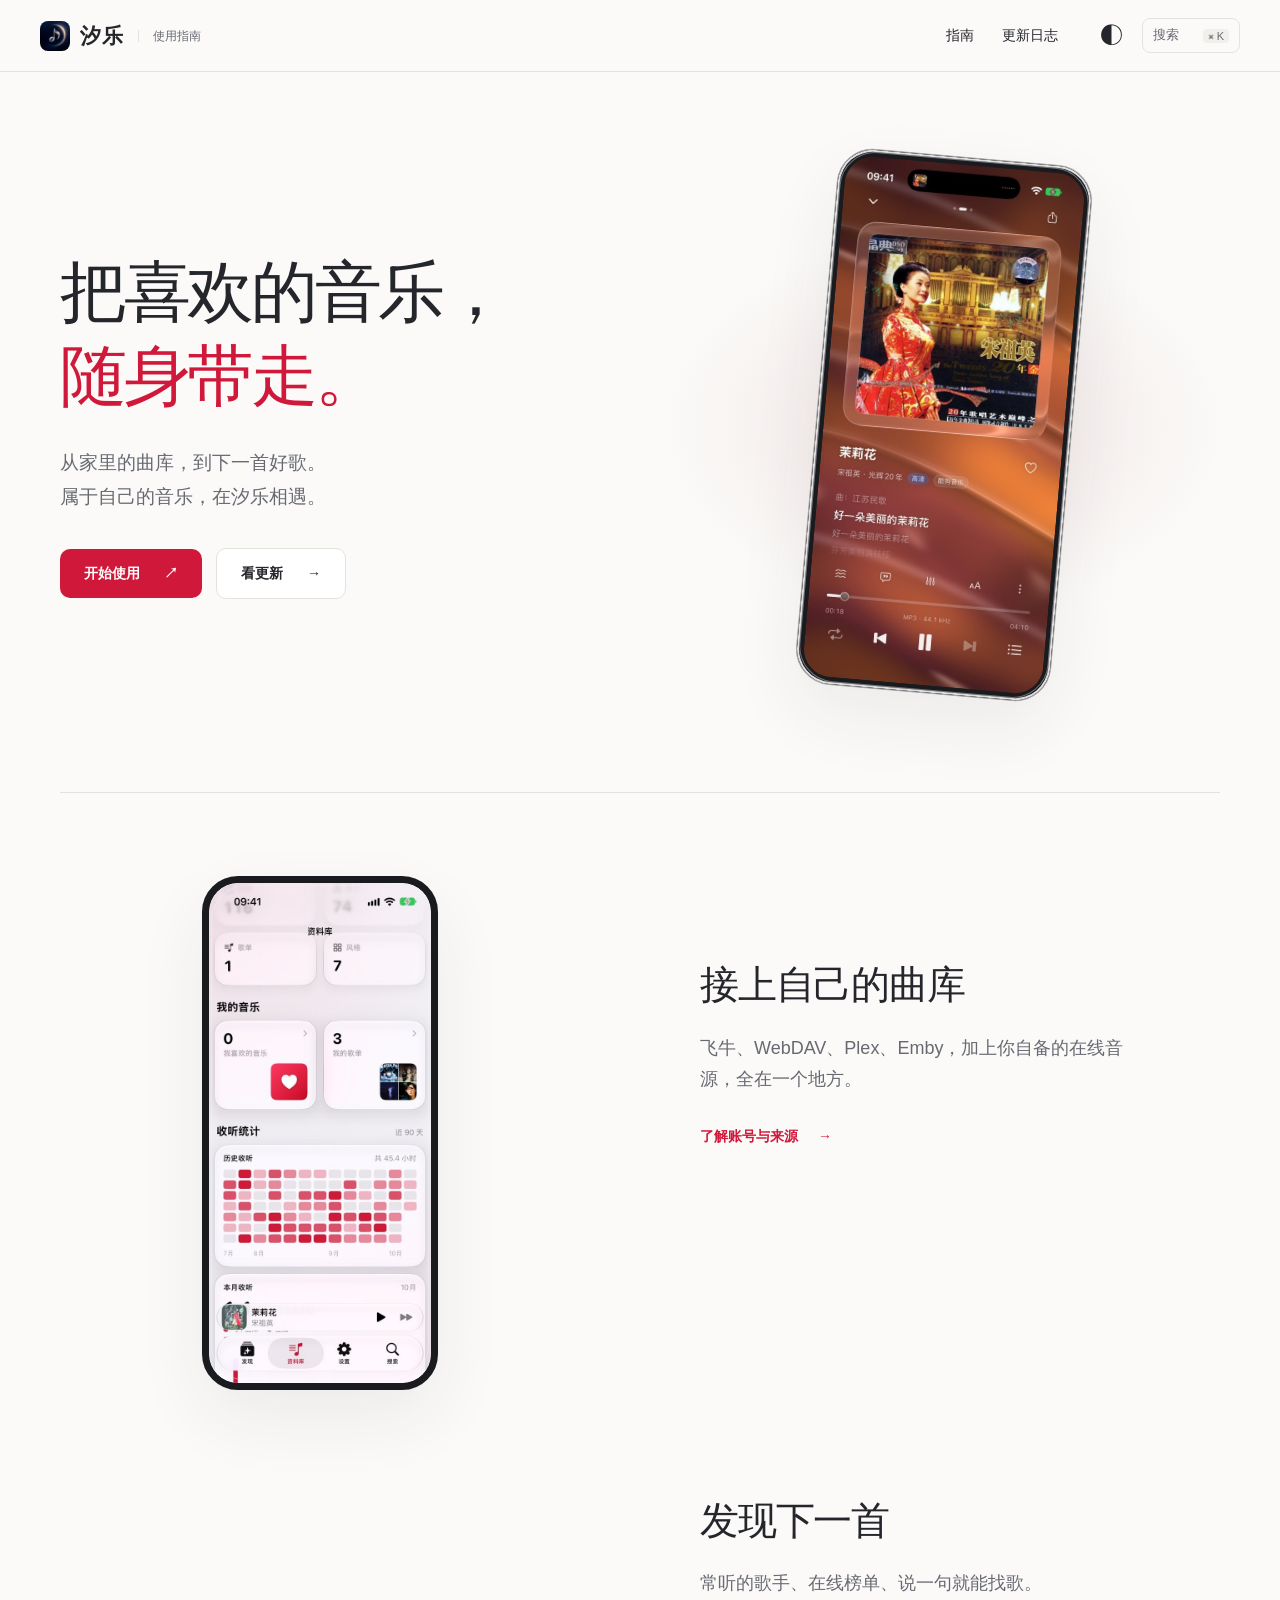
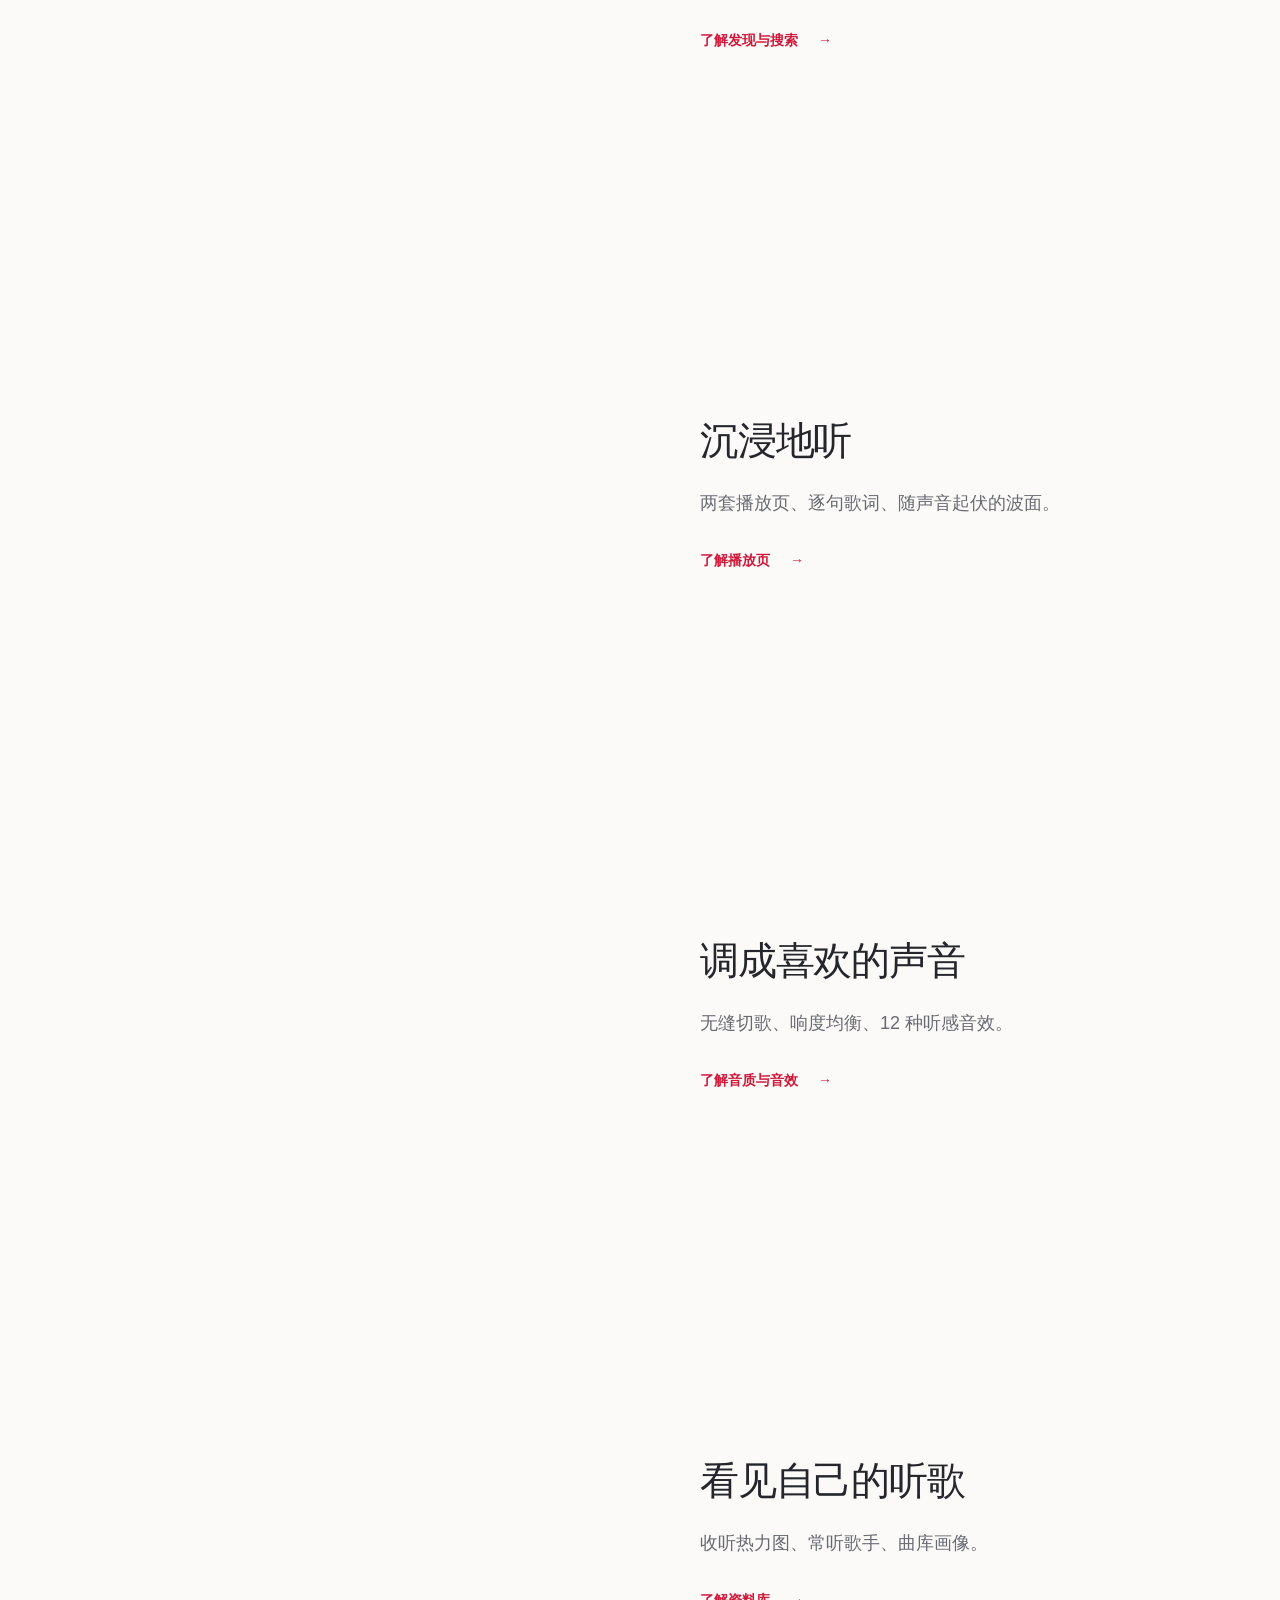
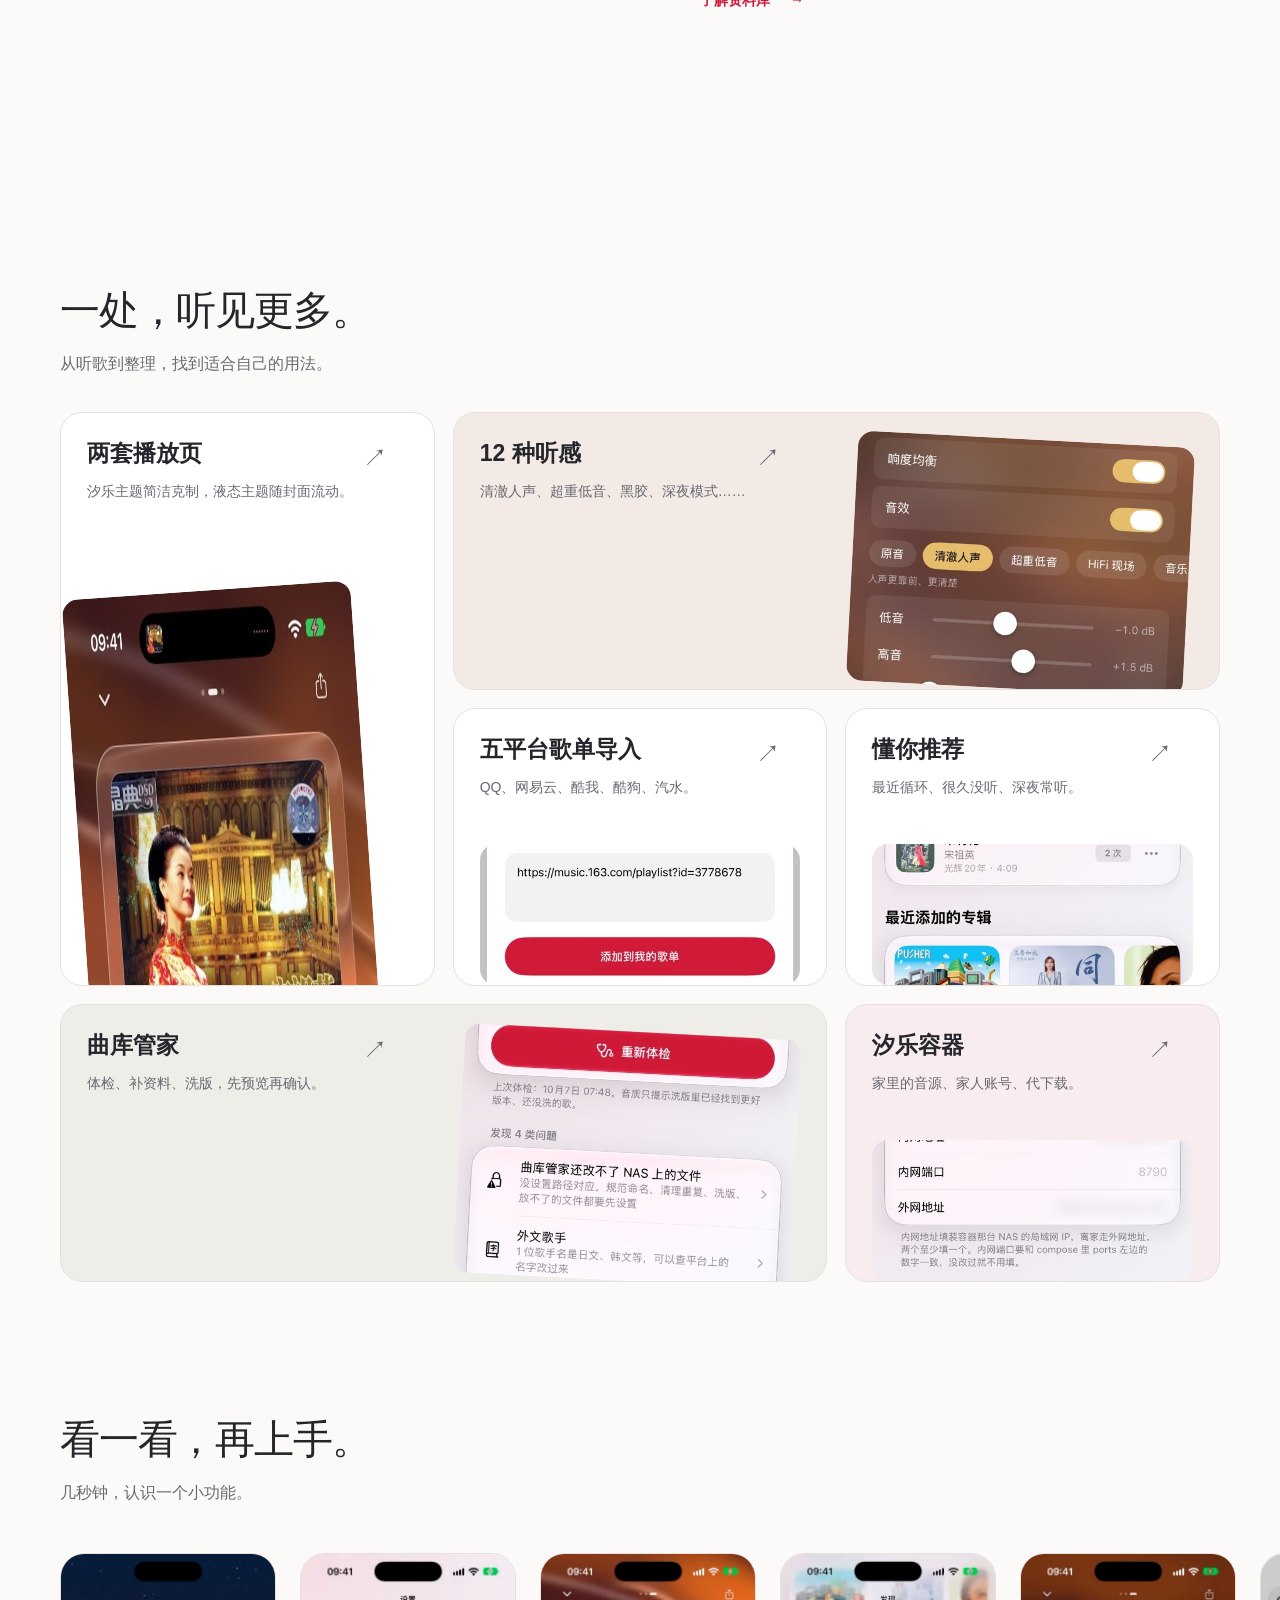
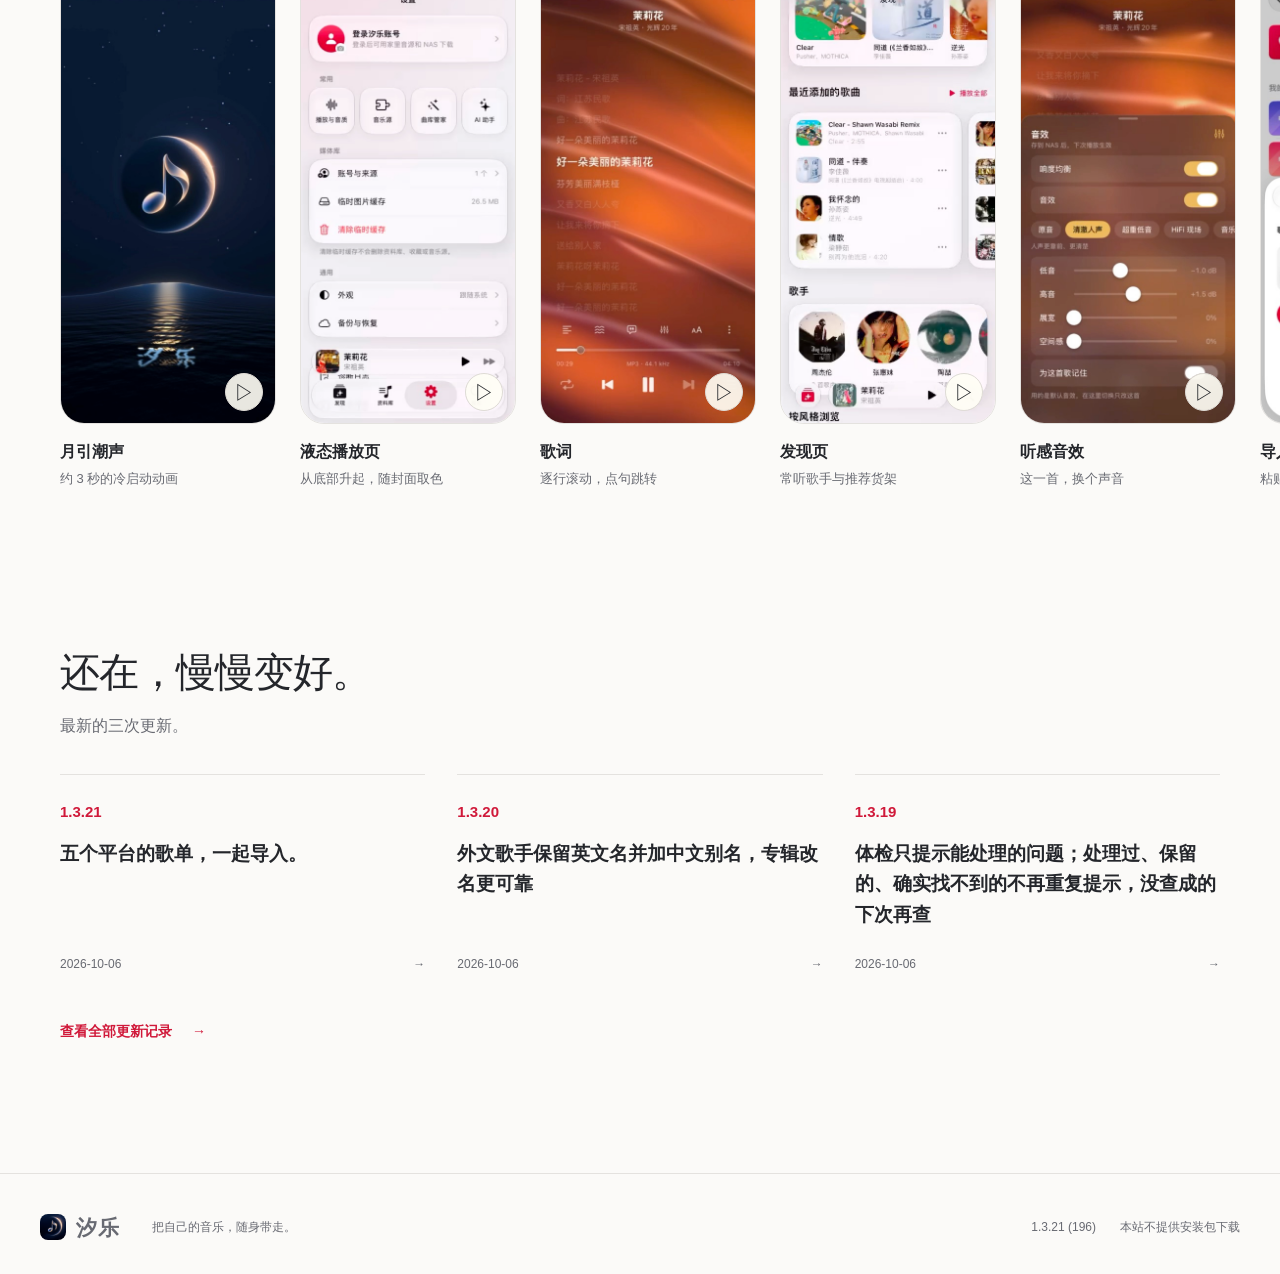
==== index.html @ 166d337e "Publish Xiyue usage guide" ====
<!doctype html>
<html lang="zh-CN"><head><meta charset="utf-8"><meta name="viewport" content="width=device-width, initial-scale=1">
<meta name="color-scheme" content="light dark"><title>把自己的音乐随身带走 · 汐乐 Wiki</title>
<meta name="description" content="汐乐使用指南：把自己的音乐随身带走。">
<link rel="icon" href="xiyue/icon.png"><link rel="stylesheet" href="xiyue/wiki.css">
<script>try{const t=localStorage.getItem('xiyue-wiki-theme');if(t==='light'||t==='dark')document.documentElement.dataset.theme=t;}catch(e){}</script>
<script defer src="xiyue/search-index.js"></script><script defer src="xiyue/site.js"></script></head>
<body data-page="home"><a class="skip-link" href="#main">跳到正文</a>
<header class="site-header"><div class="header-inner">
<a class="brand" href="index.html" aria-label="汐乐 Wiki 首页"><img src="xiyue/icon.png" alt="" width="30" height="30"><strong>汐乐</strong><span>使用指南</span></a>
<nav class="top-nav" aria-label="主要导航"><a href="wiki/quickstart.html">指南</a><a href="wiki/changelog.html">更新日志</a></nav>
<div class="header-tools"><button class="icon-button theme-toggle" aria-label="切换深浅色"><span aria-hidden="true">◐</span></button>
<button class="search-open" aria-label="搜索站内指南"><span>搜索</span><kbd>⌘ K</kbd></button>
<button class="menu-toggle icon-button" aria-label="打开目录" aria-controls="nav-drawer" aria-expanded="false"><span aria-hidden="true">☰</span></button></div>
</div></header><main id="main"><section class="hero wrap"><div class="hero-copy">
<h1>把喜欢的音乐，<br><em>随身带走。</em></h1>
<p>从家里的曲库，到下一首好歌。<br>属于自己的音乐，在汐乐相遇。</p>
<div class="hero-actions"><a class="button primary" href="wiki/quickstart.html">开始使用 <span aria-hidden="true">↗</span></a>
<a class="button secondary" href="wiki/changelog.html">看更新 <span aria-hidden="true">→</span></a></div></div>
<div class="hero-visual"><div class="moon-wash"></div><figure class="phone-figure hero-phone"><button class="phone lightbox-trigger" data-lightbox="xiyue/screenshots/player-songlib.jpg" aria-label="放大：SongLib 液态主题"><img src="xiyue/screenshots/player-songlib.jpg" alt="SongLib 液态主题" width="552" height="1200" loading="eager" decoding="async"></button></figure></div></section><section class="story wrap" aria-label="汐乐的五种日常"><div class="story-device"><div class="story-phone phone"><img class="story-image is-current" data-story-image="0" src="xiyue/screenshots/sources.jpg" alt="接上自己的曲库" width="552" height="1200" loading="lazy"><img class="story-image " data-story-image="1" src="xiyue/screenshots/discover.jpg" alt="发现下一首" width="552" height="1200" loading="lazy"><img class="story-image " data-story-image="2" src="xiyue/screenshots/player-songlib.jpg" alt="沉浸地听" width="552" height="1200" loading="lazy"><img class="story-image " data-story-image="3" src="xiyue/screenshots/effects.jpg" alt="调成喜欢的声音" width="552" height="1200" loading="lazy"><img class="story-image " data-story-image="4" src="xiyue/screenshots/library-stats.jpg" alt="看见自己的听歌" width="552" height="1200" loading="lazy"></div></div><div class='story-steps'><section class="story-step" data-story="0"><h2>接上自己的曲库</h2><p>飞牛、WebDAV、Plex、Emby，加上你自备的在线音源，全在一个地方。</p><a class="text-link" href="wiki/sources.html">了解账号与来源 <span aria-hidden="true">→</span></a></section><section class="story-step" data-story="1"><h2>发现下一首</h2><p>常听的歌手、在线榜单、说一句就能找歌。</p><a class="text-link" href="wiki/discover.html">了解发现与搜索 <span aria-hidden="true">→</span></a></section><section class="story-step" data-story="2"><h2>沉浸地听</h2><p>两套播放页、逐句歌词、随声音起伏的波面。</p><a class="text-link" href="wiki/player.html">了解播放页 <span aria-hidden="true">→</span></a></section><section class="story-step" data-story="3"><h2>调成喜欢的声音</h2><p>无缝切歌、响度均衡、12 种听感音效。</p><a class="text-link" href="wiki/sound.html">了解音质与音效 <span aria-hidden="true">→</span></a></section><section class="story-step" data-story="4"><h2>看见自己的听歌</h2><p>收听热力图、常听歌手、曲库画像。</p><a class="text-link" href="wiki/library.html">了解资料库 <span aria-hidden="true">→</span></a></section></div></section><section class="wrap section-space" id="features"><div class="section-heading"><h2>一处，听见更多。</h2><p>从听歌到整理，找到适合自己的用法。</p></div><div class="bento-grid"><a class="bento tall reveal bento-player" href="wiki/player.html"><div class="bento-copy"><h3>两套播放页</h3><p>汐乐主题简洁克制，液态主题随封面流动。</p><span class="bento-arrow" aria-hidden="true">↗</span></div><div class="bento-image"><img src="xiyue/screenshots/player-songlib.jpg" alt="两套播放页" width="552" height="1200" loading="lazy"></div></a><a class="bento wide reveal bento-sound" href="wiki/sound.html"><div class="bento-copy"><h3>12 种听感</h3><p>清澈人声、超重低音、黑胶、深夜模式……</p><span class="bento-arrow" aria-hidden="true">↗</span></div><div class="bento-image"><img src="xiyue/screenshots/effects.jpg" alt="12 种听感" width="552" height="1200" loading="lazy"></div></a><a class="bento  reveal bento-library" href="wiki/library.html"><div class="bento-copy"><h3>五平台歌单导入</h3><p>QQ、网易云、酷我、酷狗、汽水。</p><span class="bento-arrow" aria-hidden="true">↗</span></div><div class="bento-image"><img src="xiyue/screenshots/import.jpg" alt="五平台歌单导入" width="552" height="1200" loading="lazy"></div></a><a class="bento  reveal bento-discover" href="wiki/discover.html"><div class="bento-copy"><h3>懂你推荐</h3><p>最近循环、很久没听、深夜常听。</p><span class="bento-arrow" aria-hidden="true">↗</span></div><div class="bento-image"><img src="xiyue/screenshots/discover-shelves.jpg" alt="懂你推荐" width="552" height="1200" loading="lazy"></div></a><a class="bento wide reveal bento-butler" href="wiki/butler.html"><div class="bento-copy"><h3>曲库管家</h3><p>体检、补资料、洗版，先预览再确认。</p><span class="bento-arrow" aria-hidden="true">↗</span></div><div class="bento-image"><img src="xiyue/screenshots/butler.jpg" alt="曲库管家" width="552" height="1200" loading="lazy"></div></a><a class="bento  reveal bento-container" href="wiki/container.html"><div class="bento-copy"><h3>汐乐容器</h3><p>家里的音源、家人账号、代下载。</p><span class="bento-arrow" aria-hidden="true">↗</span></div><div class="bento-image"><img src="xiyue/screenshots/account.jpg" alt="汐乐容器" width="552" height="1200" loading="lazy"></div></a></div></section><section class="section-space clip-section"><div class="wrap section-heading"><h2>看一看，再上手。</h2><p>几秒钟，认识一个小功能。</p></div><div class="clip-rail"><figure class="clip-card"><div class="clip-screen"><video muted playsinline loop preload="none" poster="xiyue/videos/launch.jpg" data-video="xiyue/videos/launch.mp4" aria-label="月引潮声演示"></video><button class="video-toggle" aria-label="播放：月引潮声"><span aria-hidden="true">▷</span></button></div><figcaption><h3>月引潮声</h3><p>约 3 秒的冷启动动画</p></figcaption></figure><figure class="clip-card"><div class="clip-screen"><video muted playsinline loop preload="none" poster="xiyue/videos/theme.jpg" data-video="xiyue/videos/theme.mp4" aria-label="液态播放页演示"></video><button class="video-toggle" aria-label="播放：液态播放页"><span aria-hidden="true">▷</span></button></div><figcaption><h3>液态播放页</h3><p>从底部升起，随封面取色</p></figcaption></figure><figure class="clip-card"><div class="clip-screen"><video muted playsinline loop preload="none" poster="xiyue/videos/lyrics.jpg" data-video="xiyue/videos/lyrics.mp4" aria-label="歌词演示"></video><button class="video-toggle" aria-label="播放：歌词"><span aria-hidden="true">▷</span></button></div><figcaption><h3>歌词</h3><p>逐行滚动，点句跳转</p></figcaption></figure><figure class="clip-card"><div class="clip-screen"><video muted playsinline loop preload="none" poster="xiyue/videos/discover.jpg" data-video="xiyue/videos/discover.mp4" aria-label="发现页演示"></video><button class="video-toggle" aria-label="播放：发现页"><span aria-hidden="true">▷</span></button></div><figcaption><h3>发现页</h3><p>常听歌手与推荐货架</p></figcaption></figure><figure class="clip-card"><div class="clip-screen"><video muted playsinline loop preload="none" poster="xiyue/videos/effects.jpg" data-video="xiyue/videos/effects.mp4" aria-label="听感音效演示"></video><button class="video-toggle" aria-label="播放：听感音效"><span aria-hidden="true">▷</span></button></div><figcaption><h3>听感音效</h3><p>这一首，换个声音</p></figcaption></figure><figure class="clip-card"><div class="clip-screen"><video muted playsinline loop preload="none" poster="xiyue/videos/import.jpg" data-video="xiyue/videos/import.mp4" aria-label="导入歌单演示"></video><button class="video-toggle" aria-label="播放：导入歌单"><span aria-hidden="true">▷</span></button></div><figcaption><h3>导入歌单</h3><p>粘贴分享文案即可</p></figcaption></figure><figure class="clip-card"><div class="clip-screen"><video muted playsinline loop preload="none" poster="xiyue/videos/collections.jpg" data-video="xiyue/videos/collections.mp4" aria-label="我的音乐演示"></video><button class="video-toggle" aria-label="播放：我的音乐"><span aria-hidden="true">▷</span></button></div><figcaption><h3>我的音乐</h3><p>所有歌单放在一起</p></figcaption></figure><figure class="clip-card"><div class="clip-screen"><video muted playsinline loop preload="none" poster="xiyue/videos/butler.jpg" data-video="xiyue/videos/butler.mp4" aria-label="曲库管家演示"></video><button class="video-toggle" aria-label="播放：曲库管家"><span aria-hidden="true">▷</span></button></div><figcaption><h3>曲库管家</h3><p>先体检，再整理</p></figcaption></figure></div></section><section class="wrap section-space"><div class="section-heading"><h2>还在，慢慢变好。</h2><p>最新的三次更新。</p></div><div class="latest-grid"><a class="latest-card reveal" href="wiki/changelog.html#v-1-3-21"><span>1.3.21</span><h3>五个平台的歌单，一起导入。</h3><p>2026-10-06 <span aria-hidden="true">→</span></p></a><a class="latest-card reveal" href="wiki/changelog.html#v-1-3-20"><span>1.3.20</span><h3>外文歌手保留英文名并加中文别名，专辑改名更可靠</h3><p>2026-10-06 <span aria-hidden="true">→</span></p></a><a class="latest-card reveal" href="wiki/changelog.html#v-1-3-19"><span>1.3.19</span><h3>体检只提示能处理的问题；处理过、保留的、确实找不到的不再重复提示，没查成的下次再查</h3><p>2026-10-06 <span aria-hidden="true">→</span></p></a></div><a class="text-link archive-link" href="wiki/changelog.html">查看全部更新记录 <span aria-hidden="true">→</span></a></section></main>
<footer class="site-footer"><a class="brand" href="index.html"><img src="xiyue/icon.png" alt="" width="26" height="26"><strong>汐乐</strong></a>
<p>把自己的音乐，随身带走。</p><div><span>1.3.21 (196)</span><span>本站不提供安装包下载</span></div></footer>
<dialog class="drawer-dialog" id="nav-drawer"><div class="dialog-heading"><strong>使用指南</strong><button data-close aria-label="关闭目录">×</button></div><section class="nav-group"><h2>入门</h2><a href="wiki/quickstart.html" >开始使用<span>安装、连接曲库、添加音源</span></a></section><section class="nav-group"><h2>听歌</h2><a href="wiki/player.html" >播放页<span>两套主题、歌词与实时频谱</span></a><a href="wiki/sound.html" >音质与音效<span>无缝切歌、响度均衡、12 种听感</span></a><a href="wiki/discover.html" >发现与搜索<span>榜单、找歌与懂你推荐</span></a></section><section class="nav-group"><h2>曲库</h2><a href="wiki/library.html" >资料库<span>我的音乐、歌单导入、收听统计</span></a><a href="wiki/sources.html" >账号与来源<span>飞牛、WebDAV、Plex、Emby</span></a><a href="wiki/butler.html" >曲库管家<span>体检、补资料、洗版与整理</span></a></section><section class="nav-group"><h2>进阶</h2><a href="wiki/container.html" >汐乐容器<span>家里的音源、账号与代下载</span></a><a href="wiki/settings.html" >设置<span>外观、日志与备份</span></a></section><section class="nav-group"><h2>帮助</h2><a href="wiki/troubleshooting.html" >常见问题<span>按现象查原因</span></a><a href="wiki/changelog.html" >更新日志<span>每一个版本的变化</span></a></section></dialog>
<dialog class="search-dialog" id="search-dialog"><div class="search-bar"><label class="sr-only" for="site-query">搜索站内指南</label>
<input type="search" id="site-query" placeholder="搜功能、设置或遇到的问题…" autocomplete="off"><button data-close aria-label="关闭搜索">Esc</button></div>
<p class="search-note">搜索本站指南与更新记录</p><div id="search-results" aria-live="polite"></div></dialog>
<dialog class="lightbox-dialog" id="lightbox"><button data-close aria-label="关闭大图">×</button><img alt=""></dialog>
<!-- 内容依据：_src/content.py; _src/codex-v1/feature-evidence.json -->
</body></html>
---- xiyue/wiki.css ----
/* 卡 91B：暖白 / 汐乐红；系统字体；层级：导航 20、对话框 top layer。 */
:root {
  --paper: #fbfaf8; --surface: #fff; --wash: #f1efec; --ink: #24262b; --muted: #686a72;
  --line: #e4e2df; --accent: #d0193a; --accent-soft: #fbeef0; --nav: #fbfaf8ed;
  --shadow: 0 28px 70px #36313a12; --serif: "Songti SC", "Noto Serif SC", serif;
  --sans: -apple-system, "PingFang SC", "Microsoft YaHei", sans-serif;
  color-scheme: light;
}
@media (prefers-color-scheme: dark) {
  :root:not([data-theme="light"]) {
    --paper: #111923; --surface: #192330; --wash: #202c3a; --ink: #f0f1f3; --muted: #afb6c0;
    --line: #303b48; --accent: #ff718d; --accent-soft: #362633; --nav: #111923ed;
    --shadow: 0 28px 70px #050b1838; color-scheme: dark;
  }
}
:root[data-theme="dark"] {
  --paper: #111923; --surface: #192330; --wash: #202c3a; --ink: #f0f1f3; --muted: #afb6c0;
  --line: #303b48; --accent: #ff718d; --accent-soft: #362633; --nav: #111923ed;
  --shadow: 0 28px 70px #050b1838; color-scheme: dark;
}
* { box-sizing: border-box; }
html { scroll-padding-top: 96px; }
body { margin: 0; font: 16px/1.75 var(--sans); background: var(--paper); color: var(--ink); }
body.modal-open { overflow: hidden; }
a { color: inherit; text-decoration: none; }
button, input { font: inherit; }
button { color: inherit; cursor: pointer; }
button, a { -webkit-tap-highlight-color: transparent; }
button { background: none; border: 0; }
img, video { display: block; max-width: 100%; }
button:focus-visible, a:focus-visible, summary:focus-visible, input:focus-visible { outline: 2px solid var(--accent); outline-offset: 5px; }
::selection { background: var(--accent-soft); color: var(--accent); }
h1, h2, h3, h4, p, figure { margin: 0; }
h1, h2, h3, h4 { line-height: 1.3; font-weight: 600; }
p { overflow-wrap: anywhere; }
.sr-only { position: absolute; width: 1px; height: 1px; overflow: hidden; clip-path: inset(50%); white-space: nowrap; }
.skip-link { position: fixed; top: 10px; left: 10px; z-index: 50; transform: translateY(-150%); padding: 8px 18px; background: var(--ink); color: var(--paper); }
.skip-link:focus { transform: none; }
.wrap { width: min(1160px, calc(100% - 80px)); margin: 0 auto; }
.site-header { position: sticky; top: 0; z-index: 20; height: 72px; background: var(--nav); border-bottom: 1px solid var(--line); backdrop-filter: blur(18px); }
.header-inner { max-width: 1360px; padding: 0 40px; margin: auto; height: 100%; display: flex; align-items: center; gap: 36px; }
.brand { display: inline-flex; align-items: center; gap: 10px; white-space: nowrap; line-height: 1; }
.brand img { border-radius: 8px; }
.brand strong { font-size: 21px; letter-spacing: .04em; }
.brand > span { font-size: 12px; color: var(--muted); margin-left: 4px; padding-left: 14px; border-left: 1px solid var(--line); }
.top-nav { display: flex; gap: 28px; margin-left: auto; font-size: 14px; }
.top-nav a:hover, .text-link:hover { color: var(--accent); }
.header-tools { display: flex; align-items: center; gap: 14px; }
.icon-button { width: 34px; height: 34px; border-radius: 50%; font-size: 23px; line-height: 1; display: grid; place-items: center; }
.icon-button:hover { background: var(--wash); }
.search-open { border: 1px solid var(--line); padding: 5px 10px; border-radius: 8px; display: flex; gap: 24px; align-items: center; font-size: 13px; color: var(--muted); }
kbd { font: 11px var(--sans); background: var(--wash); padding: 1px 5px; border-radius: 4px; }
.menu-toggle { display: none; font-size: 20px; }
.hero { display: grid; grid-template-columns: 1.1fr 1fr; align-items: center; min-height: 720px; padding-top: 52px; padding-bottom: 66px; }
.hero h1 { font: 500 clamp(48px, 5.2vw, 72px)/1.25 var(--serif); letter-spacing: -.05em; }
.hero em { font-style: normal; color: var(--accent); }
.hero-copy > p { color: var(--muted); font-size: 19px; margin-top: 28px; line-height: 1.8; }
.hero-actions { margin-top: 34px; display: flex; align-items: center; gap: 14px; }
.button { display: inline-flex; align-items: center; justify-content: center; gap: 24px; padding: 12px 24px; border-radius: 10px; font-size: 14px; font-weight: 600; white-space: nowrap; }
.primary { color: #fff; background: #d0193a; }
.secondary { background: var(--surface); border: 1px solid var(--line); }
.button:hover { transform: translateY(-2px); }
.hero-visual { position: relative; display: grid; place-items: center; }
.moon-wash { position: absolute; inset: 12% -5%; background: radial-gradient(ellipse, #efe4e4 0%, transparent 66%); border-radius: 50%; }
[data-theme="dark"] .moon-wash { opacity: .16; }
.phone-figure { margin: 0; text-align: center; }
.phone { display: block; padding: 7px; border: 1px solid #aba9a7; border-radius: 36px; background: #191b1f; box-shadow: inset 0 0 0 2px #dddddf, var(--shadow); position: relative; overflow: hidden; }
.phone img { border-radius: 28px; width: 100%; height: auto; }
.phone::after { content: ""; position: absolute; inset: 2px; border: 1px solid #f1f1f16b; border-radius: inherit; pointer-events: none; }
.hero-phone { width: 256px; transform: rotate(5deg); position: relative; }
figcaption { color: var(--muted); font-size: 12px; margin-top: 14px; }
.media-note { display: block; font-size: 10px; margin-top: 6px; line-height: 1.5; }
.section-space { padding-top: 92px; padding-bottom: 40px; }
.section-heading { margin-bottom: 34px; }
.section-heading h2 { font: 500 40px/1.3 var(--serif); letter-spacing: -.03em; }
.section-heading p { color: var(--muted); margin-top: 13px; }
.story { display: grid; grid-template-columns: 1fr 1fr; gap: 120px; border-top: 1px solid var(--line); position: relative; }
.story-device { align-self: start; position: sticky; top: 118px; height: calc(100vh - 154px); min-height: 560px; max-height: 680px; display: grid; place-items: center; }
.story-phone { width: 236px; aspect-ratio: 552/1200; padding: 0; border: 7px solid #191b1f; }
.story-phone .story-image { position: absolute; inset: 0; width: 100%; height: 100%; object-fit: cover; opacity: 0; transition: opacity .55s ease; }
.story-phone .is-current { opacity: 1; }
.story-step { min-height: 520px; display: flex; flex-direction: column; justify-content: center; align-items: flex-start; }
.story-step h2 { font: 500 39px/1.4 var(--serif); letter-spacing: -.03em; }
.story-step p { color: var(--muted); max-width: 25em; margin: 20px 0 28px; font-size: 18px; }
.text-link { font-size: 14px; font-weight: 600; color: var(--accent); display: inline-flex; gap: 20px; align-items: center; }
.bento-grid { display: grid; grid-template-columns: repeat(3, minmax(0, 1fr)); grid-auto-rows: 278px; gap: 18px; }
.bento { position: relative; border-radius: 22px; overflow: hidden; background: var(--surface); border: 1px solid var(--line); min-width: 0; }
.bento.tall { grid-row: span 2; }
.bento.wide { grid-column: span 2; }
.bento:hover { transform: translateY(-4px); }
.bento-copy { position: relative; z-index: 1; padding: 26px; max-width: 350px; }
.bento h3 { font-size: 23px; }
.bento p { color: var(--muted); font-size: 14px; margin-top: 10px; max-width: 23em; }
.bento-arrow { position: absolute; top: 24px; right: 24px; font-size: 24px; color: var(--muted); }
.bento-image { position: absolute; left: 26px; right: 26px; top: 135px; }
.bento-image img { width: 100%; border-radius: 16px; }
.bento.tall .bento-image { left: 42px; right: 42px; top: 176px; transform: rotate(-4deg); }
.bento.wide .bento-copy { width: 48%; }
.bento.wide .bento-image { left: 52%; top: 26px; right: 30px; transform: rotate(3deg); }
.bento-sound { background: #f3e9e5; }
.bento-sound .bento-image { top: 26px!important; }
.bento-butler { background: #efede8; }
.bento-container { background: #f8ecef; }
.bento-sound .bento-image, .bento-library .bento-image, .bento-discover .bento-image,
.bento-butler .bento-image, .bento-container .bento-image { bottom: 0; }
.bento-sound img, .bento-library img, .bento-discover img, .bento-butler img,
.bento-container img { height: 100%; object-fit: cover; }
.bento-sound img { object-position: center 64%; }
.bento-library img { object-position: center 76%; }
.bento-discover img { object-position: center 32%; }
.bento-butler img { object-position: center 20%; }
.bento-container img { object-position: center 25%; }
:root[data-theme="dark"] .bento-sound, :root[data-theme="dark"] .bento-butler, :root[data-theme="dark"] .bento-container { background: var(--surface); }
.clip-rail { --rail-inset: max(40px, calc((100vw - 1160px)/2)); display: flex; gap: 24px; overflow-x: auto; padding: 12px var(--rail-inset) 24px; scroll-padding-inline: var(--rail-inset); scroll-snap-type: x proximity; scrollbar-width: thin; }
.clip-card { flex: 0 0 216px; scroll-snap-align: start; min-width: 0; }
.clip-screen { position: relative; aspect-ratio: 440/960; background: var(--wash); border-radius: 24px; overflow: hidden; border: 1px solid var(--line); }
.clip-screen video { width: 100%; height: 100%; object-fit: cover; }
.clip-screen > img { width: 100%; height: 100%; object-fit: cover; }
.video-toggle { position: absolute; right: 12px; bottom: 12px; display: grid; place-items: center; width: 38px; height: 38px; background: #fffef6e8; border: 1px solid #dedbd5; color: #24262b; border-radius: 50%; font-size: 21px; backdrop-filter: blur(10px); }
.clip-card figcaption { text-align: left; margin-top: 18px; }
.clip-card h3 { font-size: 16px; color: var(--ink); }
.clip-card figcaption p { font-size: 13px; margin-top: 5px; }
.latest-grid { display: grid; grid-template-columns: repeat(3, minmax(0, 1fr)); gap: 32px; }
.latest-card { border-top: 1px solid var(--line); padding: 24px 0; display: flex; flex-direction: column; }
.latest-card > span { color: var(--accent); font-size: 15px; font-weight: 600; }
.latest-card h3 { font-size: 19px; line-height: 1.6; margin: 14px 0 24px; flex: 1; }
.latest-card p { color: var(--muted); font-size: 12px; display: flex; justify-content: space-between; }
.archive-link { margin-top: 20px; }
.site-footer { margin: 88px auto 0; max-width: 1280px; border-top: 1px solid var(--line); padding: 40px 40px 34px; display: flex; align-items: center; gap: 32px; color: var(--muted); font-size: 12px; }
.site-footer > div { margin-left: auto; display: flex; gap: 24px; }
.doc-layout { max-width: 1360px; margin: 0 auto; display: grid; grid-template-columns: 206px minmax(0, 720px) 156px; gap: 52px; padding: 0 40px; }
.doc-sidebar { position: sticky; top: 72px; align-self: start; height: calc(100dvh - 72px); overflow-y: auto; padding: 34px 0 40px; scrollbar-width: thin; }
.nav-group { margin-bottom: 25px; }
.nav-group h2 { font-size: 11px; color: var(--muted); font-weight: 500; margin-bottom: 8px; padding-left: 12px; }
.nav-group a { display: block; padding: 8px 12px; border-radius: 7px; font-size: 13px; margin: 2px 0; }
.nav-group a span { display: none; }
.nav-group a:hover { background: var(--wash); }
.nav-group a[aria-current] { background: var(--accent-soft); color: var(--accent); font-weight: 600; }
.doc-main { min-width: 0; padding-top: 55px; }
.kicker { font-size: 11px; letter-spacing: .1em; color: var(--accent); margin-bottom: 16px; text-transform: uppercase; font-weight: 600; }
.doc-heading h1 { font: 500 44px/1.35 var(--serif); letter-spacing: -.04em; }
.lead { font-size: 17px; line-height: 1.8; color: var(--muted); margin-top: 22px; }
.shot-gallery { display: flex; gap: 22px; overflow-x: auto; padding: 38px 3px 36px; border-bottom: 1px solid var(--line); scrollbar-width: thin; }
.shot-gallery .phone-figure { width: 148px; flex-shrink: 0; }
.shot-gallery .phone { border-radius: 25px; padding: 5px; }
.shot-gallery img { border-radius: 18px; }
.doc-section { padding-top: 44px; padding-bottom: 12px; scroll-margin-top: 95px; }
.doc-section h2, .doc-clips > h2 { font-size: 24px; margin-bottom: 22px; letter-spacing: -.02em; }
.doc-section p { margin-bottom: 18px; }
.section-split { display: grid; grid-template-columns: minmax(0, 1fr) 148px; gap: 30px; align-items: start; }
.section-split.reverse { grid-template-columns: 148px minmax(0, 1fr); }
.section-split.reverse > div { grid-column: 2; grid-row: 1; }
.section-split.reverse > figure { grid-column: 1; grid-row: 1; }
.section-phone .phone { padding: 5px; border-radius: 25px; }
.section-phone img { border-radius: 18px; }
.section-phone figcaption { display: none; }
.section-phone.has-note figcaption { display: block; font-size: 0; }
.tip { display: flex; gap: 12px; padding: 16px 18px; border-radius: 10px; background: var(--wash); color: var(--muted); font-size: 13px; margin-top: 22px; }
.tip > span { border: 1px solid var(--muted); border-radius: 50%; flex-shrink: 0; width: 17px; height: 17px; font: 12px/16px Georgia,serif; text-align: center; margin-top: 3px; }
.tip p { margin: 0; }
.toc { position: sticky; top: 110px; align-self: start; font-size: 12px; padding-top: 2px; }
.toc h2 { font-size: 11px; color: var(--muted); margin-bottom: 16px; font-weight: 500; }
.toc a { display: block; padding: 7px 0 7px 14px; border-left: 1px solid var(--line); color: var(--muted); line-height: 1.5; }
.toc a.is-active { border-color: var(--accent); color: var(--accent); }
.doc-clips { margin-top: 52px; }
.doc-clip-grid { display: flex; gap: 24px; overflow-x: auto; padding-bottom: 12px; }
.doc-clip-grid .clip-card { flex-basis: 190px; }
.inline-clip { width: 190px; margin-top: 20px; }
.doc-pagination { display: grid; grid-template-columns: 1fr 1fr; gap: 20px; padding: 32px 0; margin-top: 64px; border-top: 1px solid var(--line); }
.doc-pagination a { display: flex; flex-direction: column; gap: 6px; }
.doc-pagination a:last-child { text-align: right; }
.doc-pagination span { color: var(--muted); font-size: 12px; }
.doc-pagination strong { font-size: 15px; }
.code-block { border: 1px solid var(--line); background: var(--surface); border-radius: 12px; overflow: hidden; margin-top: 25px; }
.code-block > div { display: flex; justify-content: space-between; padding: 10px 18px; border-bottom: 1px solid var(--line); font-size: 12px; }
.code-copy { color: var(--accent); }
pre { overflow-x: auto; font: 12px/1.9 ui-monospace, SFMono-Regular, Consolas, monospace; padding: 18px; margin: 0; }
.copy-status { padding: 0 18px; font-size: 12px; color: var(--accent); }
.release-filters { display: flex; flex-wrap: wrap; gap: 8px; margin: 32px 0 20px; }
.release-filters button { border: 1px solid var(--line); border-radius: 99px; padding: 5px 16px; font-size: 12px; }
.release-filters .is-active { background: var(--ink); color: var(--paper); border-color: var(--ink); }
.release-intro { color: var(--muted); font-size: 13px; }
.release-group { padding-top: 50px; }
.release-group > h2 { font: 500 30px var(--serif); margin-bottom: 24px; }
.timeline { border-left: 1px solid var(--line); padding-left: 26px; margin-left: 5px; }
.release { position: relative; padding: 6px 0 32px; }
.release::before { content: ""; position: absolute; top: 17px; left: -31px; width: 9px; height: 9px; border-radius: 50%; background: var(--paper); border: 2px solid var(--accent); }
.release-meta { display: flex; gap: 13px; align-items: center; flex-wrap: wrap; }
.release-meta h3 { font-size: 21px; }
.build, .release-meta time { font-size: 11px; color: var(--muted); }
.release-meta time { margin-left: auto; }
.release-summary { font-size: 16px; margin-top: 14px; line-height: 1.8; }
.release-note { color: var(--accent); font-size: 12px; margin-top: 10px; }
.release-details { display: grid; grid-template-columns: 1fr 1fr; gap: 22px; margin-top: 18px; }
.release-details h4 { font-size: 12px; color: var(--muted); margin-bottom: 5px; }
.release-details p { font-size: 13px; line-height: 1.8; }
.release-archive > summary { cursor: pointer; color: var(--accent); font-size: 13px; padding: 8px 0 24px; list-style: none; }
.release-archive > summary span { margin-left: 14px; display: inline-block; }
.release-archive[open] > summary span { transform: rotate(45deg); }
.release-archive[open] > article { animation: soft-in .3s ease both; }
.gap-note { margin-top: 18px; padding: 20px; background: var(--wash); border-radius: 10px; color: var(--muted); font-size: 12px; }
.gap-note h3 { font-size: 12px; margin-bottom: 8px; }
.gap-note p + p { margin-top: 8px; }
[hidden] { display: none!important; }
dialog { color: var(--ink); background: var(--surface); border: 1px solid var(--line); border-radius: 18px; padding: 0; }
dialog::backdrop { background: #11182766; backdrop-filter: blur(5px); }
.search-dialog { width: min(640px, calc(100% - 32px)); max-height: 75dvh; margin: 110px auto auto; box-shadow: var(--shadow); }
.search-bar { display: flex; padding: 16px 20px; gap: 16px; border-bottom: 1px solid var(--line); }
.search-bar input { flex: 1; min-width: 0; border: 0; background: transparent; color: var(--ink); outline: none; font-size: 16px; }
.search-bar input::placeholder { color: var(--muted); }
.search-bar button { border: 1px solid var(--line); font-size: 11px; border-radius: 4px; padding: 0 7px; }
.search-note { color: var(--muted); padding: 14px 20px 6px; font-size: 11px; }
#search-results { overflow-y: auto; max-height: 54dvh; padding: 8px 12px 16px; }
.search-result { display: block; padding: 12px; border-radius: 8px; }
.search-result:hover, .search-result:focus { background: var(--wash); }
.search-result strong { font-size: 15px; display: block; }
.search-result small { font-size: 11px; color: var(--accent); }
.search-result p { font-size: 12px; color: var(--muted); margin-top: 5px; line-height: 1.6; }
.search-empty { padding: 25px 12px; color: var(--muted); font-size: 14px; }
.drawer-dialog { width: min(320px, 88vw); height: 100dvh; max-height: 100dvh; margin: 0 0 0 auto; border-radius: 0; padding: 24px; overflow-y: auto; }
.dialog-heading { display: flex; justify-content: space-between; align-items: center; margin-bottom: 24px; }
.dialog-heading button { font-size: 28px; line-height: 1; }
.lightbox-dialog { max-width: calc(100vw - 32px); max-height: calc(100dvh - 32px); border: 0; background: transparent; overflow: visible; }
.lightbox-dialog img { max-height: calc(100dvh - 40px); max-width: 100%; width: auto; border-radius: 14px; margin: auto; }
.lightbox-dialog button { position: fixed; right: 24px; top: 18px; color: #fff; font-size: 30px; border-radius: 50%; background: #141a2280; width: 42px; height: 42px; }
.reveal { opacity: 1; }
.motion-ready .reveal { opacity: 0; transform: translateY(18px); }
.motion-ready .reveal.is-visible { opacity: 1; transform: none; }
@keyframes soft-in { from { opacity: 0; transform: translateY(8px); } to { opacity: 1; transform: none; } }
@media (prefers-reduced-motion: no-preference) {
  html { scroll-behavior: smooth; }
  .reveal { transition: opacity .6s ease, transform .6s ease; }
  .button, .bento { transition: transform .25s ease; }
}
@media (max-width: 1190px) {
  .doc-layout { grid-template-columns: 180px minmax(0, 720px); gap: 40px; }
  .toc { display: none; }
  .story { gap: 70px; }
  .hero { min-height: 670px; }
}
@media (max-width: 800px) {
  .wrap { width: calc(100% - 40px); }
  .header-inner { padding: 0 20px; gap: 16px; }
  .top-nav { gap: 16px; }
  .brand > span, .search-open kbd { display: none; }
  .menu-toggle { display: grid; }
  .doc-layout { display: block; padding: 0 24px; }
  .doc-sidebar { display: none; }
  .doc-main { max-width: 720px; margin: auto; }
  .hero h1 { font-size: 52px; }
  .hero-phone { width: 224px; }
  .hero { min-height: 630px; gap: 24px; }
  .story { gap: 36px; }
  .story-step h2 { font-size: 30px; }
  .story-step p { font-size: 16px; }
  .story-phone { width: 200px; }
  .bento-grid { grid-template-columns: repeat(2, minmax(0, 1fr)); }
  .bento.tall { grid-row: span 2; }
  .bento.wide { grid-column: span 1; }
  .bento.wide .bento-copy { width: 100%; }
  .bento.wide .bento-image { left: 26px; right: 26px; top: 155px; transform: none; }
  .bento-sound .bento-image { top: 135px!important; }
  .site-footer { padding-left: 24px; padding-right: 24px; flex-wrap: wrap; }
  .site-footer > div { width: 100%; margin: 0; justify-content: space-between; }
}
@media (max-width: 540px) {
  body { font-size: 15px; }
  .wrap { width: calc(100% - 32px); }
  .site-header { height: 62px; }
  .header-inner { padding: 0 16px; gap: 12px; }
  .brand { gap: 8px; }
  .brand strong { font-size: 19px; }
  .top-nav { margin-left: auto; gap: 14px; font-size: 12px; }
  .top-nav a:first-child { display: none; }
  .header-tools { gap: 3px; }
  .search-open { padding: 5px 7px; border: 0; }
  .hero { grid-template-columns: 1fr; padding-top: 45px; padding-bottom: 52px; gap: 42px; }
  .hero h1 { font-size: 45px; letter-spacing: -.055em; }
  .hero-copy > p { font-size: 16px; margin-top: 20px; }
  .hero-actions { margin-top: 24px; gap: 10px; }
  .button { padding: 11px 20px; gap: 20px; font-size: 13px; }
  .hero-phone { width: 214px; }
  .hero-visual { min-height: 472px; }
  .moon-wash { inset: 0; }
  .story { grid-template-columns: 136px minmax(0, 1fr); gap: 20px; }
  .story-device { top: 88px; height: 350px; min-height: 0; max-height: none; }
  .story-phone { width: 132px; border-width: 5px; border-radius: 22px; }
  .story-phone img { border-radius: 17px; }
  .story-step { min-height: 420px; }
  .story-step h2 { font-family: var(--sans); font-size: 22px; line-height: 1.5; }
  .story-step p { font-size: 14px; margin: 15px 0 19px; }
  .story-step .text-link { font-size: 12px; gap: 6px; }
  .section-space { padding-top: 65px; padding-bottom: 10px; }
  .section-heading h2 { font-size: 30px; }
  .section-heading p { font-size: 14px; }
  .bento-grid { gap: 12px; grid-auto-rows: 246px; }
  .bento-copy { padding: 20px; }
  .bento h3 { font-size: 18px; padding-right: 16px; }
  .bento p { font-size: 12px; line-height: 1.7; }
  .bento-arrow { top: 18px; right: 16px; font-size: 18px; }
  .bento-image { left: 18px; right: 18px; top: 142px; }
  .bento.tall .bento-image { left: 17px; right: 17px; top: 172px; }
  .bento.wide .bento-image { left: 18px; right: 18px; top: 143px; }
  .bento-grid .bento-butler { grid-column: span 2; }
  .bento-grid .bento-discover { grid-column: span 2; }
  .bento-discover .bento-copy { width: 55%; }
  .bento-discover .bento-image { left: 58%; top: 20px; right: 20px; }
  .bento-butler .bento-copy { width: 51%; }
  .bento-butler .bento-image { left: 55%; top: 20px; }
  .bento-container { grid-column: span 2; }
  .bento-container .bento-copy { width: 55%; }
  .bento-container .bento-image { left: 58%; right: 20px; top: 20px; }
  .clip-rail { --rail-inset: 16px; gap: 18px; }
  .clip-card { flex-basis: 188px; }
  .latest-grid { grid-template-columns: 1fr; gap: 6px; }
  .latest-card h3 { font-size: 18px; margin-bottom: 16px; }
  .site-footer { padding: 28px 16px; gap: 20px; margin-top: 64px; }
  .site-footer > p { margin-left: auto; font-size: 11px; }
  .site-footer > div { gap: 8px; font-size: 10px; }
  .doc-layout { padding: 0 16px; }
  .doc-main { padding-top: 34px; }
  .doc-heading h1 { font-size: 35px; }
  .lead { font-size: 15px; margin-top: 17px; }
  .shot-gallery { gap: 16px; padding-top: 28px; }
  .shot-gallery .phone-figure { width: 132px; }
  .doc-section { padding-top: 36px; }
  .doc-section h2 { font-size: 22px; }
  .section-split, .section-split.reverse { grid-template-columns: minmax(0, 1fr) 102px; gap: 18px; }
  .section-split.reverse > div { grid-column: 1; }
  .section-split.reverse > figure { grid-column: 2; }
  .section-phone .phone { padding: 4px; border-radius: 18px; }
  .section-phone img { border-radius: 12px; }
  .section-split p { font-size: 14px; }
  .section-split .tip { grid-column: span 2; padding: 12px; font-size: 12px; }
  .release-meta { gap: 8px; }
  .release-meta time { width: 100%; margin-left: 0; }
  .release-details { grid-template-columns: 1fr; gap: 14px; }
  .search-dialog { margin-top: 78px; }
}
@media (prefers-color-scheme: dark) {
  :root:not([data-theme="light"]) .bento-sound, :root:not([data-theme="light"]) .bento-butler, :root:not([data-theme="light"]) .bento-container { background: var(--surface); }
  :root:not([data-theme="light"]) .moon-wash { opacity: .16; }
}
@media (prefers-reduced-motion: reduce) {
  *, *::before, *::after { animation: none!important; transition: none!important; scroll-behavior: auto!important; }
  .motion-ready .reveal { opacity: 1; transform: none; }
  .button:hover, .bento:hover { transform: none; }
  .hero-phone { transform: none; }
}
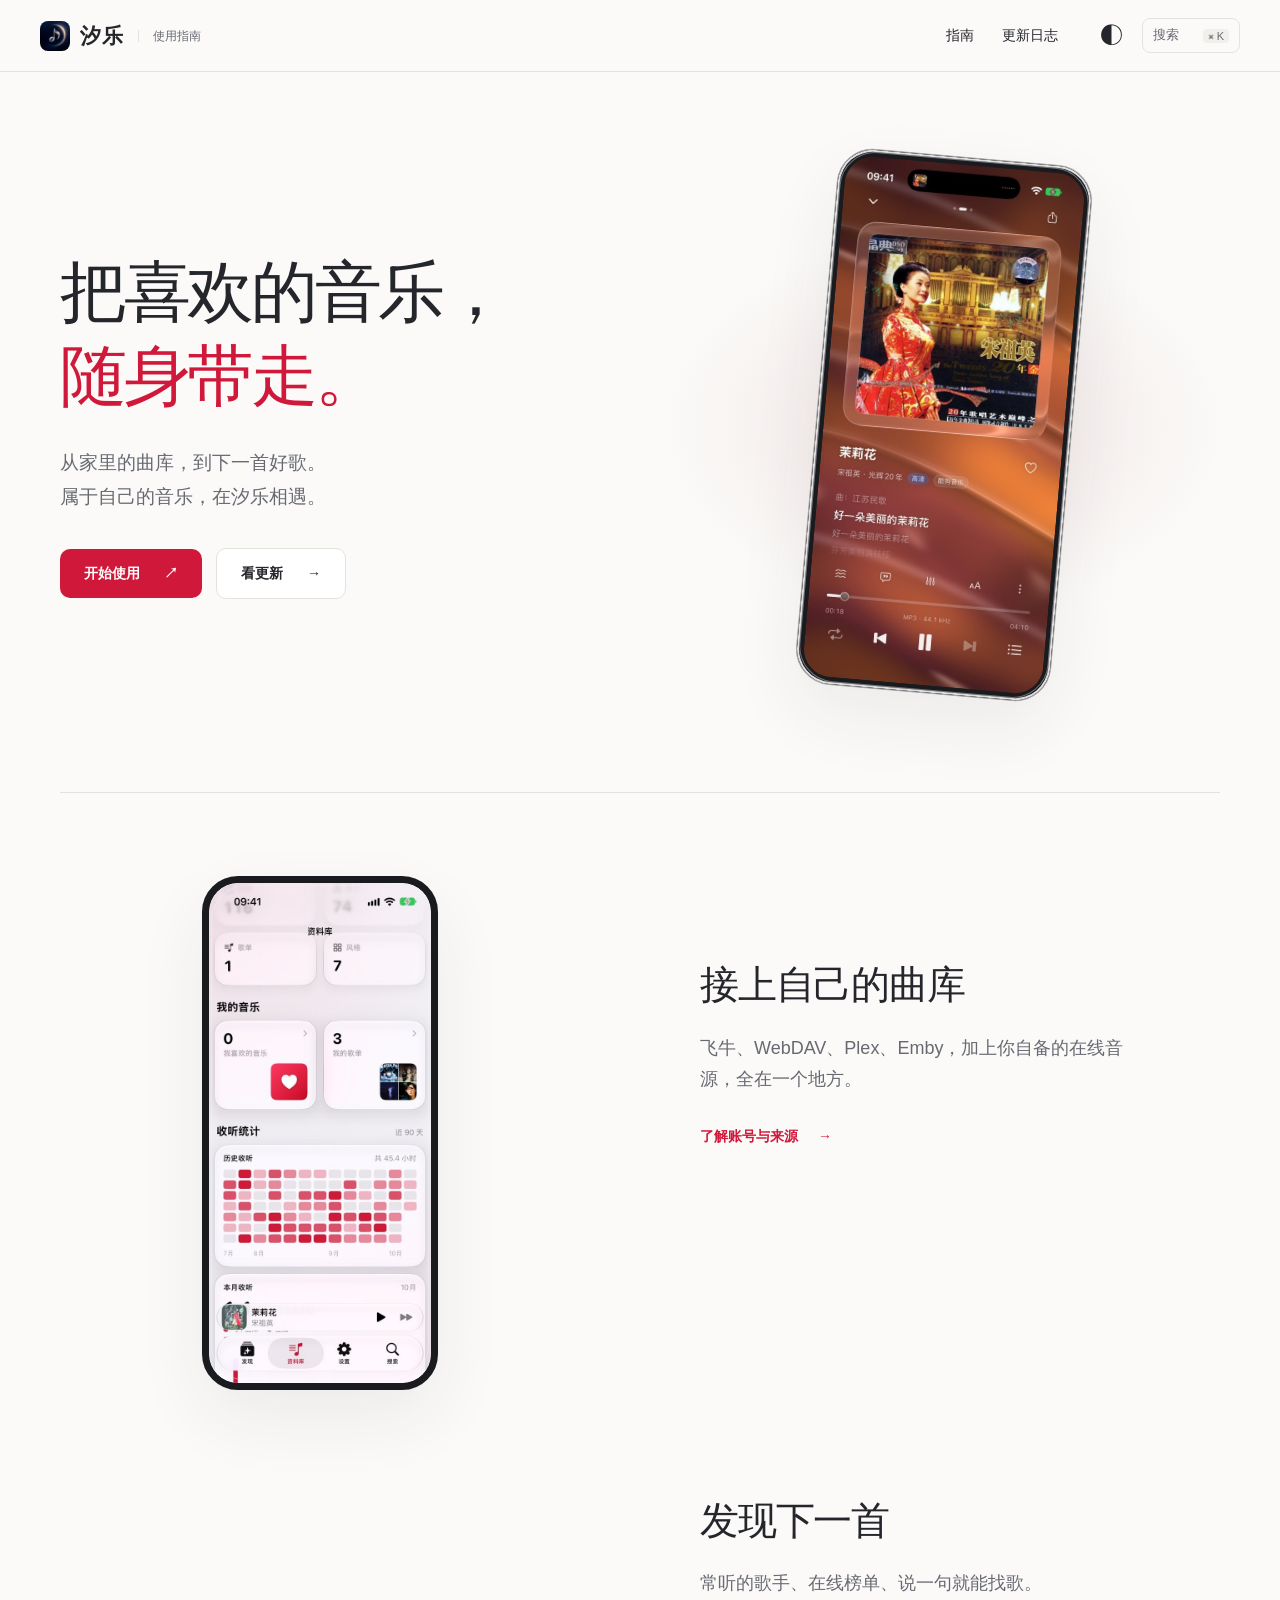
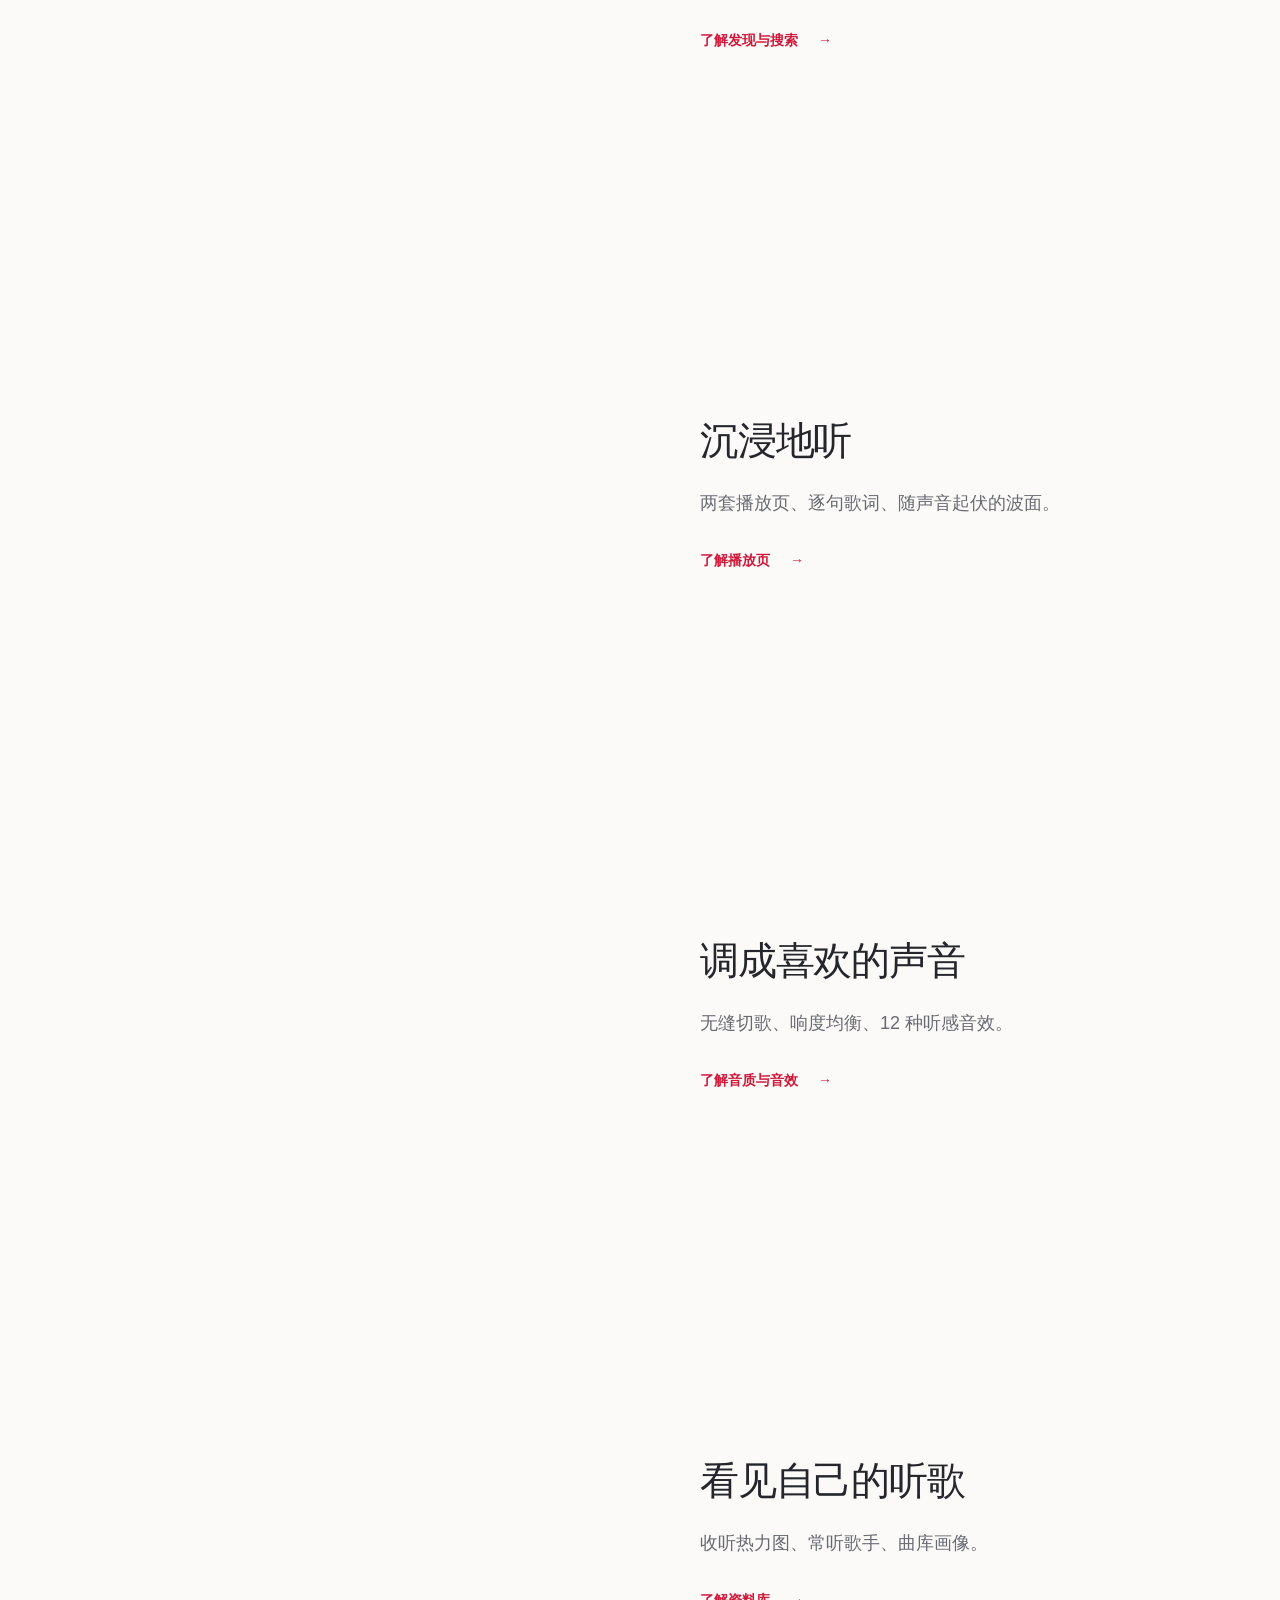
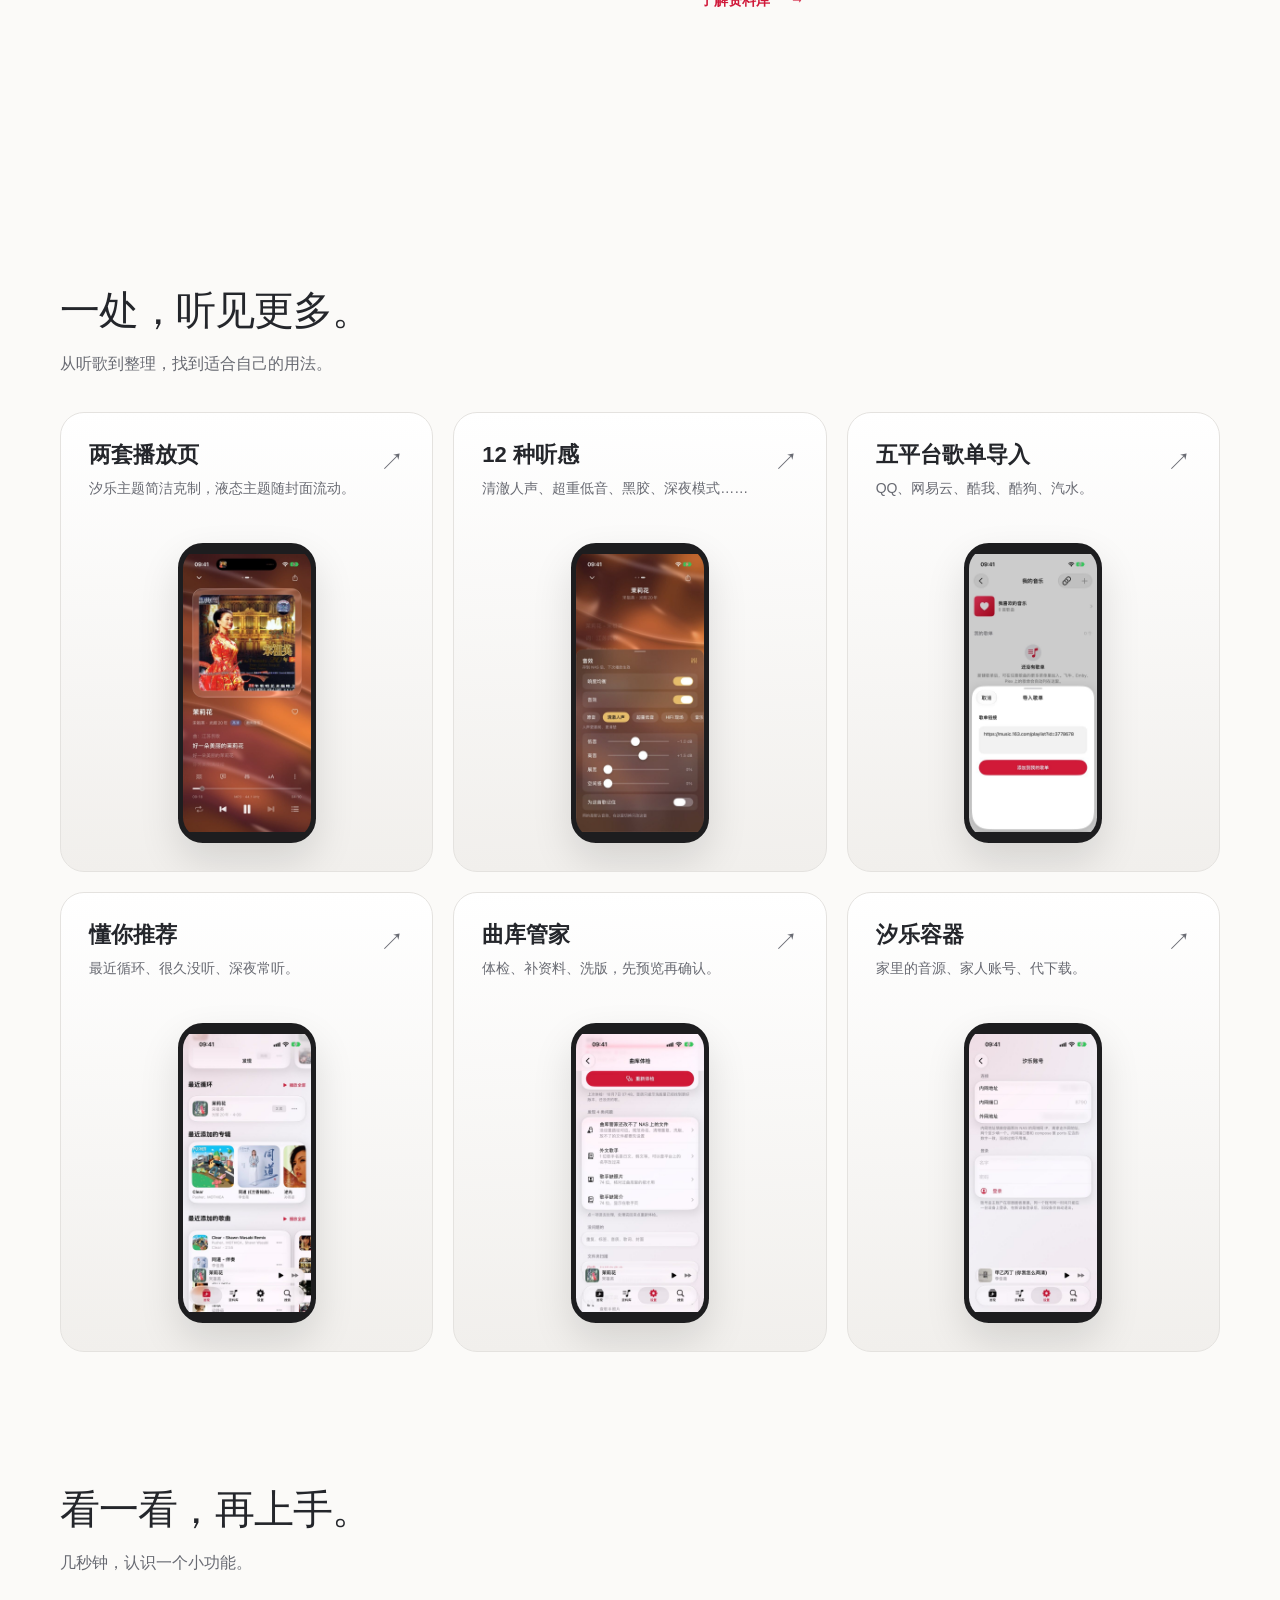
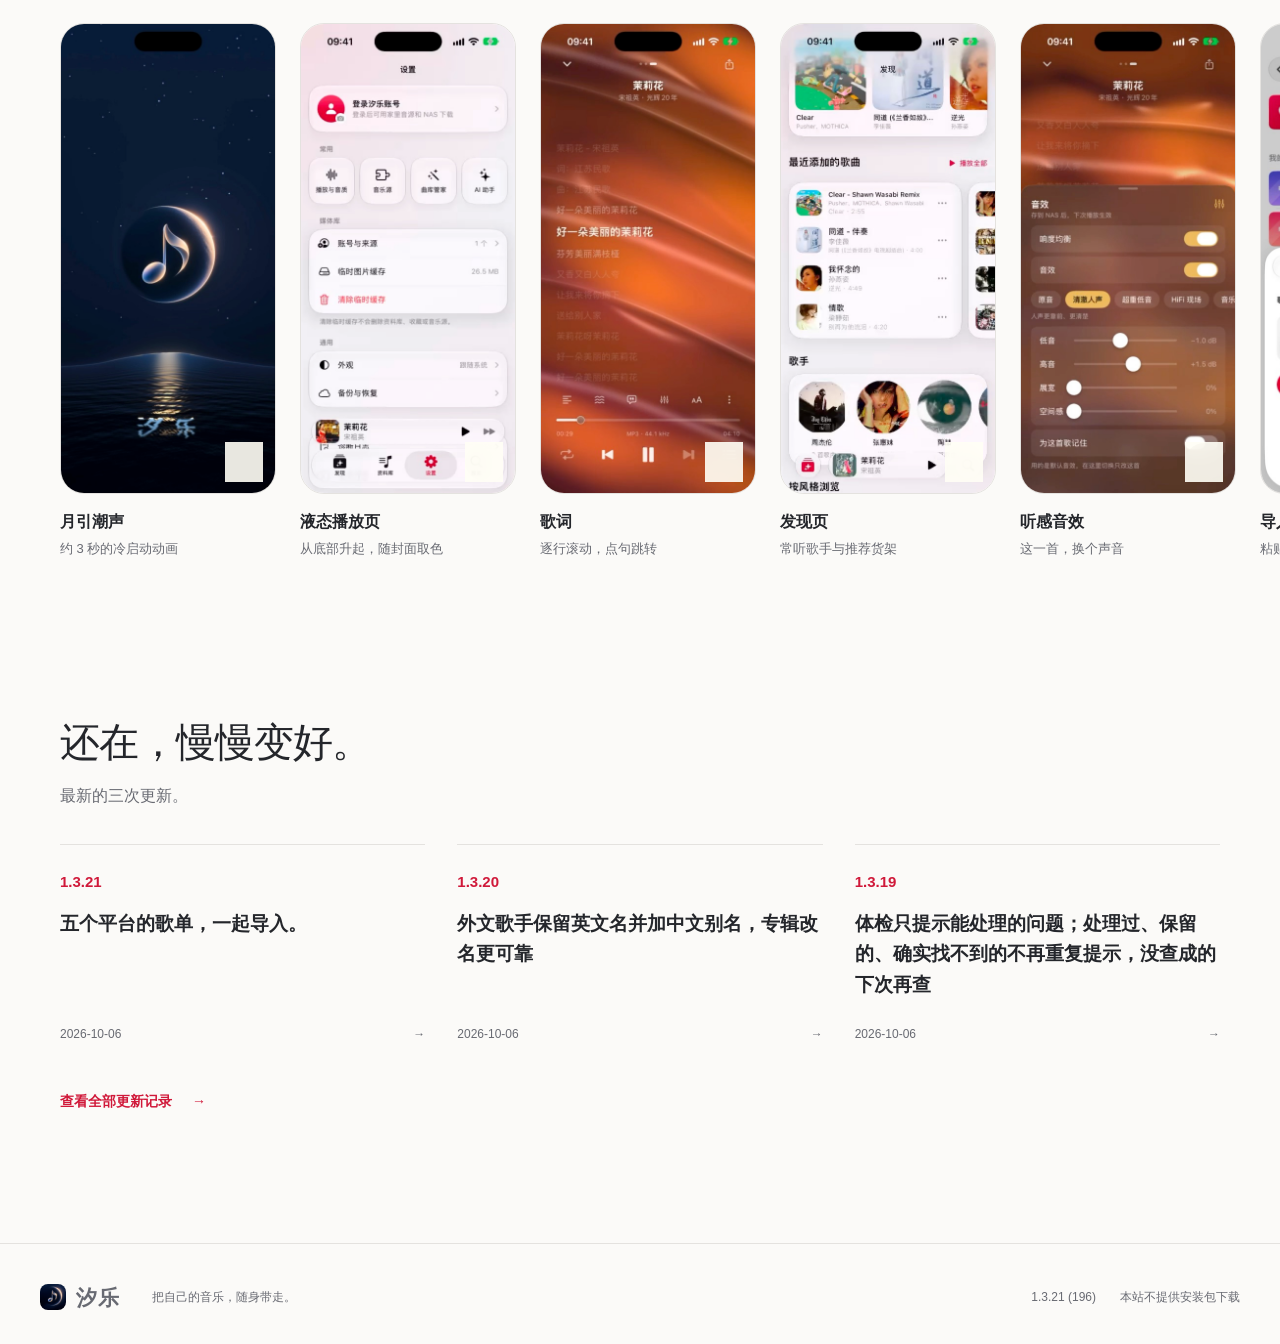
==== commit ab6ee516: "首页功能卡片重排：统一卡片、完整手机截图（卡 91D）" ====
--- a/index.html
+++ b/index.html
@@ -17,7 +17,7 @@
 <p>从家里的曲库，到下一首好歌。<br>属于自己的音乐，在汐乐相遇。</p>
 <div class="hero-actions"><a class="button primary" href="wiki/quickstart.html">开始使用 <span aria-hidden="true">↗</span></a>
 <a class="button secondary" href="wiki/changelog.html">看更新 <span aria-hidden="true">→</span></a></div></div>
-<div class="hero-visual"><div class="moon-wash"></div><figure class="phone-figure hero-phone"><button class="phone lightbox-trigger" data-lightbox="xiyue/screenshots/player-songlib.jpg" aria-label="放大：SongLib 液态主题"><img src="xiyue/screenshots/player-songlib.jpg" alt="SongLib 液态主题" width="552" height="1200" loading="eager" decoding="async"></button></figure></div></section><section class="story wrap" aria-label="汐乐的五种日常"><div class="story-device"><div class="story-phone phone"><img class="story-image is-current" data-story-image="0" src="xiyue/screenshots/sources.jpg" alt="接上自己的曲库" width="552" height="1200" loading="lazy"><img class="story-image " data-story-image="1" src="xiyue/screenshots/discover.jpg" alt="发现下一首" width="552" height="1200" loading="lazy"><img class="story-image " data-story-image="2" src="xiyue/screenshots/player-songlib.jpg" alt="沉浸地听" width="552" height="1200" loading="lazy"><img class="story-image " data-story-image="3" src="xiyue/screenshots/effects.jpg" alt="调成喜欢的声音" width="552" height="1200" loading="lazy"><img class="story-image " data-story-image="4" src="xiyue/screenshots/library-stats.jpg" alt="看见自己的听歌" width="552" height="1200" loading="lazy"></div></div><div class='story-steps'><section class="story-step" data-story="0"><h2>接上自己的曲库</h2><p>飞牛、WebDAV、Plex、Emby，加上你自备的在线音源，全在一个地方。</p><a class="text-link" href="wiki/sources.html">了解账号与来源 <span aria-hidden="true">→</span></a></section><section class="story-step" data-story="1"><h2>发现下一首</h2><p>常听的歌手、在线榜单、说一句就能找歌。</p><a class="text-link" href="wiki/discover.html">了解发现与搜索 <span aria-hidden="true">→</span></a></section><section class="story-step" data-story="2"><h2>沉浸地听</h2><p>两套播放页、逐句歌词、随声音起伏的波面。</p><a class="text-link" href="wiki/player.html">了解播放页 <span aria-hidden="true">→</span></a></section><section class="story-step" data-story="3"><h2>调成喜欢的声音</h2><p>无缝切歌、响度均衡、12 种听感音效。</p><a class="text-link" href="wiki/sound.html">了解音质与音效 <span aria-hidden="true">→</span></a></section><section class="story-step" data-story="4"><h2>看见自己的听歌</h2><p>收听热力图、常听歌手、曲库画像。</p><a class="text-link" href="wiki/library.html">了解资料库 <span aria-hidden="true">→</span></a></section></div></section><section class="wrap section-space" id="features"><div class="section-heading"><h2>一处，听见更多。</h2><p>从听歌到整理，找到适合自己的用法。</p></div><div class="bento-grid"><a class="bento tall reveal bento-player" href="wiki/player.html"><div class="bento-copy"><h3>两套播放页</h3><p>汐乐主题简洁克制，液态主题随封面流动。</p><span class="bento-arrow" aria-hidden="true">↗</span></div><div class="bento-image"><img src="xiyue/screenshots/player-songlib.jpg" alt="两套播放页" width="552" height="1200" loading="lazy"></div></a><a class="bento wide reveal bento-sound" href="wiki/sound.html"><div class="bento-copy"><h3>12 种听感</h3><p>清澈人声、超重低音、黑胶、深夜模式……</p><span class="bento-arrow" aria-hidden="true">↗</span></div><div class="bento-image"><img src="xiyue/screenshots/effects.jpg" alt="12 种听感" width="552" height="1200" loading="lazy"></div></a><a class="bento  reveal bento-library" href="wiki/library.html"><div class="bento-copy"><h3>五平台歌单导入</h3><p>QQ、网易云、酷我、酷狗、汽水。</p><span class="bento-arrow" aria-hidden="true">↗</span></div><div class="bento-image"><img src="xiyue/screenshots/import.jpg" alt="五平台歌单导入" width="552" height="1200" loading="lazy"></div></a><a class="bento  reveal bento-discover" href="wiki/discover.html"><div class="bento-copy"><h3>懂你推荐</h3><p>最近循环、很久没听、深夜常听。</p><span class="bento-arrow" aria-hidden="true">↗</span></div><div class="bento-image"><img src="xiyue/screenshots/discover-shelves.jpg" alt="懂你推荐" width="552" height="1200" loading="lazy"></div></a><a class="bento wide reveal bento-butler" href="wiki/butler.html"><div class="bento-copy"><h3>曲库管家</h3><p>体检、补资料、洗版，先预览再确认。</p><span class="bento-arrow" aria-hidden="true">↗</span></div><div class="bento-image"><img src="xiyue/screenshots/butler.jpg" alt="曲库管家" width="552" height="1200" loading="lazy"></div></a><a class="bento  reveal bento-container" href="wiki/container.html"><div class="bento-copy"><h3>汐乐容器</h3><p>家里的音源、家人账号、代下载。</p><span class="bento-arrow" aria-hidden="true">↗</span></div><div class="bento-image"><img src="xiyue/screenshots/account.jpg" alt="汐乐容器" width="552" height="1200" loading="lazy"></div></a></div></section><section class="section-space clip-section"><div class="wrap section-heading"><h2>看一看，再上手。</h2><p>几秒钟，认识一个小功能。</p></div><div class="clip-rail"><figure class="clip-card"><div class="clip-screen"><video muted playsinline loop preload="none" poster="xiyue/videos/launch.jpg" data-video="xiyue/videos/launch.mp4" aria-label="月引潮声演示"></video><button class="video-toggle" aria-label="播放：月引潮声"><span aria-hidden="true">▷</span></button></div><figcaption><h3>月引潮声</h3><p>约 3 秒的冷启动动画</p></figcaption></figure><figure class="clip-card"><div class="clip-screen"><video muted playsinline loop preload="none" poster="xiyue/videos/theme.jpg" data-video="xiyue/videos/theme.mp4" aria-label="液态播放页演示"></video><button class="video-toggle" aria-label="播放：液态播放页"><span aria-hidden="true">▷</span></button></div><figcaption><h3>液态播放页</h3><p>从底部升起，随封面取色</p></figcaption></figure><figure class="clip-card"><div class="clip-screen"><video muted playsinline loop preload="none" poster="xiyue/videos/lyrics.jpg" data-video="xiyue/videos/lyrics.mp4" aria-label="歌词演示"></video><button class="video-toggle" aria-label="播放：歌词"><span aria-hidden="true">▷</span></button></div><figcaption><h3>歌词</h3><p>逐行滚动，点句跳转</p></figcaption></figure><figure class="clip-card"><div class="clip-screen"><video muted playsinline loop preload="none" poster="xiyue/videos/discover.jpg" data-video="xiyue/videos/discover.mp4" aria-label="发现页演示"></video><button class="video-toggle" aria-label="播放：发现页"><span aria-hidden="true">▷</span></button></div><figcaption><h3>发现页</h3><p>常听歌手与推荐货架</p></figcaption></figure><figure class="clip-card"><div class="clip-screen"><video muted playsinline loop preload="none" poster="xiyue/videos/effects.jpg" data-video="xiyue/videos/effects.mp4" aria-label="听感音效演示"></video><button class="video-toggle" aria-label="播放：听感音效"><span aria-hidden="true">▷</span></button></div><figcaption><h3>听感音效</h3><p>这一首，换个声音</p></figcaption></figure><figure class="clip-card"><div class="clip-screen"><video muted playsinline loop preload="none" poster="xiyue/videos/import.jpg" data-video="xiyue/videos/import.mp4" aria-label="导入歌单演示"></video><button class="video-toggle" aria-label="播放：导入歌单"><span aria-hidden="true">▷</span></button></div><figcaption><h3>导入歌单</h3><p>粘贴分享文案即可</p></figcaption></figure><figure class="clip-card"><div class="clip-screen"><video muted playsinline loop preload="none" poster="xiyue/videos/collections.jpg" data-video="xiyue/videos/collections.mp4" aria-label="我的音乐演示"></video><button class="video-toggle" aria-label="播放：我的音乐"><span aria-hidden="true">▷</span></button></div><figcaption><h3>我的音乐</h3><p>所有歌单放在一起</p></figcaption></figure><figure class="clip-card"><div class="clip-screen"><video muted playsinline loop preload="none" poster="xiyue/videos/butler.jpg" data-video="xiyue/videos/butler.mp4" aria-label="曲库管家演示"></video><button class="video-toggle" aria-label="播放：曲库管家"><span aria-hidden="true">▷</span></button></div><figcaption><h3>曲库管家</h3><p>先体检，再整理</p></figcaption></figure></div></section><section class="wrap section-space"><div class="section-heading"><h2>还在，慢慢变好。</h2><p>最新的三次更新。</p></div><div class="latest-grid"><a class="latest-card reveal" href="wiki/changelog.html#v-1-3-21"><span>1.3.21</span><h3>五个平台的歌单，一起导入。</h3><p>2026-10-06 <span aria-hidden="true">→</span></p></a><a class="latest-card reveal" href="wiki/changelog.html#v-1-3-20"><span>1.3.20</span><h3>外文歌手保留英文名并加中文别名，专辑改名更可靠</h3><p>2026-10-06 <span aria-hidden="true">→</span></p></a><a class="latest-card reveal" href="wiki/changelog.html#v-1-3-19"><span>1.3.19</span><h3>体检只提示能处理的问题；处理过、保留的、确实找不到的不再重复提示，没查成的下次再查</h3><p>2026-10-06 <span aria-hidden="true">→</span></p></a></div><a class="text-link archive-link" href="wiki/changelog.html">查看全部更新记录 <span aria-hidden="true">→</span></a></section></main>
+<div class="hero-visual"><div class="moon-wash"></div><figure class="phone-figure hero-phone"><button class="phone lightbox-trigger" data-lightbox="xiyue/screenshots/player-songlib.jpg" aria-label="放大：SongLib 液态主题"><img src="xiyue/screenshots/player-songlib.jpg" alt="SongLib 液态主题" width="552" height="1200" loading="eager" decoding="async"></button></figure></div></section><section class="story wrap" aria-label="汐乐的五种日常"><div class="story-device"><div class="story-phone phone"><img class="story-image is-current" data-story-image="0" src="xiyue/screenshots/sources.jpg" alt="接上自己的曲库" width="552" height="1200" loading="lazy"><img class="story-image " data-story-image="1" src="xiyue/screenshots/discover.jpg" alt="发现下一首" width="552" height="1200" loading="lazy"><img class="story-image " data-story-image="2" src="xiyue/screenshots/player-songlib.jpg" alt="沉浸地听" width="552" height="1200" loading="lazy"><img class="story-image " data-story-image="3" src="xiyue/screenshots/effects.jpg" alt="调成喜欢的声音" width="552" height="1200" loading="lazy"><img class="story-image " data-story-image="4" src="xiyue/screenshots/library-stats.jpg" alt="看见自己的听歌" width="552" height="1200" loading="lazy"></div></div><div class='story-steps'><section class="story-step" data-story="0"><h2>接上自己的曲库</h2><p>飞牛、WebDAV、Plex、Emby，加上你自备的在线音源，全在一个地方。</p><a class="text-link" href="wiki/sources.html">了解账号与来源 <span aria-hidden="true">→</span></a></section><section class="story-step" data-story="1"><h2>发现下一首</h2><p>常听的歌手、在线榜单、说一句就能找歌。</p><a class="text-link" href="wiki/discover.html">了解发现与搜索 <span aria-hidden="true">→</span></a></section><section class="story-step" data-story="2"><h2>沉浸地听</h2><p>两套播放页、逐句歌词、随声音起伏的波面。</p><a class="text-link" href="wiki/player.html">了解播放页 <span aria-hidden="true">→</span></a></section><section class="story-step" data-story="3"><h2>调成喜欢的声音</h2><p>无缝切歌、响度均衡、12 种听感音效。</p><a class="text-link" href="wiki/sound.html">了解音质与音效 <span aria-hidden="true">→</span></a></section><section class="story-step" data-story="4"><h2>看见自己的听歌</h2><p>收听热力图、常听歌手、曲库画像。</p><a class="text-link" href="wiki/library.html">了解资料库 <span aria-hidden="true">→</span></a></section></div></section><section class="wrap section-space" id="features"><div class="section-heading"><h2>一处，听见更多。</h2><p>从听歌到整理，找到适合自己的用法。</p></div><div class="bento-grid"><a class="bento reveal" href="wiki/player.html"><div class="bento-copy"><h3>两套播放页</h3><p>汐乐主题简洁克制，液态主题随封面流动。</p><span class="bento-arrow" aria-hidden="true">↗</span><span class="bento-more">了解更多 <span aria-hidden="true">→</span></span></div><div class="bento-image"><img src="xiyue/screenshots/player-songlib.jpg" alt="两套播放页" width="552" height="1200" loading="lazy"></div></a><a class="bento reveal" href="wiki/sound.html"><div class="bento-copy"><h3>12 种听感</h3><p>清澈人声、超重低音、黑胶、深夜模式……</p><span class="bento-arrow" aria-hidden="true">↗</span><span class="bento-more">了解更多 <span aria-hidden="true">→</span></span></div><div class="bento-image"><img src="xiyue/screenshots/effects.jpg" alt="12 种听感" width="552" height="1200" loading="lazy"></div></a><a class="bento reveal" href="wiki/library.html"><div class="bento-copy"><h3>五平台歌单导入</h3><p>QQ、网易云、酷我、酷狗、汽水。</p><span class="bento-arrow" aria-hidden="true">↗</span><span class="bento-more">了解更多 <span aria-hidden="true">→</span></span></div><div class="bento-image"><img src="xiyue/screenshots/import.jpg" alt="五平台歌单导入" width="552" height="1200" loading="lazy"></div></a><a class="bento reveal" href="wiki/discover.html"><div class="bento-copy"><h3>懂你推荐</h3><p>最近循环、很久没听、深夜常听。</p><span class="bento-arrow" aria-hidden="true">↗</span><span class="bento-more">了解更多 <span aria-hidden="true">→</span></span></div><div class="bento-image"><img src="xiyue/screenshots/discover-shelves.jpg" alt="懂你推荐" width="552" height="1200" loading="lazy"></div></a><a class="bento reveal" href="wiki/butler.html"><div class="bento-copy"><h3>曲库管家</h3><p>体检、补资料、洗版，先预览再确认。</p><span class="bento-arrow" aria-hidden="true">↗</span><span class="bento-more">了解更多 <span aria-hidden="true">→</span></span></div><div class="bento-image"><img src="xiyue/screenshots/butler.jpg" alt="曲库管家" width="552" height="1200" loading="lazy"></div></a><a class="bento reveal" href="wiki/container.html"><div class="bento-copy"><h3>汐乐容器</h3><p>家里的音源、家人账号、代下载。</p><span class="bento-arrow" aria-hidden="true">↗</span><span class="bento-more">了解更多 <span aria-hidden="true">→</span></span></div><div class="bento-image"><img src="xiyue/screenshots/account.jpg" alt="汐乐容器" width="552" height="1200" loading="lazy"></div></a></div></section><section class="section-space clip-section"><div class="wrap section-heading"><h2>看一看，再上手。</h2><p>几秒钟，认识一个小功能。</p></div><div class="clip-rail"><figure class="clip-card"><div class="clip-screen"><video muted playsinline loop preload="none" poster="xiyue/videos/launch.jpg" data-video="xiyue/videos/launch.mp4" aria-label="月引潮声演示"></video><button class="video-toggle" aria-label="播放：月引潮声"><span aria-hidden="true">▷</span></button></div><figcaption><h3>月引潮声</h3><p>约 3 秒的冷启动动画</p></figcaption></figure><figure class="clip-card"><div class="clip-screen"><video muted playsinline loop preload="none" poster="xiyue/videos/theme.jpg" data-video="xiyue/videos/theme.mp4" aria-label="液态播放页演示"></video><button class="video-toggle" aria-label="播放：液态播放页"><span aria-hidden="true">▷</span></button></div><figcaption><h3>液态播放页</h3><p>从底部升起，随封面取色</p></figcaption></figure><figure class="clip-card"><div class="clip-screen"><video muted playsinline loop preload="none" poster="xiyue/videos/lyrics.jpg" data-video="xiyue/videos/lyrics.mp4" aria-label="歌词演示"></video><button class="video-toggle" aria-label="播放：歌词"><span aria-hidden="true">▷</span></button></div><figcaption><h3>歌词</h3><p>逐行滚动，点句跳转</p></figcaption></figure><figure class="clip-card"><div class="clip-screen"><video muted playsinline loop preload="none" poster="xiyue/videos/discover.jpg" data-video="xiyue/videos/discover.mp4" aria-label="发现页演示"></video><button class="video-toggle" aria-label="播放：发现页"><span aria-hidden="true">▷</span></button></div><figcaption><h3>发现页</h3><p>常听歌手与推荐货架</p></figcaption></figure><figure class="clip-card"><div class="clip-screen"><video muted playsinline loop preload="none" poster="xiyue/videos/effects.jpg" data-video="xiyue/videos/effects.mp4" aria-label="听感音效演示"></video><button class="video-toggle" aria-label="播放：听感音效"><span aria-hidden="true">▷</span></button></div><figcaption><h3>听感音效</h3><p>这一首，换个声音</p></figcaption></figure><figure class="clip-card"><div class="clip-screen"><video muted playsinline loop preload="none" poster="xiyue/videos/import.jpg" data-video="xiyue/videos/import.mp4" aria-label="导入歌单演示"></video><button class="video-toggle" aria-label="播放：导入歌单"><span aria-hidden="true">▷</span></button></div><figcaption><h3>导入歌单</h3><p>粘贴分享文案即可</p></figcaption></figure><figure class="clip-card"><div class="clip-screen"><video muted playsinline loop preload="none" poster="xiyue/videos/collections.jpg" data-video="xiyue/videos/collections.mp4" aria-label="我的音乐演示"></video><button class="video-toggle" aria-label="播放：我的音乐"><span aria-hidden="true">▷</span></button></div><figcaption><h3>我的音乐</h3><p>所有歌单放在一起</p></figcaption></figure><figure class="clip-card"><div class="clip-screen"><video muted playsinline loop preload="none" poster="xiyue/videos/butler.jpg" data-video="xiyue/videos/butler.mp4" aria-label="曲库管家演示"></video><button class="video-toggle" aria-label="播放：曲库管家"><span aria-hidden="true">▷</span></button></div><figcaption><h3>曲库管家</h3><p>先体检，再整理</p></figcaption></figure></div></section><section class="wrap section-space"><div class="section-heading"><h2>还在，慢慢变好。</h2><p>最新的三次更新。</p></div><div class="latest-grid"><a class="latest-card reveal" href="wiki/changelog.html#v-1-3-21"><span>1.3.21</span><h3>五个平台的歌单，一起导入。</h3><p>2026-10-06 <span aria-hidden="true">→</span></p></a><a class="latest-card reveal" href="wiki/changelog.html#v-1-3-20"><span>1.3.20</span><h3>外文歌手保留英文名并加中文别名，专辑改名更可靠</h3><p>2026-10-06 <span aria-hidden="true">→</span></p></a><a class="latest-card reveal" href="wiki/changelog.html#v-1-3-19"><span>1.3.19</span><h3>体检只提示能处理的问题；处理过、保留的、确实找不到的不再重复提示，没查成的下次再查</h3><p>2026-10-06 <span aria-hidden="true">→</span></p></a></div><a class="text-link archive-link" href="wiki/changelog.html">查看全部更新记录 <span aria-hidden="true">→</span></a></section></main>
 <footer class="site-footer"><a class="brand" href="index.html"><img src="xiyue/icon.png" alt="" width="26" height="26"><strong>汐乐</strong></a>
 <p>把自己的音乐，随身带走。</p><div><span>1.3.21 (196)</span><span>本站不提供安装包下载</span></div></footer>
 <dialog class="drawer-dialog" id="nav-drawer"><div class="dialog-heading"><strong>使用指南</strong><button data-close aria-label="关闭目录">×</button></div><section class="nav-group"><h2>入门</h2><a href="wiki/quickstart.html" >开始使用<span>安装、连接曲库、添加音源</span></a></section><section class="nav-group"><h2>听歌</h2><a href="wiki/player.html" >播放页<span>两套主题、歌词与实时频谱</span></a><a href="wiki/sound.html" >音质与音效<span>无缝切歌、响度均衡、12 种听感</span></a><a href="wiki/discover.html" >发现与搜索<span>榜单、找歌与懂你推荐</span></a></section><section class="nav-group"><h2>曲库</h2><a href="wiki/library.html" >资料库<span>我的音乐、歌单导入、收听统计</span></a><a href="wiki/sources.html" >账号与来源<span>飞牛、WebDAV、Plex、Emby</span></a><a href="wiki/butler.html" >曲库管家<span>体检、补资料、洗版与整理</span></a></section><section class="nav-group"><h2>进阶</h2><a href="wiki/container.html" >汐乐容器<span>家里的音源、账号与代下载</span></a><a href="wiki/settings.html" >设置<span>外观、日志与备份</span></a></section><section class="nav-group"><h2>帮助</h2><a href="wiki/troubleshooting.html" >常见问题<span>按现象查原因</span></a><a href="wiki/changelog.html" >更新日志<span>每一个版本的变化</span></a></section></dialog>
--- a/xiyue/wiki.css
+++ b/xiyue/wiki.css
@@ -4,6 +4,7 @@
   --line: #e4e2df; --accent: #d0193a; --accent-soft: #fbeef0; --nav: #fbfaf8ed;
   --shadow: 0 28px 70px #36313a12; --serif: "Songti SC", "Noto Serif SC", serif;
   --sans: -apple-system, "PingFang SC", "Microsoft YaHei", sans-serif;
+  --bento-end: #f1efec; --bento-frame: #1d1d1f; --bento-shadow: 0 18px 40px rgba(0,0,0,.12);
   color-scheme: light;
 }
 @media (prefers-color-scheme: dark) {
@@ -11,12 +12,14 @@
     --paper: #111923; --surface: #192330; --wash: #202c3a; --ink: #f0f1f3; --muted: #afb6c0;
     --line: #303b48; --accent: #ff718d; --accent-soft: #362633; --nav: #111923ed;
     --shadow: 0 28px 70px #050b1838; color-scheme: dark;
+    --bento-end: #141d29; --bento-frame: #3a3a3c; --bento-shadow: 0 18px 40px rgba(0,0,0,.4);
   }
 }
 :root[data-theme="dark"] {
   --paper: #111923; --surface: #192330; --wash: #202c3a; --ink: #f0f1f3; --muted: #afb6c0;
   --line: #303b48; --accent: #ff718d; --accent-soft: #362633; --nav: #111923ed;
   --shadow: 0 28px 70px #050b1838; color-scheme: dark;
+  --bento-end: #141d29; --bento-frame: #3a3a3c; --bento-shadow: 0 18px 40px rgba(0,0,0,.4);
 }
 * { box-sizing: border-box; }
 html { scroll-padding-top: 96px; }
@@ -83,34 +86,25 @@
 .story-step h2 { font: 500 39px/1.4 var(--serif); letter-spacing: -.03em; }
 .story-step p { color: var(--muted); max-width: 25em; margin: 20px 0 28px; font-size: 18px; }
 .text-link { font-size: 14px; font-weight: 600; color: var(--accent); display: inline-flex; gap: 20px; align-items: center; }
-.bento-grid { display: grid; grid-template-columns: repeat(3, minmax(0, 1fr)); grid-auto-rows: 278px; gap: 18px; }
-.bento { position: relative; border-radius: 22px; overflow: hidden; background: var(--surface); border: 1px solid var(--line); min-width: 0; }
-.bento.tall { grid-row: span 2; }
-.bento.wide { grid-column: span 2; }
-.bento:hover { transform: translateY(-4px); }
-.bento-copy { position: relative; z-index: 1; padding: 26px; max-width: 350px; }
-.bento h3 { font-size: 23px; }
-.bento p { color: var(--muted); font-size: 14px; margin-top: 10px; max-width: 23em; }
-.bento-arrow { position: absolute; top: 24px; right: 24px; font-size: 24px; color: var(--muted); }
-.bento-image { position: absolute; left: 26px; right: 26px; top: 135px; }
-.bento-image img { width: 100%; border-radius: 16px; }
-.bento.tall .bento-image { left: 42px; right: 42px; top: 176px; transform: rotate(-4deg); }
-.bento.wide .bento-copy { width: 48%; }
-.bento.wide .bento-image { left: 52%; top: 26px; right: 30px; transform: rotate(3deg); }
-.bento-sound { background: #f3e9e5; }
-.bento-sound .bento-image { top: 26px!important; }
-.bento-butler { background: #efede8; }
-.bento-container { background: #f8ecef; }
-.bento-sound .bento-image, .bento-library .bento-image, .bento-discover .bento-image,
-.bento-butler .bento-image, .bento-container .bento-image { bottom: 0; }
-.bento-sound img, .bento-library img, .bento-discover img, .bento-butler img,
-.bento-container img { height: 100%; object-fit: cover; }
-.bento-sound img { object-position: center 64%; }
-.bento-library img { object-position: center 76%; }
-.bento-discover img { object-position: center 32%; }
-.bento-butler img { object-position: center 20%; }
-.bento-container img { object-position: center 25%; }
-:root[data-theme="dark"] .bento-sound, :root[data-theme="dark"] .bento-butler, :root[data-theme="dark"] .bento-container { background: var(--surface); }
+.bento-grid { display: grid; grid-template-columns: repeat(3, minmax(0, 1fr)); grid-auto-rows: 460px; gap: 20px; }
+.bento {
+  --phone-height: 300px; --phone-width: calc(var(--phone-height) * 552 / 1200); --phone-radius: calc(var(--phone-width) * .18);
+  position: relative; display: flex; flex-direction: column; padding: 28px; min-width: 0;
+  border: 1px solid var(--line); border-radius: 24px; overflow: hidden;
+  background: linear-gradient(180deg, var(--surface), var(--bento-end));
+}
+.bento-copy { position: relative; z-index: 1; }
+.bento h3 { font-size: 22px; padding-right: 32px; }
+.bento p { color: var(--muted); font-size: 14px; line-height: 1.5; margin-top: 8px; display: -webkit-box; -webkit-box-orient: vertical; -webkit-line-clamp: 2; overflow: hidden; }
+.bento-arrow { position: absolute; top: 0; right: 0; font-size: 24px; color: var(--muted); }
+.bento-more { display: none; }
+.bento-image {
+  position: absolute; left: 0; right: 0; bottom: 28px; margin-inline: auto;
+  height: var(--phone-height); width: var(--phone-width); aspect-ratio: 552/1200;
+  border: 5px solid var(--bento-frame); border-radius: var(--phone-radius);
+  background: var(--bento-frame); box-shadow: var(--bento-shadow);
+}
+.bento-image img { width: 100%; height: 100%; object-fit: contain; border-radius: calc(var(--phone-radius) - 4px); }
 .clip-rail { --rail-inset: max(40px, calc((100vw - 1160px)/2)); display: flex; gap: 24px; overflow-x: auto; padding: 12px var(--rail-inset) 24px; scroll-padding-inline: var(--rail-inset); scroll-snap-type: x proximity; scrollbar-width: thin; }
 .clip-card { flex: 0 0 216px; scroll-snap-align: start; min-width: 0; }
 .clip-screen { position: relative; aspect-ratio: 440/960; background: var(--wash); border-radius: 24px; overflow: hidden; border: 1px solid var(--line); }
@@ -231,6 +225,12 @@
   html { scroll-behavior: smooth; }
   .reveal { transition: opacity .6s ease, transform .6s ease; }
   .button, .bento { transition: transform .25s ease; }
+  .bento-image { transition: transform .25s ease; }
+  .motion-ready .bento.is-visible:hover, .bento:hover { transform: translateY(-4px); }
+  .bento:hover .bento-image { transform: translateY(-4px); }
+}
+@media (max-width: 1024px) {
+  .bento-grid { grid-template-columns: repeat(2, minmax(0, 1fr)); grid-auto-rows: 440px; gap: 16px; }
 }
 @media (max-width: 1190px) {
   .doc-layout { grid-template-columns: 180px minmax(0, 720px); gap: 40px; }
@@ -254,14 +254,19 @@
   .story-step h2 { font-size: 30px; }
   .story-step p { font-size: 16px; }
   .story-phone { width: 200px; }
-  .bento-grid { grid-template-columns: repeat(2, minmax(0, 1fr)); }
-  .bento.tall { grid-row: span 2; }
-  .bento.wide { grid-column: span 1; }
-  .bento.wide .bento-copy { width: 100%; }
-  .bento.wide .bento-image { left: 26px; right: 26px; top: 155px; transform: none; }
-  .bento-sound .bento-image { top: 135px!important; }
   .site-footer { padding-left: 24px; padding-right: 24px; flex-wrap: wrap; }
   .site-footer > div { width: 100%; margin: 0; justify-content: space-between; }
+}
+@media (max-width: 640px) {
+  #features.wrap { width: calc(100% - 32px); }
+  .bento-grid { grid-template-columns: minmax(0, 1fr); grid-auto-rows: 248px; gap: 12px; }
+  .bento { --phone-height: 208px; padding: 20px; border-radius: 20px; }
+  .bento-copy { width: calc(100% - var(--phone-width) - 20px); margin-block: auto; }
+  .bento h3 { font-size: 18px; padding-right: 0; }
+  .bento p { font-size: 13px; -webkit-line-clamp: 3; }
+  .bento-arrow { display: none; }
+  .bento-more { display: inline-block; margin-top: 16px; font-size: 12px; font-weight: 600; color: var(--accent); }
+  .bento-image { left: auto; right: 20px; top: 0; bottom: 0; margin: auto 0; }
 }
 @media (max-width: 540px) {
   body { font-size: 15px; }
@@ -293,23 +298,6 @@
   .section-space { padding-top: 65px; padding-bottom: 10px; }
   .section-heading h2 { font-size: 30px; }
   .section-heading p { font-size: 14px; }
-  .bento-grid { gap: 12px; grid-auto-rows: 246px; }
-  .bento-copy { padding: 20px; }
-  .bento h3 { font-size: 18px; padding-right: 16px; }
-  .bento p { font-size: 12px; line-height: 1.7; }
-  .bento-arrow { top: 18px; right: 16px; font-size: 18px; }
-  .bento-image { left: 18px; right: 18px; top: 142px; }
-  .bento.tall .bento-image { left: 17px; right: 17px; top: 172px; }
-  .bento.wide .bento-image { left: 18px; right: 18px; top: 143px; }
-  .bento-grid .bento-butler { grid-column: span 2; }
-  .bento-grid .bento-discover { grid-column: span 2; }
-  .bento-discover .bento-copy { width: 55%; }
-  .bento-discover .bento-image { left: 58%; top: 20px; right: 20px; }
-  .bento-butler .bento-copy { width: 51%; }
-  .bento-butler .bento-image { left: 55%; top: 20px; }
-  .bento-container { grid-column: span 2; }
-  .bento-container .bento-copy { width: 55%; }
-  .bento-container .bento-image { left: 58%; right: 20px; top: 20px; }
   .clip-rail { --rail-inset: 16px; gap: 18px; }
   .clip-card { flex-basis: 188px; }
   .latest-grid { grid-template-columns: 1fr; gap: 6px; }
@@ -338,7 +326,6 @@
   .search-dialog { margin-top: 78px; }
 }
 @media (prefers-color-scheme: dark) {
-  :root:not([data-theme="light"]) .bento-sound, :root:not([data-theme="light"]) .bento-butler, :root:not([data-theme="light"]) .bento-container { background: var(--surface); }
   :root:not([data-theme="light"]) .moon-wash { opacity: .16; }
 }
 @media (prefers-reduced-motion: reduce) {
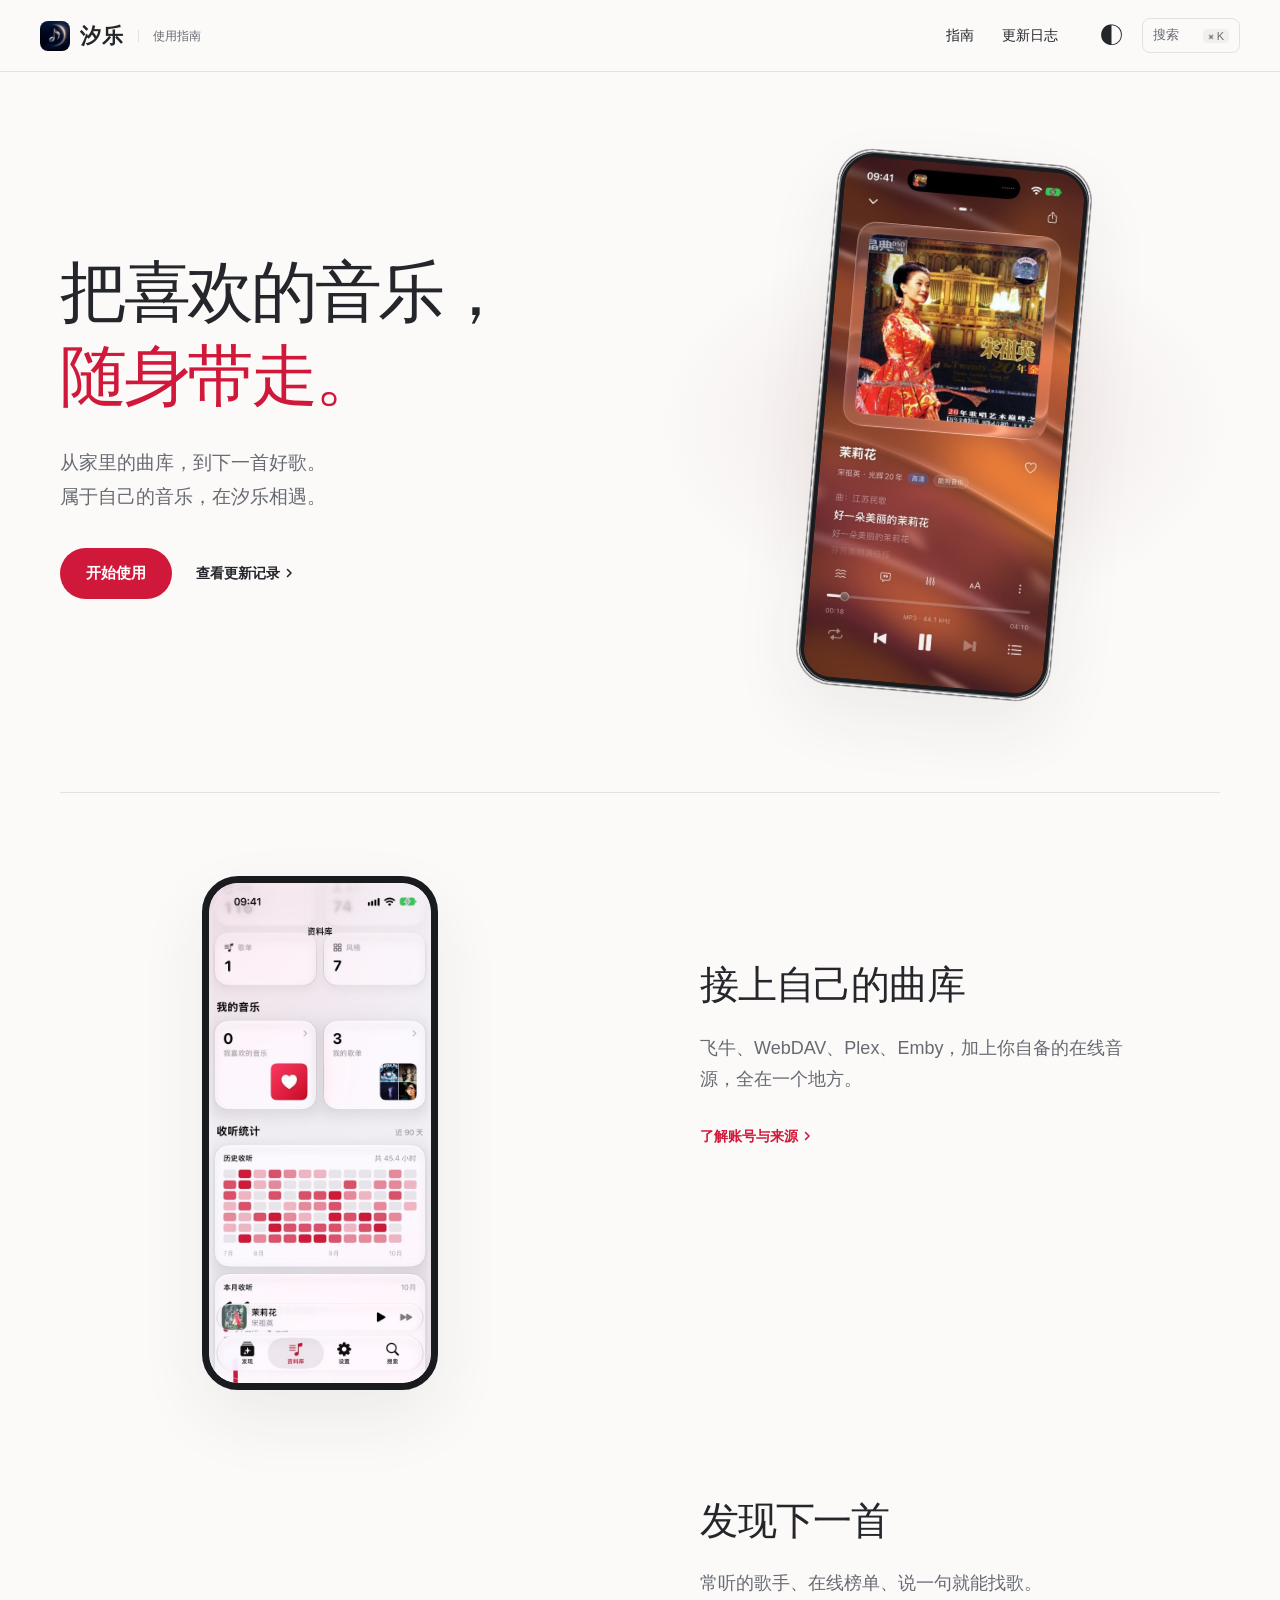
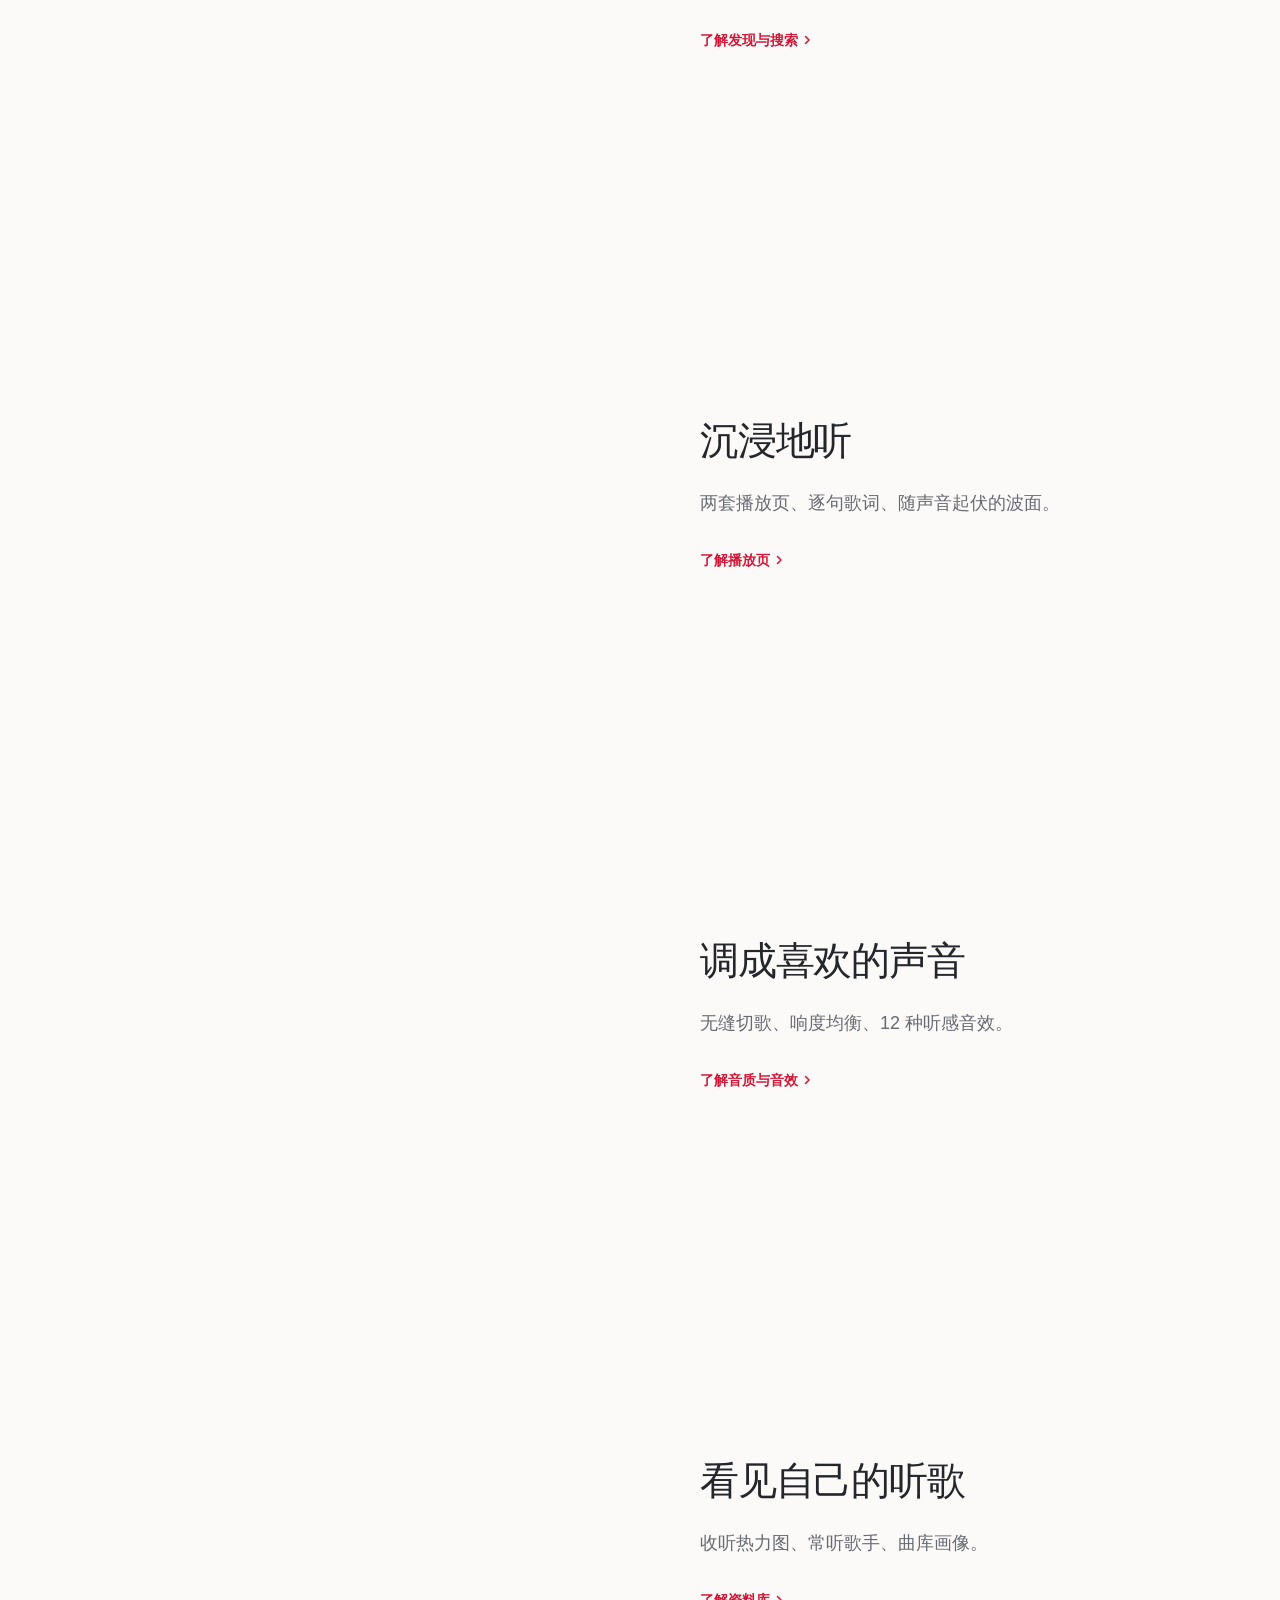
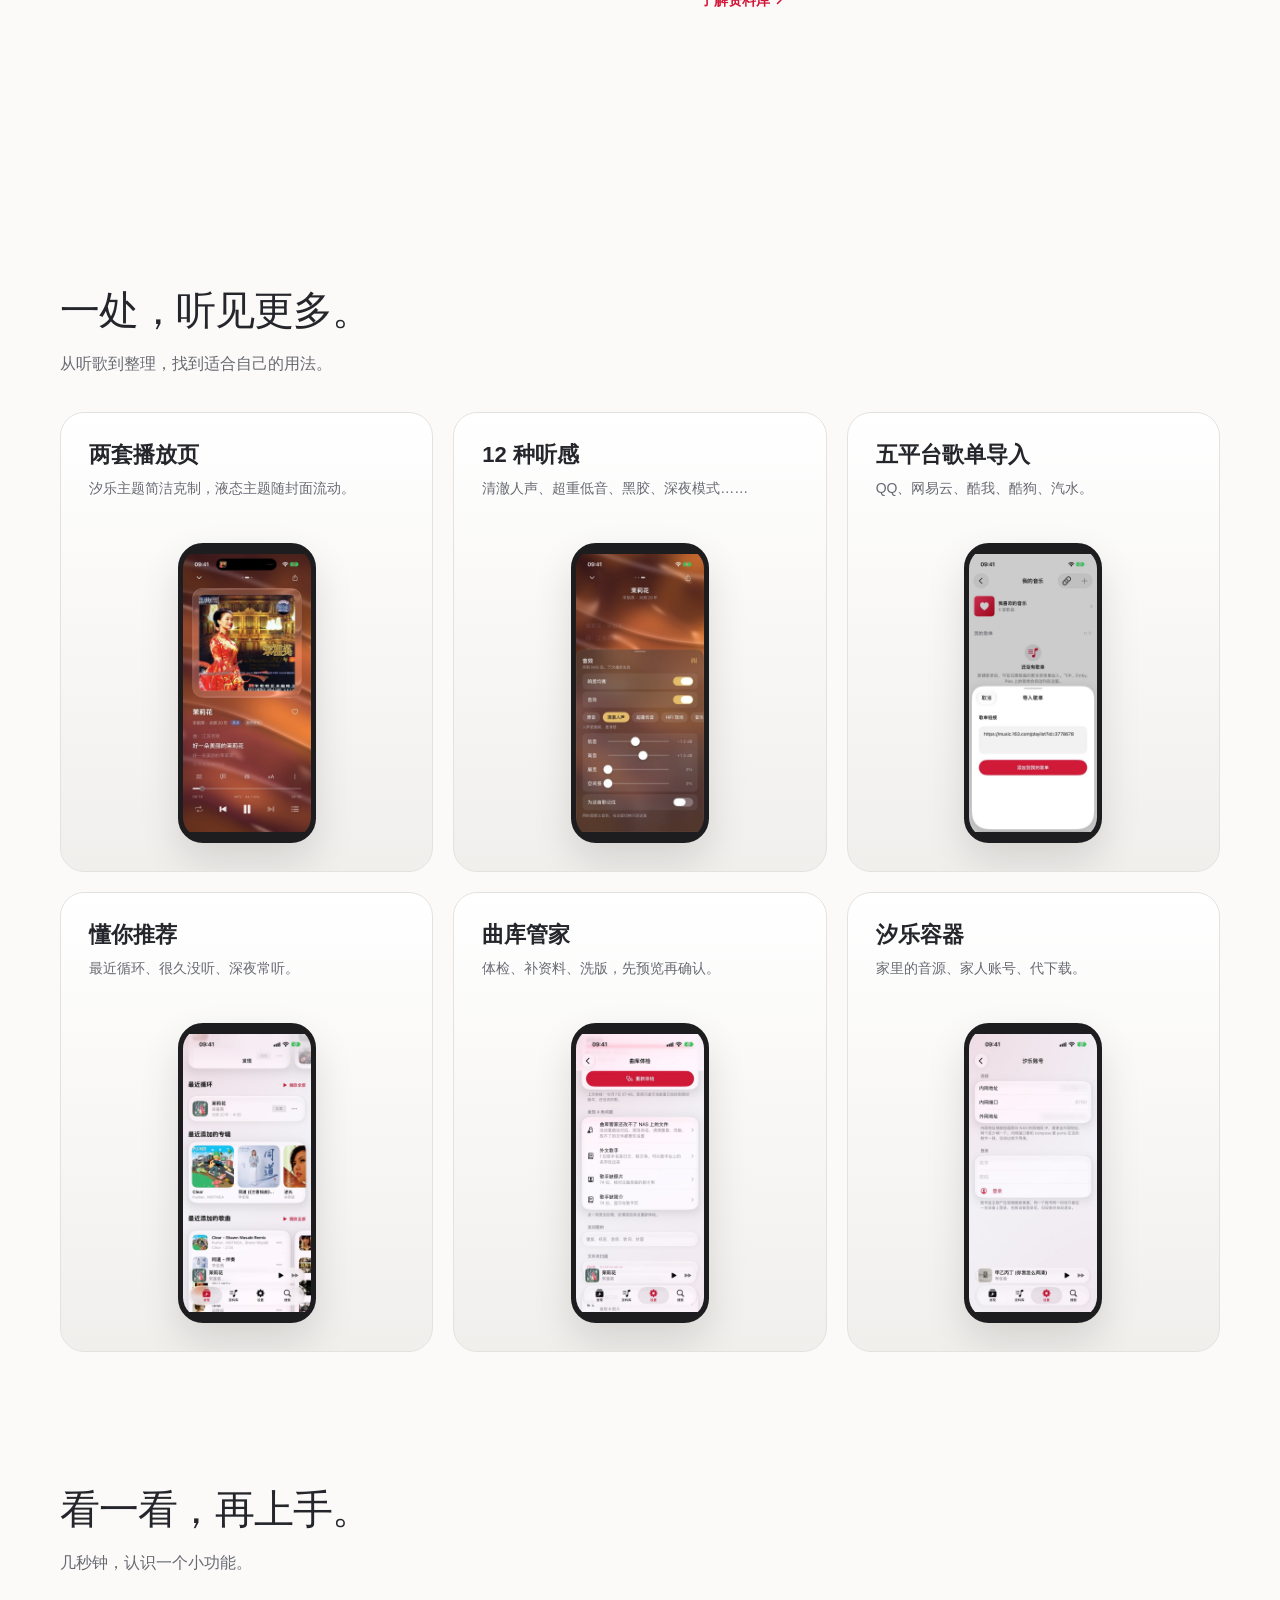
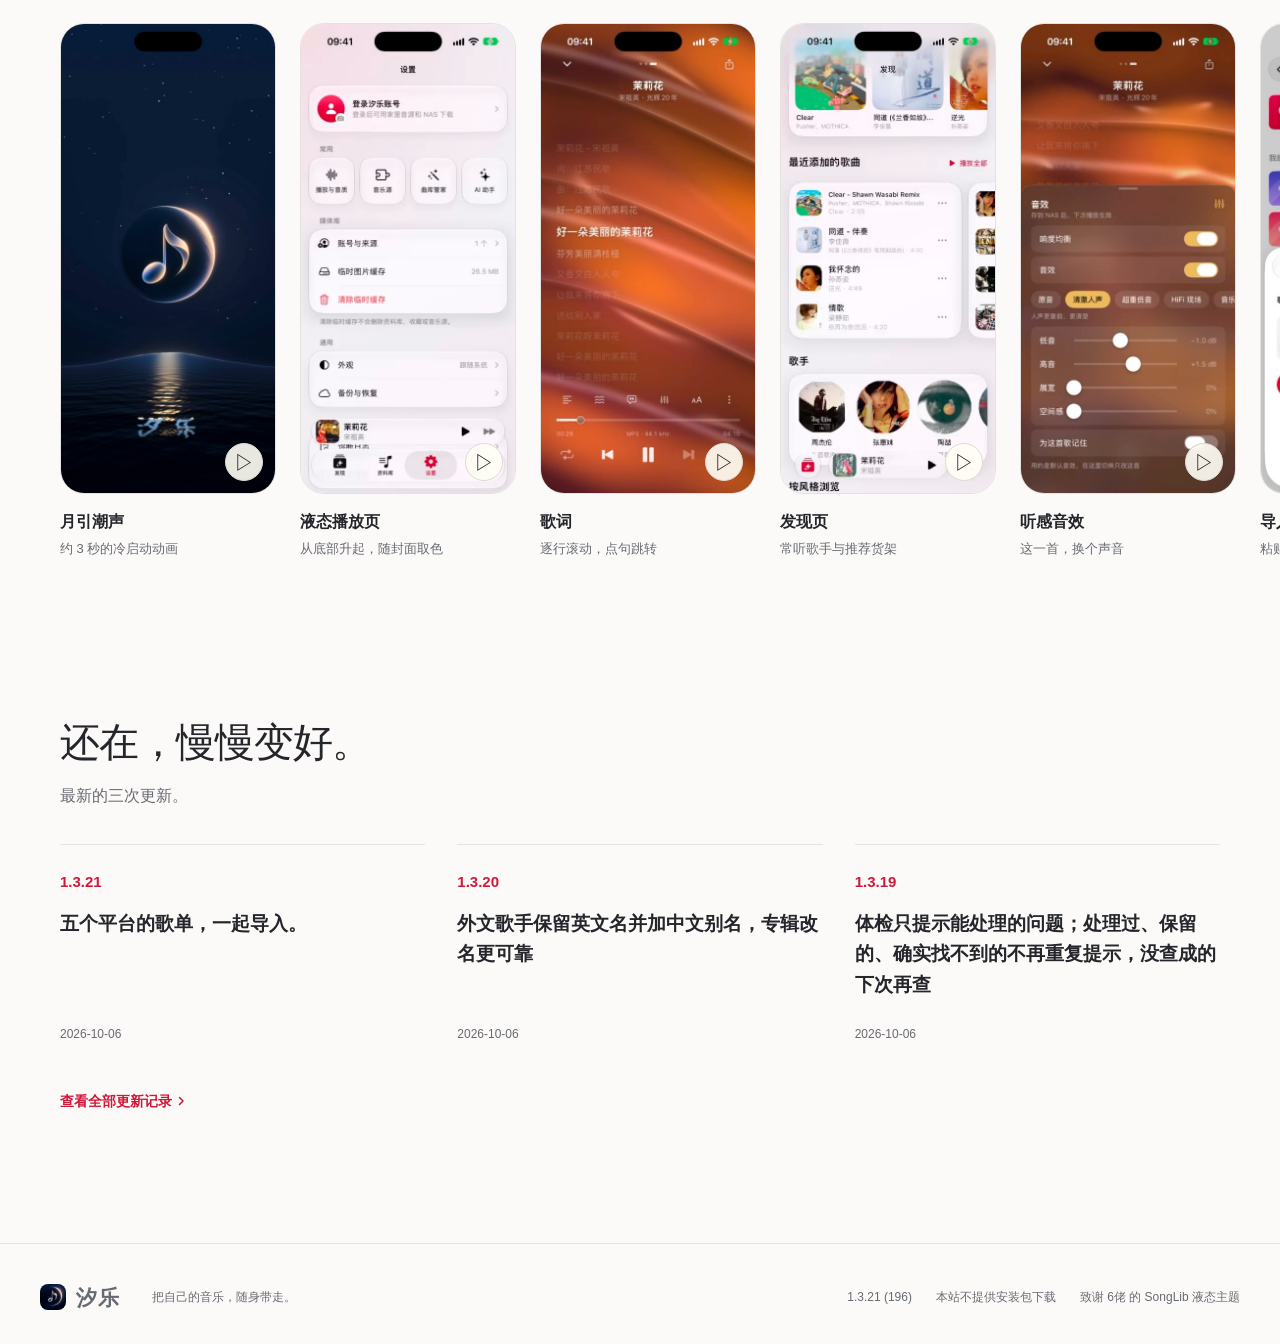
==== commit d9346469: "卡 91E：箭头换细线尖角、按钮去图标、致谢 6佬 的 SongLib 液态主题" ====
--- a/index.html
+++ b/index.html
@@ -15,11 +15,11 @@
 </div></header><main id="main"><section class="hero wrap"><div class="hero-copy">
 <h1>把喜欢的音乐，<br><em>随身带走。</em></h1>
 <p>从家里的曲库，到下一首好歌。<br>属于自己的音乐，在汐乐相遇。</p>
-<div class="hero-actions"><a class="button primary" href="wiki/quickstart.html">开始使用 <span aria-hidden="true">↗</span></a>
-<a class="button secondary" href="wiki/changelog.html">看更新 <span aria-hidden="true">→</span></a></div></div>
-<div class="hero-visual"><div class="moon-wash"></div><figure class="phone-figure hero-phone"><button class="phone lightbox-trigger" data-lightbox="xiyue/screenshots/player-songlib.jpg" aria-label="放大：SongLib 液态主题"><img src="xiyue/screenshots/player-songlib.jpg" alt="SongLib 液态主题" width="552" height="1200" loading="eager" decoding="async"></button></figure></div></section><section class="story wrap" aria-label="汐乐的五种日常"><div class="story-device"><div class="story-phone phone"><img class="story-image is-current" data-story-image="0" src="xiyue/screenshots/sources.jpg" alt="接上自己的曲库" width="552" height="1200" loading="lazy"><img class="story-image " data-story-image="1" src="xiyue/screenshots/discover.jpg" alt="发现下一首" width="552" height="1200" loading="lazy"><img class="story-image " data-story-image="2" src="xiyue/screenshots/player-songlib.jpg" alt="沉浸地听" width="552" height="1200" loading="lazy"><img class="story-image " data-story-image="3" src="xiyue/screenshots/effects.jpg" alt="调成喜欢的声音" width="552" height="1200" loading="lazy"><img class="story-image " data-story-image="4" src="xiyue/screenshots/library-stats.jpg" alt="看见自己的听歌" width="552" height="1200" loading="lazy"></div></div><div class='story-steps'><section class="story-step" data-story="0"><h2>接上自己的曲库</h2><p>飞牛、WebDAV、Plex、Emby，加上你自备的在线音源，全在一个地方。</p><a class="text-link" href="wiki/sources.html">了解账号与来源 <span aria-hidden="true">→</span></a></section><section class="story-step" data-story="1"><h2>发现下一首</h2><p>常听的歌手、在线榜单、说一句就能找歌。</p><a class="text-link" href="wiki/discover.html">了解发现与搜索 <span aria-hidden="true">→</span></a></section><section class="story-step" data-story="2"><h2>沉浸地听</h2><p>两套播放页、逐句歌词、随声音起伏的波面。</p><a class="text-link" href="wiki/player.html">了解播放页 <span aria-hidden="true">→</span></a></section><section class="story-step" data-story="3"><h2>调成喜欢的声音</h2><p>无缝切歌、响度均衡、12 种听感音效。</p><a class="text-link" href="wiki/sound.html">了解音质与音效 <span aria-hidden="true">→</span></a></section><section class="story-step" data-story="4"><h2>看见自己的听歌</h2><p>收听热力图、常听歌手、曲库画像。</p><a class="text-link" href="wiki/library.html">了解资料库 <span aria-hidden="true">→</span></a></section></div></section><section class="wrap section-space" id="features"><div class="section-heading"><h2>一处，听见更多。</h2><p>从听歌到整理，找到适合自己的用法。</p></div><div class="bento-grid"><a class="bento reveal" href="wiki/player.html"><div class="bento-copy"><h3>两套播放页</h3><p>汐乐主题简洁克制，液态主题随封面流动。</p><span class="bento-arrow" aria-hidden="true">↗</span><span class="bento-more">了解更多 <span aria-hidden="true">→</span></span></div><div class="bento-image"><img src="xiyue/screenshots/player-songlib.jpg" alt="两套播放页" width="552" height="1200" loading="lazy"></div></a><a class="bento reveal" href="wiki/sound.html"><div class="bento-copy"><h3>12 种听感</h3><p>清澈人声、超重低音、黑胶、深夜模式……</p><span class="bento-arrow" aria-hidden="true">↗</span><span class="bento-more">了解更多 <span aria-hidden="true">→</span></span></div><div class="bento-image"><img src="xiyue/screenshots/effects.jpg" alt="12 种听感" width="552" height="1200" loading="lazy"></div></a><a class="bento reveal" href="wiki/library.html"><div class="bento-copy"><h3>五平台歌单导入</h3><p>QQ、网易云、酷我、酷狗、汽水。</p><span class="bento-arrow" aria-hidden="true">↗</span><span class="bento-more">了解更多 <span aria-hidden="true">→</span></span></div><div class="bento-image"><img src="xiyue/screenshots/import.jpg" alt="五平台歌单导入" width="552" height="1200" loading="lazy"></div></a><a class="bento reveal" href="wiki/discover.html"><div class="bento-copy"><h3>懂你推荐</h3><p>最近循环、很久没听、深夜常听。</p><span class="bento-arrow" aria-hidden="true">↗</span><span class="bento-more">了解更多 <span aria-hidden="true">→</span></span></div><div class="bento-image"><img src="xiyue/screenshots/discover-shelves.jpg" alt="懂你推荐" width="552" height="1200" loading="lazy"></div></a><a class="bento reveal" href="wiki/butler.html"><div class="bento-copy"><h3>曲库管家</h3><p>体检、补资料、洗版，先预览再确认。</p><span class="bento-arrow" aria-hidden="true">↗</span><span class="bento-more">了解更多 <span aria-hidden="true">→</span></span></div><div class="bento-image"><img src="xiyue/screenshots/butler.jpg" alt="曲库管家" width="552" height="1200" loading="lazy"></div></a><a class="bento reveal" href="wiki/container.html"><div class="bento-copy"><h3>汐乐容器</h3><p>家里的音源、家人账号、代下载。</p><span class="bento-arrow" aria-hidden="true">↗</span><span class="bento-more">了解更多 <span aria-hidden="true">→</span></span></div><div class="bento-image"><img src="xiyue/screenshots/account.jpg" alt="汐乐容器" width="552" height="1200" loading="lazy"></div></a></div></section><section class="section-space clip-section"><div class="wrap section-heading"><h2>看一看，再上手。</h2><p>几秒钟，认识一个小功能。</p></div><div class="clip-rail"><figure class="clip-card"><div class="clip-screen"><video muted playsinline loop preload="none" poster="xiyue/videos/launch.jpg" data-video="xiyue/videos/launch.mp4" aria-label="月引潮声演示"></video><button class="video-toggle" aria-label="播放：月引潮声"><span aria-hidden="true">▷</span></button></div><figcaption><h3>月引潮声</h3><p>约 3 秒的冷启动动画</p></figcaption></figure><figure class="clip-card"><div class="clip-screen"><video muted playsinline loop preload="none" poster="xiyue/videos/theme.jpg" data-video="xiyue/videos/theme.mp4" aria-label="液态播放页演示"></video><button class="video-toggle" aria-label="播放：液态播放页"><span aria-hidden="true">▷</span></button></div><figcaption><h3>液态播放页</h3><p>从底部升起，随封面取色</p></figcaption></figure><figure class="clip-card"><div class="clip-screen"><video muted playsinline loop preload="none" poster="xiyue/videos/lyrics.jpg" data-video="xiyue/videos/lyrics.mp4" aria-label="歌词演示"></video><button class="video-toggle" aria-label="播放：歌词"><span aria-hidden="true">▷</span></button></div><figcaption><h3>歌词</h3><p>逐行滚动，点句跳转</p></figcaption></figure><figure class="clip-card"><div class="clip-screen"><video muted playsinline loop preload="none" poster="xiyue/videos/discover.jpg" data-video="xiyue/videos/discover.mp4" aria-label="发现页演示"></video><button class="video-toggle" aria-label="播放：发现页"><span aria-hidden="true">▷</span></button></div><figcaption><h3>发现页</h3><p>常听歌手与推荐货架</p></figcaption></figure><figure class="clip-card"><div class="clip-screen"><video muted playsinline loop preload="none" poster="xiyue/videos/effects.jpg" data-video="xiyue/videos/effects.mp4" aria-label="听感音效演示"></video><button class="video-toggle" aria-label="播放：听感音效"><span aria-hidden="true">▷</span></button></div><figcaption><h3>听感音效</h3><p>这一首，换个声音</p></figcaption></figure><figure class="clip-card"><div class="clip-screen"><video muted playsinline loop preload="none" poster="xiyue/videos/import.jpg" data-video="xiyue/videos/import.mp4" aria-label="导入歌单演示"></video><button class="video-toggle" aria-label="播放：导入歌单"><span aria-hidden="true">▷</span></button></div><figcaption><h3>导入歌单</h3><p>粘贴分享文案即可</p></figcaption></figure><figure class="clip-card"><div class="clip-screen"><video muted playsinline loop preload="none" poster="xiyue/videos/collections.jpg" data-video="xiyue/videos/collections.mp4" aria-label="我的音乐演示"></video><button class="video-toggle" aria-label="播放：我的音乐"><span aria-hidden="true">▷</span></button></div><figcaption><h3>我的音乐</h3><p>所有歌单放在一起</p></figcaption></figure><figure class="clip-card"><div class="clip-screen"><video muted playsinline loop preload="none" poster="xiyue/videos/butler.jpg" data-video="xiyue/videos/butler.mp4" aria-label="曲库管家演示"></video><button class="video-toggle" aria-label="播放：曲库管家"><span aria-hidden="true">▷</span></button></div><figcaption><h3>曲库管家</h3><p>先体检，再整理</p></figcaption></figure></div></section><section class="wrap section-space"><div class="section-heading"><h2>还在，慢慢变好。</h2><p>最新的三次更新。</p></div><div class="latest-grid"><a class="latest-card reveal" href="wiki/changelog.html#v-1-3-21"><span>1.3.21</span><h3>五个平台的歌单，一起导入。</h3><p>2026-10-06 <span aria-hidden="true">→</span></p></a><a class="latest-card reveal" href="wiki/changelog.html#v-1-3-20"><span>1.3.20</span><h3>外文歌手保留英文名并加中文别名，专辑改名更可靠</h3><p>2026-10-06 <span aria-hidden="true">→</span></p></a><a class="latest-card reveal" href="wiki/changelog.html#v-1-3-19"><span>1.3.19</span><h3>体检只提示能处理的问题；处理过、保留的、确实找不到的不再重复提示，没查成的下次再查</h3><p>2026-10-06 <span aria-hidden="true">→</span></p></a></div><a class="text-link archive-link" href="wiki/changelog.html">查看全部更新记录 <span aria-hidden="true">→</span></a></section></main>
+<div class="hero-actions"><a class="button primary" href="wiki/quickstart.html">开始使用</a>
+<a class="text-link hero-update" href="wiki/changelog.html">查看更新记录<svg class="chev" viewBox="0 0 10 10" width="10" height="10" aria-hidden="true" focusable="false"><path d="M3.5 1.5 7 5l-3.5 3.5" fill="none" stroke="currentColor" stroke-width="1.6" stroke-linecap="round" stroke-linejoin="round"/></svg></a></div></div>
+<div class="hero-visual"><div class="moon-wash"></div><figure class="phone-figure hero-phone"><button class="phone lightbox-trigger" data-lightbox="xiyue/screenshots/player-songlib.jpg" aria-label="放大：SongLib 液态主题"><img src="xiyue/screenshots/player-songlib.jpg" alt="SongLib 液态主题" width="552" height="1200" loading="eager" decoding="async"></button></figure></div></section><section class="story wrap" aria-label="汐乐的五种日常"><div class="story-device"><div class="story-phone phone"><img class="story-image is-current" data-story-image="0" src="xiyue/screenshots/sources.jpg" alt="接上自己的曲库" width="552" height="1200" loading="lazy"><img class="story-image " data-story-image="1" src="xiyue/screenshots/discover.jpg" alt="发现下一首" width="552" height="1200" loading="lazy"><img class="story-image " data-story-image="2" src="xiyue/screenshots/player-songlib.jpg" alt="沉浸地听" width="552" height="1200" loading="lazy"><img class="story-image " data-story-image="3" src="xiyue/screenshots/effects.jpg" alt="调成喜欢的声音" width="552" height="1200" loading="lazy"><img class="story-image " data-story-image="4" src="xiyue/screenshots/library-stats.jpg" alt="看见自己的听歌" width="552" height="1200" loading="lazy"></div></div><div class='story-steps'><section class="story-step" data-story="0"><h2>接上自己的曲库</h2><p>飞牛、WebDAV、Plex、Emby，加上你自备的在线音源，全在一个地方。</p><a class="text-link" href="wiki/sources.html">了解账号与来源<svg class="chev" viewBox="0 0 10 10" width="10" height="10" aria-hidden="true" focusable="false"><path d="M3.5 1.5 7 5l-3.5 3.5" fill="none" stroke="currentColor" stroke-width="1.6" stroke-linecap="round" stroke-linejoin="round"/></svg></a></section><section class="story-step" data-story="1"><h2>发现下一首</h2><p>常听的歌手、在线榜单、说一句就能找歌。</p><a class="text-link" href="wiki/discover.html">了解发现与搜索<svg class="chev" viewBox="0 0 10 10" width="10" height="10" aria-hidden="true" focusable="false"><path d="M3.5 1.5 7 5l-3.5 3.5" fill="none" stroke="currentColor" stroke-width="1.6" stroke-linecap="round" stroke-linejoin="round"/></svg></a></section><section class="story-step" data-story="2"><h2>沉浸地听</h2><p>两套播放页、逐句歌词、随声音起伏的波面。</p><a class="text-link" href="wiki/player.html">了解播放页<svg class="chev" viewBox="0 0 10 10" width="10" height="10" aria-hidden="true" focusable="false"><path d="M3.5 1.5 7 5l-3.5 3.5" fill="none" stroke="currentColor" stroke-width="1.6" stroke-linecap="round" stroke-linejoin="round"/></svg></a></section><section class="story-step" data-story="3"><h2>调成喜欢的声音</h2><p>无缝切歌、响度均衡、12 种听感音效。</p><a class="text-link" href="wiki/sound.html">了解音质与音效<svg class="chev" viewBox="0 0 10 10" width="10" height="10" aria-hidden="true" focusable="false"><path d="M3.5 1.5 7 5l-3.5 3.5" fill="none" stroke="currentColor" stroke-width="1.6" stroke-linecap="round" stroke-linejoin="round"/></svg></a></section><section class="story-step" data-story="4"><h2>看见自己的听歌</h2><p>收听热力图、常听歌手、曲库画像。</p><a class="text-link" href="wiki/library.html">了解资料库<svg class="chev" viewBox="0 0 10 10" width="10" height="10" aria-hidden="true" focusable="false"><path d="M3.5 1.5 7 5l-3.5 3.5" fill="none" stroke="currentColor" stroke-width="1.6" stroke-linecap="round" stroke-linejoin="round"/></svg></a></section></div></section><section class="wrap section-space" id="features"><div class="section-heading"><h2>一处，听见更多。</h2><p>从听歌到整理，找到适合自己的用法。</p></div><div class="bento-grid"><a class="bento reveal" href="wiki/player.html"><div class="bento-copy"><h3>两套播放页</h3><p>汐乐主题简洁克制，液态主题随封面流动。</p><span class="bento-more">了解更多<svg class="chev" viewBox="0 0 10 10" width="10" height="10" aria-hidden="true" focusable="false"><path d="M3.5 1.5 7 5l-3.5 3.5" fill="none" stroke="currentColor" stroke-width="1.6" stroke-linecap="round" stroke-linejoin="round"/></svg></span></div><div class="bento-image"><img src="xiyue/screenshots/player-songlib.jpg" alt="两套播放页" width="552" height="1200" loading="lazy"></div></a><a class="bento reveal" href="wiki/sound.html"><div class="bento-copy"><h3>12 种听感</h3><p>清澈人声、超重低音、黑胶、深夜模式……</p><span class="bento-more">了解更多<svg class="chev" viewBox="0 0 10 10" width="10" height="10" aria-hidden="true" focusable="false"><path d="M3.5 1.5 7 5l-3.5 3.5" fill="none" stroke="currentColor" stroke-width="1.6" stroke-linecap="round" stroke-linejoin="round"/></svg></span></div><div class="bento-image"><img src="xiyue/screenshots/effects.jpg" alt="12 种听感" width="552" height="1200" loading="lazy"></div></a><a class="bento reveal" href="wiki/library.html"><div class="bento-copy"><h3>五平台歌单导入</h3><p>QQ、网易云、酷我、酷狗、汽水。</p><span class="bento-more">了解更多<svg class="chev" viewBox="0 0 10 10" width="10" height="10" aria-hidden="true" focusable="false"><path d="M3.5 1.5 7 5l-3.5 3.5" fill="none" stroke="currentColor" stroke-width="1.6" stroke-linecap="round" stroke-linejoin="round"/></svg></span></div><div class="bento-image"><img src="xiyue/screenshots/import.jpg" alt="五平台歌单导入" width="552" height="1200" loading="lazy"></div></a><a class="bento reveal" href="wiki/discover.html"><div class="bento-copy"><h3>懂你推荐</h3><p>最近循环、很久没听、深夜常听。</p><span class="bento-more">了解更多<svg class="chev" viewBox="0 0 10 10" width="10" height="10" aria-hidden="true" focusable="false"><path d="M3.5 1.5 7 5l-3.5 3.5" fill="none" stroke="currentColor" stroke-width="1.6" stroke-linecap="round" stroke-linejoin="round"/></svg></span></div><div class="bento-image"><img src="xiyue/screenshots/discover-shelves.jpg" alt="懂你推荐" width="552" height="1200" loading="lazy"></div></a><a class="bento reveal" href="wiki/butler.html"><div class="bento-copy"><h3>曲库管家</h3><p>体检、补资料、洗版，先预览再确认。</p><span class="bento-more">了解更多<svg class="chev" viewBox="0 0 10 10" width="10" height="10" aria-hidden="true" focusable="false"><path d="M3.5 1.5 7 5l-3.5 3.5" fill="none" stroke="currentColor" stroke-width="1.6" stroke-linecap="round" stroke-linejoin="round"/></svg></span></div><div class="bento-image"><img src="xiyue/screenshots/butler.jpg" alt="曲库管家" width="552" height="1200" loading="lazy"></div></a><a class="bento reveal" href="wiki/container.html"><div class="bento-copy"><h3>汐乐容器</h3><p>家里的音源、家人账号、代下载。</p><span class="bento-more">了解更多<svg class="chev" viewBox="0 0 10 10" width="10" height="10" aria-hidden="true" focusable="false"><path d="M3.5 1.5 7 5l-3.5 3.5" fill="none" stroke="currentColor" stroke-width="1.6" stroke-linecap="round" stroke-linejoin="round"/></svg></span></div><div class="bento-image"><img src="xiyue/screenshots/account.jpg" alt="汐乐容器" width="552" height="1200" loading="lazy"></div></a></div></section><section class="section-space clip-section"><div class="wrap section-heading"><h2>看一看，再上手。</h2><p>几秒钟，认识一个小功能。</p></div><div class="clip-rail"><figure class="clip-card"><div class="clip-screen"><video muted playsinline loop preload="none" poster="xiyue/videos/launch.jpg" data-video="xiyue/videos/launch.mp4" aria-label="月引潮声演示"></video><button class="video-toggle" aria-label="播放：月引潮声"><span aria-hidden="true">▷</span></button></div><figcaption><h3>月引潮声</h3><p>约 3 秒的冷启动动画</p></figcaption></figure><figure class="clip-card"><div class="clip-screen"><video muted playsinline loop preload="none" poster="xiyue/videos/theme.jpg" data-video="xiyue/videos/theme.mp4" aria-label="液态播放页演示"></video><button class="video-toggle" aria-label="播放：液态播放页"><span aria-hidden="true">▷</span></button></div><figcaption><h3>液态播放页</h3><p>从底部升起，随封面取色</p></figcaption></figure><figure class="clip-card"><div class="clip-screen"><video muted playsinline loop preload="none" poster="xiyue/videos/lyrics.jpg" data-video="xiyue/videos/lyrics.mp4" aria-label="歌词演示"></video><button class="video-toggle" aria-label="播放：歌词"><span aria-hidden="true">▷</span></button></div><figcaption><h3>歌词</h3><p>逐行滚动，点句跳转</p></figcaption></figure><figure class="clip-card"><div class="clip-screen"><video muted playsinline loop preload="none" poster="xiyue/videos/discover.jpg" data-video="xiyue/videos/discover.mp4" aria-label="发现页演示"></video><button class="video-toggle" aria-label="播放：发现页"><span aria-hidden="true">▷</span></button></div><figcaption><h3>发现页</h3><p>常听歌手与推荐货架</p></figcaption></figure><figure class="clip-card"><div class="clip-screen"><video muted playsinline loop preload="none" poster="xiyue/videos/effects.jpg" data-video="xiyue/videos/effects.mp4" aria-label="听感音效演示"></video><button class="video-toggle" aria-label="播放：听感音效"><span aria-hidden="true">▷</span></button></div><figcaption><h3>听感音效</h3><p>这一首，换个声音</p></figcaption></figure><figure class="clip-card"><div class="clip-screen"><video muted playsinline loop preload="none" poster="xiyue/videos/import.jpg" data-video="xiyue/videos/import.mp4" aria-label="导入歌单演示"></video><button class="video-toggle" aria-label="播放：导入歌单"><span aria-hidden="true">▷</span></button></div><figcaption><h3>导入歌单</h3><p>粘贴分享文案即可</p></figcaption></figure><figure class="clip-card"><div class="clip-screen"><video muted playsinline loop preload="none" poster="xiyue/videos/collections.jpg" data-video="xiyue/videos/collections.mp4" aria-label="我的音乐演示"></video><button class="video-toggle" aria-label="播放：我的音乐"><span aria-hidden="true">▷</span></button></div><figcaption><h3>我的音乐</h3><p>所有歌单放在一起</p></figcaption></figure><figure class="clip-card"><div class="clip-screen"><video muted playsinline loop preload="none" poster="xiyue/videos/butler.jpg" data-video="xiyue/videos/butler.mp4" aria-label="曲库管家演示"></video><button class="video-toggle" aria-label="播放：曲库管家"><span aria-hidden="true">▷</span></button></div><figcaption><h3>曲库管家</h3><p>先体检，再整理</p></figcaption></figure></div></section><section class="wrap section-space"><div class="section-heading"><h2>还在，慢慢变好。</h2><p>最新的三次更新。</p></div><div class="latest-grid"><a class="latest-card reveal" href="wiki/changelog.html#v-1-3-21"><span>1.3.21</span><h3>五个平台的歌单，一起导入。</h3><p>2026-10-06</p></a><a class="latest-card reveal" href="wiki/changelog.html#v-1-3-20"><span>1.3.20</span><h3>外文歌手保留英文名并加中文别名，专辑改名更可靠</h3><p>2026-10-06</p></a><a class="latest-card reveal" href="wiki/changelog.html#v-1-3-19"><span>1.3.19</span><h3>体检只提示能处理的问题；处理过、保留的、确实找不到的不再重复提示，没查成的下次再查</h3><p>2026-10-06</p></a></div><a class="text-link archive-link" href="wiki/changelog.html">查看全部更新记录<svg class="chev" viewBox="0 0 10 10" width="10" height="10" aria-hidden="true" focusable="false"><path d="M3.5 1.5 7 5l-3.5 3.5" fill="none" stroke="currentColor" stroke-width="1.6" stroke-linecap="round" stroke-linejoin="round"/></svg></a></section></main>
 <footer class="site-footer"><a class="brand" href="index.html"><img src="xiyue/icon.png" alt="" width="26" height="26"><strong>汐乐</strong></a>
-<p>把自己的音乐，随身带走。</p><div><span>1.3.21 (196)</span><span>本站不提供安装包下载</span></div></footer>
+<p>把自己的音乐，随身带走。</p><div><span>1.3.21 (196)</span><span>本站不提供安装包下载</span><span>致谢 6佬 的 SongLib 液态主题</span></div></footer>
 <dialog class="drawer-dialog" id="nav-drawer"><div class="dialog-heading"><strong>使用指南</strong><button data-close aria-label="关闭目录">×</button></div><section class="nav-group"><h2>入门</h2><a href="wiki/quickstart.html" >开始使用<span>安装、连接曲库、添加音源</span></a></section><section class="nav-group"><h2>听歌</h2><a href="wiki/player.html" >播放页<span>两套主题、歌词与实时频谱</span></a><a href="wiki/sound.html" >音质与音效<span>无缝切歌、响度均衡、12 种听感</span></a><a href="wiki/discover.html" >发现与搜索<span>榜单、找歌与懂你推荐</span></a></section><section class="nav-group"><h2>曲库</h2><a href="wiki/library.html" >资料库<span>我的音乐、歌单导入、收听统计</span></a><a href="wiki/sources.html" >账号与来源<span>飞牛、WebDAV、Plex、Emby</span></a><a href="wiki/butler.html" >曲库管家<span>体检、补资料、洗版与整理</span></a></section><section class="nav-group"><h2>进阶</h2><a href="wiki/container.html" >汐乐容器<span>家里的音源、账号与代下载</span></a><a href="wiki/settings.html" >设置<span>外观、日志与备份</span></a></section><section class="nav-group"><h2>帮助</h2><a href="wiki/troubleshooting.html" >常见问题<span>按现象查原因</span></a><a href="wiki/changelog.html" >更新日志<span>每一个版本的变化</span></a></section></dialog>
 <dialog class="search-dialog" id="search-dialog"><div class="search-bar"><label class="sr-only" for="site-query">搜索站内指南</label>
 <input type="search" id="site-query" placeholder="搜功能、设置或遇到的问题…" autocomplete="off"><button data-close aria-label="关闭搜索">Esc</button></div>
--- a/xiyue/wiki.css
+++ b/xiyue/wiki.css
@@ -4,6 +4,7 @@
   --line: #e4e2df; --accent: #d0193a; --accent-soft: #fbeef0; --nav: #fbfaf8ed;
   --shadow: 0 28px 70px #36313a12; --serif: "Songti SC", "Noto Serif SC", serif;
   --sans: -apple-system, "PingFang SC", "Microsoft YaHei", sans-serif;
+  --text: var(--ink);
   --bento-end: #f1efec; --bento-frame: #1d1d1f; --bento-shadow: 0 18px 40px rgba(0,0,0,.12);
   color-scheme: light;
 }
@@ -58,10 +59,10 @@
 .hero h1 { font: 500 clamp(48px, 5.2vw, 72px)/1.25 var(--serif); letter-spacing: -.05em; }
 .hero em { font-style: normal; color: var(--accent); }
 .hero-copy > p { color: var(--muted); font-size: 19px; margin-top: 28px; line-height: 1.8; }
-.hero-actions { margin-top: 34px; display: flex; align-items: center; gap: 14px; }
-.button { display: inline-flex; align-items: center; justify-content: center; gap: 24px; padding: 12px 24px; border-radius: 10px; font-size: 14px; font-weight: 600; white-space: nowrap; }
+.hero-actions { margin-top: 34px; display: flex; align-items: center; gap: 24px; }
+.button { display: inline-flex; align-items: center; justify-content: center; padding: 12px 26px; border-radius: 999px; font-size: 15px; font-weight: 600; white-space: nowrap; }
 .primary { color: #fff; background: #d0193a; }
-.secondary { background: var(--surface); border: 1px solid var(--line); }
+.primary:hover { background: #b81533; }
 .button:hover { transform: translateY(-2px); }
 .hero-visual { position: relative; display: grid; place-items: center; }
 .moon-wash { position: absolute; inset: 12% -5%; background: radial-gradient(ellipse, #efe4e4 0%, transparent 66%); border-radius: 50%; }
@@ -85,7 +86,10 @@
 .story-step { min-height: 520px; display: flex; flex-direction: column; justify-content: center; align-items: flex-start; }
 .story-step h2 { font: 500 39px/1.4 var(--serif); letter-spacing: -.03em; }
 .story-step p { color: var(--muted); max-width: 25em; margin: 20px 0 28px; font-size: 18px; }
-.text-link { font-size: 14px; font-weight: 600; color: var(--accent); display: inline-flex; gap: 20px; align-items: center; }
+.text-link { font-size: 14px; font-weight: 600; color: var(--accent); display: inline-flex; align-items: center; }
+.hero-update { color: var(--text); }
+.chev { flex: none; width: 10px; height: 10px; margin-left: 4px; transition: transform .2s ease; }
+a:hover .chev { transform: translateX(3px); }
 .bento-grid { display: grid; grid-template-columns: repeat(3, minmax(0, 1fr)); grid-auto-rows: 460px; gap: 20px; }
 .bento {
   --phone-height: 300px; --phone-width: calc(var(--phone-height) * 552 / 1200); --phone-radius: calc(var(--phone-width) * .18);
@@ -94,9 +98,8 @@
   background: linear-gradient(180deg, var(--surface), var(--bento-end));
 }
 .bento-copy { position: relative; z-index: 1; }
-.bento h3 { font-size: 22px; padding-right: 32px; }
+.bento h3 { font-size: 22px; }
 .bento p { color: var(--muted); font-size: 14px; line-height: 1.5; margin-top: 8px; display: -webkit-box; -webkit-box-orient: vertical; -webkit-line-clamp: 2; overflow: hidden; }
-.bento-arrow { position: absolute; top: 0; right: 0; font-size: 24px; color: var(--muted); }
 .bento-more { display: none; }
 .bento-image {
   position: absolute; left: 0; right: 0; bottom: 28px; margin-inline: auto;
@@ -121,7 +124,8 @@
 .latest-card p { color: var(--muted); font-size: 12px; display: flex; justify-content: space-between; }
 .archive-link { margin-top: 20px; }
 .site-footer { margin: 88px auto 0; max-width: 1280px; border-top: 1px solid var(--line); padding: 40px 40px 34px; display: flex; align-items: center; gap: 32px; color: var(--muted); font-size: 12px; }
-.site-footer > div { margin-left: auto; display: flex; gap: 24px; }
+.site-footer > div { margin-left: auto; display: flex; flex-wrap: wrap; gap: 8px 24px; }
+.site-footer > div > span { white-space: nowrap; }
 .doc-layout { max-width: 1360px; margin: 0 auto; display: grid; grid-template-columns: 206px minmax(0, 720px) 156px; gap: 52px; padding: 0 40px; }
 .doc-sidebar { position: sticky; top: 72px; align-self: start; height: calc(100dvh - 72px); overflow-y: auto; padding: 34px 0 40px; scrollbar-width: thin; }
 .nav-group { margin-bottom: 25px; }
@@ -161,10 +165,15 @@
 .doc-clip-grid .clip-card { flex-basis: 190px; }
 .inline-clip { width: 190px; margin-top: 20px; }
 .doc-pagination { display: grid; grid-template-columns: 1fr 1fr; gap: 20px; padding: 32px 0; margin-top: 64px; border-top: 1px solid var(--line); }
-.doc-pagination a { display: flex; flex-direction: column; gap: 6px; }
-.doc-pagination a:last-child { text-align: right; }
-.doc-pagination span { color: var(--muted); font-size: 12px; }
-.doc-pagination strong { font-size: 15px; }
+.doc-pagination a { display: flex; align-items: center; min-width: 0; border: 1px solid var(--line); border-radius: 14px; padding: 16px 20px; }
+.doc-pagination .previous { justify-content: flex-start; gap: 12px; text-align: left; }
+.doc-pagination .next { justify-content: flex-end; gap: 12px; text-align: right; }
+.doc-pagination span { display: block; color: var(--muted); font-size: 12px; }
+.doc-pagination strong { display: block; font-size: 15px; margin-top: 6px; }
+.doc-pagination .chev { width: 14px; height: 14px; margin-left: 0; color: var(--muted); }
+.doc-pagination a:hover .chev { color: var(--accent); }
+.doc-pagination .previous .chev { transform: scaleX(-1); }
+.doc-pagination .previous:hover .chev { transform: translateX(-3px) scaleX(-1); }
 .code-block { border: 1px solid var(--line); background: var(--surface); border-radius: 12px; overflow: hidden; margin-top: 25px; }
 .code-block > div { display: flex; justify-content: space-between; padding: 10px 18px; border-bottom: 1px solid var(--line); font-size: 12px; }
 .code-copy { color: var(--accent); }
@@ -224,10 +233,10 @@
 @media (prefers-reduced-motion: no-preference) {
   html { scroll-behavior: smooth; }
   .reveal { transition: opacity .6s ease, transform .6s ease; }
-  .button, .bento { transition: transform .25s ease; }
-  .bento-image { transition: transform .25s ease; }
+  .button { transition: transform .2s ease, background-color .2s ease; }
+  .bento, .bento-image { transition: transform .3s ease; }
   .motion-ready .bento.is-visible:hover, .bento:hover { transform: translateY(-4px); }
-  .bento:hover .bento-image { transform: translateY(-4px); }
+  .bento:hover .bento-image { transform: scale(1.02); }
 }
 @media (max-width: 1024px) {
   .bento-grid { grid-template-columns: repeat(2, minmax(0, 1fr)); grid-auto-rows: 440px; gap: 16px; }
@@ -255,7 +264,7 @@
   .story-step p { font-size: 16px; }
   .story-phone { width: 200px; }
   .site-footer { padding-left: 24px; padding-right: 24px; flex-wrap: wrap; }
-  .site-footer > div { width: 100%; margin: 0; justify-content: space-between; }
+  .site-footer > div { width: 100%; margin: 0; }
 }
 @media (max-width: 640px) {
   #features.wrap { width: calc(100% - 32px); }
@@ -264,8 +273,7 @@
   .bento-copy { width: calc(100% - var(--phone-width) - 20px); margin-block: auto; }
   .bento h3 { font-size: 18px; padding-right: 0; }
   .bento p { font-size: 13px; -webkit-line-clamp: 3; }
-  .bento-arrow { display: none; }
-  .bento-more { display: inline-block; margin-top: 16px; font-size: 12px; font-weight: 600; color: var(--accent); }
+  .bento-more { display: inline-flex; align-items: center; margin-top: 16px; font-size: 12px; font-weight: 600; color: var(--accent); }
   .bento-image { left: auto; right: 20px; top: 0; bottom: 0; margin: auto 0; }
 }
 @media (max-width: 540px) {
@@ -282,8 +290,7 @@
   .hero { grid-template-columns: 1fr; padding-top: 45px; padding-bottom: 52px; gap: 42px; }
   .hero h1 { font-size: 45px; letter-spacing: -.055em; }
   .hero-copy > p { font-size: 16px; margin-top: 20px; }
-  .hero-actions { margin-top: 24px; gap: 10px; }
-  .button { padding: 11px 20px; gap: 20px; font-size: 13px; }
+  .hero-actions { margin-top: 24px; }
   .hero-phone { width: 214px; }
   .hero-visual { min-height: 472px; }
   .moon-wash { inset: 0; }
@@ -294,7 +301,7 @@
   .story-step { min-height: 420px; }
   .story-step h2 { font-family: var(--sans); font-size: 22px; line-height: 1.5; }
   .story-step p { font-size: 14px; margin: 15px 0 19px; }
-  .story-step .text-link { font-size: 12px; gap: 6px; }
+  .story-step .text-link { font-size: 12px; }
   .section-space { padding-top: 65px; padding-bottom: 10px; }
   .section-heading h2 { font-size: 30px; }
   .section-heading p { font-size: 14px; }
@@ -331,6 +338,7 @@
 @media (prefers-reduced-motion: reduce) {
   *, *::before, *::after { animation: none!important; transition: none!important; scroll-behavior: auto!important; }
   .motion-ready .reveal { opacity: 1; transform: none; }
-  .button:hover, .bento:hover { transform: none; }
+  .button:hover, .bento:hover, .bento:hover .bento-image, a:hover .chev { transform: none; }
+  .doc-pagination .previous:hover .chev { transform: scaleX(-1); }
   .hero-phone { transform: none; }
 }
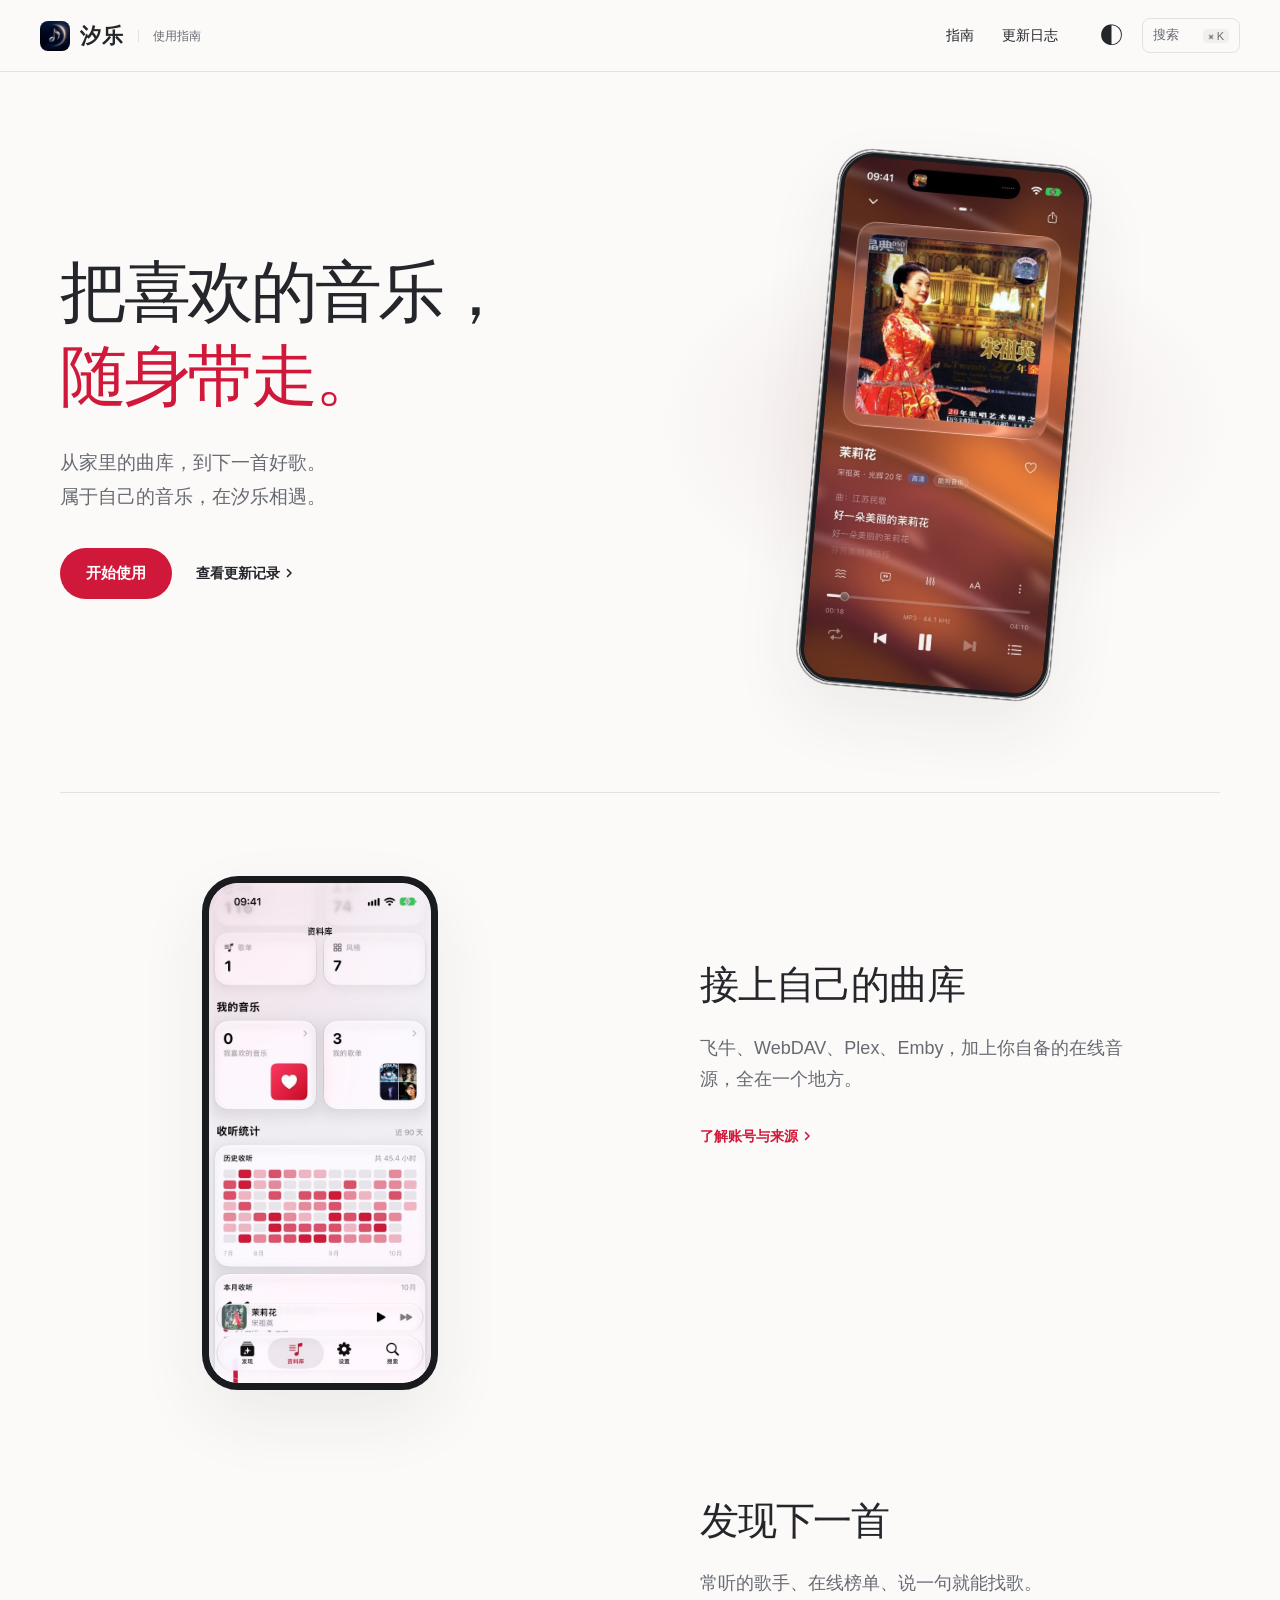
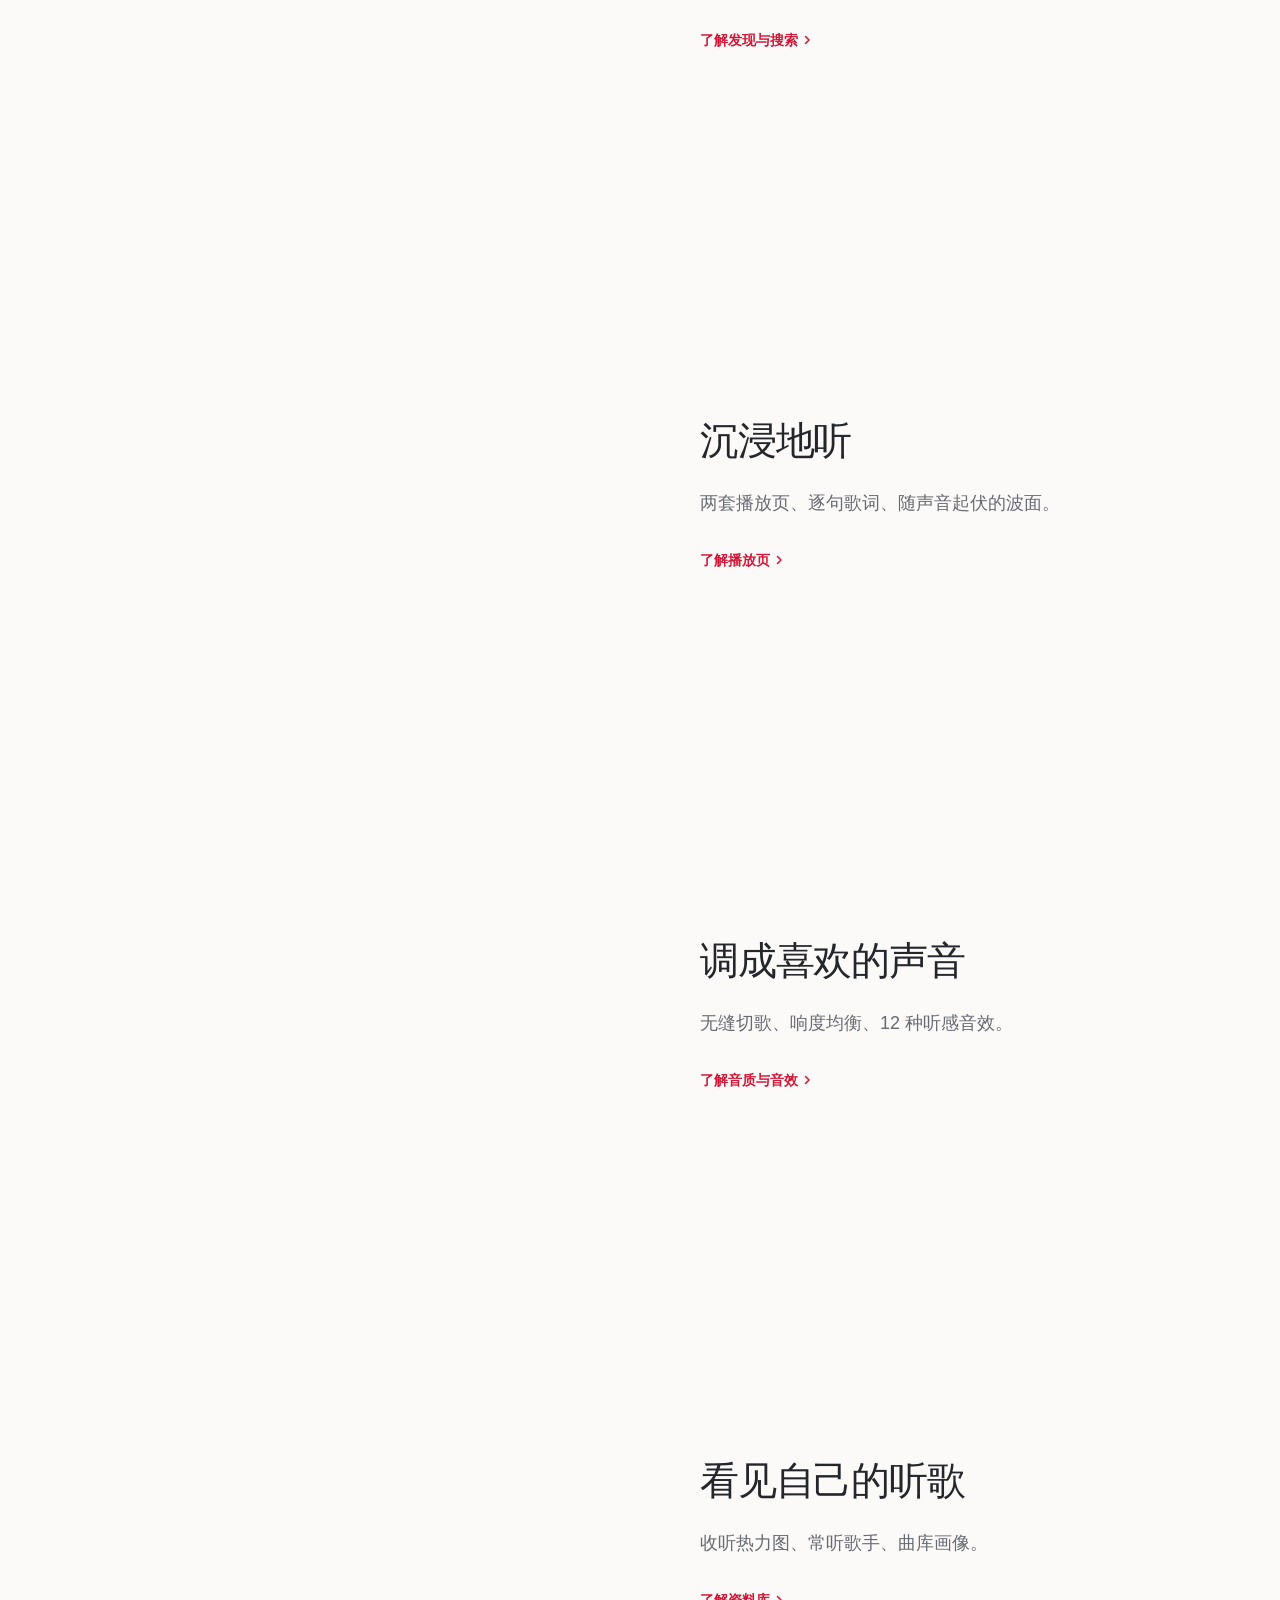
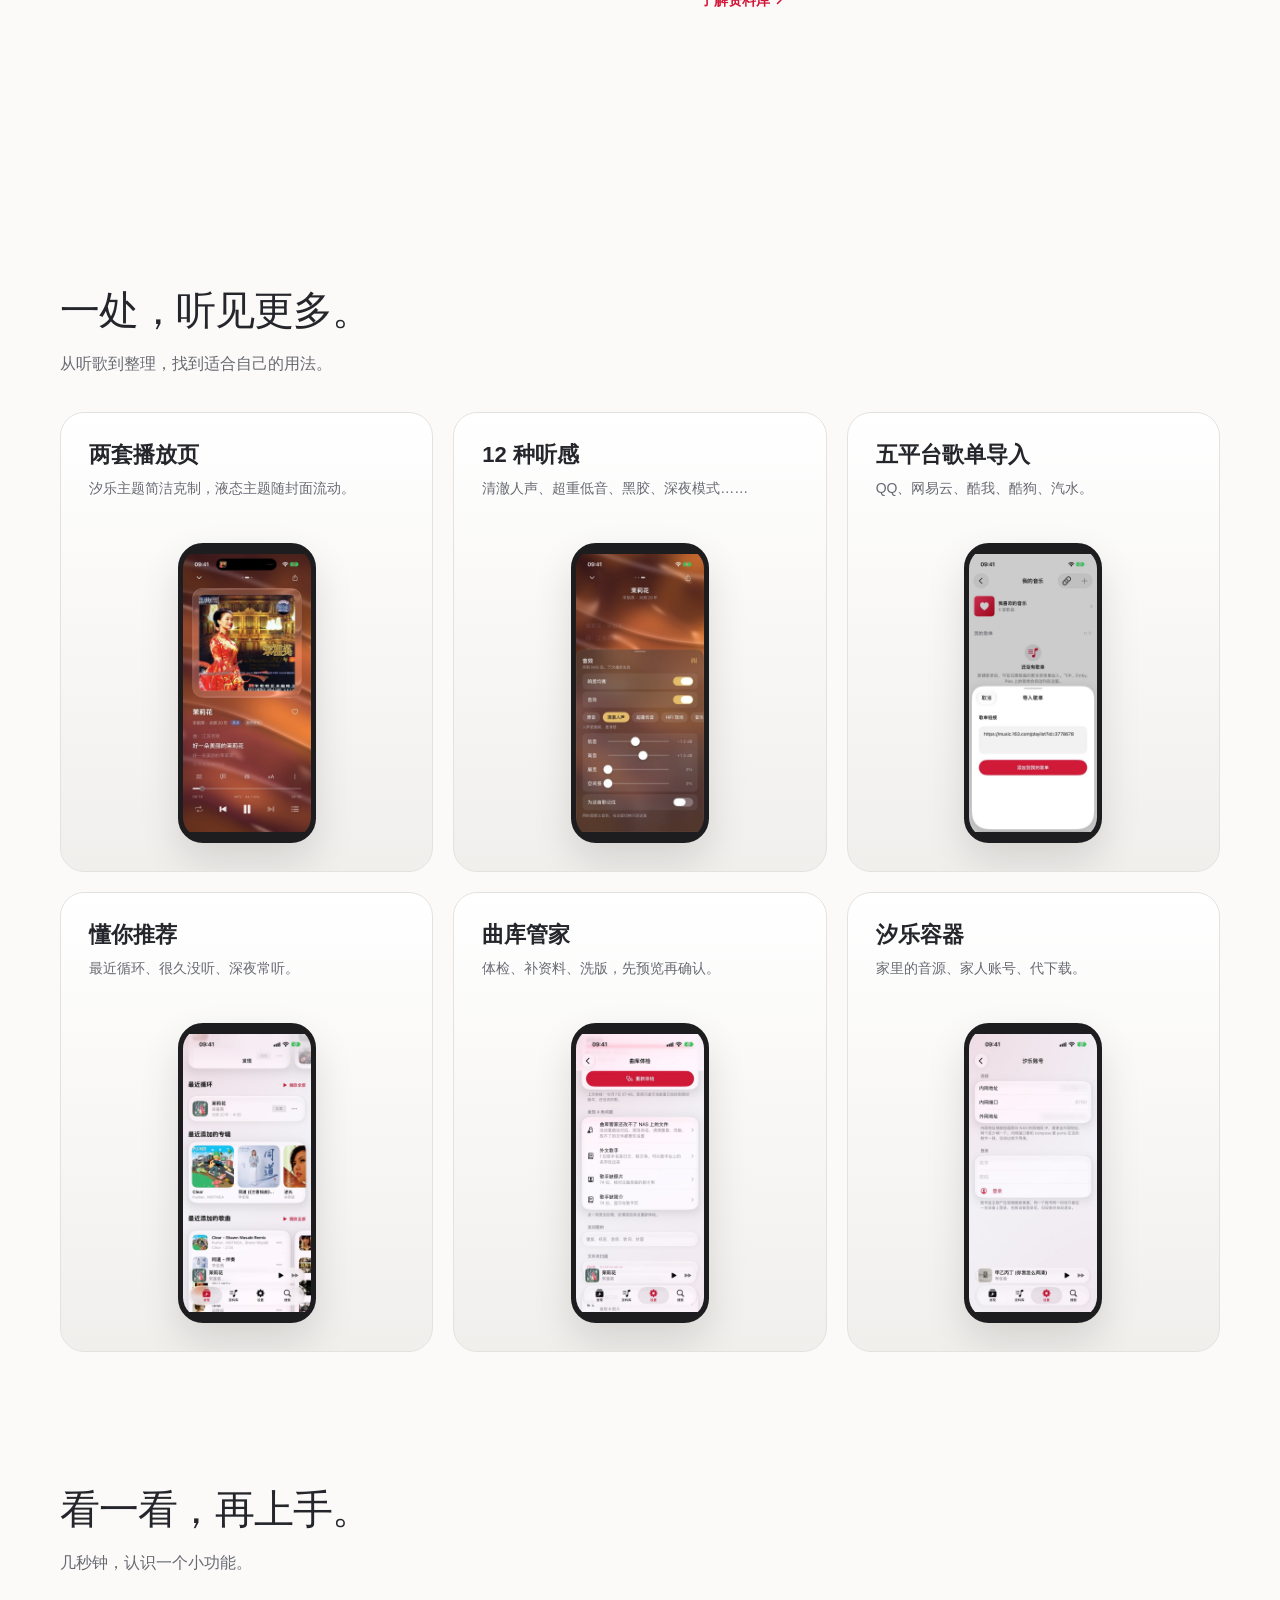
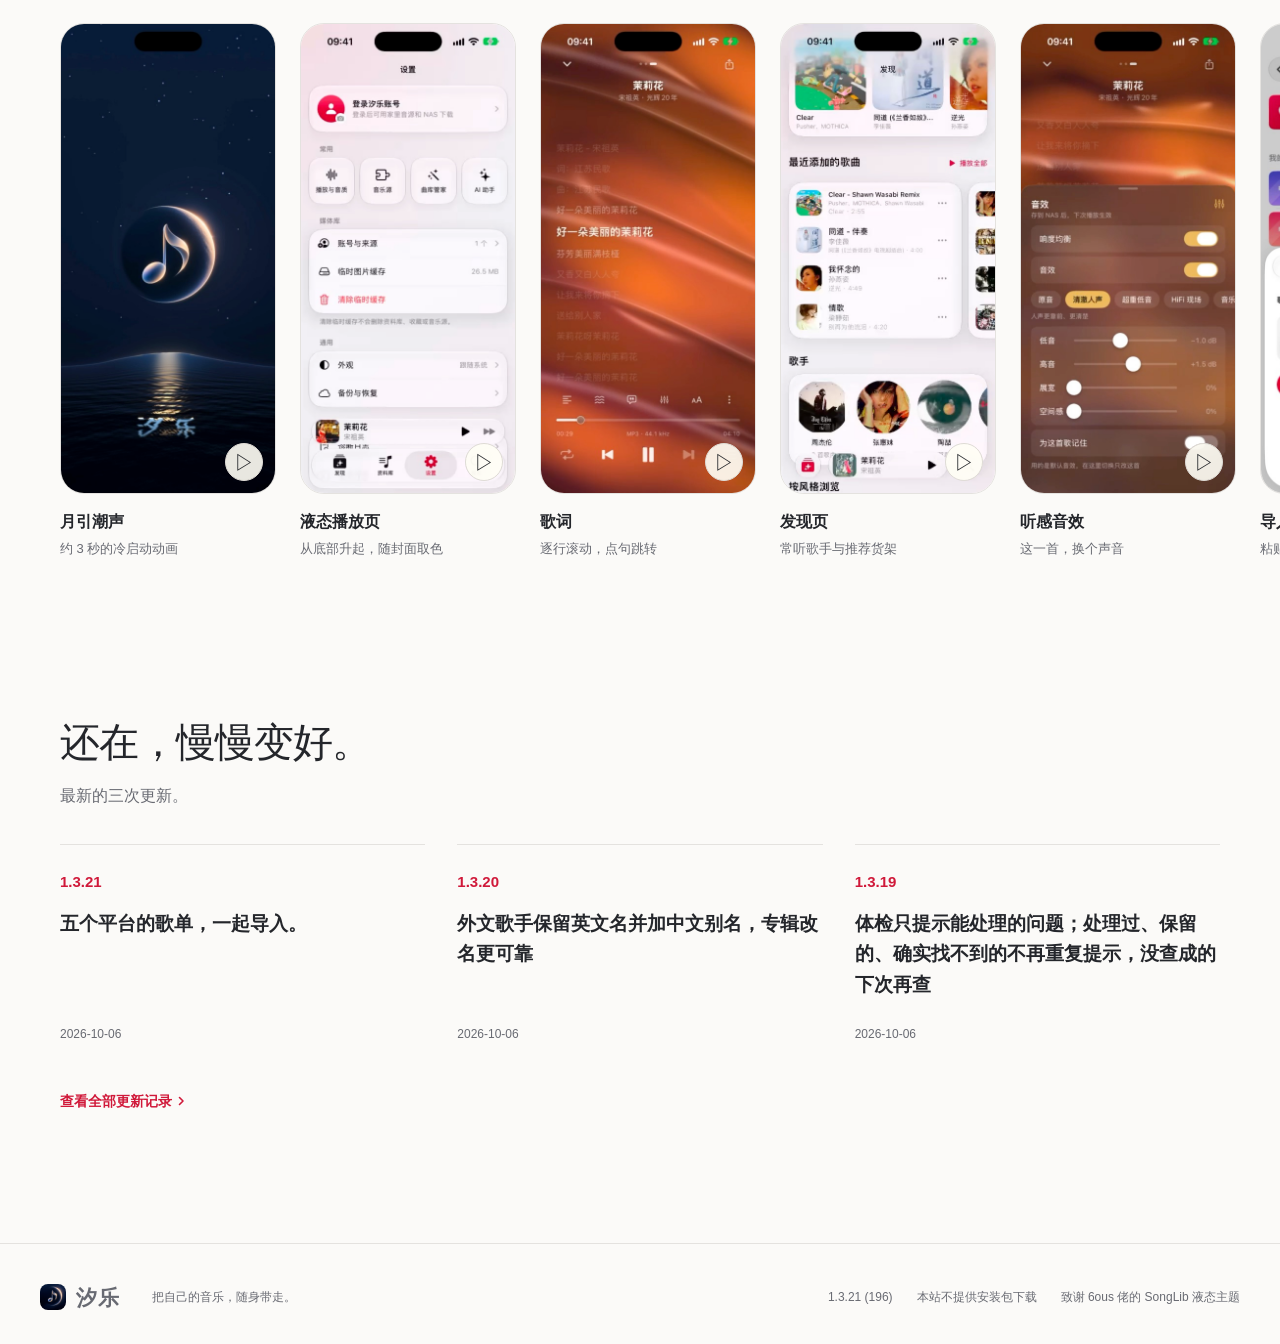
==== commit 01bf07be: "致谢名称改为 6ous 佬" ====
--- a/index.html
+++ b/index.html
@@ -19,7 +19,7 @@
 <a class="text-link hero-update" href="wiki/changelog.html">查看更新记录<svg class="chev" viewBox="0 0 10 10" width="10" height="10" aria-hidden="true" focusable="false"><path d="M3.5 1.5 7 5l-3.5 3.5" fill="none" stroke="currentColor" stroke-width="1.6" stroke-linecap="round" stroke-linejoin="round"/></svg></a></div></div>
 <div class="hero-visual"><div class="moon-wash"></div><figure class="phone-figure hero-phone"><button class="phone lightbox-trigger" data-lightbox="xiyue/screenshots/player-songlib.jpg" aria-label="放大：SongLib 液态主题"><img src="xiyue/screenshots/player-songlib.jpg" alt="SongLib 液态主题" width="552" height="1200" loading="eager" decoding="async"></button></figure></div></section><section class="story wrap" aria-label="汐乐的五种日常"><div class="story-device"><div class="story-phone phone"><img class="story-image is-current" data-story-image="0" src="xiyue/screenshots/sources.jpg" alt="接上自己的曲库" width="552" height="1200" loading="lazy"><img class="story-image " data-story-image="1" src="xiyue/screenshots/discover.jpg" alt="发现下一首" width="552" height="1200" loading="lazy"><img class="story-image " data-story-image="2" src="xiyue/screenshots/player-songlib.jpg" alt="沉浸地听" width="552" height="1200" loading="lazy"><img class="story-image " data-story-image="3" src="xiyue/screenshots/effects.jpg" alt="调成喜欢的声音" width="552" height="1200" loading="lazy"><img class="story-image " data-story-image="4" src="xiyue/screenshots/library-stats.jpg" alt="看见自己的听歌" width="552" height="1200" loading="lazy"></div></div><div class='story-steps'><section class="story-step" data-story="0"><h2>接上自己的曲库</h2><p>飞牛、WebDAV、Plex、Emby，加上你自备的在线音源，全在一个地方。</p><a class="text-link" href="wiki/sources.html">了解账号与来源<svg class="chev" viewBox="0 0 10 10" width="10" height="10" aria-hidden="true" focusable="false"><path d="M3.5 1.5 7 5l-3.5 3.5" fill="none" stroke="currentColor" stroke-width="1.6" stroke-linecap="round" stroke-linejoin="round"/></svg></a></section><section class="story-step" data-story="1"><h2>发现下一首</h2><p>常听的歌手、在线榜单、说一句就能找歌。</p><a class="text-link" href="wiki/discover.html">了解发现与搜索<svg class="chev" viewBox="0 0 10 10" width="10" height="10" aria-hidden="true" focusable="false"><path d="M3.5 1.5 7 5l-3.5 3.5" fill="none" stroke="currentColor" stroke-width="1.6" stroke-linecap="round" stroke-linejoin="round"/></svg></a></section><section class="story-step" data-story="2"><h2>沉浸地听</h2><p>两套播放页、逐句歌词、随声音起伏的波面。</p><a class="text-link" href="wiki/player.html">了解播放页<svg class="chev" viewBox="0 0 10 10" width="10" height="10" aria-hidden="true" focusable="false"><path d="M3.5 1.5 7 5l-3.5 3.5" fill="none" stroke="currentColor" stroke-width="1.6" stroke-linecap="round" stroke-linejoin="round"/></svg></a></section><section class="story-step" data-story="3"><h2>调成喜欢的声音</h2><p>无缝切歌、响度均衡、12 种听感音效。</p><a class="text-link" href="wiki/sound.html">了解音质与音效<svg class="chev" viewBox="0 0 10 10" width="10" height="10" aria-hidden="true" focusable="false"><path d="M3.5 1.5 7 5l-3.5 3.5" fill="none" stroke="currentColor" stroke-width="1.6" stroke-linecap="round" stroke-linejoin="round"/></svg></a></section><section class="story-step" data-story="4"><h2>看见自己的听歌</h2><p>收听热力图、常听歌手、曲库画像。</p><a class="text-link" href="wiki/library.html">了解资料库<svg class="chev" viewBox="0 0 10 10" width="10" height="10" aria-hidden="true" focusable="false"><path d="M3.5 1.5 7 5l-3.5 3.5" fill="none" stroke="currentColor" stroke-width="1.6" stroke-linecap="round" stroke-linejoin="round"/></svg></a></section></div></section><section class="wrap section-space" id="features"><div class="section-heading"><h2>一处，听见更多。</h2><p>从听歌到整理，找到适合自己的用法。</p></div><div class="bento-grid"><a class="bento reveal" href="wiki/player.html"><div class="bento-copy"><h3>两套播放页</h3><p>汐乐主题简洁克制，液态主题随封面流动。</p><span class="bento-more">了解更多<svg class="chev" viewBox="0 0 10 10" width="10" height="10" aria-hidden="true" focusable="false"><path d="M3.5 1.5 7 5l-3.5 3.5" fill="none" stroke="currentColor" stroke-width="1.6" stroke-linecap="round" stroke-linejoin="round"/></svg></span></div><div class="bento-image"><img src="xiyue/screenshots/player-songlib.jpg" alt="两套播放页" width="552" height="1200" loading="lazy"></div></a><a class="bento reveal" href="wiki/sound.html"><div class="bento-copy"><h3>12 种听感</h3><p>清澈人声、超重低音、黑胶、深夜模式……</p><span class="bento-more">了解更多<svg class="chev" viewBox="0 0 10 10" width="10" height="10" aria-hidden="true" focusable="false"><path d="M3.5 1.5 7 5l-3.5 3.5" fill="none" stroke="currentColor" stroke-width="1.6" stroke-linecap="round" stroke-linejoin="round"/></svg></span></div><div class="bento-image"><img src="xiyue/screenshots/effects.jpg" alt="12 种听感" width="552" height="1200" loading="lazy"></div></a><a class="bento reveal" href="wiki/library.html"><div class="bento-copy"><h3>五平台歌单导入</h3><p>QQ、网易云、酷我、酷狗、汽水。</p><span class="bento-more">了解更多<svg class="chev" viewBox="0 0 10 10" width="10" height="10" aria-hidden="true" focusable="false"><path d="M3.5 1.5 7 5l-3.5 3.5" fill="none" stroke="currentColor" stroke-width="1.6" stroke-linecap="round" stroke-linejoin="round"/></svg></span></div><div class="bento-image"><img src="xiyue/screenshots/import.jpg" alt="五平台歌单导入" width="552" height="1200" loading="lazy"></div></a><a class="bento reveal" href="wiki/discover.html"><div class="bento-copy"><h3>懂你推荐</h3><p>最近循环、很久没听、深夜常听。</p><span class="bento-more">了解更多<svg class="chev" viewBox="0 0 10 10" width="10" height="10" aria-hidden="true" focusable="false"><path d="M3.5 1.5 7 5l-3.5 3.5" fill="none" stroke="currentColor" stroke-width="1.6" stroke-linecap="round" stroke-linejoin="round"/></svg></span></div><div class="bento-image"><img src="xiyue/screenshots/discover-shelves.jpg" alt="懂你推荐" width="552" height="1200" loading="lazy"></div></a><a class="bento reveal" href="wiki/butler.html"><div class="bento-copy"><h3>曲库管家</h3><p>体检、补资料、洗版，先预览再确认。</p><span class="bento-more">了解更多<svg class="chev" viewBox="0 0 10 10" width="10" height="10" aria-hidden="true" focusable="false"><path d="M3.5 1.5 7 5l-3.5 3.5" fill="none" stroke="currentColor" stroke-width="1.6" stroke-linecap="round" stroke-linejoin="round"/></svg></span></div><div class="bento-image"><img src="xiyue/screenshots/butler.jpg" alt="曲库管家" width="552" height="1200" loading="lazy"></div></a><a class="bento reveal" href="wiki/container.html"><div class="bento-copy"><h3>汐乐容器</h3><p>家里的音源、家人账号、代下载。</p><span class="bento-more">了解更多<svg class="chev" viewBox="0 0 10 10" width="10" height="10" aria-hidden="true" focusable="false"><path d="M3.5 1.5 7 5l-3.5 3.5" fill="none" stroke="currentColor" stroke-width="1.6" stroke-linecap="round" stroke-linejoin="round"/></svg></span></div><div class="bento-image"><img src="xiyue/screenshots/account.jpg" alt="汐乐容器" width="552" height="1200" loading="lazy"></div></a></div></section><section class="section-space clip-section"><div class="wrap section-heading"><h2>看一看，再上手。</h2><p>几秒钟，认识一个小功能。</p></div><div class="clip-rail"><figure class="clip-card"><div class="clip-screen"><video muted playsinline loop preload="none" poster="xiyue/videos/launch.jpg" data-video="xiyue/videos/launch.mp4" aria-label="月引潮声演示"></video><button class="video-toggle" aria-label="播放：月引潮声"><span aria-hidden="true">▷</span></button></div><figcaption><h3>月引潮声</h3><p>约 3 秒的冷启动动画</p></figcaption></figure><figure class="clip-card"><div class="clip-screen"><video muted playsinline loop preload="none" poster="xiyue/videos/theme.jpg" data-video="xiyue/videos/theme.mp4" aria-label="液态播放页演示"></video><button class="video-toggle" aria-label="播放：液态播放页"><span aria-hidden="true">▷</span></button></div><figcaption><h3>液态播放页</h3><p>从底部升起，随封面取色</p></figcaption></figure><figure class="clip-card"><div class="clip-screen"><video muted playsinline loop preload="none" poster="xiyue/videos/lyrics.jpg" data-video="xiyue/videos/lyrics.mp4" aria-label="歌词演示"></video><button class="video-toggle" aria-label="播放：歌词"><span aria-hidden="true">▷</span></button></div><figcaption><h3>歌词</h3><p>逐行滚动，点句跳转</p></figcaption></figure><figure class="clip-card"><div class="clip-screen"><video muted playsinline loop preload="none" poster="xiyue/videos/discover.jpg" data-video="xiyue/videos/discover.mp4" aria-label="发现页演示"></video><button class="video-toggle" aria-label="播放：发现页"><span aria-hidden="true">▷</span></button></div><figcaption><h3>发现页</h3><p>常听歌手与推荐货架</p></figcaption></figure><figure class="clip-card"><div class="clip-screen"><video muted playsinline loop preload="none" poster="xiyue/videos/effects.jpg" data-video="xiyue/videos/effects.mp4" aria-label="听感音效演示"></video><button class="video-toggle" aria-label="播放：听感音效"><span aria-hidden="true">▷</span></button></div><figcaption><h3>听感音效</h3><p>这一首，换个声音</p></figcaption></figure><figure class="clip-card"><div class="clip-screen"><video muted playsinline loop preload="none" poster="xiyue/videos/import.jpg" data-video="xiyue/videos/import.mp4" aria-label="导入歌单演示"></video><button class="video-toggle" aria-label="播放：导入歌单"><span aria-hidden="true">▷</span></button></div><figcaption><h3>导入歌单</h3><p>粘贴分享文案即可</p></figcaption></figure><figure class="clip-card"><div class="clip-screen"><video muted playsinline loop preload="none" poster="xiyue/videos/collections.jpg" data-video="xiyue/videos/collections.mp4" aria-label="我的音乐演示"></video><button class="video-toggle" aria-label="播放：我的音乐"><span aria-hidden="true">▷</span></button></div><figcaption><h3>我的音乐</h3><p>所有歌单放在一起</p></figcaption></figure><figure class="clip-card"><div class="clip-screen"><video muted playsinline loop preload="none" poster="xiyue/videos/butler.jpg" data-video="xiyue/videos/butler.mp4" aria-label="曲库管家演示"></video><button class="video-toggle" aria-label="播放：曲库管家"><span aria-hidden="true">▷</span></button></div><figcaption><h3>曲库管家</h3><p>先体检，再整理</p></figcaption></figure></div></section><section class="wrap section-space"><div class="section-heading"><h2>还在，慢慢变好。</h2><p>最新的三次更新。</p></div><div class="latest-grid"><a class="latest-card reveal" href="wiki/changelog.html#v-1-3-21"><span>1.3.21</span><h3>五个平台的歌单，一起导入。</h3><p>2026-10-06</p></a><a class="latest-card reveal" href="wiki/changelog.html#v-1-3-20"><span>1.3.20</span><h3>外文歌手保留英文名并加中文别名，专辑改名更可靠</h3><p>2026-10-06</p></a><a class="latest-card reveal" href="wiki/changelog.html#v-1-3-19"><span>1.3.19</span><h3>体检只提示能处理的问题；处理过、保留的、确实找不到的不再重复提示，没查成的下次再查</h3><p>2026-10-06</p></a></div><a class="text-link archive-link" href="wiki/changelog.html">查看全部更新记录<svg class="chev" viewBox="0 0 10 10" width="10" height="10" aria-hidden="true" focusable="false"><path d="M3.5 1.5 7 5l-3.5 3.5" fill="none" stroke="currentColor" stroke-width="1.6" stroke-linecap="round" stroke-linejoin="round"/></svg></a></section></main>
 <footer class="site-footer"><a class="brand" href="index.html"><img src="xiyue/icon.png" alt="" width="26" height="26"><strong>汐乐</strong></a>
-<p>把自己的音乐，随身带走。</p><div><span>1.3.21 (196)</span><span>本站不提供安装包下载</span><span>致谢 6佬 的 SongLib 液态主题</span></div></footer>
+<p>把自己的音乐，随身带走。</p><div><span>1.3.21 (196)</span><span>本站不提供安装包下载</span><span>致谢 6ous 佬的 SongLib 液态主题</span></div></footer>
 <dialog class="drawer-dialog" id="nav-drawer"><div class="dialog-heading"><strong>使用指南</strong><button data-close aria-label="关闭目录">×</button></div><section class="nav-group"><h2>入门</h2><a href="wiki/quickstart.html" >开始使用<span>安装、连接曲库、添加音源</span></a></section><section class="nav-group"><h2>听歌</h2><a href="wiki/player.html" >播放页<span>两套主题、歌词与实时频谱</span></a><a href="wiki/sound.html" >音质与音效<span>无缝切歌、响度均衡、12 种听感</span></a><a href="wiki/discover.html" >发现与搜索<span>榜单、找歌与懂你推荐</span></a></section><section class="nav-group"><h2>曲库</h2><a href="wiki/library.html" >资料库<span>我的音乐、歌单导入、收听统计</span></a><a href="wiki/sources.html" >账号与来源<span>飞牛、WebDAV、Plex、Emby</span></a><a href="wiki/butler.html" >曲库管家<span>体检、补资料、洗版与整理</span></a></section><section class="nav-group"><h2>进阶</h2><a href="wiki/container.html" >汐乐容器<span>家里的音源、账号与代下载</span></a><a href="wiki/settings.html" >设置<span>外观、日志与备份</span></a></section><section class="nav-group"><h2>帮助</h2><a href="wiki/troubleshooting.html" >常见问题<span>按现象查原因</span></a><a href="wiki/changelog.html" >更新日志<span>每一个版本的变化</span></a></section></dialog>
 <dialog class="search-dialog" id="search-dialog"><div class="search-bar"><label class="sr-only" for="site-query">搜索站内指南</label>
 <input type="search" id="site-query" placeholder="搜功能、设置或遇到的问题…" autocomplete="off"><button data-close aria-label="关闭搜索">Esc</button></div>
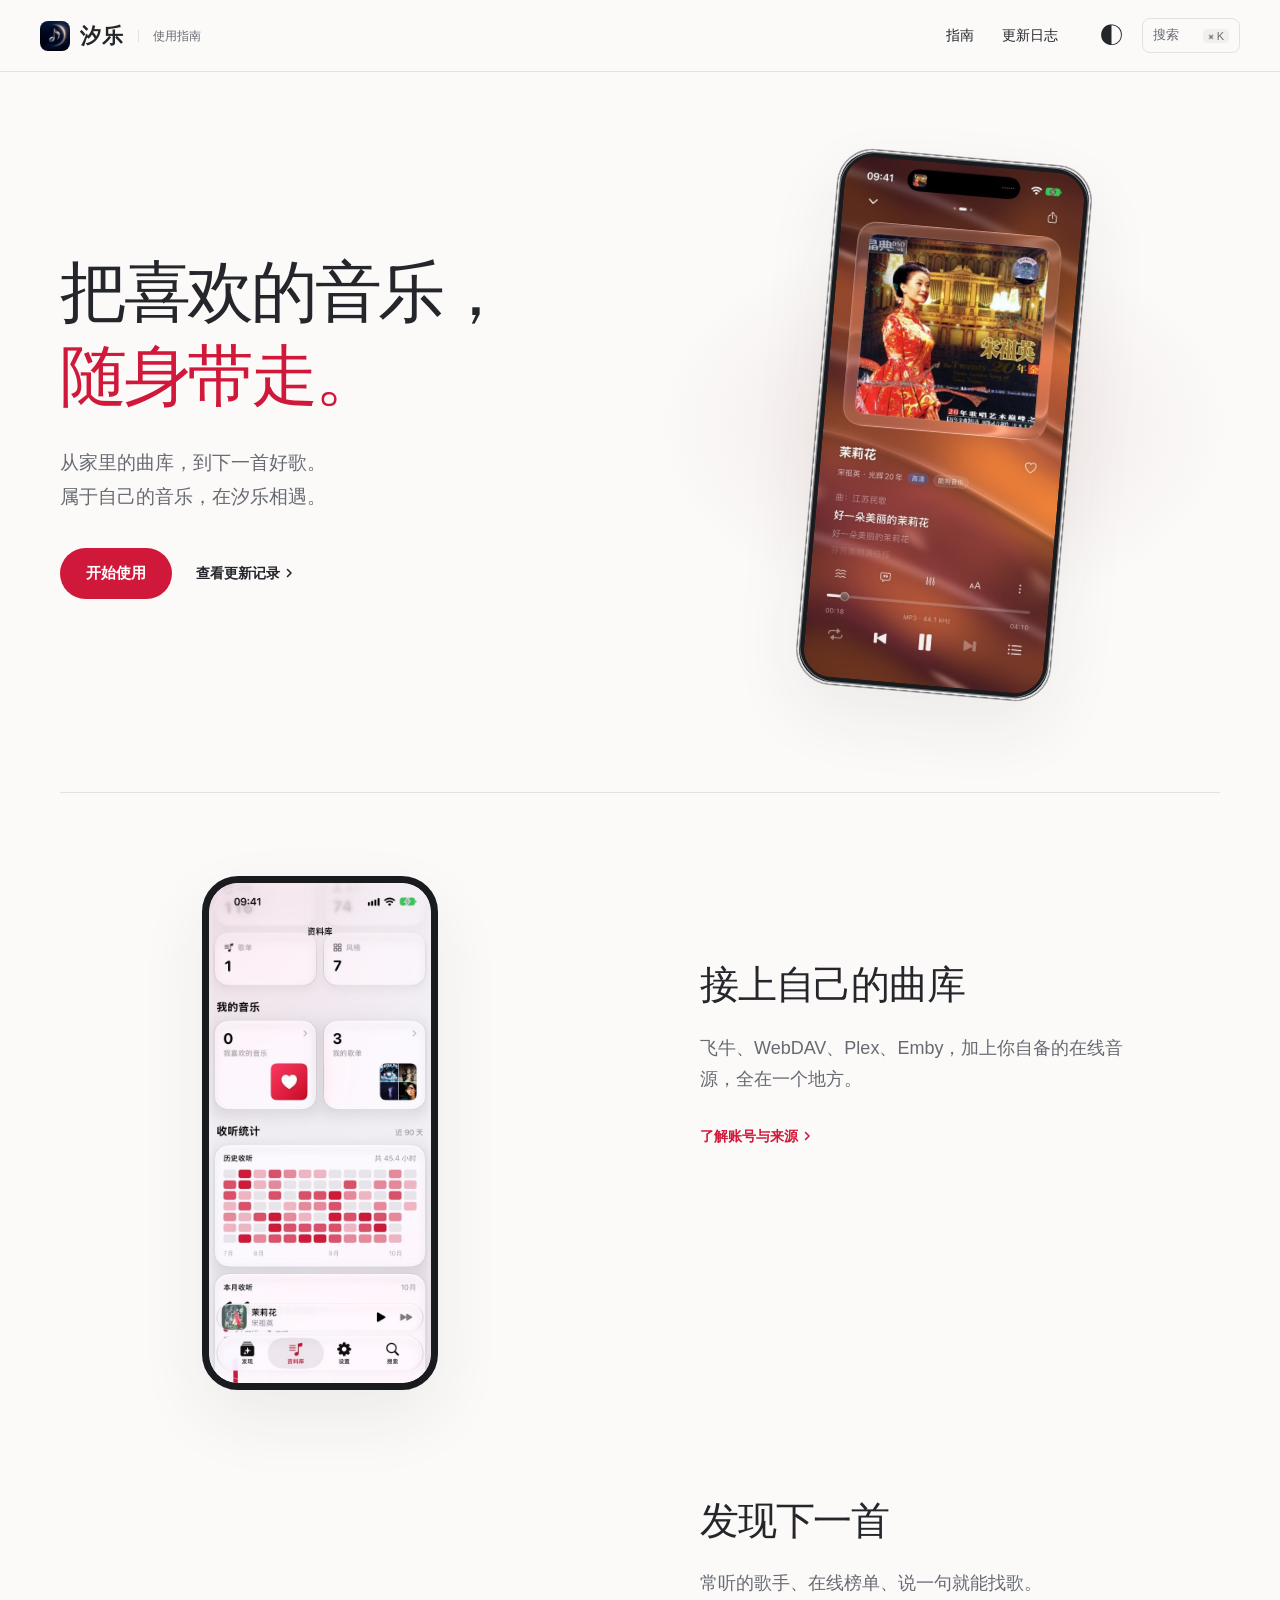
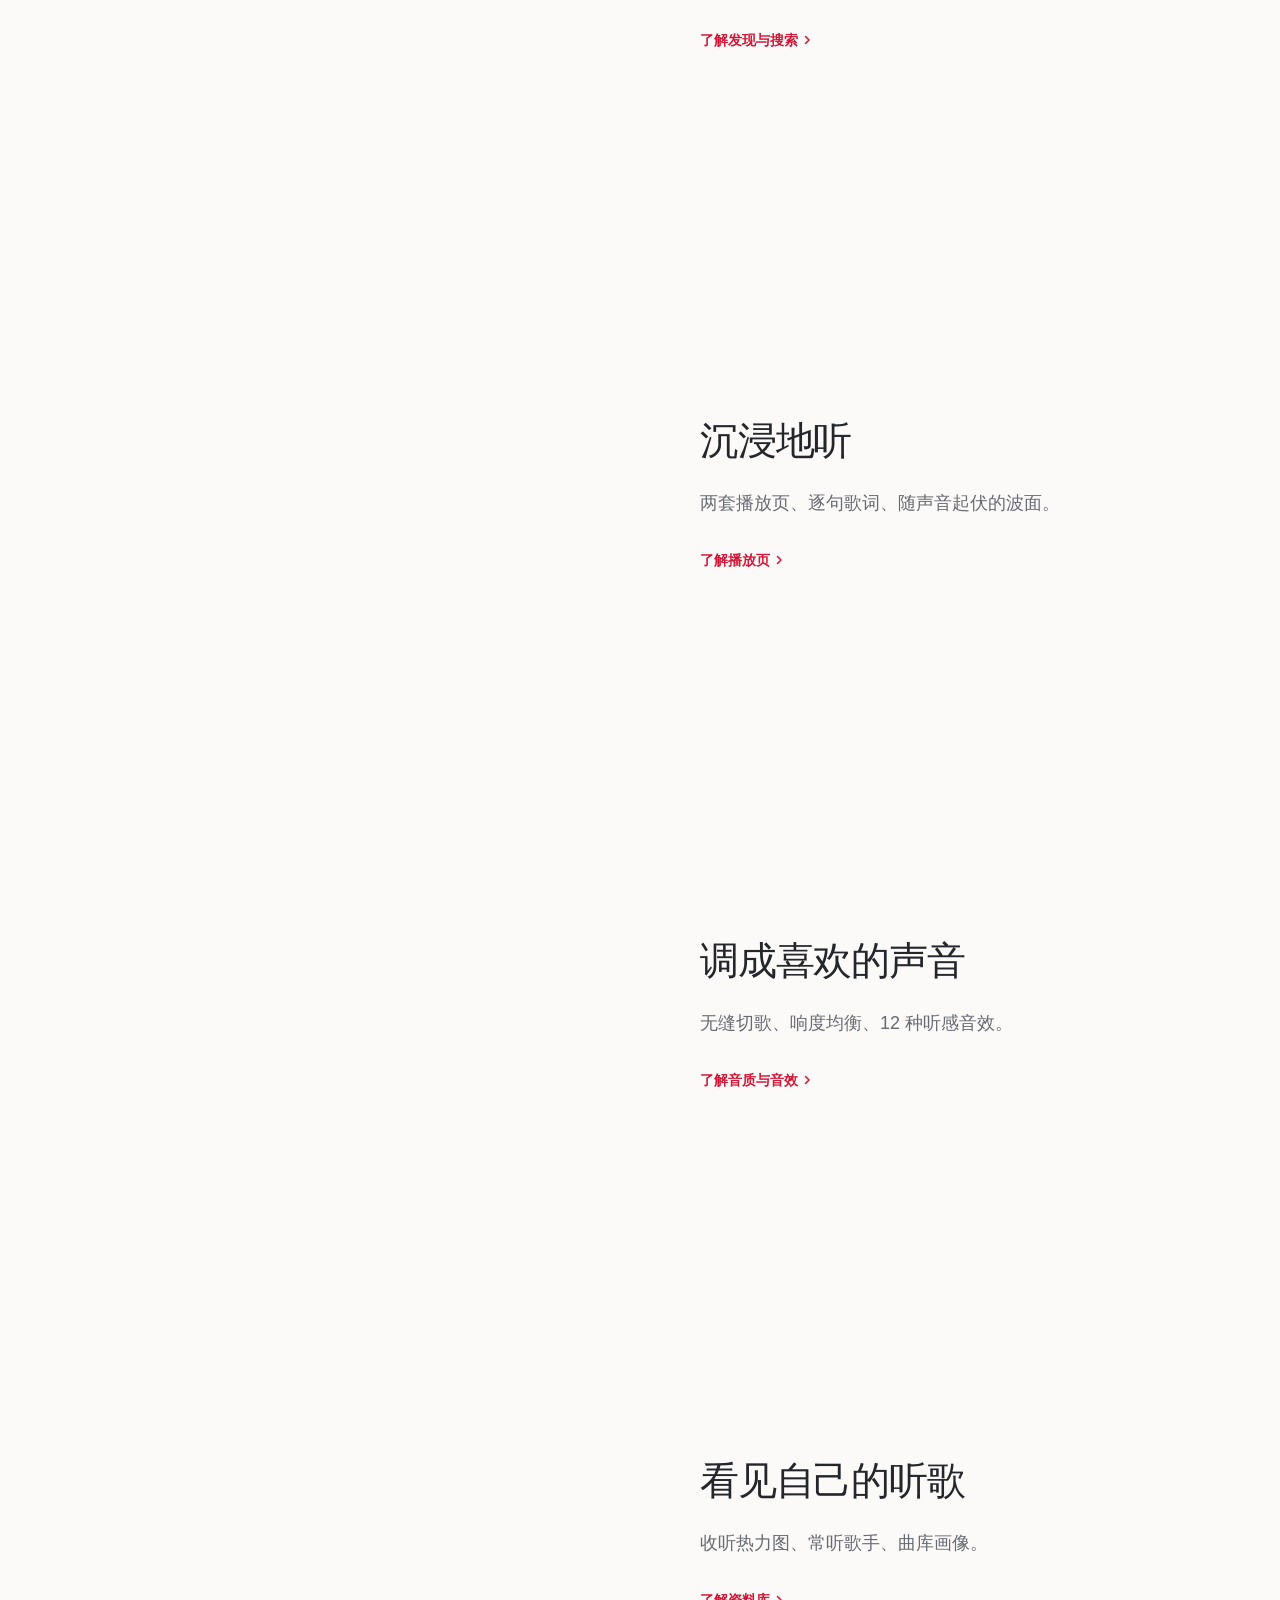
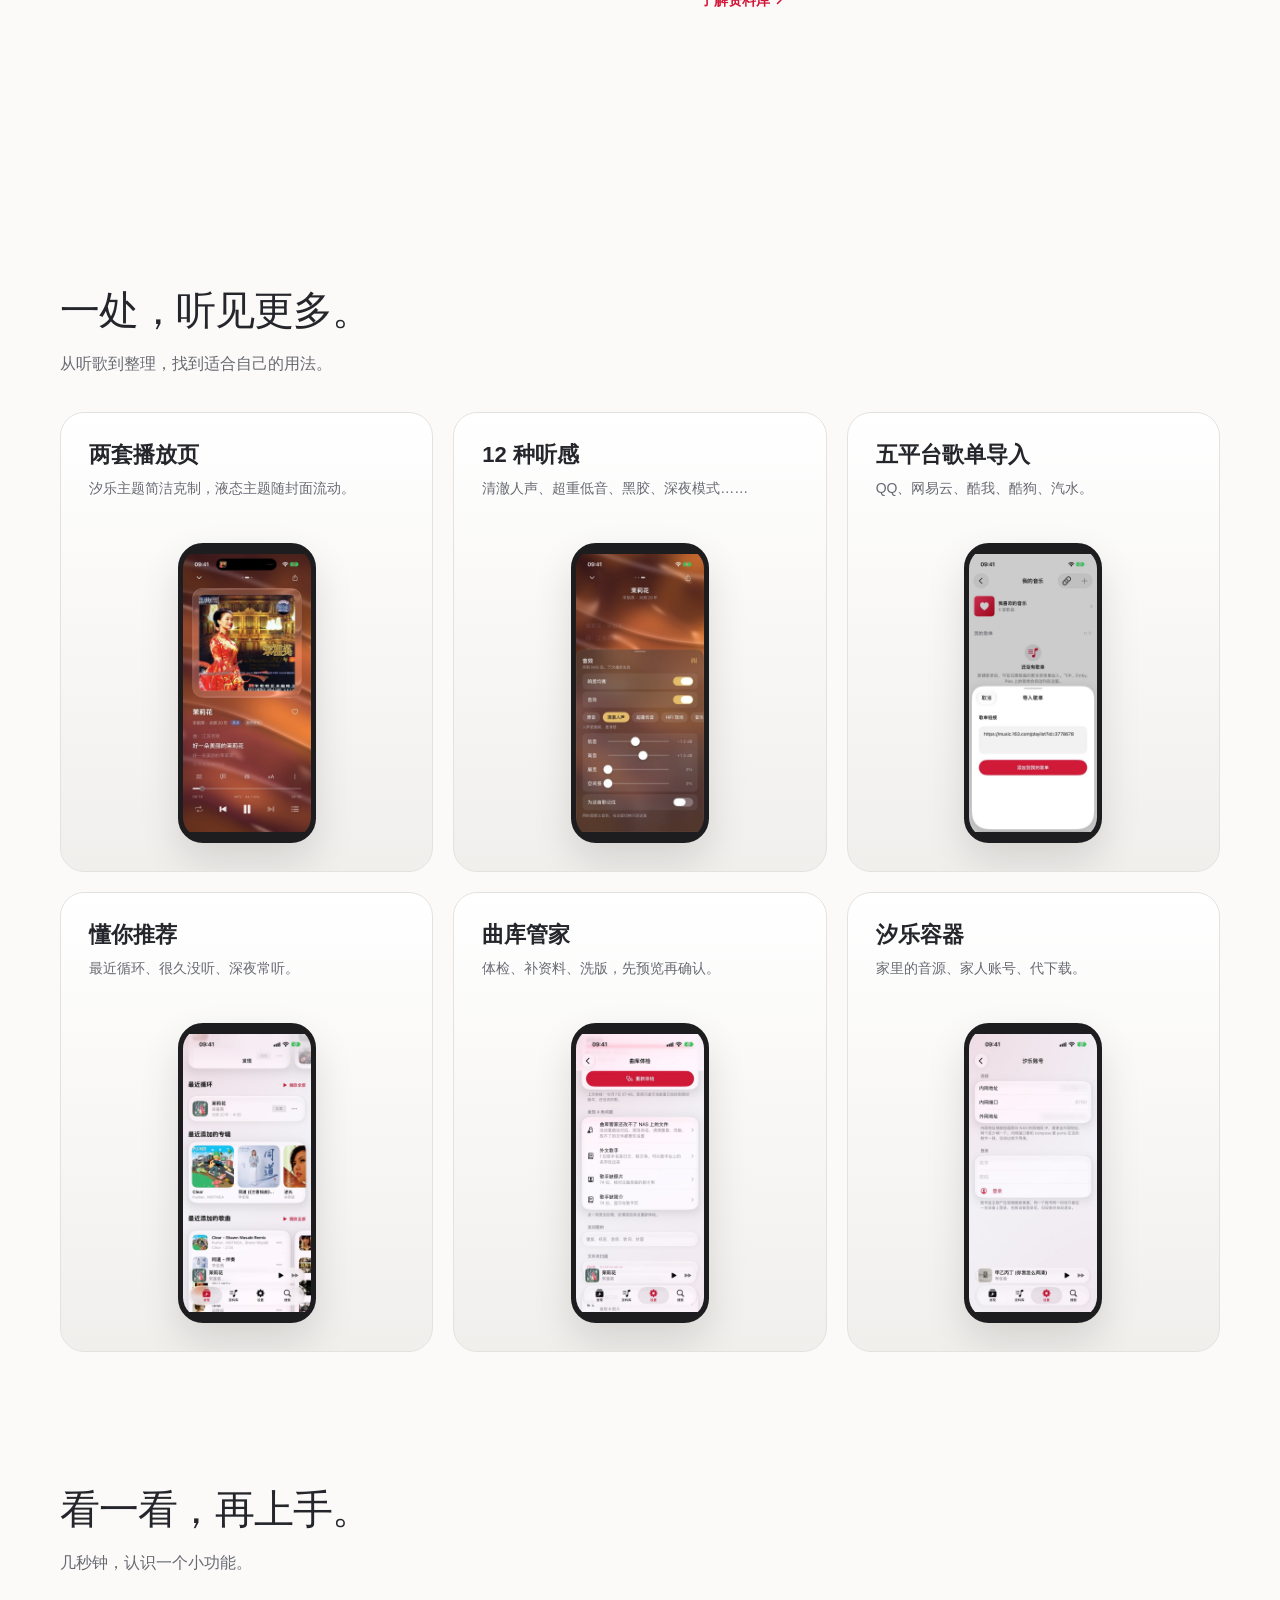
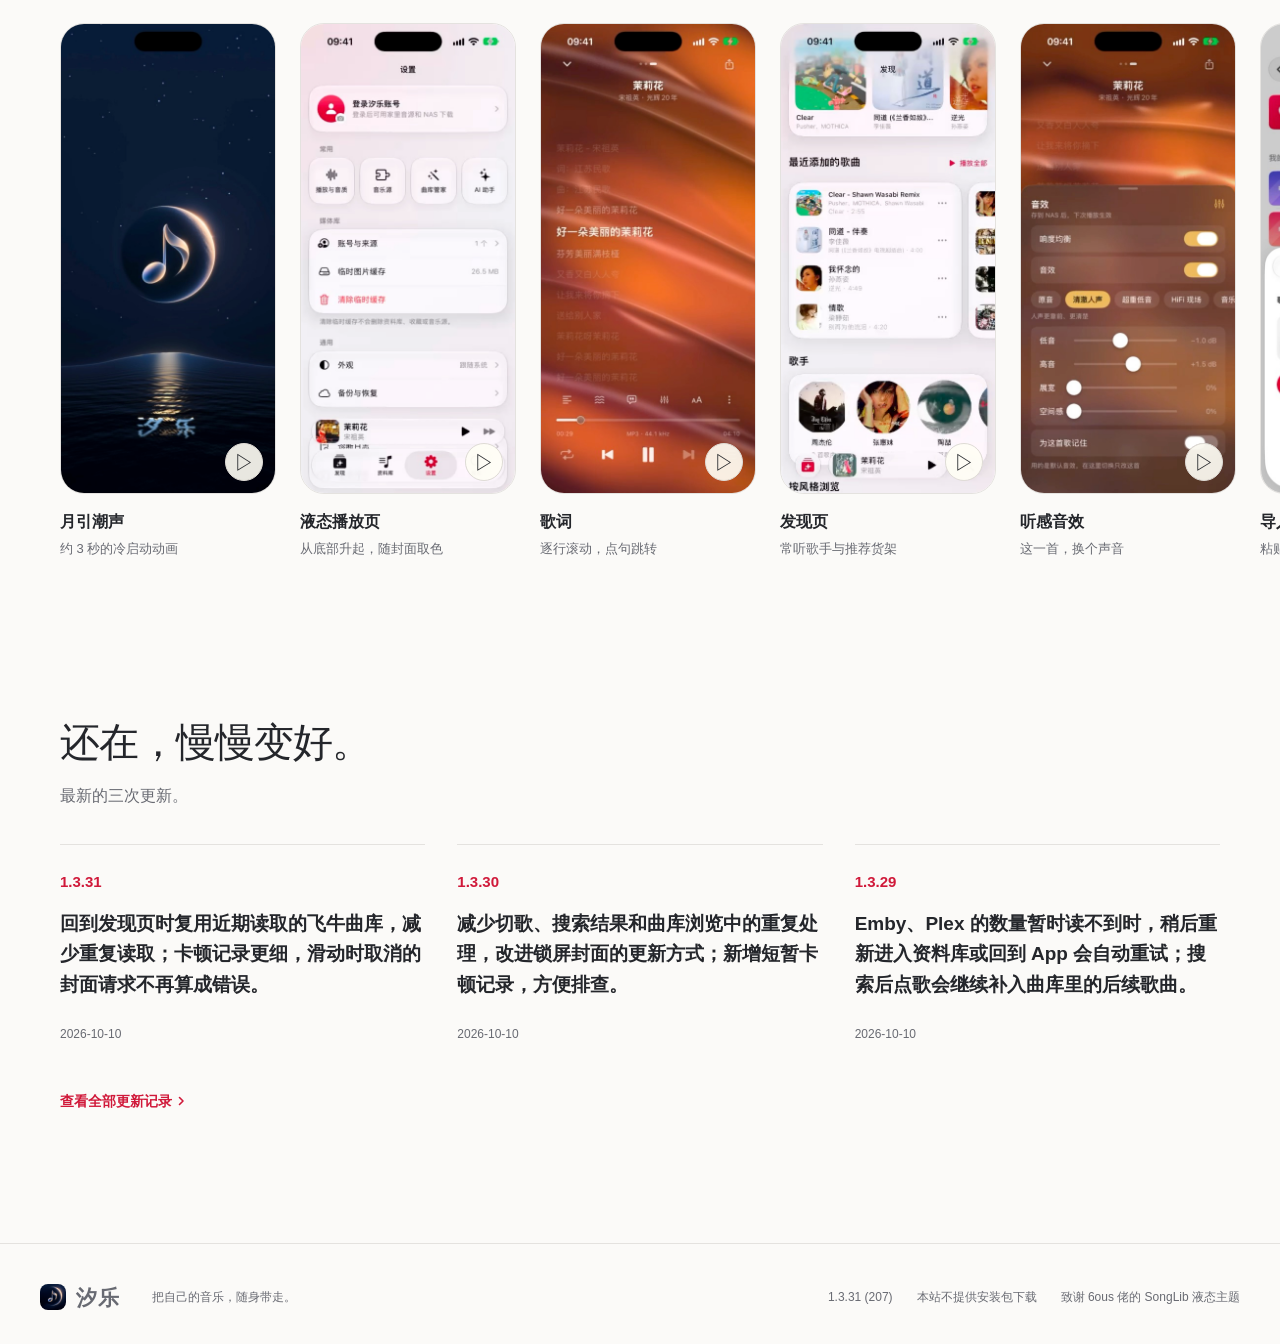
==== commit f258f099: "卡 91F：Wiki 补到 1.3.31(207)" ====
--- a/index.html
+++ b/index.html
@@ -17,9 +17,9 @@
 <p>从家里的曲库，到下一首好歌。<br>属于自己的音乐，在汐乐相遇。</p>
 <div class="hero-actions"><a class="button primary" href="wiki/quickstart.html">开始使用</a>
 <a class="text-link hero-update" href="wiki/changelog.html">查看更新记录<svg class="chev" viewBox="0 0 10 10" width="10" height="10" aria-hidden="true" focusable="false"><path d="M3.5 1.5 7 5l-3.5 3.5" fill="none" stroke="currentColor" stroke-width="1.6" stroke-linecap="round" stroke-linejoin="round"/></svg></a></div></div>
-<div class="hero-visual"><div class="moon-wash"></div><figure class="phone-figure hero-phone"><button class="phone lightbox-trigger" data-lightbox="xiyue/screenshots/player-songlib.jpg" aria-label="放大：SongLib 液态主题"><img src="xiyue/screenshots/player-songlib.jpg" alt="SongLib 液态主题" width="552" height="1200" loading="eager" decoding="async"></button></figure></div></section><section class="story wrap" aria-label="汐乐的五种日常"><div class="story-device"><div class="story-phone phone"><img class="story-image is-current" data-story-image="0" src="xiyue/screenshots/sources.jpg" alt="接上自己的曲库" width="552" height="1200" loading="lazy"><img class="story-image " data-story-image="1" src="xiyue/screenshots/discover.jpg" alt="发现下一首" width="552" height="1200" loading="lazy"><img class="story-image " data-story-image="2" src="xiyue/screenshots/player-songlib.jpg" alt="沉浸地听" width="552" height="1200" loading="lazy"><img class="story-image " data-story-image="3" src="xiyue/screenshots/effects.jpg" alt="调成喜欢的声音" width="552" height="1200" loading="lazy"><img class="story-image " data-story-image="4" src="xiyue/screenshots/library-stats.jpg" alt="看见自己的听歌" width="552" height="1200" loading="lazy"></div></div><div class='story-steps'><section class="story-step" data-story="0"><h2>接上自己的曲库</h2><p>飞牛、WebDAV、Plex、Emby，加上你自备的在线音源，全在一个地方。</p><a class="text-link" href="wiki/sources.html">了解账号与来源<svg class="chev" viewBox="0 0 10 10" width="10" height="10" aria-hidden="true" focusable="false"><path d="M3.5 1.5 7 5l-3.5 3.5" fill="none" stroke="currentColor" stroke-width="1.6" stroke-linecap="round" stroke-linejoin="round"/></svg></a></section><section class="story-step" data-story="1"><h2>发现下一首</h2><p>常听的歌手、在线榜单、说一句就能找歌。</p><a class="text-link" href="wiki/discover.html">了解发现与搜索<svg class="chev" viewBox="0 0 10 10" width="10" height="10" aria-hidden="true" focusable="false"><path d="M3.5 1.5 7 5l-3.5 3.5" fill="none" stroke="currentColor" stroke-width="1.6" stroke-linecap="round" stroke-linejoin="round"/></svg></a></section><section class="story-step" data-story="2"><h2>沉浸地听</h2><p>两套播放页、逐句歌词、随声音起伏的波面。</p><a class="text-link" href="wiki/player.html">了解播放页<svg class="chev" viewBox="0 0 10 10" width="10" height="10" aria-hidden="true" focusable="false"><path d="M3.5 1.5 7 5l-3.5 3.5" fill="none" stroke="currentColor" stroke-width="1.6" stroke-linecap="round" stroke-linejoin="round"/></svg></a></section><section class="story-step" data-story="3"><h2>调成喜欢的声音</h2><p>无缝切歌、响度均衡、12 种听感音效。</p><a class="text-link" href="wiki/sound.html">了解音质与音效<svg class="chev" viewBox="0 0 10 10" width="10" height="10" aria-hidden="true" focusable="false"><path d="M3.5 1.5 7 5l-3.5 3.5" fill="none" stroke="currentColor" stroke-width="1.6" stroke-linecap="round" stroke-linejoin="round"/></svg></a></section><section class="story-step" data-story="4"><h2>看见自己的听歌</h2><p>收听热力图、常听歌手、曲库画像。</p><a class="text-link" href="wiki/library.html">了解资料库<svg class="chev" viewBox="0 0 10 10" width="10" height="10" aria-hidden="true" focusable="false"><path d="M3.5 1.5 7 5l-3.5 3.5" fill="none" stroke="currentColor" stroke-width="1.6" stroke-linecap="round" stroke-linejoin="round"/></svg></a></section></div></section><section class="wrap section-space" id="features"><div class="section-heading"><h2>一处，听见更多。</h2><p>从听歌到整理，找到适合自己的用法。</p></div><div class="bento-grid"><a class="bento reveal" href="wiki/player.html"><div class="bento-copy"><h3>两套播放页</h3><p>汐乐主题简洁克制，液态主题随封面流动。</p><span class="bento-more">了解更多<svg class="chev" viewBox="0 0 10 10" width="10" height="10" aria-hidden="true" focusable="false"><path d="M3.5 1.5 7 5l-3.5 3.5" fill="none" stroke="currentColor" stroke-width="1.6" stroke-linecap="round" stroke-linejoin="round"/></svg></span></div><div class="bento-image"><img src="xiyue/screenshots/player-songlib.jpg" alt="两套播放页" width="552" height="1200" loading="lazy"></div></a><a class="bento reveal" href="wiki/sound.html"><div class="bento-copy"><h3>12 种听感</h3><p>清澈人声、超重低音、黑胶、深夜模式……</p><span class="bento-more">了解更多<svg class="chev" viewBox="0 0 10 10" width="10" height="10" aria-hidden="true" focusable="false"><path d="M3.5 1.5 7 5l-3.5 3.5" fill="none" stroke="currentColor" stroke-width="1.6" stroke-linecap="round" stroke-linejoin="round"/></svg></span></div><div class="bento-image"><img src="xiyue/screenshots/effects.jpg" alt="12 种听感" width="552" height="1200" loading="lazy"></div></a><a class="bento reveal" href="wiki/library.html"><div class="bento-copy"><h3>五平台歌单导入</h3><p>QQ、网易云、酷我、酷狗、汽水。</p><span class="bento-more">了解更多<svg class="chev" viewBox="0 0 10 10" width="10" height="10" aria-hidden="true" focusable="false"><path d="M3.5 1.5 7 5l-3.5 3.5" fill="none" stroke="currentColor" stroke-width="1.6" stroke-linecap="round" stroke-linejoin="round"/></svg></span></div><div class="bento-image"><img src="xiyue/screenshots/import.jpg" alt="五平台歌单导入" width="552" height="1200" loading="lazy"></div></a><a class="bento reveal" href="wiki/discover.html"><div class="bento-copy"><h3>懂你推荐</h3><p>最近循环、很久没听、深夜常听。</p><span class="bento-more">了解更多<svg class="chev" viewBox="0 0 10 10" width="10" height="10" aria-hidden="true" focusable="false"><path d="M3.5 1.5 7 5l-3.5 3.5" fill="none" stroke="currentColor" stroke-width="1.6" stroke-linecap="round" stroke-linejoin="round"/></svg></span></div><div class="bento-image"><img src="xiyue/screenshots/discover-shelves.jpg" alt="懂你推荐" width="552" height="1200" loading="lazy"></div></a><a class="bento reveal" href="wiki/butler.html"><div class="bento-copy"><h3>曲库管家</h3><p>体检、补资料、洗版，先预览再确认。</p><span class="bento-more">了解更多<svg class="chev" viewBox="0 0 10 10" width="10" height="10" aria-hidden="true" focusable="false"><path d="M3.5 1.5 7 5l-3.5 3.5" fill="none" stroke="currentColor" stroke-width="1.6" stroke-linecap="round" stroke-linejoin="round"/></svg></span></div><div class="bento-image"><img src="xiyue/screenshots/butler.jpg" alt="曲库管家" width="552" height="1200" loading="lazy"></div></a><a class="bento reveal" href="wiki/container.html"><div class="bento-copy"><h3>汐乐容器</h3><p>家里的音源、家人账号、代下载。</p><span class="bento-more">了解更多<svg class="chev" viewBox="0 0 10 10" width="10" height="10" aria-hidden="true" focusable="false"><path d="M3.5 1.5 7 5l-3.5 3.5" fill="none" stroke="currentColor" stroke-width="1.6" stroke-linecap="round" stroke-linejoin="round"/></svg></span></div><div class="bento-image"><img src="xiyue/screenshots/account.jpg" alt="汐乐容器" width="552" height="1200" loading="lazy"></div></a></div></section><section class="section-space clip-section"><div class="wrap section-heading"><h2>看一看，再上手。</h2><p>几秒钟，认识一个小功能。</p></div><div class="clip-rail"><figure class="clip-card"><div class="clip-screen"><video muted playsinline loop preload="none" poster="xiyue/videos/launch.jpg" data-video="xiyue/videos/launch.mp4" aria-label="月引潮声演示"></video><button class="video-toggle" aria-label="播放：月引潮声"><span aria-hidden="true">▷</span></button></div><figcaption><h3>月引潮声</h3><p>约 3 秒的冷启动动画</p></figcaption></figure><figure class="clip-card"><div class="clip-screen"><video muted playsinline loop preload="none" poster="xiyue/videos/theme.jpg" data-video="xiyue/videos/theme.mp4" aria-label="液态播放页演示"></video><button class="video-toggle" aria-label="播放：液态播放页"><span aria-hidden="true">▷</span></button></div><figcaption><h3>液态播放页</h3><p>从底部升起，随封面取色</p></figcaption></figure><figure class="clip-card"><div class="clip-screen"><video muted playsinline loop preload="none" poster="xiyue/videos/lyrics.jpg" data-video="xiyue/videos/lyrics.mp4" aria-label="歌词演示"></video><button class="video-toggle" aria-label="播放：歌词"><span aria-hidden="true">▷</span></button></div><figcaption><h3>歌词</h3><p>逐行滚动，点句跳转</p></figcaption></figure><figure class="clip-card"><div class="clip-screen"><video muted playsinline loop preload="none" poster="xiyue/videos/discover.jpg" data-video="xiyue/videos/discover.mp4" aria-label="发现页演示"></video><button class="video-toggle" aria-label="播放：发现页"><span aria-hidden="true">▷</span></button></div><figcaption><h3>发现页</h3><p>常听歌手与推荐货架</p></figcaption></figure><figure class="clip-card"><div class="clip-screen"><video muted playsinline loop preload="none" poster="xiyue/videos/effects.jpg" data-video="xiyue/videos/effects.mp4" aria-label="听感音效演示"></video><button class="video-toggle" aria-label="播放：听感音效"><span aria-hidden="true">▷</span></button></div><figcaption><h3>听感音效</h3><p>这一首，换个声音</p></figcaption></figure><figure class="clip-card"><div class="clip-screen"><video muted playsinline loop preload="none" poster="xiyue/videos/import.jpg" data-video="xiyue/videos/import.mp4" aria-label="导入歌单演示"></video><button class="video-toggle" aria-label="播放：导入歌单"><span aria-hidden="true">▷</span></button></div><figcaption><h3>导入歌单</h3><p>粘贴分享文案即可</p></figcaption></figure><figure class="clip-card"><div class="clip-screen"><video muted playsinline loop preload="none" poster="xiyue/videos/collections.jpg" data-video="xiyue/videos/collections.mp4" aria-label="我的音乐演示"></video><button class="video-toggle" aria-label="播放：我的音乐"><span aria-hidden="true">▷</span></button></div><figcaption><h3>我的音乐</h3><p>所有歌单放在一起</p></figcaption></figure><figure class="clip-card"><div class="clip-screen"><video muted playsinline loop preload="none" poster="xiyue/videos/butler.jpg" data-video="xiyue/videos/butler.mp4" aria-label="曲库管家演示"></video><button class="video-toggle" aria-label="播放：曲库管家"><span aria-hidden="true">▷</span></button></div><figcaption><h3>曲库管家</h3><p>先体检，再整理</p></figcaption></figure></div></section><section class="wrap section-space"><div class="section-heading"><h2>还在，慢慢变好。</h2><p>最新的三次更新。</p></div><div class="latest-grid"><a class="latest-card reveal" href="wiki/changelog.html#v-1-3-21"><span>1.3.21</span><h3>五个平台的歌单，一起导入。</h3><p>2026-10-06</p></a><a class="latest-card reveal" href="wiki/changelog.html#v-1-3-20"><span>1.3.20</span><h3>外文歌手保留英文名并加中文别名，专辑改名更可靠</h3><p>2026-10-06</p></a><a class="latest-card reveal" href="wiki/changelog.html#v-1-3-19"><span>1.3.19</span><h3>体检只提示能处理的问题；处理过、保留的、确实找不到的不再重复提示，没查成的下次再查</h3><p>2026-10-06</p></a></div><a class="text-link archive-link" href="wiki/changelog.html">查看全部更新记录<svg class="chev" viewBox="0 0 10 10" width="10" height="10" aria-hidden="true" focusable="false"><path d="M3.5 1.5 7 5l-3.5 3.5" fill="none" stroke="currentColor" stroke-width="1.6" stroke-linecap="round" stroke-linejoin="round"/></svg></a></section></main>
+<div class="hero-visual"><div class="moon-wash"></div><figure class="phone-figure hero-phone"><button class="phone lightbox-trigger" data-lightbox="xiyue/screenshots/player-songlib.jpg" aria-label="放大：SongLib 液态主题"><img src="xiyue/screenshots/player-songlib.jpg" alt="SongLib 液态主题" width="552" height="1200" loading="eager" decoding="async"></button></figure></div></section><section class="story wrap" aria-label="汐乐的五种日常"><div class="story-device"><div class="story-phone phone"><img class="story-image is-current" data-story-image="0" src="xiyue/screenshots/sources.jpg" alt="接上自己的曲库" width="552" height="1200" loading="lazy"><img class="story-image " data-story-image="1" src="xiyue/screenshots/discover.jpg" alt="发现下一首" width="552" height="1200" loading="lazy"><img class="story-image " data-story-image="2" src="xiyue/screenshots/player-songlib.jpg" alt="沉浸地听" width="552" height="1200" loading="lazy"><img class="story-image " data-story-image="3" src="xiyue/screenshots/effects.jpg" alt="调成喜欢的声音" width="552" height="1200" loading="lazy"><img class="story-image " data-story-image="4" src="xiyue/screenshots/library-stats.jpg" alt="看见自己的听歌" width="552" height="1200" loading="lazy"></div></div><div class='story-steps'><section class="story-step" data-story="0"><h2>接上自己的曲库</h2><p>飞牛、WebDAV、Plex、Emby，加上你自备的在线音源，全在一个地方。</p><a class="text-link" href="wiki/sources.html">了解账号与来源<svg class="chev" viewBox="0 0 10 10" width="10" height="10" aria-hidden="true" focusable="false"><path d="M3.5 1.5 7 5l-3.5 3.5" fill="none" stroke="currentColor" stroke-width="1.6" stroke-linecap="round" stroke-linejoin="round"/></svg></a></section><section class="story-step" data-story="1"><h2>发现下一首</h2><p>常听的歌手、在线榜单、说一句就能找歌。</p><a class="text-link" href="wiki/discover.html">了解发现与搜索<svg class="chev" viewBox="0 0 10 10" width="10" height="10" aria-hidden="true" focusable="false"><path d="M3.5 1.5 7 5l-3.5 3.5" fill="none" stroke="currentColor" stroke-width="1.6" stroke-linecap="round" stroke-linejoin="round"/></svg></a></section><section class="story-step" data-story="2"><h2>沉浸地听</h2><p>两套播放页、逐句歌词、随声音起伏的波面。</p><a class="text-link" href="wiki/player.html">了解播放页<svg class="chev" viewBox="0 0 10 10" width="10" height="10" aria-hidden="true" focusable="false"><path d="M3.5 1.5 7 5l-3.5 3.5" fill="none" stroke="currentColor" stroke-width="1.6" stroke-linecap="round" stroke-linejoin="round"/></svg></a></section><section class="story-step" data-story="3"><h2>调成喜欢的声音</h2><p>无缝切歌、响度均衡、12 种听感音效。</p><a class="text-link" href="wiki/sound.html">了解音质与音效<svg class="chev" viewBox="0 0 10 10" width="10" height="10" aria-hidden="true" focusable="false"><path d="M3.5 1.5 7 5l-3.5 3.5" fill="none" stroke="currentColor" stroke-width="1.6" stroke-linecap="round" stroke-linejoin="round"/></svg></a></section><section class="story-step" data-story="4"><h2>看见自己的听歌</h2><p>收听热力图、常听歌手、曲库画像。</p><a class="text-link" href="wiki/library.html">了解资料库<svg class="chev" viewBox="0 0 10 10" width="10" height="10" aria-hidden="true" focusable="false"><path d="M3.5 1.5 7 5l-3.5 3.5" fill="none" stroke="currentColor" stroke-width="1.6" stroke-linecap="round" stroke-linejoin="round"/></svg></a></section></div></section><section class="wrap section-space" id="features"><div class="section-heading"><h2>一处，听见更多。</h2><p>从听歌到整理，找到适合自己的用法。</p></div><div class="bento-grid"><a class="bento reveal" href="wiki/player.html"><div class="bento-copy"><h3>两套播放页</h3><p>汐乐主题简洁克制，液态主题随封面流动。</p><span class="bento-more">了解更多<svg class="chev" viewBox="0 0 10 10" width="10" height="10" aria-hidden="true" focusable="false"><path d="M3.5 1.5 7 5l-3.5 3.5" fill="none" stroke="currentColor" stroke-width="1.6" stroke-linecap="round" stroke-linejoin="round"/></svg></span></div><div class="bento-image"><img src="xiyue/screenshots/player-songlib.jpg" alt="两套播放页" width="552" height="1200" loading="lazy"></div></a><a class="bento reveal" href="wiki/sound.html"><div class="bento-copy"><h3>12 种听感</h3><p>清澈人声、超重低音、黑胶、深夜模式……</p><span class="bento-more">了解更多<svg class="chev" viewBox="0 0 10 10" width="10" height="10" aria-hidden="true" focusable="false"><path d="M3.5 1.5 7 5l-3.5 3.5" fill="none" stroke="currentColor" stroke-width="1.6" stroke-linecap="round" stroke-linejoin="round"/></svg></span></div><div class="bento-image"><img src="xiyue/screenshots/effects.jpg" alt="12 种听感" width="552" height="1200" loading="lazy"></div></a><a class="bento reveal" href="wiki/library.html"><div class="bento-copy"><h3>五平台歌单导入</h3><p>QQ、网易云、酷我、酷狗、汽水。</p><span class="bento-more">了解更多<svg class="chev" viewBox="0 0 10 10" width="10" height="10" aria-hidden="true" focusable="false"><path d="M3.5 1.5 7 5l-3.5 3.5" fill="none" stroke="currentColor" stroke-width="1.6" stroke-linecap="round" stroke-linejoin="round"/></svg></span></div><div class="bento-image"><img src="xiyue/screenshots/import.jpg" alt="五平台歌单导入" width="552" height="1200" loading="lazy"></div></a><a class="bento reveal" href="wiki/discover.html"><div class="bento-copy"><h3>懂你推荐</h3><p>最近循环、很久没听、深夜常听。</p><span class="bento-more">了解更多<svg class="chev" viewBox="0 0 10 10" width="10" height="10" aria-hidden="true" focusable="false"><path d="M3.5 1.5 7 5l-3.5 3.5" fill="none" stroke="currentColor" stroke-width="1.6" stroke-linecap="round" stroke-linejoin="round"/></svg></span></div><div class="bento-image"><img src="xiyue/screenshots/discover-shelves.jpg" alt="懂你推荐" width="552" height="1200" loading="lazy"></div></a><a class="bento reveal" href="wiki/butler.html"><div class="bento-copy"><h3>曲库管家</h3><p>体检、补资料、洗版，先预览再确认。</p><span class="bento-more">了解更多<svg class="chev" viewBox="0 0 10 10" width="10" height="10" aria-hidden="true" focusable="false"><path d="M3.5 1.5 7 5l-3.5 3.5" fill="none" stroke="currentColor" stroke-width="1.6" stroke-linecap="round" stroke-linejoin="round"/></svg></span></div><div class="bento-image"><img src="xiyue/screenshots/butler.jpg" alt="曲库管家" width="552" height="1200" loading="lazy"></div></a><a class="bento reveal" href="wiki/container.html"><div class="bento-copy"><h3>汐乐容器</h3><p>家里的音源、家人账号、代下载。</p><span class="bento-more">了解更多<svg class="chev" viewBox="0 0 10 10" width="10" height="10" aria-hidden="true" focusable="false"><path d="M3.5 1.5 7 5l-3.5 3.5" fill="none" stroke="currentColor" stroke-width="1.6" stroke-linecap="round" stroke-linejoin="round"/></svg></span></div><div class="bento-image"><img src="xiyue/screenshots/account.jpg" alt="汐乐容器" width="552" height="1200" loading="lazy"></div></a></div></section><section class="section-space clip-section"><div class="wrap section-heading"><h2>看一看，再上手。</h2><p>几秒钟，认识一个小功能。</p></div><div class="clip-rail"><figure class="clip-card"><div class="clip-screen"><video muted playsinline loop preload="none" poster="xiyue/videos/launch.jpg" data-video="xiyue/videos/launch.mp4" aria-label="月引潮声演示"></video><button class="video-toggle" aria-label="播放：月引潮声"><span aria-hidden="true">▷</span></button></div><figcaption><h3>月引潮声</h3><p>约 3 秒的冷启动动画</p></figcaption></figure><figure class="clip-card"><div class="clip-screen"><video muted playsinline loop preload="none" poster="xiyue/videos/theme.jpg" data-video="xiyue/videos/theme.mp4" aria-label="液态播放页演示"></video><button class="video-toggle" aria-label="播放：液态播放页"><span aria-hidden="true">▷</span></button></div><figcaption><h3>液态播放页</h3><p>从底部升起，随封面取色</p></figcaption></figure><figure class="clip-card"><div class="clip-screen"><video muted playsinline loop preload="none" poster="xiyue/videos/lyrics.jpg" data-video="xiyue/videos/lyrics.mp4" aria-label="歌词演示"></video><button class="video-toggle" aria-label="播放：歌词"><span aria-hidden="true">▷</span></button></div><figcaption><h3>歌词</h3><p>逐行滚动，点句跳转</p></figcaption></figure><figure class="clip-card"><div class="clip-screen"><video muted playsinline loop preload="none" poster="xiyue/videos/discover.jpg" data-video="xiyue/videos/discover.mp4" aria-label="发现页演示"></video><button class="video-toggle" aria-label="播放：发现页"><span aria-hidden="true">▷</span></button></div><figcaption><h3>发现页</h3><p>常听歌手与推荐货架</p></figcaption></figure><figure class="clip-card"><div class="clip-screen"><video muted playsinline loop preload="none" poster="xiyue/videos/effects.jpg" data-video="xiyue/videos/effects.mp4" aria-label="听感音效演示"></video><button class="video-toggle" aria-label="播放：听感音效"><span aria-hidden="true">▷</span></button></div><figcaption><h3>听感音效</h3><p>这一首，换个声音</p></figcaption></figure><figure class="clip-card"><div class="clip-screen"><video muted playsinline loop preload="none" poster="xiyue/videos/import.jpg" data-video="xiyue/videos/import.mp4" aria-label="导入歌单演示"></video><button class="video-toggle" aria-label="播放：导入歌单"><span aria-hidden="true">▷</span></button></div><figcaption><h3>导入歌单</h3><p>粘贴分享文案即可</p></figcaption></figure><figure class="clip-card"><div class="clip-screen"><video muted playsinline loop preload="none" poster="xiyue/videos/collections.jpg" data-video="xiyue/videos/collections.mp4" aria-label="我的音乐演示"></video><button class="video-toggle" aria-label="播放：我的音乐"><span aria-hidden="true">▷</span></button></div><figcaption><h3>我的音乐</h3><p>所有歌单放在一起</p></figcaption></figure><figure class="clip-card"><div class="clip-screen"><video muted playsinline loop preload="none" poster="xiyue/videos/butler.jpg" data-video="xiyue/videos/butler.mp4" aria-label="曲库管家演示"></video><button class="video-toggle" aria-label="播放：曲库管家"><span aria-hidden="true">▷</span></button></div><figcaption><h3>曲库管家</h3><p>先体检，再整理</p></figcaption></figure></div></section><section class="wrap section-space"><div class="section-heading"><h2>还在，慢慢变好。</h2><p>最新的三次更新。</p></div><div class="latest-grid"><a class="latest-card reveal" href="wiki/changelog.html#v-1-3-31"><span>1.3.31</span><h3>回到发现页时复用近期读取的飞牛曲库，减少重复读取；卡顿记录更细，滑动时取消的封面请求不再算成错误。</h3><p>2026-10-10</p></a><a class="latest-card reveal" href="wiki/changelog.html#v-1-3-30"><span>1.3.30</span><h3>减少切歌、搜索结果和曲库浏览中的重复处理，改进锁屏封面的更新方式；新增短暂卡顿记录，方便排查。</h3><p>2026-10-10</p></a><a class="latest-card reveal" href="wiki/changelog.html#v-1-3-29"><span>1.3.29</span><h3>Emby、Plex 的数量暂时读不到时，稍后重新进入资料库或回到 App 会自动重试；搜索后点歌会继续补入曲库里的后续歌曲。</h3><p>2026-10-10</p></a></div><a class="text-link archive-link" href="wiki/changelog.html">查看全部更新记录<svg class="chev" viewBox="0 0 10 10" width="10" height="10" aria-hidden="true" focusable="false"><path d="M3.5 1.5 7 5l-3.5 3.5" fill="none" stroke="currentColor" stroke-width="1.6" stroke-linecap="round" stroke-linejoin="round"/></svg></a></section></main>
 <footer class="site-footer"><a class="brand" href="index.html"><img src="xiyue/icon.png" alt="" width="26" height="26"><strong>汐乐</strong></a>
-<p>把自己的音乐，随身带走。</p><div><span>1.3.21 (196)</span><span>本站不提供安装包下载</span><span>致谢 6ous 佬的 SongLib 液态主题</span></div></footer>
+<p>把自己的音乐，随身带走。</p><div><span>1.3.31 (207)</span><span>本站不提供安装包下载</span><span>致谢 6ous 佬的 SongLib 液态主题</span></div></footer>
 <dialog class="drawer-dialog" id="nav-drawer"><div class="dialog-heading"><strong>使用指南</strong><button data-close aria-label="关闭目录">×</button></div><section class="nav-group"><h2>入门</h2><a href="wiki/quickstart.html" >开始使用<span>安装、连接曲库、添加音源</span></a></section><section class="nav-group"><h2>听歌</h2><a href="wiki/player.html" >播放页<span>两套主题、歌词与实时频谱</span></a><a href="wiki/sound.html" >音质与音效<span>无缝切歌、响度均衡、12 种听感</span></a><a href="wiki/discover.html" >发现与搜索<span>榜单、找歌与懂你推荐</span></a></section><section class="nav-group"><h2>曲库</h2><a href="wiki/library.html" >资料库<span>我的音乐、歌单导入、收听统计</span></a><a href="wiki/sources.html" >账号与来源<span>飞牛、WebDAV、Plex、Emby</span></a><a href="wiki/butler.html" >曲库管家<span>体检、补资料、洗版与整理</span></a></section><section class="nav-group"><h2>进阶</h2><a href="wiki/container.html" >汐乐容器<span>家里的音源、账号与代下载</span></a><a href="wiki/settings.html" >设置<span>外观、日志与备份</span></a></section><section class="nav-group"><h2>帮助</h2><a href="wiki/troubleshooting.html" >常见问题<span>按现象查原因</span></a><a href="wiki/changelog.html" >更新日志<span>每一个版本的变化</span></a></section></dialog>
 <dialog class="search-dialog" id="search-dialog"><div class="search-bar"><label class="sr-only" for="site-query">搜索站内指南</label>
 <input type="search" id="site-query" placeholder="搜功能、设置或遇到的问题…" autocomplete="off"><button data-close aria-label="关闭搜索">Esc</button></div>
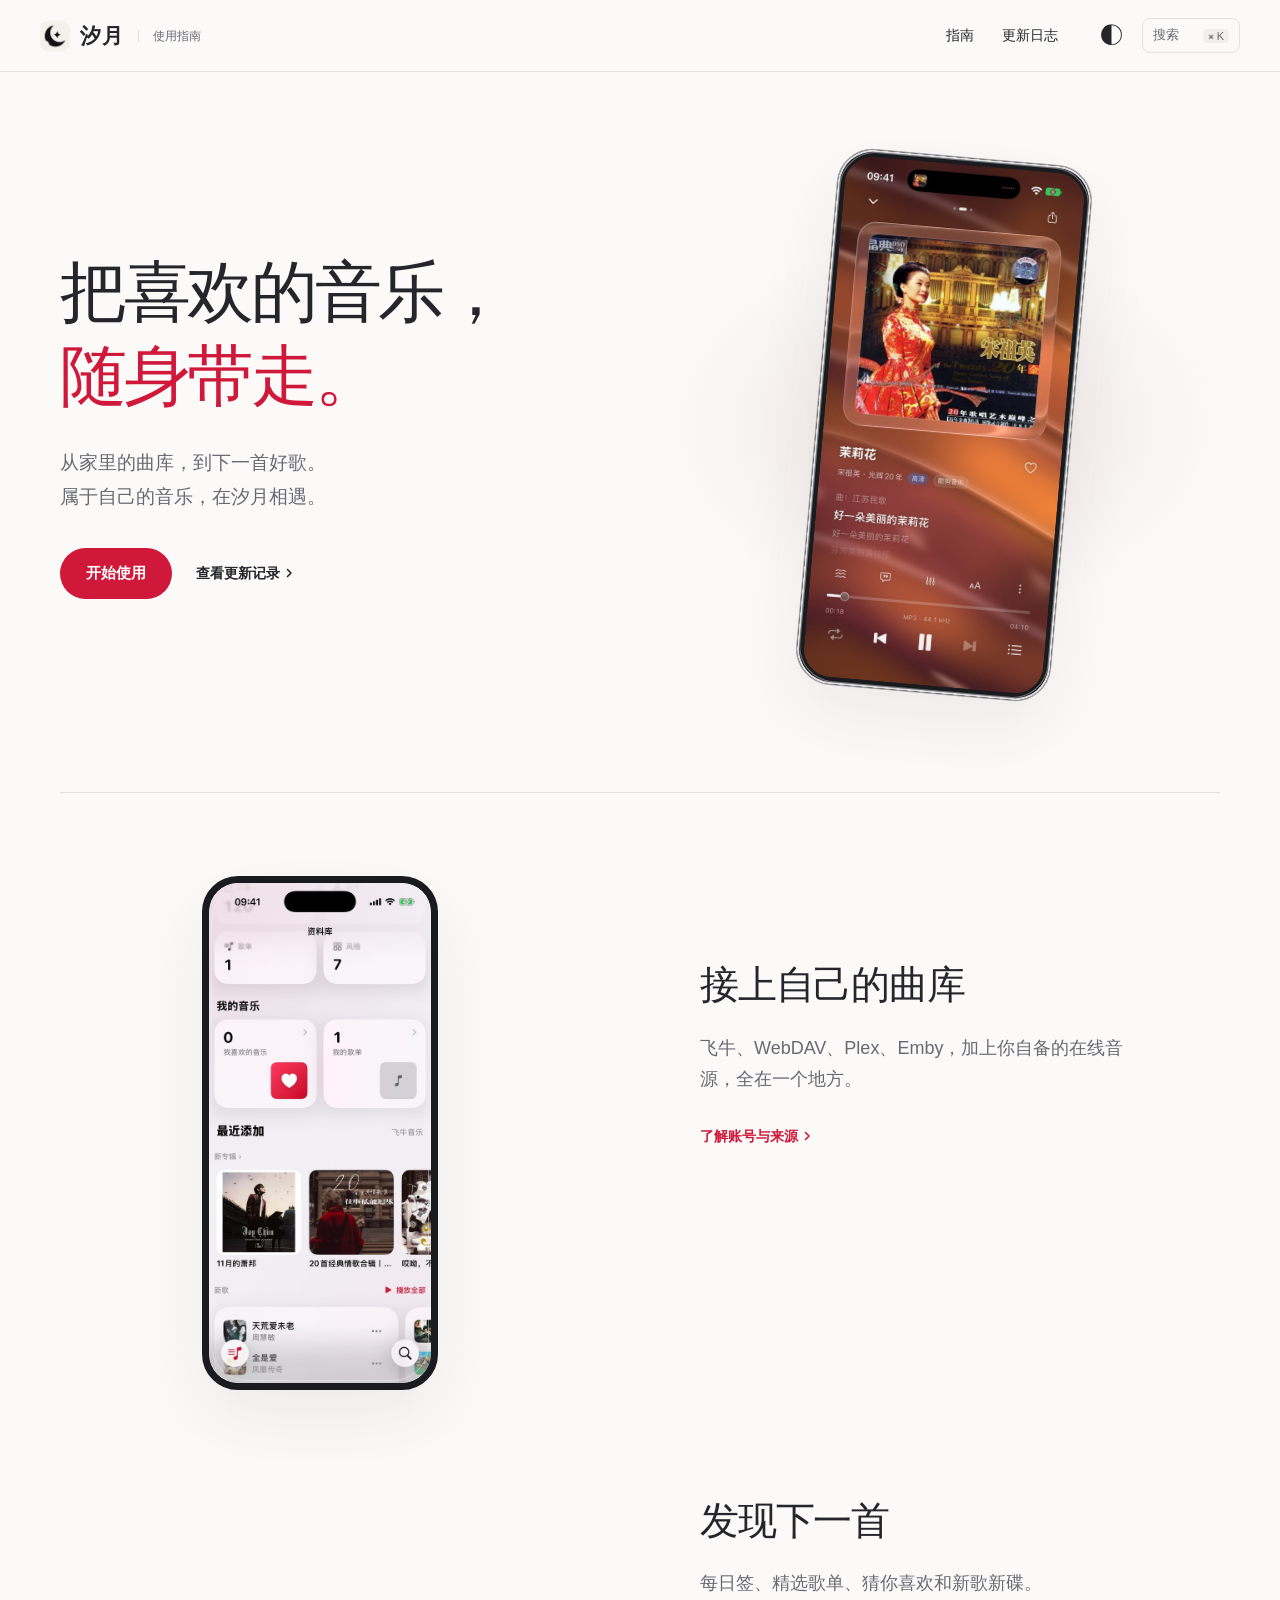
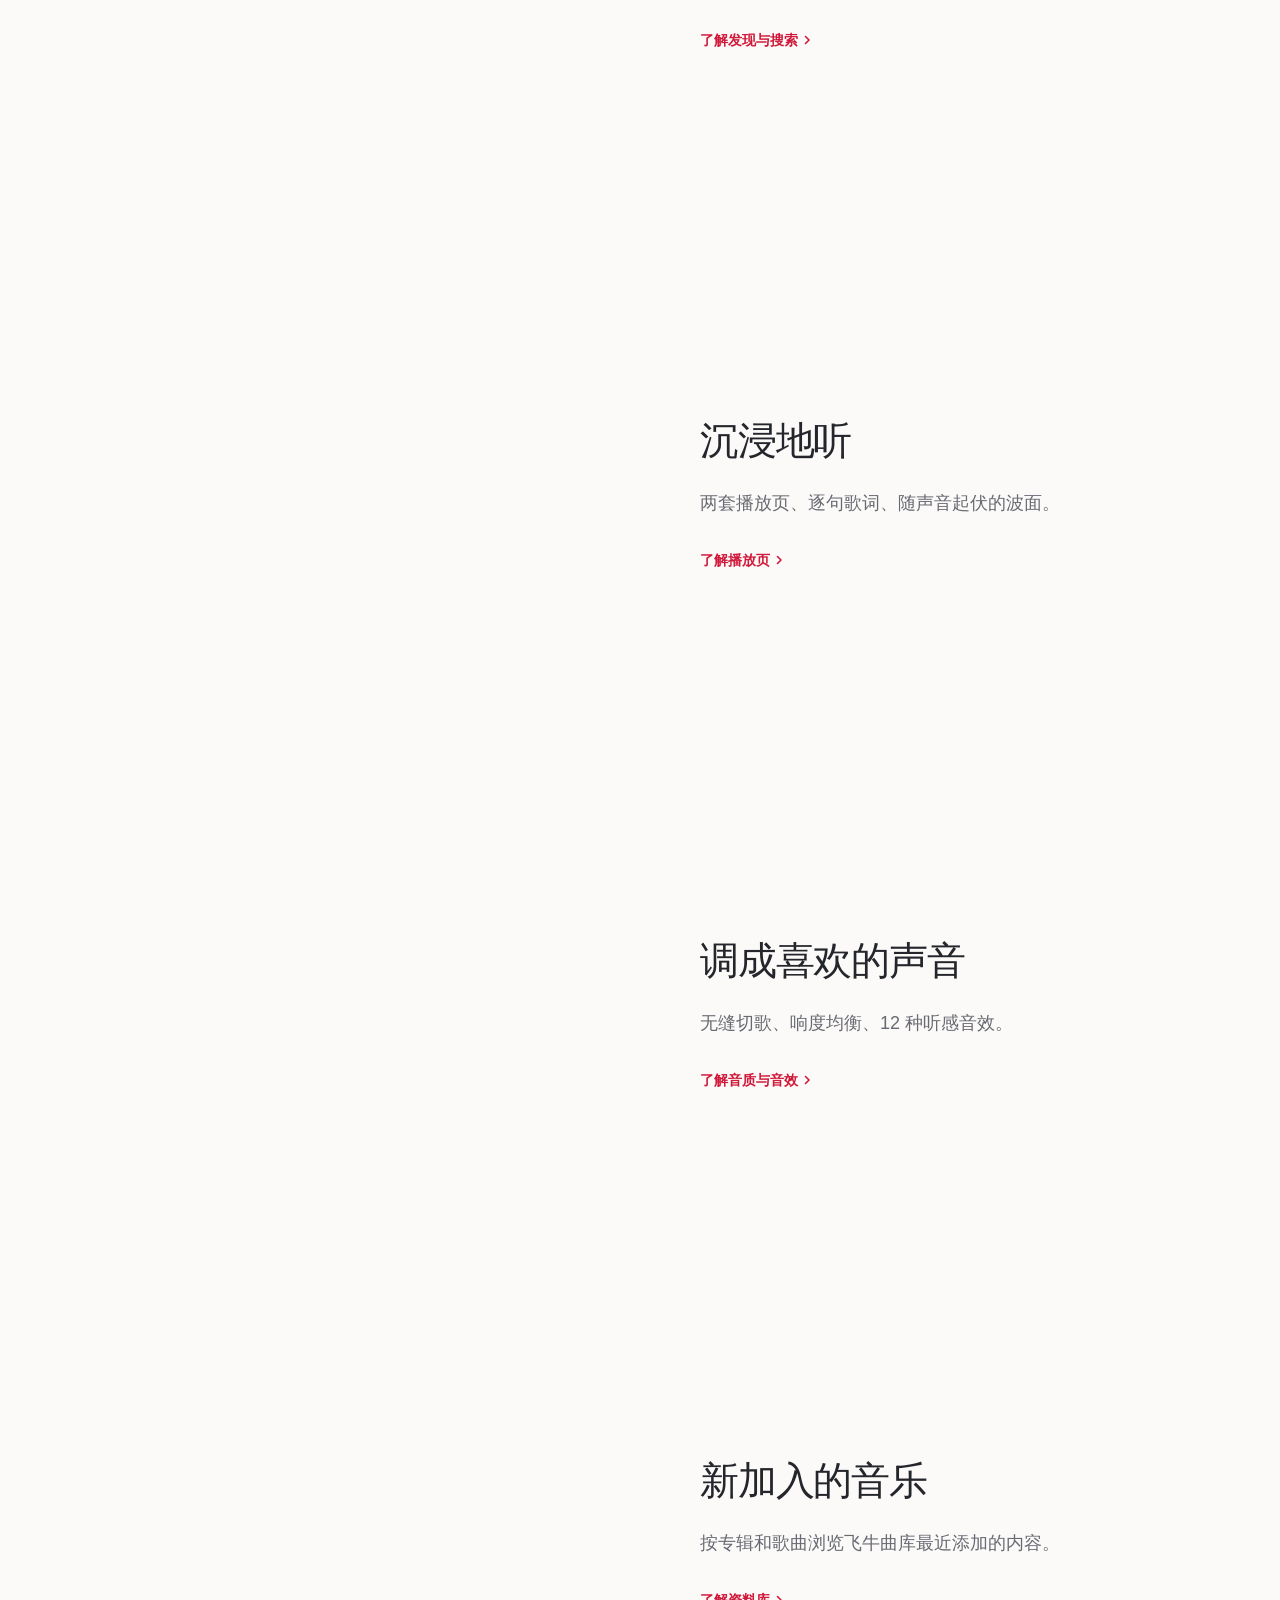
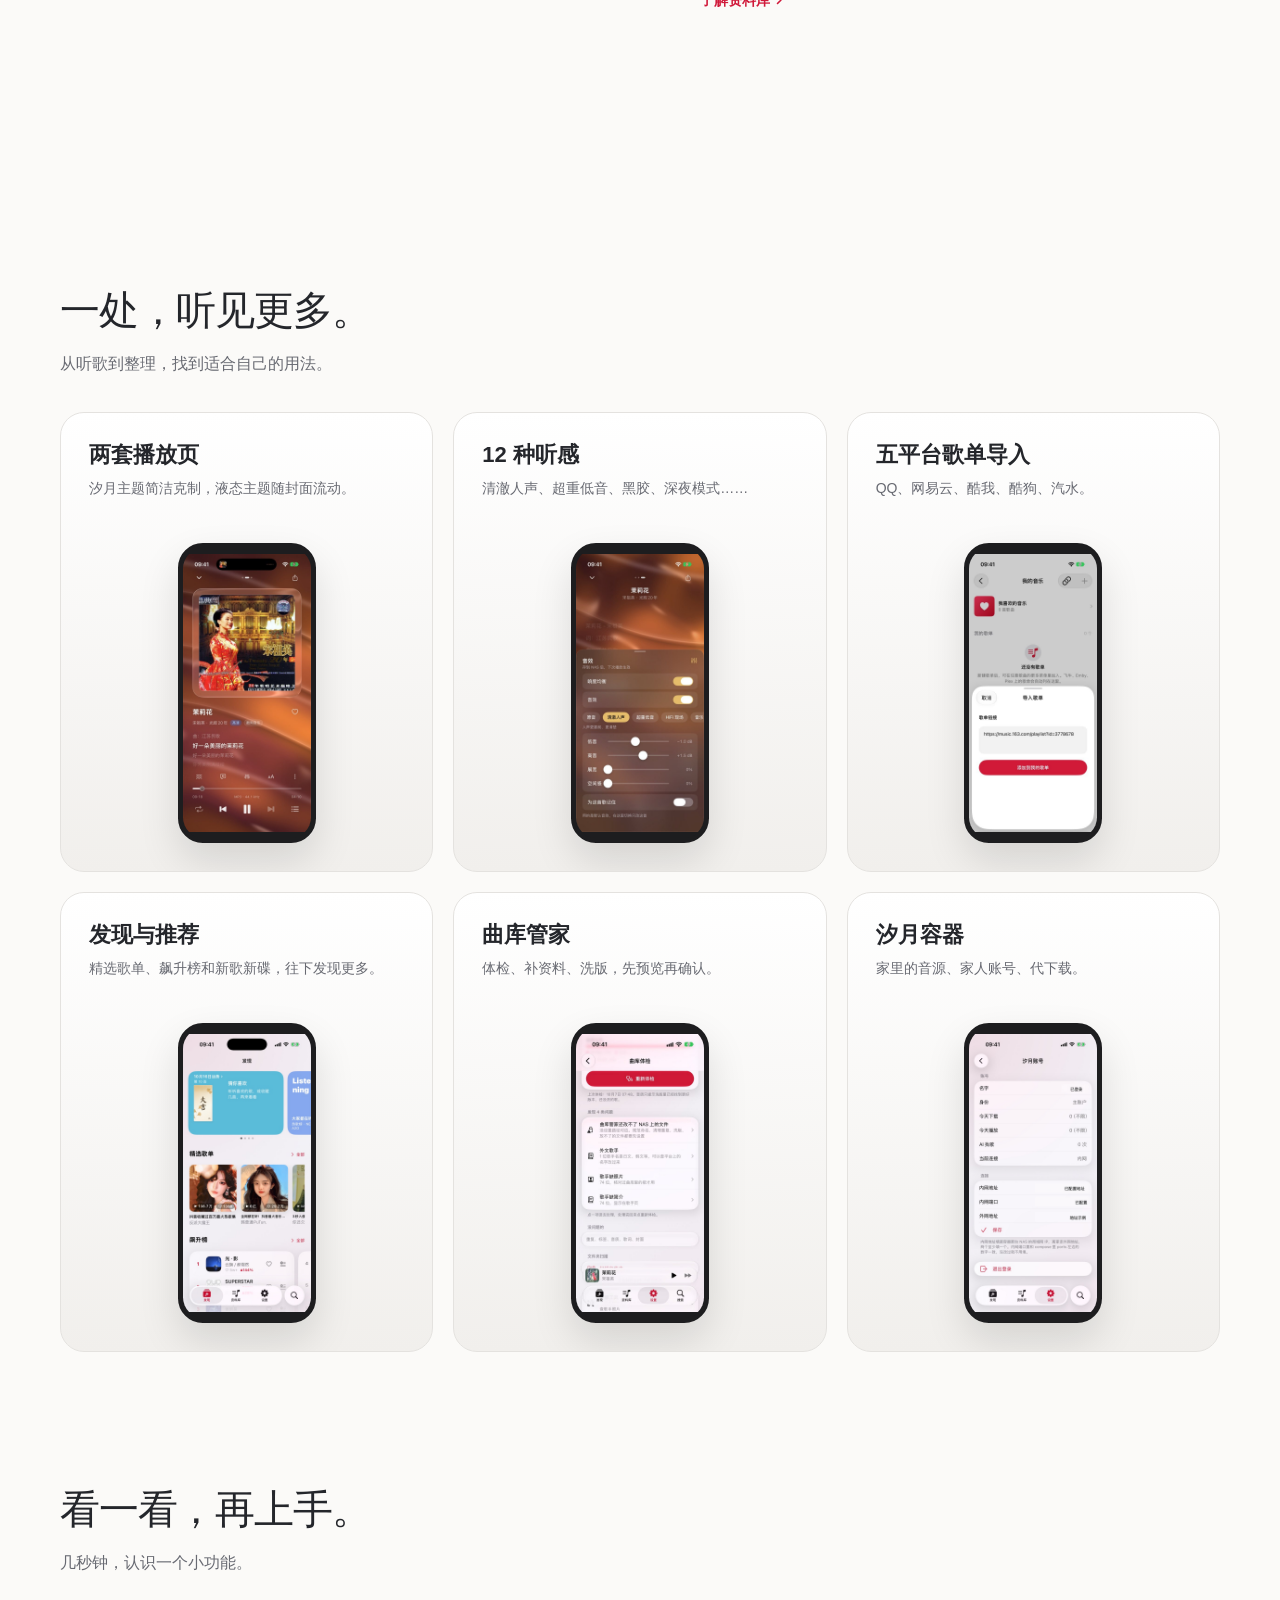
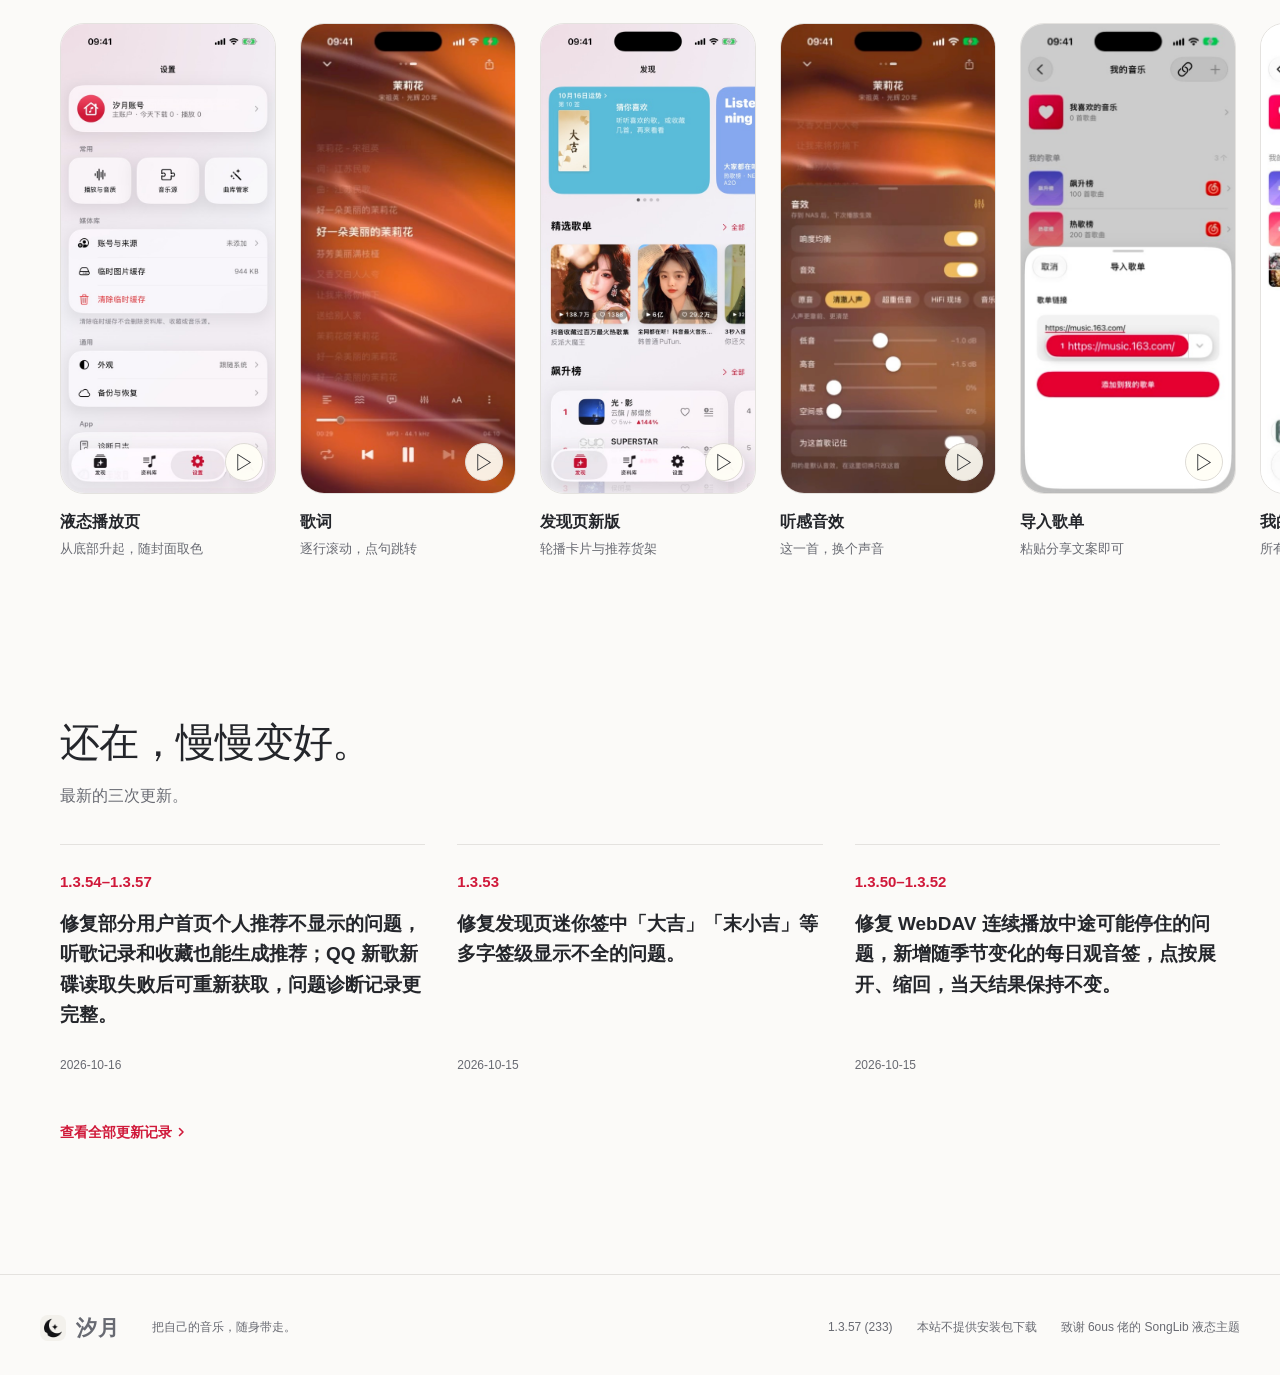
==== commit eda0725a: "卡 91H/91I：Wiki 补到 1.3.57(233)，改名汐月" ====
--- a/index.html
+++ b/index.html
@@ -1,26 +1,26 @@
 <!doctype html>
 <html lang="zh-CN"><head><meta charset="utf-8"><meta name="viewport" content="width=device-width, initial-scale=1">
-<meta name="color-scheme" content="light dark"><title>把自己的音乐随身带走 · 汐乐 Wiki</title>
-<meta name="description" content="汐乐使用指南：把自己的音乐随身带走。">
+<meta name="color-scheme" content="light dark"><title>把自己的音乐随身带走 · 汐月 Wiki</title>
+<meta name="description" content="汐月使用指南：把自己的音乐随身带走。">
 <link rel="icon" href="xiyue/icon.png"><link rel="stylesheet" href="xiyue/wiki.css">
 <script>try{const t=localStorage.getItem('xiyue-wiki-theme');if(t==='light'||t==='dark')document.documentElement.dataset.theme=t;}catch(e){}</script>
 <script defer src="xiyue/search-index.js"></script><script defer src="xiyue/site.js"></script></head>
 <body data-page="home"><a class="skip-link" href="#main">跳到正文</a>
 <header class="site-header"><div class="header-inner">
-<a class="brand" href="index.html" aria-label="汐乐 Wiki 首页"><img src="xiyue/icon.png" alt="" width="30" height="30"><strong>汐乐</strong><span>使用指南</span></a>
+<a class="brand" href="index.html" aria-label="汐月 Wiki 首页"><img src="xiyue/icon.png" alt="" width="30" height="30"><strong>汐月</strong><span>使用指南</span></a>
 <nav class="top-nav" aria-label="主要导航"><a href="wiki/quickstart.html">指南</a><a href="wiki/changelog.html">更新日志</a></nav>
 <div class="header-tools"><button class="icon-button theme-toggle" aria-label="切换深浅色"><span aria-hidden="true">◐</span></button>
 <button class="search-open" aria-label="搜索站内指南"><span>搜索</span><kbd>⌘ K</kbd></button>
 <button class="menu-toggle icon-button" aria-label="打开目录" aria-controls="nav-drawer" aria-expanded="false"><span aria-hidden="true">☰</span></button></div>
 </div></header><main id="main"><section class="hero wrap"><div class="hero-copy">
 <h1>把喜欢的音乐，<br><em>随身带走。</em></h1>
-<p>从家里的曲库，到下一首好歌。<br>属于自己的音乐，在汐乐相遇。</p>
+<p>从家里的曲库，到下一首好歌。<br>属于自己的音乐，在汐月相遇。</p>
 <div class="hero-actions"><a class="button primary" href="wiki/quickstart.html">开始使用</a>
 <a class="text-link hero-update" href="wiki/changelog.html">查看更新记录<svg class="chev" viewBox="0 0 10 10" width="10" height="10" aria-hidden="true" focusable="false"><path d="M3.5 1.5 7 5l-3.5 3.5" fill="none" stroke="currentColor" stroke-width="1.6" stroke-linecap="round" stroke-linejoin="round"/></svg></a></div></div>
-<div class="hero-visual"><div class="moon-wash"></div><figure class="phone-figure hero-phone"><button class="phone lightbox-trigger" data-lightbox="xiyue/screenshots/player-songlib.jpg" aria-label="放大：SongLib 液态主题"><img src="xiyue/screenshots/player-songlib.jpg" alt="SongLib 液态主题" width="552" height="1200" loading="eager" decoding="async"></button></figure></div></section><section class="story wrap" aria-label="汐乐的五种日常"><div class="story-device"><div class="story-phone phone"><img class="story-image is-current" data-story-image="0" src="xiyue/screenshots/sources.jpg" alt="接上自己的曲库" width="552" height="1200" loading="lazy"><img class="story-image " data-story-image="1" src="xiyue/screenshots/discover.jpg" alt="发现下一首" width="552" height="1200" loading="lazy"><img class="story-image " data-story-image="2" src="xiyue/screenshots/player-songlib.jpg" alt="沉浸地听" width="552" height="1200" loading="lazy"><img class="story-image " data-story-image="3" src="xiyue/screenshots/effects.jpg" alt="调成喜欢的声音" width="552" height="1200" loading="lazy"><img class="story-image " data-story-image="4" src="xiyue/screenshots/library-stats.jpg" alt="看见自己的听歌" width="552" height="1200" loading="lazy"></div></div><div class='story-steps'><section class="story-step" data-story="0"><h2>接上自己的曲库</h2><p>飞牛、WebDAV、Plex、Emby，加上你自备的在线音源，全在一个地方。</p><a class="text-link" href="wiki/sources.html">了解账号与来源<svg class="chev" viewBox="0 0 10 10" width="10" height="10" aria-hidden="true" focusable="false"><path d="M3.5 1.5 7 5l-3.5 3.5" fill="none" stroke="currentColor" stroke-width="1.6" stroke-linecap="round" stroke-linejoin="round"/></svg></a></section><section class="story-step" data-story="1"><h2>发现下一首</h2><p>常听的歌手、在线榜单、说一句就能找歌。</p><a class="text-link" href="wiki/discover.html">了解发现与搜索<svg class="chev" viewBox="0 0 10 10" width="10" height="10" aria-hidden="true" focusable="false"><path d="M3.5 1.5 7 5l-3.5 3.5" fill="none" stroke="currentColor" stroke-width="1.6" stroke-linecap="round" stroke-linejoin="round"/></svg></a></section><section class="story-step" data-story="2"><h2>沉浸地听</h2><p>两套播放页、逐句歌词、随声音起伏的波面。</p><a class="text-link" href="wiki/player.html">了解播放页<svg class="chev" viewBox="0 0 10 10" width="10" height="10" aria-hidden="true" focusable="false"><path d="M3.5 1.5 7 5l-3.5 3.5" fill="none" stroke="currentColor" stroke-width="1.6" stroke-linecap="round" stroke-linejoin="round"/></svg></a></section><section class="story-step" data-story="3"><h2>调成喜欢的声音</h2><p>无缝切歌、响度均衡、12 种听感音效。</p><a class="text-link" href="wiki/sound.html">了解音质与音效<svg class="chev" viewBox="0 0 10 10" width="10" height="10" aria-hidden="true" focusable="false"><path d="M3.5 1.5 7 5l-3.5 3.5" fill="none" stroke="currentColor" stroke-width="1.6" stroke-linecap="round" stroke-linejoin="round"/></svg></a></section><section class="story-step" data-story="4"><h2>看见自己的听歌</h2><p>收听热力图、常听歌手、曲库画像。</p><a class="text-link" href="wiki/library.html">了解资料库<svg class="chev" viewBox="0 0 10 10" width="10" height="10" aria-hidden="true" focusable="false"><path d="M3.5 1.5 7 5l-3.5 3.5" fill="none" stroke="currentColor" stroke-width="1.6" stroke-linecap="round" stroke-linejoin="round"/></svg></a></section></div></section><section class="wrap section-space" id="features"><div class="section-heading"><h2>一处，听见更多。</h2><p>从听歌到整理，找到适合自己的用法。</p></div><div class="bento-grid"><a class="bento reveal" href="wiki/player.html"><div class="bento-copy"><h3>两套播放页</h3><p>汐乐主题简洁克制，液态主题随封面流动。</p><span class="bento-more">了解更多<svg class="chev" viewBox="0 0 10 10" width="10" height="10" aria-hidden="true" focusable="false"><path d="M3.5 1.5 7 5l-3.5 3.5" fill="none" stroke="currentColor" stroke-width="1.6" stroke-linecap="round" stroke-linejoin="round"/></svg></span></div><div class="bento-image"><img src="xiyue/screenshots/player-songlib.jpg" alt="两套播放页" width="552" height="1200" loading="lazy"></div></a><a class="bento reveal" href="wiki/sound.html"><div class="bento-copy"><h3>12 种听感</h3><p>清澈人声、超重低音、黑胶、深夜模式……</p><span class="bento-more">了解更多<svg class="chev" viewBox="0 0 10 10" width="10" height="10" aria-hidden="true" focusable="false"><path d="M3.5 1.5 7 5l-3.5 3.5" fill="none" stroke="currentColor" stroke-width="1.6" stroke-linecap="round" stroke-linejoin="round"/></svg></span></div><div class="bento-image"><img src="xiyue/screenshots/effects.jpg" alt="12 种听感" width="552" height="1200" loading="lazy"></div></a><a class="bento reveal" href="wiki/library.html"><div class="bento-copy"><h3>五平台歌单导入</h3><p>QQ、网易云、酷我、酷狗、汽水。</p><span class="bento-more">了解更多<svg class="chev" viewBox="0 0 10 10" width="10" height="10" aria-hidden="true" focusable="false"><path d="M3.5 1.5 7 5l-3.5 3.5" fill="none" stroke="currentColor" stroke-width="1.6" stroke-linecap="round" stroke-linejoin="round"/></svg></span></div><div class="bento-image"><img src="xiyue/screenshots/import.jpg" alt="五平台歌单导入" width="552" height="1200" loading="lazy"></div></a><a class="bento reveal" href="wiki/discover.html"><div class="bento-copy"><h3>懂你推荐</h3><p>最近循环、很久没听、深夜常听。</p><span class="bento-more">了解更多<svg class="chev" viewBox="0 0 10 10" width="10" height="10" aria-hidden="true" focusable="false"><path d="M3.5 1.5 7 5l-3.5 3.5" fill="none" stroke="currentColor" stroke-width="1.6" stroke-linecap="round" stroke-linejoin="round"/></svg></span></div><div class="bento-image"><img src="xiyue/screenshots/discover-shelves.jpg" alt="懂你推荐" width="552" height="1200" loading="lazy"></div></a><a class="bento reveal" href="wiki/butler.html"><div class="bento-copy"><h3>曲库管家</h3><p>体检、补资料、洗版，先预览再确认。</p><span class="bento-more">了解更多<svg class="chev" viewBox="0 0 10 10" width="10" height="10" aria-hidden="true" focusable="false"><path d="M3.5 1.5 7 5l-3.5 3.5" fill="none" stroke="currentColor" stroke-width="1.6" stroke-linecap="round" stroke-linejoin="round"/></svg></span></div><div class="bento-image"><img src="xiyue/screenshots/butler.jpg" alt="曲库管家" width="552" height="1200" loading="lazy"></div></a><a class="bento reveal" href="wiki/container.html"><div class="bento-copy"><h3>汐乐容器</h3><p>家里的音源、家人账号、代下载。</p><span class="bento-more">了解更多<svg class="chev" viewBox="0 0 10 10" width="10" height="10" aria-hidden="true" focusable="false"><path d="M3.5 1.5 7 5l-3.5 3.5" fill="none" stroke="currentColor" stroke-width="1.6" stroke-linecap="round" stroke-linejoin="round"/></svg></span></div><div class="bento-image"><img src="xiyue/screenshots/account.jpg" alt="汐乐容器" width="552" height="1200" loading="lazy"></div></a></div></section><section class="section-space clip-section"><div class="wrap section-heading"><h2>看一看，再上手。</h2><p>几秒钟，认识一个小功能。</p></div><div class="clip-rail"><figure class="clip-card"><div class="clip-screen"><video muted playsinline loop preload="none" poster="xiyue/videos/launch.jpg" data-video="xiyue/videos/launch.mp4" aria-label="月引潮声演示"></video><button class="video-toggle" aria-label="播放：月引潮声"><span aria-hidden="true">▷</span></button></div><figcaption><h3>月引潮声</h3><p>约 3 秒的冷启动动画</p></figcaption></figure><figure class="clip-card"><div class="clip-screen"><video muted playsinline loop preload="none" poster="xiyue/videos/theme.jpg" data-video="xiyue/videos/theme.mp4" aria-label="液态播放页演示"></video><button class="video-toggle" aria-label="播放：液态播放页"><span aria-hidden="true">▷</span></button></div><figcaption><h3>液态播放页</h3><p>从底部升起，随封面取色</p></figcaption></figure><figure class="clip-card"><div class="clip-screen"><video muted playsinline loop preload="none" poster="xiyue/videos/lyrics.jpg" data-video="xiyue/videos/lyrics.mp4" aria-label="歌词演示"></video><button class="video-toggle" aria-label="播放：歌词"><span aria-hidden="true">▷</span></button></div><figcaption><h3>歌词</h3><p>逐行滚动，点句跳转</p></figcaption></figure><figure class="clip-card"><div class="clip-screen"><video muted playsinline loop preload="none" poster="xiyue/videos/discover.jpg" data-video="xiyue/videos/discover.mp4" aria-label="发现页演示"></video><button class="video-toggle" aria-label="播放：发现页"><span aria-hidden="true">▷</span></button></div><figcaption><h3>发现页</h3><p>常听歌手与推荐货架</p></figcaption></figure><figure class="clip-card"><div class="clip-screen"><video muted playsinline loop preload="none" poster="xiyue/videos/effects.jpg" data-video="xiyue/videos/effects.mp4" aria-label="听感音效演示"></video><button class="video-toggle" aria-label="播放：听感音效"><span aria-hidden="true">▷</span></button></div><figcaption><h3>听感音效</h3><p>这一首，换个声音</p></figcaption></figure><figure class="clip-card"><div class="clip-screen"><video muted playsinline loop preload="none" poster="xiyue/videos/import.jpg" data-video="xiyue/videos/import.mp4" aria-label="导入歌单演示"></video><button class="video-toggle" aria-label="播放：导入歌单"><span aria-hidden="true">▷</span></button></div><figcaption><h3>导入歌单</h3><p>粘贴分享文案即可</p></figcaption></figure><figure class="clip-card"><div class="clip-screen"><video muted playsinline loop preload="none" poster="xiyue/videos/collections.jpg" data-video="xiyue/videos/collections.mp4" aria-label="我的音乐演示"></video><button class="video-toggle" aria-label="播放：我的音乐"><span aria-hidden="true">▷</span></button></div><figcaption><h3>我的音乐</h3><p>所有歌单放在一起</p></figcaption></figure><figure class="clip-card"><div class="clip-screen"><video muted playsinline loop preload="none" poster="xiyue/videos/butler.jpg" data-video="xiyue/videos/butler.mp4" aria-label="曲库管家演示"></video><button class="video-toggle" aria-label="播放：曲库管家"><span aria-hidden="true">▷</span></button></div><figcaption><h3>曲库管家</h3><p>先体检，再整理</p></figcaption></figure></div></section><section class="wrap section-space"><div class="section-heading"><h2>还在，慢慢变好。</h2><p>最新的三次更新。</p></div><div class="latest-grid"><a class="latest-card reveal" href="wiki/changelog.html#v-1-3-31"><span>1.3.31</span><h3>回到发现页时复用近期读取的飞牛曲库，减少重复读取；卡顿记录更细，滑动时取消的封面请求不再算成错误。</h3><p>2026-10-10</p></a><a class="latest-card reveal" href="wiki/changelog.html#v-1-3-30"><span>1.3.30</span><h3>减少切歌、搜索结果和曲库浏览中的重复处理，改进锁屏封面的更新方式；新增短暂卡顿记录，方便排查。</h3><p>2026-10-10</p></a><a class="latest-card reveal" href="wiki/changelog.html#v-1-3-29"><span>1.3.29</span><h3>Emby、Plex 的数量暂时读不到时，稍后重新进入资料库或回到 App 会自动重试；搜索后点歌会继续补入曲库里的后续歌曲。</h3><p>2026-10-10</p></a></div><a class="text-link archive-link" href="wiki/changelog.html">查看全部更新记录<svg class="chev" viewBox="0 0 10 10" width="10" height="10" aria-hidden="true" focusable="false"><path d="M3.5 1.5 7 5l-3.5 3.5" fill="none" stroke="currentColor" stroke-width="1.6" stroke-linecap="round" stroke-linejoin="round"/></svg></a></section></main>
-<footer class="site-footer"><a class="brand" href="index.html"><img src="xiyue/icon.png" alt="" width="26" height="26"><strong>汐乐</strong></a>
-<p>把自己的音乐，随身带走。</p><div><span>1.3.31 (207)</span><span>本站不提供安装包下载</span><span>致谢 6ous 佬的 SongLib 液态主题</span></div></footer>
-<dialog class="drawer-dialog" id="nav-drawer"><div class="dialog-heading"><strong>使用指南</strong><button data-close aria-label="关闭目录">×</button></div><section class="nav-group"><h2>入门</h2><a href="wiki/quickstart.html" >开始使用<span>安装、连接曲库、添加音源</span></a></section><section class="nav-group"><h2>听歌</h2><a href="wiki/player.html" >播放页<span>两套主题、歌词与实时频谱</span></a><a href="wiki/sound.html" >音质与音效<span>无缝切歌、响度均衡、12 种听感</span></a><a href="wiki/discover.html" >发现与搜索<span>榜单、找歌与懂你推荐</span></a></section><section class="nav-group"><h2>曲库</h2><a href="wiki/library.html" >资料库<span>我的音乐、歌单导入、收听统计</span></a><a href="wiki/sources.html" >账号与来源<span>飞牛、WebDAV、Plex、Emby</span></a><a href="wiki/butler.html" >曲库管家<span>体检、补资料、洗版与整理</span></a></section><section class="nav-group"><h2>进阶</h2><a href="wiki/container.html" >汐乐容器<span>家里的音源、账号与代下载</span></a><a href="wiki/settings.html" >设置<span>外观、日志与备份</span></a></section><section class="nav-group"><h2>帮助</h2><a href="wiki/troubleshooting.html" >常见问题<span>按现象查原因</span></a><a href="wiki/changelog.html" >更新日志<span>每一个版本的变化</span></a></section></dialog>
+<div class="hero-visual"><div class="moon-wash"></div><figure class="phone-figure hero-phone"><button class="phone lightbox-trigger" data-lightbox="xiyue/screenshots/player-songlib.jpg" aria-label="放大：SongLib 液态主题"><img src="xiyue/screenshots/player-songlib.jpg" alt="SongLib 液态主题" width="552" height="1200" loading="eager" decoding="async"></button></figure></div></section><section class="story wrap" aria-label="汐月的五种日常"><div class="story-device"><div class="story-phone phone"><img class="story-image is-current" data-story-image="0" src="xiyue/screenshots/sources.jpg" alt="接上自己的曲库" width="552" height="1200" loading="lazy"><img class="story-image " data-story-image="1" src="xiyue/screenshots/discover-new.jpg" alt="发现下一首" width="552" height="1200" loading="lazy"><img class="story-image " data-story-image="2" src="xiyue/screenshots/player-songlib.jpg" alt="沉浸地听" width="552" height="1200" loading="lazy"><img class="story-image " data-story-image="3" src="xiyue/screenshots/effects.jpg" alt="调成喜欢的声音" width="552" height="1200" loading="lazy"><img class="story-image " data-story-image="4" src="xiyue/screenshots/library-recent-added.jpg" alt="新加入的音乐" width="552" height="1200" loading="lazy"></div></div><div class='story-steps'><section class="story-step" data-story="0"><h2>接上自己的曲库</h2><p>飞牛、WebDAV、Plex、Emby，加上你自备的在线音源，全在一个地方。</p><a class="text-link" href="wiki/sources.html">了解账号与来源<svg class="chev" viewBox="0 0 10 10" width="10" height="10" aria-hidden="true" focusable="false"><path d="M3.5 1.5 7 5l-3.5 3.5" fill="none" stroke="currentColor" stroke-width="1.6" stroke-linecap="round" stroke-linejoin="round"/></svg></a></section><section class="story-step" data-story="1"><h2>发现下一首</h2><p>每日签、精选歌单、猜你喜欢和新歌新碟。</p><a class="text-link" href="wiki/discover.html">了解发现与搜索<svg class="chev" viewBox="0 0 10 10" width="10" height="10" aria-hidden="true" focusable="false"><path d="M3.5 1.5 7 5l-3.5 3.5" fill="none" stroke="currentColor" stroke-width="1.6" stroke-linecap="round" stroke-linejoin="round"/></svg></a></section><section class="story-step" data-story="2"><h2>沉浸地听</h2><p>两套播放页、逐句歌词、随声音起伏的波面。</p><a class="text-link" href="wiki/player.html">了解播放页<svg class="chev" viewBox="0 0 10 10" width="10" height="10" aria-hidden="true" focusable="false"><path d="M3.5 1.5 7 5l-3.5 3.5" fill="none" stroke="currentColor" stroke-width="1.6" stroke-linecap="round" stroke-linejoin="round"/></svg></a></section><section class="story-step" data-story="3"><h2>调成喜欢的声音</h2><p>无缝切歌、响度均衡、12 种听感音效。</p><a class="text-link" href="wiki/sound.html">了解音质与音效<svg class="chev" viewBox="0 0 10 10" width="10" height="10" aria-hidden="true" focusable="false"><path d="M3.5 1.5 7 5l-3.5 3.5" fill="none" stroke="currentColor" stroke-width="1.6" stroke-linecap="round" stroke-linejoin="round"/></svg></a></section><section class="story-step" data-story="4"><h2>新加入的音乐</h2><p>按专辑和歌曲浏览飞牛曲库最近添加的内容。</p><a class="text-link" href="wiki/library.html">了解资料库<svg class="chev" viewBox="0 0 10 10" width="10" height="10" aria-hidden="true" focusable="false"><path d="M3.5 1.5 7 5l-3.5 3.5" fill="none" stroke="currentColor" stroke-width="1.6" stroke-linecap="round" stroke-linejoin="round"/></svg></a></section></div></section><section class="wrap section-space" id="features"><div class="section-heading"><h2>一处，听见更多。</h2><p>从听歌到整理，找到适合自己的用法。</p></div><div class="bento-grid"><a class="bento reveal" href="wiki/player.html"><div class="bento-copy"><h3>两套播放页</h3><p>汐月主题简洁克制，液态主题随封面流动。</p><span class="bento-more">了解更多<svg class="chev" viewBox="0 0 10 10" width="10" height="10" aria-hidden="true" focusable="false"><path d="M3.5 1.5 7 5l-3.5 3.5" fill="none" stroke="currentColor" stroke-width="1.6" stroke-linecap="round" stroke-linejoin="round"/></svg></span></div><div class="bento-image"><img src="xiyue/screenshots/player-songlib.jpg" alt="两套播放页" width="552" height="1200" loading="lazy"></div></a><a class="bento reveal" href="wiki/sound.html"><div class="bento-copy"><h3>12 种听感</h3><p>清澈人声、超重低音、黑胶、深夜模式……</p><span class="bento-more">了解更多<svg class="chev" viewBox="0 0 10 10" width="10" height="10" aria-hidden="true" focusable="false"><path d="M3.5 1.5 7 5l-3.5 3.5" fill="none" stroke="currentColor" stroke-width="1.6" stroke-linecap="round" stroke-linejoin="round"/></svg></span></div><div class="bento-image"><img src="xiyue/screenshots/effects.jpg" alt="12 种听感" width="552" height="1200" loading="lazy"></div></a><a class="bento reveal" href="wiki/library.html"><div class="bento-copy"><h3>五平台歌单导入</h3><p>QQ、网易云、酷我、酷狗、汽水。</p><span class="bento-more">了解更多<svg class="chev" viewBox="0 0 10 10" width="10" height="10" aria-hidden="true" focusable="false"><path d="M3.5 1.5 7 5l-3.5 3.5" fill="none" stroke="currentColor" stroke-width="1.6" stroke-linecap="round" stroke-linejoin="round"/></svg></span></div><div class="bento-image"><img src="xiyue/screenshots/import.jpg" alt="五平台歌单导入" width="552" height="1200" loading="lazy"></div></a><a class="bento reveal" href="wiki/discover.html"><div class="bento-copy"><h3>发现与推荐</h3><p>精选歌单、飙升榜和新歌新碟，往下发现更多。</p><span class="bento-more">了解更多<svg class="chev" viewBox="0 0 10 10" width="10" height="10" aria-hidden="true" focusable="false"><path d="M3.5 1.5 7 5l-3.5 3.5" fill="none" stroke="currentColor" stroke-width="1.6" stroke-linecap="round" stroke-linejoin="round"/></svg></span></div><div class="bento-image"><img src="xiyue/screenshots/discover-new.jpg" alt="发现与推荐" width="552" height="1200" loading="lazy"></div></a><a class="bento reveal" href="wiki/butler.html"><div class="bento-copy"><h3>曲库管家</h3><p>体检、补资料、洗版，先预览再确认。</p><span class="bento-more">了解更多<svg class="chev" viewBox="0 0 10 10" width="10" height="10" aria-hidden="true" focusable="false"><path d="M3.5 1.5 7 5l-3.5 3.5" fill="none" stroke="currentColor" stroke-width="1.6" stroke-linecap="round" stroke-linejoin="round"/></svg></span></div><div class="bento-image"><img src="xiyue/screenshots/butler.jpg" alt="曲库管家" width="552" height="1200" loading="lazy"></div></a><a class="bento reveal" href="wiki/container.html"><div class="bento-copy"><h3>汐月容器</h3><p>家里的音源、家人账号、代下载。</p><span class="bento-more">了解更多<svg class="chev" viewBox="0 0 10 10" width="10" height="10" aria-hidden="true" focusable="false"><path d="M3.5 1.5 7 5l-3.5 3.5" fill="none" stroke="currentColor" stroke-width="1.6" stroke-linecap="round" stroke-linejoin="round"/></svg></span></div><div class="bento-image"><img src="xiyue/screenshots/account.jpg" alt="汐月容器" width="552" height="1200" loading="lazy"></div></a></div></section><section class="section-space clip-section"><div class="wrap section-heading"><h2>看一看，再上手。</h2><p>几秒钟，认识一个小功能。</p></div><div class="clip-rail"><figure class="clip-card"><div class="clip-screen"><video muted playsinline loop preload="none" poster="xiyue/videos/theme.jpg" data-video="xiyue/videos/theme.mp4" aria-label="液态播放页演示"></video><button class="video-toggle" aria-label="播放：液态播放页"><span aria-hidden="true">▷</span></button></div><figcaption><h3>液态播放页</h3><p>从底部升起，随封面取色</p></figcaption></figure><figure class="clip-card"><div class="clip-screen"><video muted playsinline loop preload="none" poster="xiyue/videos/lyrics.jpg" data-video="xiyue/videos/lyrics.mp4" aria-label="歌词演示"></video><button class="video-toggle" aria-label="播放：歌词"><span aria-hidden="true">▷</span></button></div><figcaption><h3>歌词</h3><p>逐行滚动，点句跳转</p></figcaption></figure><figure class="clip-card"><div class="clip-screen"><video muted playsinline loop preload="none" poster="xiyue/videos/discover-new.jpg" data-video="xiyue/videos/discover-new.mp4" aria-label="发现页新版演示"></video><button class="video-toggle" aria-label="播放：发现页新版"><span aria-hidden="true">▷</span></button></div><figcaption><h3>发现页新版</h3><p>轮播卡片与推荐货架</p></figcaption></figure><figure class="clip-card"><div class="clip-screen"><video muted playsinline loop preload="none" poster="xiyue/videos/effects.jpg" data-video="xiyue/videos/effects.mp4" aria-label="听感音效演示"></video><button class="video-toggle" aria-label="播放：听感音效"><span aria-hidden="true">▷</span></button></div><figcaption><h3>听感音效</h3><p>这一首，换个声音</p></figcaption></figure><figure class="clip-card"><div class="clip-screen"><video muted playsinline loop preload="none" poster="xiyue/videos/import.jpg" data-video="xiyue/videos/import.mp4" aria-label="导入歌单演示"></video><button class="video-toggle" aria-label="播放：导入歌单"><span aria-hidden="true">▷</span></button></div><figcaption><h3>导入歌单</h3><p>粘贴分享文案即可</p></figcaption></figure><figure class="clip-card"><div class="clip-screen"><video muted playsinline loop preload="none" poster="xiyue/videos/collections.jpg" data-video="xiyue/videos/collections.mp4" aria-label="我的音乐演示"></video><button class="video-toggle" aria-label="播放：我的音乐"><span aria-hidden="true">▷</span></button></div><figcaption><h3>我的音乐</h3><p>所有歌单放在一起</p></figcaption></figure><figure class="clip-card"><div class="clip-screen"><video muted playsinline loop preload="none" poster="xiyue/videos/butler.jpg" data-video="xiyue/videos/butler.mp4" aria-label="曲库管家演示"></video><button class="video-toggle" aria-label="播放：曲库管家"><span aria-hidden="true">▷</span></button></div><figcaption><h3>曲库管家</h3><p>先体检，再整理</p></figcaption></figure></div></section><section class="wrap section-space"><div class="section-heading"><h2>还在，慢慢变好。</h2><p>最新的三次更新。</p></div><div class="latest-grid"><a class="latest-card reveal" href="wiki/changelog.html#v-1-3-57"><span>1.3.54–1.3.57</span><h3>修复部分用户首页个人推荐不显示的问题，听歌记录和收藏也能生成推荐；QQ 新歌新碟读取失败后可重新获取，问题诊断记录更完整。</h3><p>2026-10-16</p></a><a class="latest-card reveal" href="wiki/changelog.html#v-1-3-53"><span>1.3.53</span><h3>修复发现页迷你签中「大吉」「末小吉」等多字签级显示不全的问题。</h3><p>2026-10-15</p></a><a class="latest-card reveal" href="wiki/changelog.html#v-1-3-52"><span>1.3.50–1.3.52</span><h3>修复 WebDAV 连续播放中途可能停住的问题，新增随季节变化的每日观音签，点按展开、缩回，当天结果保持不变。</h3><p>2026-10-15</p></a></div><a class="text-link archive-link" href="wiki/changelog.html">查看全部更新记录<svg class="chev" viewBox="0 0 10 10" width="10" height="10" aria-hidden="true" focusable="false"><path d="M3.5 1.5 7 5l-3.5 3.5" fill="none" stroke="currentColor" stroke-width="1.6" stroke-linecap="round" stroke-linejoin="round"/></svg></a></section></main>
+<footer class="site-footer"><a class="brand" href="index.html"><img src="xiyue/icon.png" alt="" width="26" height="26"><strong>汐月</strong></a>
+<p>把自己的音乐，随身带走。</p><div><span>1.3.57 (233)</span><span>本站不提供安装包下载</span><span>致谢 6ous 佬的 SongLib 液态主题</span></div></footer>
+<dialog class="drawer-dialog" id="nav-drawer"><div class="dialog-heading"><strong>使用指南</strong><button data-close aria-label="关闭目录">×</button></div><section class="nav-group"><h2>入门</h2><a href="wiki/quickstart.html" >开始使用<span>安装、连接曲库、添加音源</span></a></section><section class="nav-group"><h2>听歌</h2><a href="wiki/player.html" >播放页<span>两套主题、歌词与实时频谱</span></a><a href="wiki/sound.html" >音质与音效<span>无缝切歌、响度均衡、12 种听感</span></a><a href="wiki/discover.html" >发现与搜索<span>榜单、找歌与懂你推荐</span></a></section><section class="nav-group"><h2>曲库</h2><a href="wiki/library.html" >资料库<span>我的音乐、歌单导入、收听统计</span></a><a href="wiki/sources.html" >账号与来源<span>飞牛、WebDAV、Plex、Emby</span></a><a href="wiki/butler.html" >曲库管家<span>体检、补资料、洗版与整理</span></a></section><section class="nav-group"><h2>进阶</h2><a href="wiki/container.html" >汐月容器<span>家里的音源、账号与代下载</span></a><a href="wiki/settings.html" >设置<span>外观、日志与备份</span></a></section><section class="nav-group"><h2>帮助</h2><a href="wiki/troubleshooting.html" >常见问题<span>按现象查原因</span></a><a href="wiki/changelog.html" >更新日志<span>每一个版本的变化</span></a></section></dialog>
 <dialog class="search-dialog" id="search-dialog"><div class="search-bar"><label class="sr-only" for="site-query">搜索站内指南</label>
 <input type="search" id="site-query" placeholder="搜功能、设置或遇到的问题…" autocomplete="off"><button data-close aria-label="关闭搜索">Esc</button></div>
 <p class="search-note">搜索本站指南与更新记录</p><div id="search-results" aria-live="polite"></div></dialog>
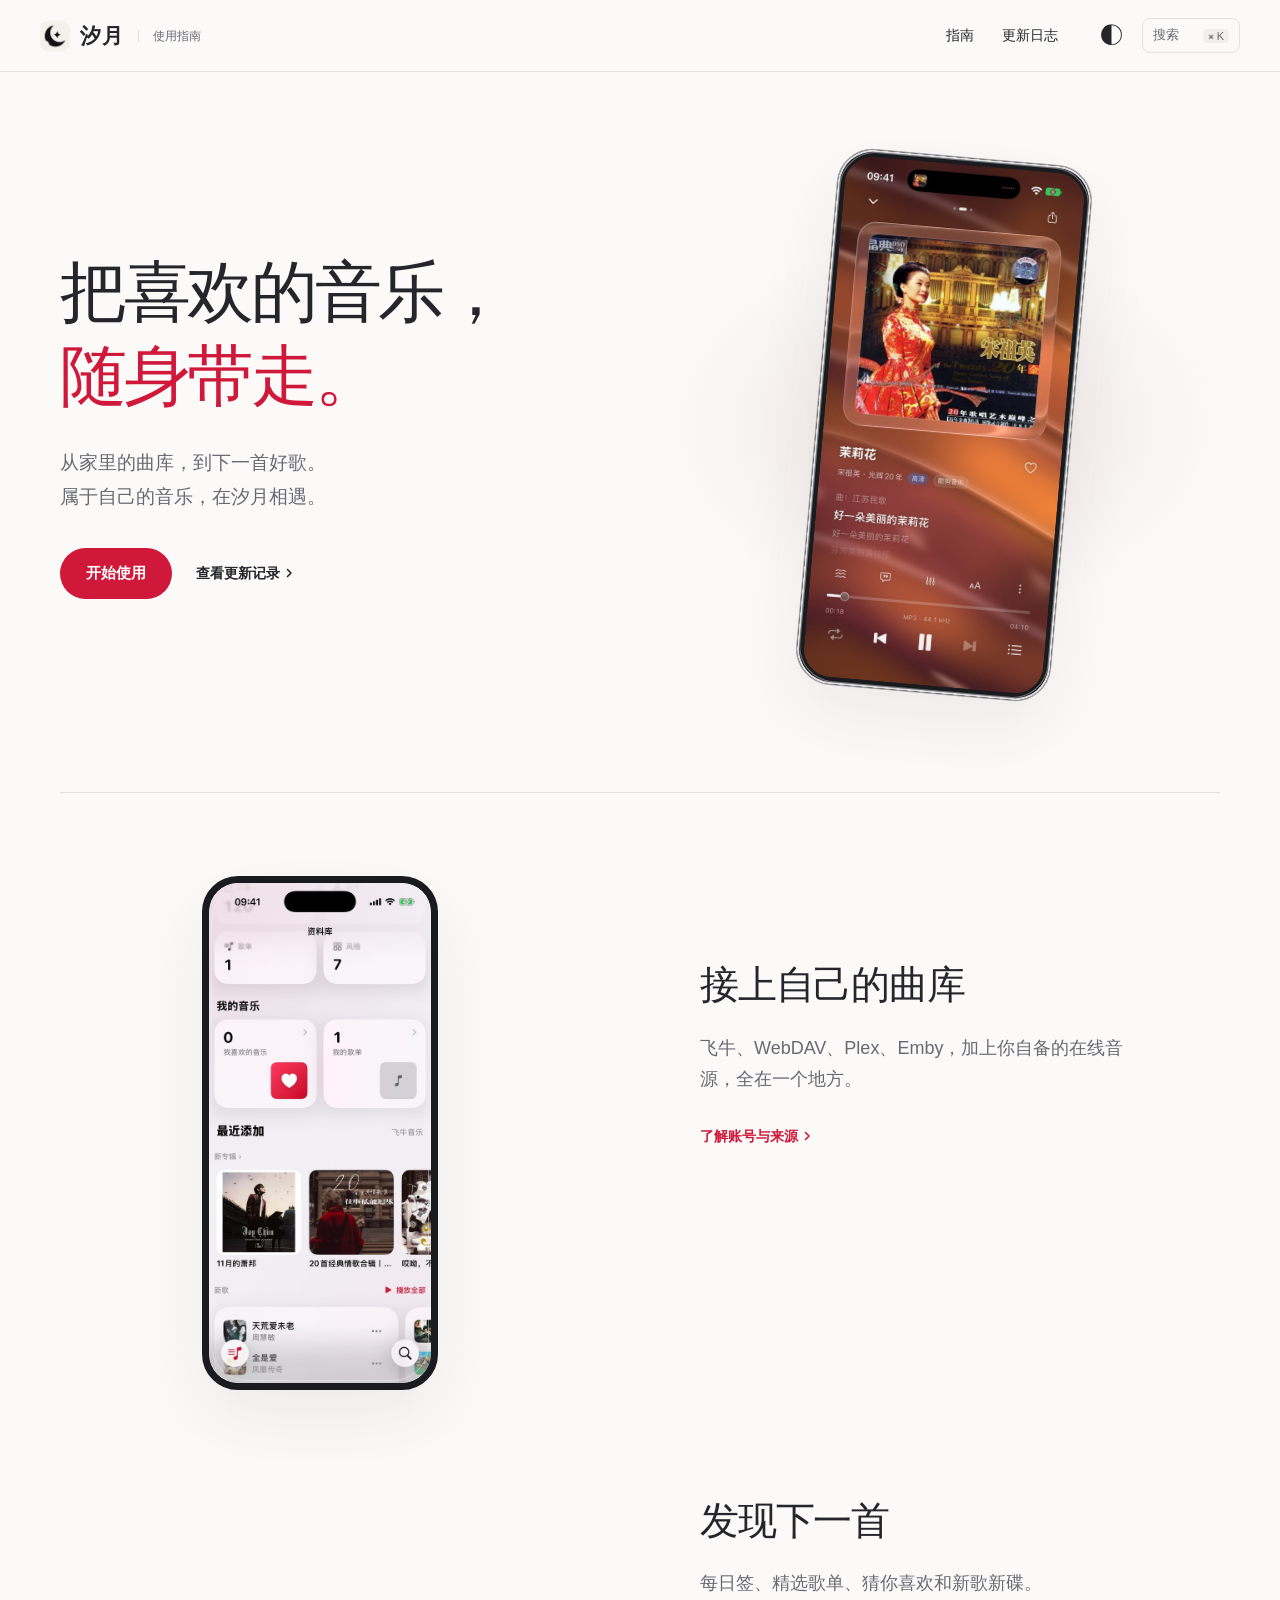
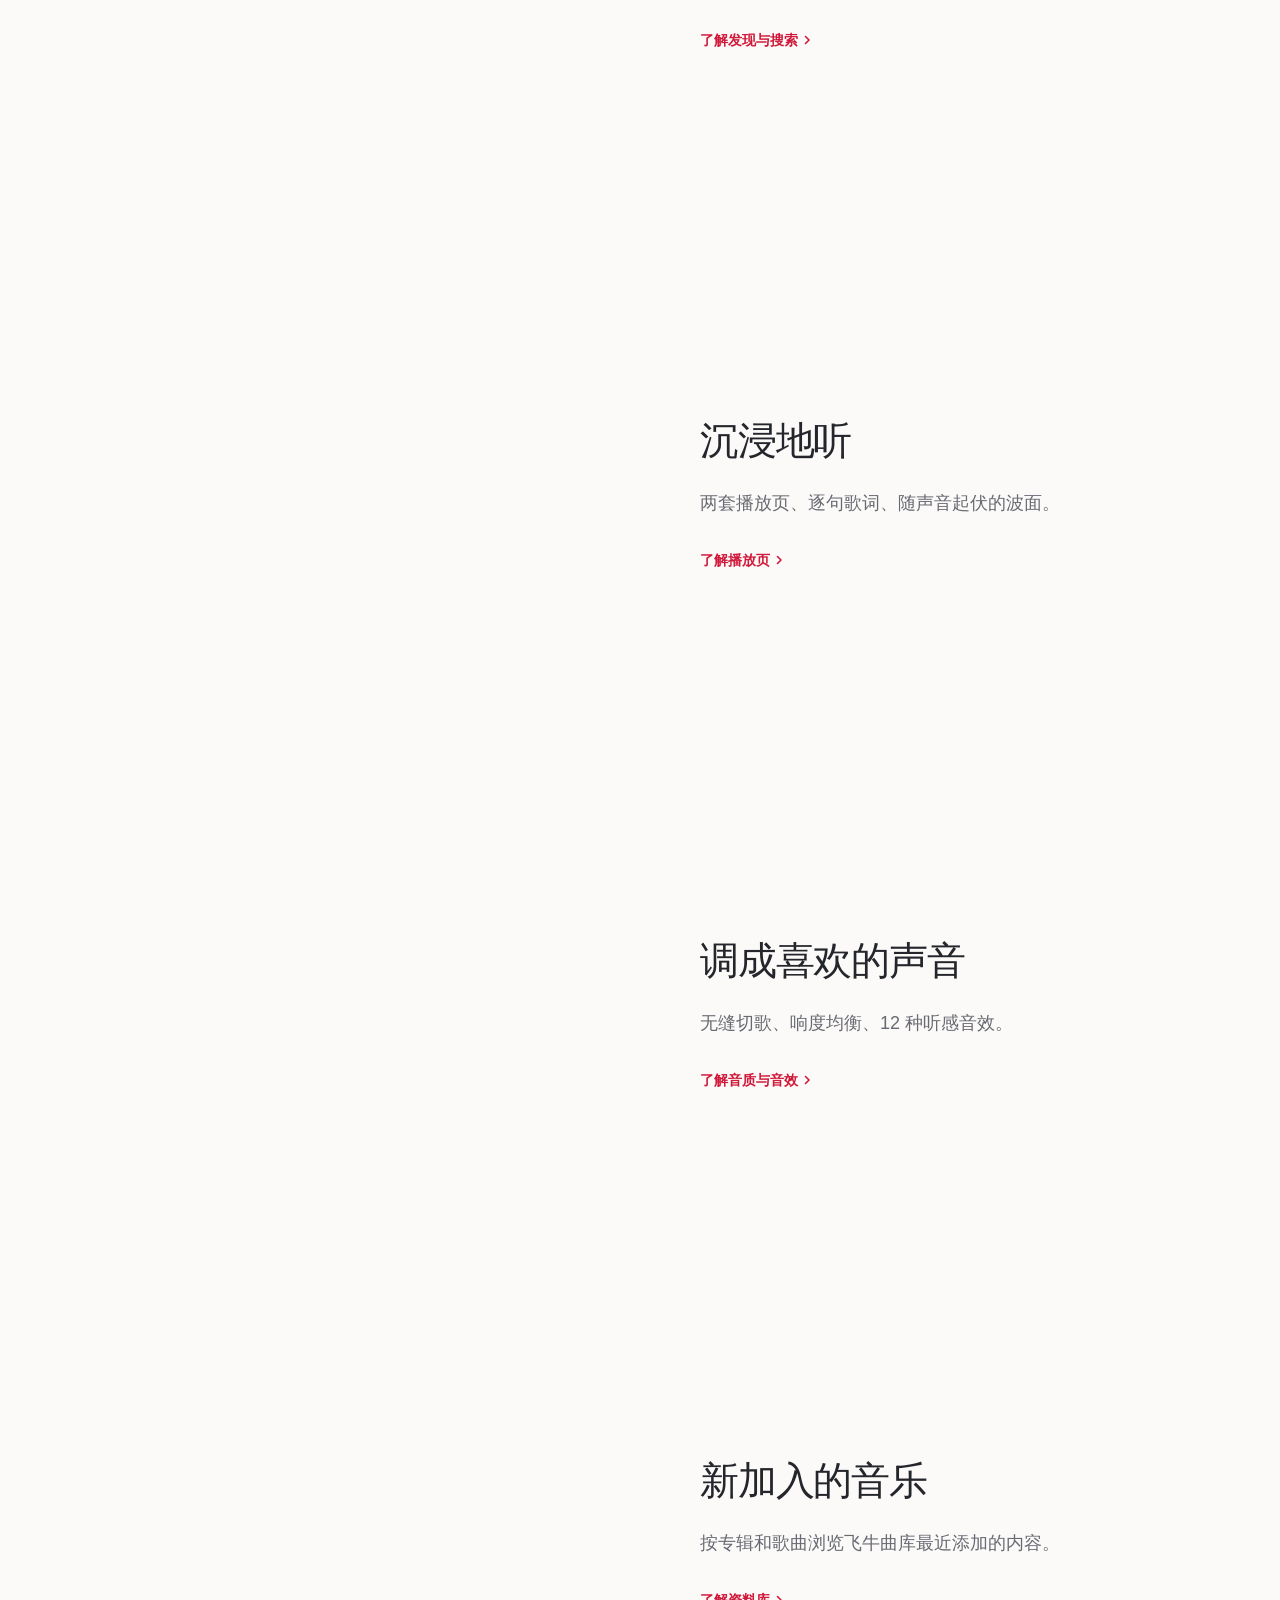
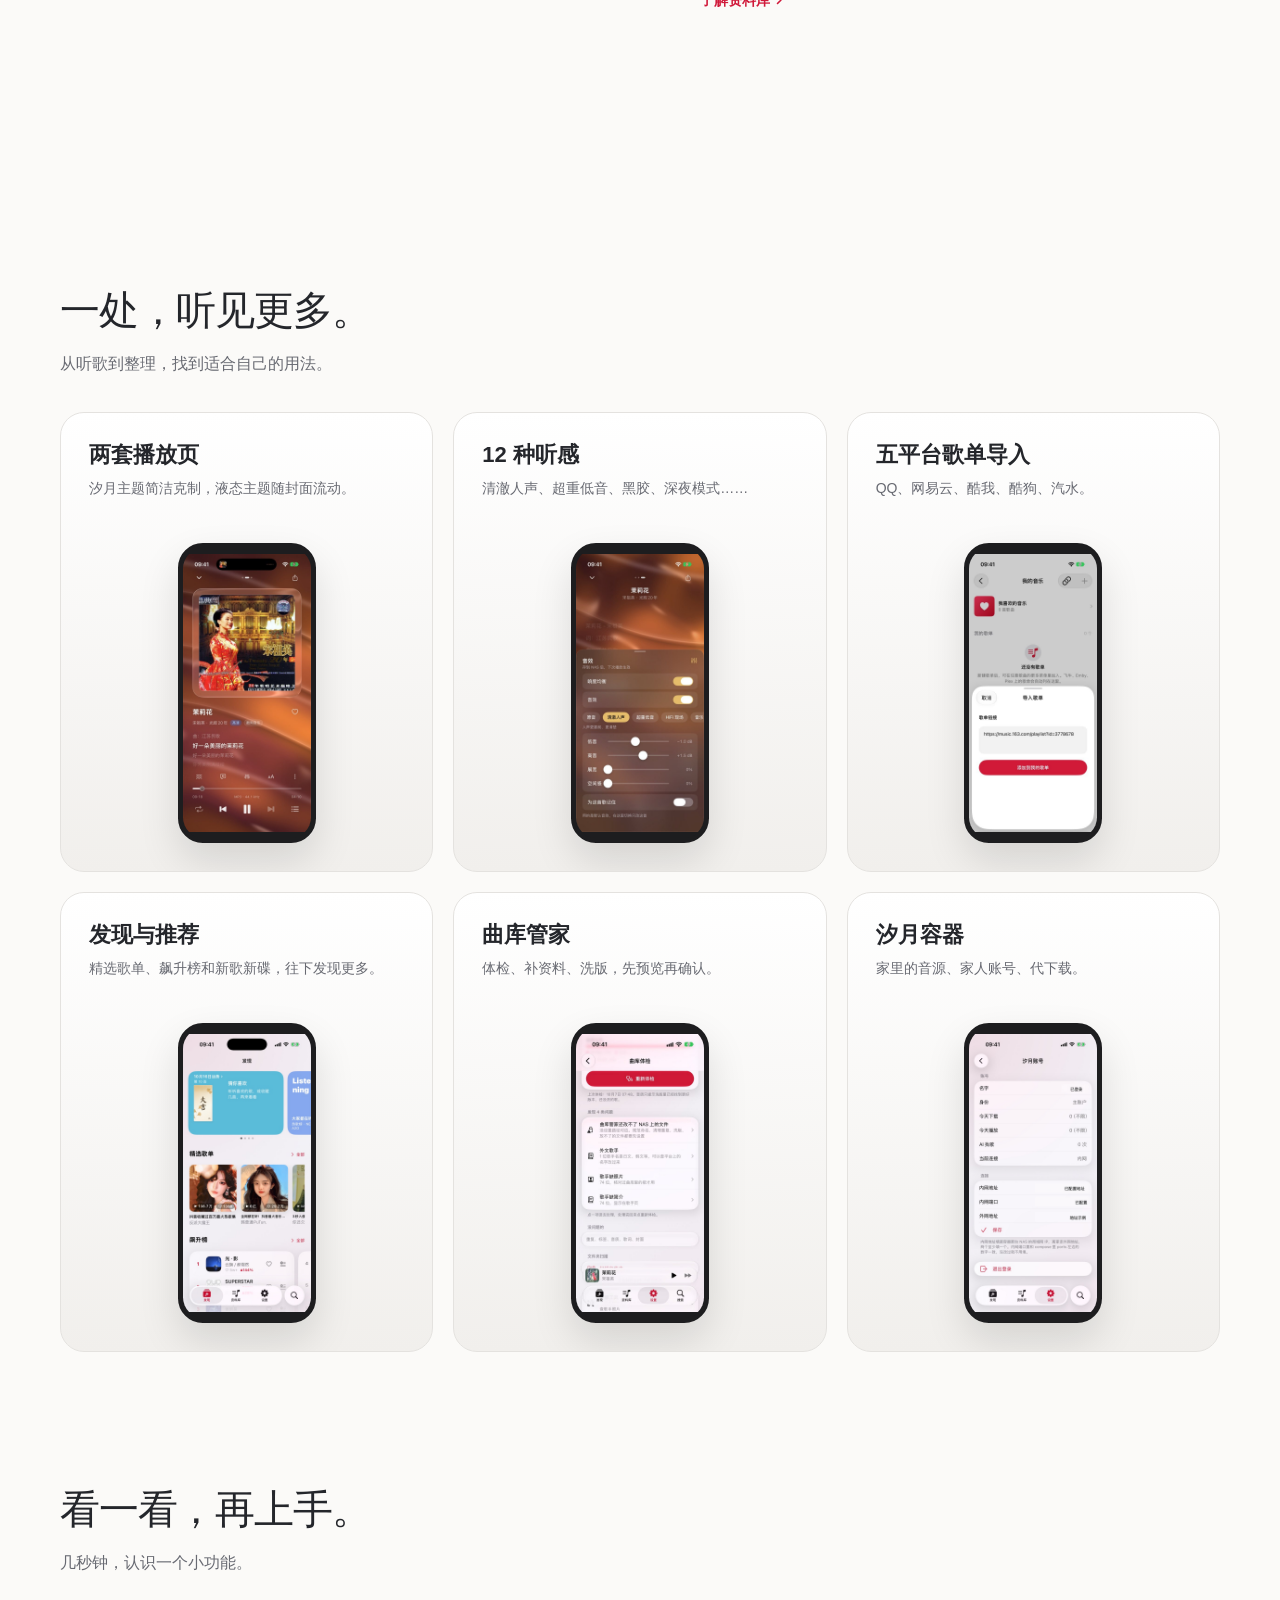
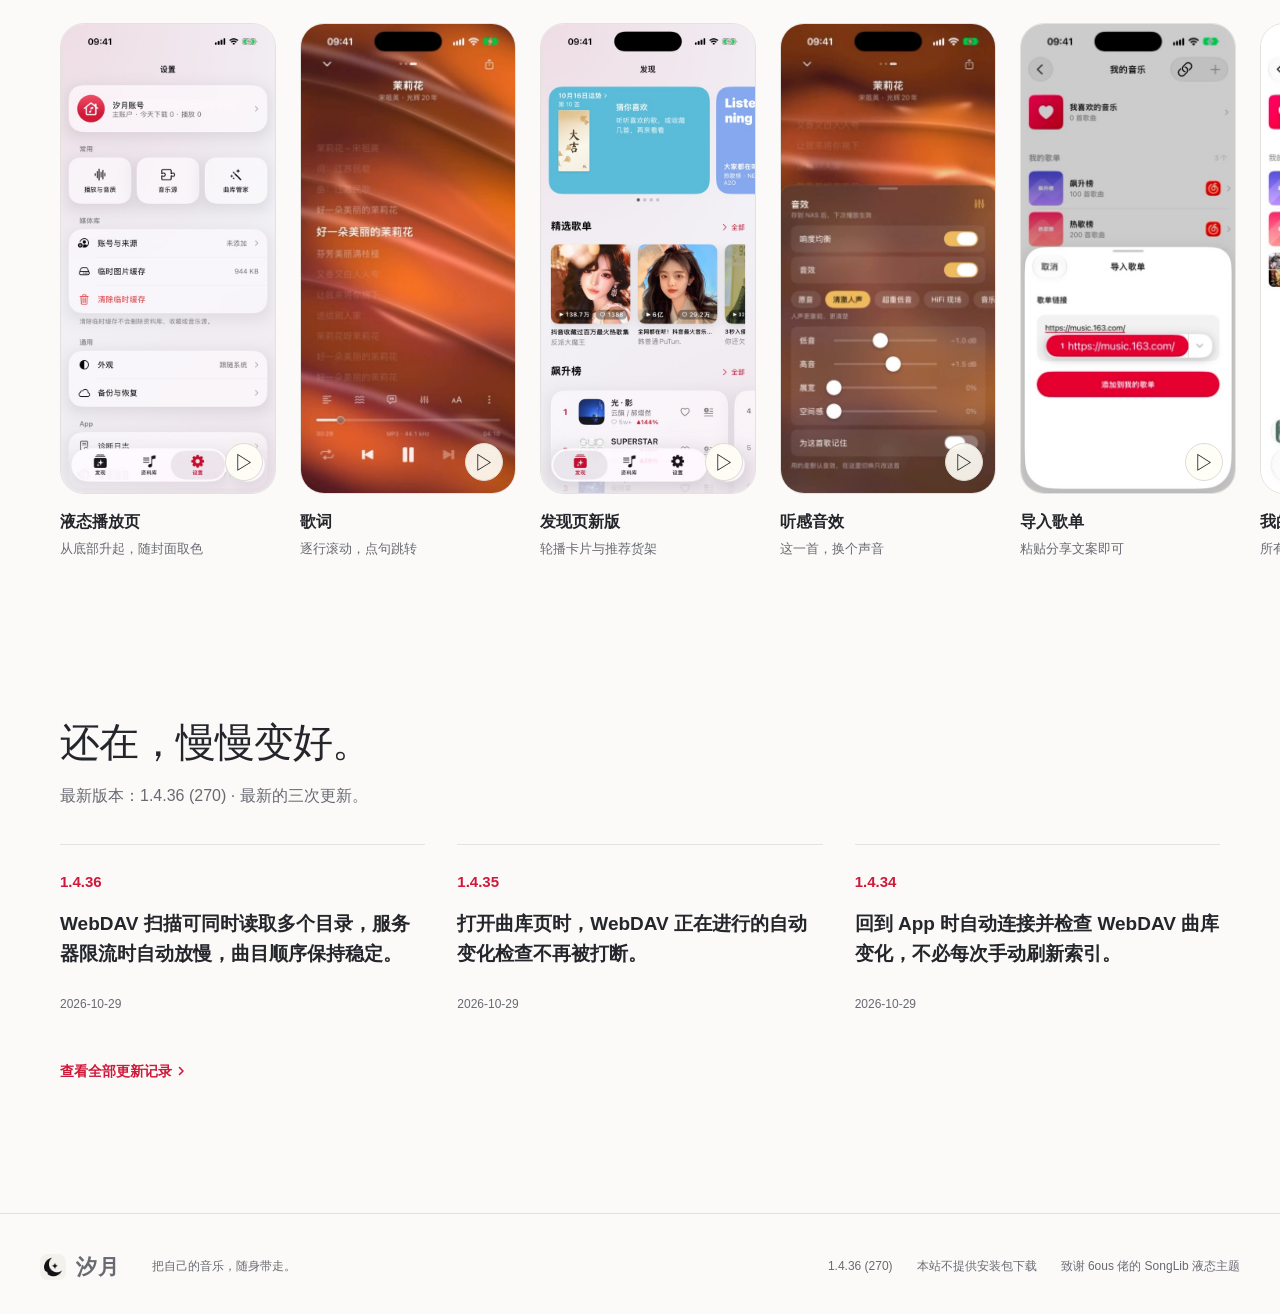
==== commit 3dc69e7b: "补 1.4.0–1.4.36 更新日志、阅读页、Emby/Plex/WebDAV 说明与容器 compose 部署（卡 91K）" ====
--- a/index.html
+++ b/index.html
@@ -17,13 +17,13 @@
 <p>从家里的曲库，到下一首好歌。<br>属于自己的音乐，在汐月相遇。</p>
 <div class="hero-actions"><a class="button primary" href="wiki/quickstart.html">开始使用</a>
 <a class="text-link hero-update" href="wiki/changelog.html">查看更新记录<svg class="chev" viewBox="0 0 10 10" width="10" height="10" aria-hidden="true" focusable="false"><path d="M3.5 1.5 7 5l-3.5 3.5" fill="none" stroke="currentColor" stroke-width="1.6" stroke-linecap="round" stroke-linejoin="round"/></svg></a></div></div>
-<div class="hero-visual"><div class="moon-wash"></div><figure class="phone-figure hero-phone"><button class="phone lightbox-trigger" data-lightbox="xiyue/screenshots/player-songlib.jpg" aria-label="放大：SongLib 液态主题"><img src="xiyue/screenshots/player-songlib.jpg" alt="SongLib 液态主题" width="552" height="1200" loading="eager" decoding="async"></button></figure></div></section><section class="story wrap" aria-label="汐月的五种日常"><div class="story-device"><div class="story-phone phone"><img class="story-image is-current" data-story-image="0" src="xiyue/screenshots/sources.jpg" alt="接上自己的曲库" width="552" height="1200" loading="lazy"><img class="story-image " data-story-image="1" src="xiyue/screenshots/discover-new.jpg" alt="发现下一首" width="552" height="1200" loading="lazy"><img class="story-image " data-story-image="2" src="xiyue/screenshots/player-songlib.jpg" alt="沉浸地听" width="552" height="1200" loading="lazy"><img class="story-image " data-story-image="3" src="xiyue/screenshots/effects.jpg" alt="调成喜欢的声音" width="552" height="1200" loading="lazy"><img class="story-image " data-story-image="4" src="xiyue/screenshots/library-recent-added.jpg" alt="新加入的音乐" width="552" height="1200" loading="lazy"></div></div><div class='story-steps'><section class="story-step" data-story="0"><h2>接上自己的曲库</h2><p>飞牛、WebDAV、Plex、Emby，加上你自备的在线音源，全在一个地方。</p><a class="text-link" href="wiki/sources.html">了解账号与来源<svg class="chev" viewBox="0 0 10 10" width="10" height="10" aria-hidden="true" focusable="false"><path d="M3.5 1.5 7 5l-3.5 3.5" fill="none" stroke="currentColor" stroke-width="1.6" stroke-linecap="round" stroke-linejoin="round"/></svg></a></section><section class="story-step" data-story="1"><h2>发现下一首</h2><p>每日签、精选歌单、猜你喜欢和新歌新碟。</p><a class="text-link" href="wiki/discover.html">了解发现与搜索<svg class="chev" viewBox="0 0 10 10" width="10" height="10" aria-hidden="true" focusable="false"><path d="M3.5 1.5 7 5l-3.5 3.5" fill="none" stroke="currentColor" stroke-width="1.6" stroke-linecap="round" stroke-linejoin="round"/></svg></a></section><section class="story-step" data-story="2"><h2>沉浸地听</h2><p>两套播放页、逐句歌词、随声音起伏的波面。</p><a class="text-link" href="wiki/player.html">了解播放页<svg class="chev" viewBox="0 0 10 10" width="10" height="10" aria-hidden="true" focusable="false"><path d="M3.5 1.5 7 5l-3.5 3.5" fill="none" stroke="currentColor" stroke-width="1.6" stroke-linecap="round" stroke-linejoin="round"/></svg></a></section><section class="story-step" data-story="3"><h2>调成喜欢的声音</h2><p>无缝切歌、响度均衡、12 种听感音效。</p><a class="text-link" href="wiki/sound.html">了解音质与音效<svg class="chev" viewBox="0 0 10 10" width="10" height="10" aria-hidden="true" focusable="false"><path d="M3.5 1.5 7 5l-3.5 3.5" fill="none" stroke="currentColor" stroke-width="1.6" stroke-linecap="round" stroke-linejoin="round"/></svg></a></section><section class="story-step" data-story="4"><h2>新加入的音乐</h2><p>按专辑和歌曲浏览飞牛曲库最近添加的内容。</p><a class="text-link" href="wiki/library.html">了解资料库<svg class="chev" viewBox="0 0 10 10" width="10" height="10" aria-hidden="true" focusable="false"><path d="M3.5 1.5 7 5l-3.5 3.5" fill="none" stroke="currentColor" stroke-width="1.6" stroke-linecap="round" stroke-linejoin="round"/></svg></a></section></div></section><section class="wrap section-space" id="features"><div class="section-heading"><h2>一处，听见更多。</h2><p>从听歌到整理，找到适合自己的用法。</p></div><div class="bento-grid"><a class="bento reveal" href="wiki/player.html"><div class="bento-copy"><h3>两套播放页</h3><p>汐月主题简洁克制，液态主题随封面流动。</p><span class="bento-more">了解更多<svg class="chev" viewBox="0 0 10 10" width="10" height="10" aria-hidden="true" focusable="false"><path d="M3.5 1.5 7 5l-3.5 3.5" fill="none" stroke="currentColor" stroke-width="1.6" stroke-linecap="round" stroke-linejoin="round"/></svg></span></div><div class="bento-image"><img src="xiyue/screenshots/player-songlib.jpg" alt="两套播放页" width="552" height="1200" loading="lazy"></div></a><a class="bento reveal" href="wiki/sound.html"><div class="bento-copy"><h3>12 种听感</h3><p>清澈人声、超重低音、黑胶、深夜模式……</p><span class="bento-more">了解更多<svg class="chev" viewBox="0 0 10 10" width="10" height="10" aria-hidden="true" focusable="false"><path d="M3.5 1.5 7 5l-3.5 3.5" fill="none" stroke="currentColor" stroke-width="1.6" stroke-linecap="round" stroke-linejoin="round"/></svg></span></div><div class="bento-image"><img src="xiyue/screenshots/effects.jpg" alt="12 种听感" width="552" height="1200" loading="lazy"></div></a><a class="bento reveal" href="wiki/library.html"><div class="bento-copy"><h3>五平台歌单导入</h3><p>QQ、网易云、酷我、酷狗、汽水。</p><span class="bento-more">了解更多<svg class="chev" viewBox="0 0 10 10" width="10" height="10" aria-hidden="true" focusable="false"><path d="M3.5 1.5 7 5l-3.5 3.5" fill="none" stroke="currentColor" stroke-width="1.6" stroke-linecap="round" stroke-linejoin="round"/></svg></span></div><div class="bento-image"><img src="xiyue/screenshots/import.jpg" alt="五平台歌单导入" width="552" height="1200" loading="lazy"></div></a><a class="bento reveal" href="wiki/discover.html"><div class="bento-copy"><h3>发现与推荐</h3><p>精选歌单、飙升榜和新歌新碟，往下发现更多。</p><span class="bento-more">了解更多<svg class="chev" viewBox="0 0 10 10" width="10" height="10" aria-hidden="true" focusable="false"><path d="M3.5 1.5 7 5l-3.5 3.5" fill="none" stroke="currentColor" stroke-width="1.6" stroke-linecap="round" stroke-linejoin="round"/></svg></span></div><div class="bento-image"><img src="xiyue/screenshots/discover-new.jpg" alt="发现与推荐" width="552" height="1200" loading="lazy"></div></a><a class="bento reveal" href="wiki/butler.html"><div class="bento-copy"><h3>曲库管家</h3><p>体检、补资料、洗版，先预览再确认。</p><span class="bento-more">了解更多<svg class="chev" viewBox="0 0 10 10" width="10" height="10" aria-hidden="true" focusable="false"><path d="M3.5 1.5 7 5l-3.5 3.5" fill="none" stroke="currentColor" stroke-width="1.6" stroke-linecap="round" stroke-linejoin="round"/></svg></span></div><div class="bento-image"><img src="xiyue/screenshots/butler.jpg" alt="曲库管家" width="552" height="1200" loading="lazy"></div></a><a class="bento reveal" href="wiki/container.html"><div class="bento-copy"><h3>汐月容器</h3><p>家里的音源、家人账号、代下载。</p><span class="bento-more">了解更多<svg class="chev" viewBox="0 0 10 10" width="10" height="10" aria-hidden="true" focusable="false"><path d="M3.5 1.5 7 5l-3.5 3.5" fill="none" stroke="currentColor" stroke-width="1.6" stroke-linecap="round" stroke-linejoin="round"/></svg></span></div><div class="bento-image"><img src="xiyue/screenshots/account.jpg" alt="汐月容器" width="552" height="1200" loading="lazy"></div></a></div></section><section class="section-space clip-section"><div class="wrap section-heading"><h2>看一看，再上手。</h2><p>几秒钟，认识一个小功能。</p></div><div class="clip-rail"><figure class="clip-card"><div class="clip-screen"><video muted playsinline loop preload="none" poster="xiyue/videos/theme.jpg" data-video="xiyue/videos/theme.mp4" aria-label="液态播放页演示"></video><button class="video-toggle" aria-label="播放：液态播放页"><span aria-hidden="true">▷</span></button></div><figcaption><h3>液态播放页</h3><p>从底部升起，随封面取色</p></figcaption></figure><figure class="clip-card"><div class="clip-screen"><video muted playsinline loop preload="none" poster="xiyue/videos/lyrics.jpg" data-video="xiyue/videos/lyrics.mp4" aria-label="歌词演示"></video><button class="video-toggle" aria-label="播放：歌词"><span aria-hidden="true">▷</span></button></div><figcaption><h3>歌词</h3><p>逐行滚动，点句跳转</p></figcaption></figure><figure class="clip-card"><div class="clip-screen"><video muted playsinline loop preload="none" poster="xiyue/videos/discover-new.jpg" data-video="xiyue/videos/discover-new.mp4" aria-label="发现页新版演示"></video><button class="video-toggle" aria-label="播放：发现页新版"><span aria-hidden="true">▷</span></button></div><figcaption><h3>发现页新版</h3><p>轮播卡片与推荐货架</p></figcaption></figure><figure class="clip-card"><div class="clip-screen"><video muted playsinline loop preload="none" poster="xiyue/videos/effects.jpg" data-video="xiyue/videos/effects.mp4" aria-label="听感音效演示"></video><button class="video-toggle" aria-label="播放：听感音效"><span aria-hidden="true">▷</span></button></div><figcaption><h3>听感音效</h3><p>这一首，换个声音</p></figcaption></figure><figure class="clip-card"><div class="clip-screen"><video muted playsinline loop preload="none" poster="xiyue/videos/import.jpg" data-video="xiyue/videos/import.mp4" aria-label="导入歌单演示"></video><button class="video-toggle" aria-label="播放：导入歌单"><span aria-hidden="true">▷</span></button></div><figcaption><h3>导入歌单</h3><p>粘贴分享文案即可</p></figcaption></figure><figure class="clip-card"><div class="clip-screen"><video muted playsinline loop preload="none" poster="xiyue/videos/collections.jpg" data-video="xiyue/videos/collections.mp4" aria-label="我的音乐演示"></video><button class="video-toggle" aria-label="播放：我的音乐"><span aria-hidden="true">▷</span></button></div><figcaption><h3>我的音乐</h3><p>所有歌单放在一起</p></figcaption></figure><figure class="clip-card"><div class="clip-screen"><video muted playsinline loop preload="none" poster="xiyue/videos/butler.jpg" data-video="xiyue/videos/butler.mp4" aria-label="曲库管家演示"></video><button class="video-toggle" aria-label="播放：曲库管家"><span aria-hidden="true">▷</span></button></div><figcaption><h3>曲库管家</h3><p>先体检，再整理</p></figcaption></figure></div></section><section class="wrap section-space"><div class="section-heading"><h2>还在，慢慢变好。</h2><p>最新的三次更新。</p></div><div class="latest-grid"><a class="latest-card reveal" href="wiki/changelog.html#v-1-3-57"><span>1.3.54–1.3.57</span><h3>修复部分用户首页个人推荐不显示的问题，听歌记录和收藏也能生成推荐；QQ 新歌新碟读取失败后可重新获取，问题诊断记录更完整。</h3><p>2026-10-16</p></a><a class="latest-card reveal" href="wiki/changelog.html#v-1-3-53"><span>1.3.53</span><h3>修复发现页迷你签中「大吉」「末小吉」等多字签级显示不全的问题。</h3><p>2026-10-15</p></a><a class="latest-card reveal" href="wiki/changelog.html#v-1-3-52"><span>1.3.50–1.3.52</span><h3>修复 WebDAV 连续播放中途可能停住的问题，新增随季节变化的每日观音签，点按展开、缩回，当天结果保持不变。</h3><p>2026-10-15</p></a></div><a class="text-link archive-link" href="wiki/changelog.html">查看全部更新记录<svg class="chev" viewBox="0 0 10 10" width="10" height="10" aria-hidden="true" focusable="false"><path d="M3.5 1.5 7 5l-3.5 3.5" fill="none" stroke="currentColor" stroke-width="1.6" stroke-linecap="round" stroke-linejoin="round"/></svg></a></section></main>
+<div class="hero-visual"><div class="moon-wash"></div><figure class="phone-figure hero-phone"><button class="phone lightbox-trigger" data-lightbox="xiyue/screenshots/player-songlib.jpg" aria-label="放大：SongLib 液态主题"><img src="xiyue/screenshots/player-songlib.jpg" alt="SongLib 液态主题" width="552" height="1200" loading="eager" decoding="async"></button></figure></div></section><section class="story wrap" aria-label="汐月的五种日常"><div class="story-device"><div class="story-phone phone"><img class="story-image is-current" data-story-image="0" src="xiyue/screenshots/sources.jpg" alt="接上自己的曲库" width="552" height="1200" loading="lazy"><img class="story-image " data-story-image="1" src="xiyue/screenshots/discover-new.jpg" alt="发现下一首" width="552" height="1200" loading="lazy"><img class="story-image " data-story-image="2" src="xiyue/screenshots/player-songlib.jpg" alt="沉浸地听" width="552" height="1200" loading="lazy"><img class="story-image " data-story-image="3" src="xiyue/screenshots/effects.jpg" alt="调成喜欢的声音" width="552" height="1200" loading="lazy"><img class="story-image " data-story-image="4" src="xiyue/screenshots/library-recent-added.jpg" alt="新加入的音乐" width="552" height="1200" loading="lazy"></div></div><div class='story-steps'><section class="story-step" data-story="0"><h2>接上自己的曲库</h2><p>飞牛、WebDAV、Plex、Emby，加上你自备的在线音源，全在一个地方。</p><a class="text-link" href="wiki/sources.html">了解账号与来源<svg class="chev" viewBox="0 0 10 10" width="10" height="10" aria-hidden="true" focusable="false"><path d="M3.5 1.5 7 5l-3.5 3.5" fill="none" stroke="currentColor" stroke-width="1.6" stroke-linecap="round" stroke-linejoin="round"/></svg></a></section><section class="story-step" data-story="1"><h2>发现下一首</h2><p>每日签、精选歌单、猜你喜欢和新歌新碟。</p><a class="text-link" href="wiki/discover.html">了解发现与搜索<svg class="chev" viewBox="0 0 10 10" width="10" height="10" aria-hidden="true" focusable="false"><path d="M3.5 1.5 7 5l-3.5 3.5" fill="none" stroke="currentColor" stroke-width="1.6" stroke-linecap="round" stroke-linejoin="round"/></svg></a></section><section class="story-step" data-story="2"><h2>沉浸地听</h2><p>两套播放页、逐句歌词、随声音起伏的波面。</p><a class="text-link" href="wiki/player.html">了解播放页<svg class="chev" viewBox="0 0 10 10" width="10" height="10" aria-hidden="true" focusable="false"><path d="M3.5 1.5 7 5l-3.5 3.5" fill="none" stroke="currentColor" stroke-width="1.6" stroke-linecap="round" stroke-linejoin="round"/></svg></a></section><section class="story-step" data-story="3"><h2>调成喜欢的声音</h2><p>无缝切歌、响度均衡、12 种听感音效。</p><a class="text-link" href="wiki/sound.html">了解音质与音效<svg class="chev" viewBox="0 0 10 10" width="10" height="10" aria-hidden="true" focusable="false"><path d="M3.5 1.5 7 5l-3.5 3.5" fill="none" stroke="currentColor" stroke-width="1.6" stroke-linecap="round" stroke-linejoin="round"/></svg></a></section><section class="story-step" data-story="4"><h2>新加入的音乐</h2><p>按专辑和歌曲浏览飞牛曲库最近添加的内容。</p><a class="text-link" href="wiki/library.html">了解资料库<svg class="chev" viewBox="0 0 10 10" width="10" height="10" aria-hidden="true" focusable="false"><path d="M3.5 1.5 7 5l-3.5 3.5" fill="none" stroke="currentColor" stroke-width="1.6" stroke-linecap="round" stroke-linejoin="round"/></svg></a></section></div></section><section class="wrap section-space" id="features"><div class="section-heading"><h2>一处，听见更多。</h2><p>从听歌到整理，找到适合自己的用法。</p></div><div class="bento-grid"><a class="bento reveal" href="wiki/player.html"><div class="bento-copy"><h3>两套播放页</h3><p>汐月主题简洁克制，液态主题随封面流动。</p><span class="bento-more">了解更多<svg class="chev" viewBox="0 0 10 10" width="10" height="10" aria-hidden="true" focusable="false"><path d="M3.5 1.5 7 5l-3.5 3.5" fill="none" stroke="currentColor" stroke-width="1.6" stroke-linecap="round" stroke-linejoin="round"/></svg></span></div><div class="bento-image"><img src="xiyue/screenshots/player-songlib.jpg" alt="两套播放页" width="552" height="1200" loading="lazy"></div></a><a class="bento reveal" href="wiki/sound.html"><div class="bento-copy"><h3>12 种听感</h3><p>清澈人声、超重低音、黑胶、深夜模式……</p><span class="bento-more">了解更多<svg class="chev" viewBox="0 0 10 10" width="10" height="10" aria-hidden="true" focusable="false"><path d="M3.5 1.5 7 5l-3.5 3.5" fill="none" stroke="currentColor" stroke-width="1.6" stroke-linecap="round" stroke-linejoin="round"/></svg></span></div><div class="bento-image"><img src="xiyue/screenshots/effects.jpg" alt="12 种听感" width="552" height="1200" loading="lazy"></div></a><a class="bento reveal" href="wiki/library.html"><div class="bento-copy"><h3>五平台歌单导入</h3><p>QQ、网易云、酷我、酷狗、汽水。</p><span class="bento-more">了解更多<svg class="chev" viewBox="0 0 10 10" width="10" height="10" aria-hidden="true" focusable="false"><path d="M3.5 1.5 7 5l-3.5 3.5" fill="none" stroke="currentColor" stroke-width="1.6" stroke-linecap="round" stroke-linejoin="round"/></svg></span></div><div class="bento-image"><img src="xiyue/screenshots/import.jpg" alt="五平台歌单导入" width="552" height="1200" loading="lazy"></div></a><a class="bento reveal" href="wiki/discover.html"><div class="bento-copy"><h3>发现与推荐</h3><p>精选歌单、飙升榜和新歌新碟，往下发现更多。</p><span class="bento-more">了解更多<svg class="chev" viewBox="0 0 10 10" width="10" height="10" aria-hidden="true" focusable="false"><path d="M3.5 1.5 7 5l-3.5 3.5" fill="none" stroke="currentColor" stroke-width="1.6" stroke-linecap="round" stroke-linejoin="round"/></svg></span></div><div class="bento-image"><img src="xiyue/screenshots/discover-new.jpg" alt="发现与推荐" width="552" height="1200" loading="lazy"></div></a><a class="bento reveal" href="wiki/butler.html"><div class="bento-copy"><h3>曲库管家</h3><p>体检、补资料、洗版，先预览再确认。</p><span class="bento-more">了解更多<svg class="chev" viewBox="0 0 10 10" width="10" height="10" aria-hidden="true" focusable="false"><path d="M3.5 1.5 7 5l-3.5 3.5" fill="none" stroke="currentColor" stroke-width="1.6" stroke-linecap="round" stroke-linejoin="round"/></svg></span></div><div class="bento-image"><img src="xiyue/screenshots/butler.jpg" alt="曲库管家" width="552" height="1200" loading="lazy"></div></a><a class="bento reveal" href="wiki/container.html"><div class="bento-copy"><h3>汐月容器</h3><p>家里的音源、家人账号、代下载。</p><span class="bento-more">了解更多<svg class="chev" viewBox="0 0 10 10" width="10" height="10" aria-hidden="true" focusable="false"><path d="M3.5 1.5 7 5l-3.5 3.5" fill="none" stroke="currentColor" stroke-width="1.6" stroke-linecap="round" stroke-linejoin="round"/></svg></span></div><div class="bento-image"><img src="xiyue/screenshots/account.jpg" alt="汐月容器" width="552" height="1200" loading="lazy"></div></a></div></section><section class="section-space clip-section"><div class="wrap section-heading"><h2>看一看，再上手。</h2><p>几秒钟，认识一个小功能。</p></div><div class="clip-rail"><figure class="clip-card"><div class="clip-screen"><video muted playsinline loop preload="none" poster="xiyue/videos/theme.jpg" data-video="xiyue/videos/theme.mp4" aria-label="液态播放页演示"></video><button class="video-toggle" aria-label="播放：液态播放页"><span aria-hidden="true">▷</span></button></div><figcaption><h3>液态播放页</h3><p>从底部升起，随封面取色</p></figcaption></figure><figure class="clip-card"><div class="clip-screen"><video muted playsinline loop preload="none" poster="xiyue/videos/lyrics.jpg" data-video="xiyue/videos/lyrics.mp4" aria-label="歌词演示"></video><button class="video-toggle" aria-label="播放：歌词"><span aria-hidden="true">▷</span></button></div><figcaption><h3>歌词</h3><p>逐行滚动，点句跳转</p></figcaption></figure><figure class="clip-card"><div class="clip-screen"><video muted playsinline loop preload="none" poster="xiyue/videos/discover-new.jpg" data-video="xiyue/videos/discover-new.mp4" aria-label="发现页新版演示"></video><button class="video-toggle" aria-label="播放：发现页新版"><span aria-hidden="true">▷</span></button></div><figcaption><h3>发现页新版</h3><p>轮播卡片与推荐货架</p></figcaption></figure><figure class="clip-card"><div class="clip-screen"><video muted playsinline loop preload="none" poster="xiyue/videos/effects.jpg" data-video="xiyue/videos/effects.mp4" aria-label="听感音效演示"></video><button class="video-toggle" aria-label="播放：听感音效"><span aria-hidden="true">▷</span></button></div><figcaption><h3>听感音效</h3><p>这一首，换个声音</p></figcaption></figure><figure class="clip-card"><div class="clip-screen"><video muted playsinline loop preload="none" poster="xiyue/videos/import.jpg" data-video="xiyue/videos/import.mp4" aria-label="导入歌单演示"></video><button class="video-toggle" aria-label="播放：导入歌单"><span aria-hidden="true">▷</span></button></div><figcaption><h3>导入歌单</h3><p>粘贴分享文案即可</p></figcaption></figure><figure class="clip-card"><div class="clip-screen"><video muted playsinline loop preload="none" poster="xiyue/videos/collections.jpg" data-video="xiyue/videos/collections.mp4" aria-label="我的音乐演示"></video><button class="video-toggle" aria-label="播放：我的音乐"><span aria-hidden="true">▷</span></button></div><figcaption><h3>我的音乐</h3><p>所有歌单放在一起</p></figcaption></figure><figure class="clip-card"><div class="clip-screen"><video muted playsinline loop preload="none" poster="xiyue/videos/butler.jpg" data-video="xiyue/videos/butler.mp4" aria-label="曲库管家演示"></video><button class="video-toggle" aria-label="播放：曲库管家"><span aria-hidden="true">▷</span></button></div><figcaption><h3>曲库管家</h3><p>先体检，再整理</p></figcaption></figure></div></section><section class="wrap section-space"><div class="section-heading"><h2>还在，慢慢变好。</h2><p>最新版本：1.4.36 (270) · 最新的三次更新。</p></div><div class="latest-grid"><a class="latest-card reveal" href="wiki/changelog.html#v-1-4-36"><span>1.4.36</span><h3>WebDAV 扫描可同时读取多个目录，服务器限流时自动放慢，曲目顺序保持稳定。</h3><p>2026-10-29</p></a><a class="latest-card reveal" href="wiki/changelog.html#v-1-4-35"><span>1.4.35</span><h3>打开曲库页时，WebDAV 正在进行的自动变化检查不再被打断。</h3><p>2026-10-29</p></a><a class="latest-card reveal" href="wiki/changelog.html#v-1-4-34"><span>1.4.34</span><h3>回到 App 时自动连接并检查 WebDAV 曲库变化，不必每次手动刷新索引。</h3><p>2026-10-29</p></a></div><a class="text-link archive-link" href="wiki/changelog.html">查看全部更新记录<svg class="chev" viewBox="0 0 10 10" width="10" height="10" aria-hidden="true" focusable="false"><path d="M3.5 1.5 7 5l-3.5 3.5" fill="none" stroke="currentColor" stroke-width="1.6" stroke-linecap="round" stroke-linejoin="round"/></svg></a></section></main>
 <footer class="site-footer"><a class="brand" href="index.html"><img src="xiyue/icon.png" alt="" width="26" height="26"><strong>汐月</strong></a>
-<p>把自己的音乐，随身带走。</p><div><span>1.3.57 (233)</span><span>本站不提供安装包下载</span><span>致谢 6ous 佬的 SongLib 液态主题</span></div></footer>
-<dialog class="drawer-dialog" id="nav-drawer"><div class="dialog-heading"><strong>使用指南</strong><button data-close aria-label="关闭目录">×</button></div><section class="nav-group"><h2>入门</h2><a href="wiki/quickstart.html" >开始使用<span>安装、连接曲库、添加音源</span></a></section><section class="nav-group"><h2>听歌</h2><a href="wiki/player.html" >播放页<span>两套主题、歌词与实时频谱</span></a><a href="wiki/sound.html" >音质与音效<span>无缝切歌、响度均衡、12 种听感</span></a><a href="wiki/discover.html" >发现与搜索<span>榜单、找歌与懂你推荐</span></a></section><section class="nav-group"><h2>曲库</h2><a href="wiki/library.html" >资料库<span>我的音乐、歌单导入、收听统计</span></a><a href="wiki/sources.html" >账号与来源<span>飞牛、WebDAV、Plex、Emby</span></a><a href="wiki/butler.html" >曲库管家<span>体检、补资料、洗版与整理</span></a></section><section class="nav-group"><h2>进阶</h2><a href="wiki/container.html" >汐月容器<span>家里的音源、账号与代下载</span></a><a href="wiki/settings.html" >设置<span>外观、日志与备份</span></a></section><section class="nav-group"><h2>帮助</h2><a href="wiki/troubleshooting.html" >常见问题<span>按现象查原因</span></a><a href="wiki/changelog.html" >更新日志<span>每一个版本的变化</span></a></section></dialog>
+<p>把自己的音乐，随身带走。</p><div><span>1.4.36 (270)</span><span>本站不提供安装包下载</span><span>致谢 6ous 佬的 SongLib 液态主题</span></div></footer>
+<dialog class="drawer-dialog" id="nav-drawer"><div class="dialog-heading"><strong>使用指南</strong><button data-close aria-label="关闭目录">×</button></div><section class="nav-group"><h2>入门</h2><a href="wiki/quickstart.html" >开始使用<span>安装、连接曲库、添加音源</span></a></section><section class="nav-group"><h2>听歌</h2><a href="wiki/player.html" >播放页<span>两套主题、歌词与实时频谱</span></a><a href="wiki/sound.html" >音质与音效<span>无缝切歌、响度均衡、12 种听感</span></a><a href="wiki/discover.html" >发现与搜索<span>榜单、找歌与懂你推荐</span></a></section><section class="nav-group"><h2>阅读</h2><a href="wiki/reading.html" >阅读<span>汐墨书架、找书与阅读器</span></a></section><section class="nav-group"><h2>曲库</h2><a href="wiki/library.html" >资料库<span>我的音乐、歌单导入、收听统计</span></a><a href="wiki/sources.html" >账号与来源<span>飞牛、WebDAV、Plex、Emby</span></a><a href="wiki/butler.html" >曲库管家<span>体检、补资料、洗版与整理</span></a></section><section class="nav-group"><h2>进阶</h2><a href="wiki/container.html" >汐月容器<span>家里的音源、账号与代下载</span></a><a href="wiki/settings.html" >设置<span>外观、日志与备份</span></a></section><section class="nav-group"><h2>帮助</h2><a href="wiki/troubleshooting.html" >常见问题<span>按现象查原因</span></a><a href="wiki/changelog.html" >更新日志<span>每一个版本的变化</span></a></section></dialog>
 <dialog class="search-dialog" id="search-dialog"><div class="search-bar"><label class="sr-only" for="site-query">搜索站内指南</label>
 <input type="search" id="site-query" placeholder="搜功能、设置或遇到的问题…" autocomplete="off"><button data-close aria-label="关闭搜索">Esc</button></div>
 <p class="search-note">搜索本站指南与更新记录</p><div id="search-results" aria-live="polite"></div></dialog>
 <dialog class="lightbox-dialog" id="lightbox"><button data-close aria-label="关闭大图">×</button><img alt=""></dialog>
-<!-- 内容依据：_src/content.py; _src/codex-v1/feature-evidence.json -->
+<!-- 内容依据：_src/content.py; _src/codex-v1/feature-evidence.json; canonical 1.4.34–1.4.36 版本提交 -->
 </body></html>
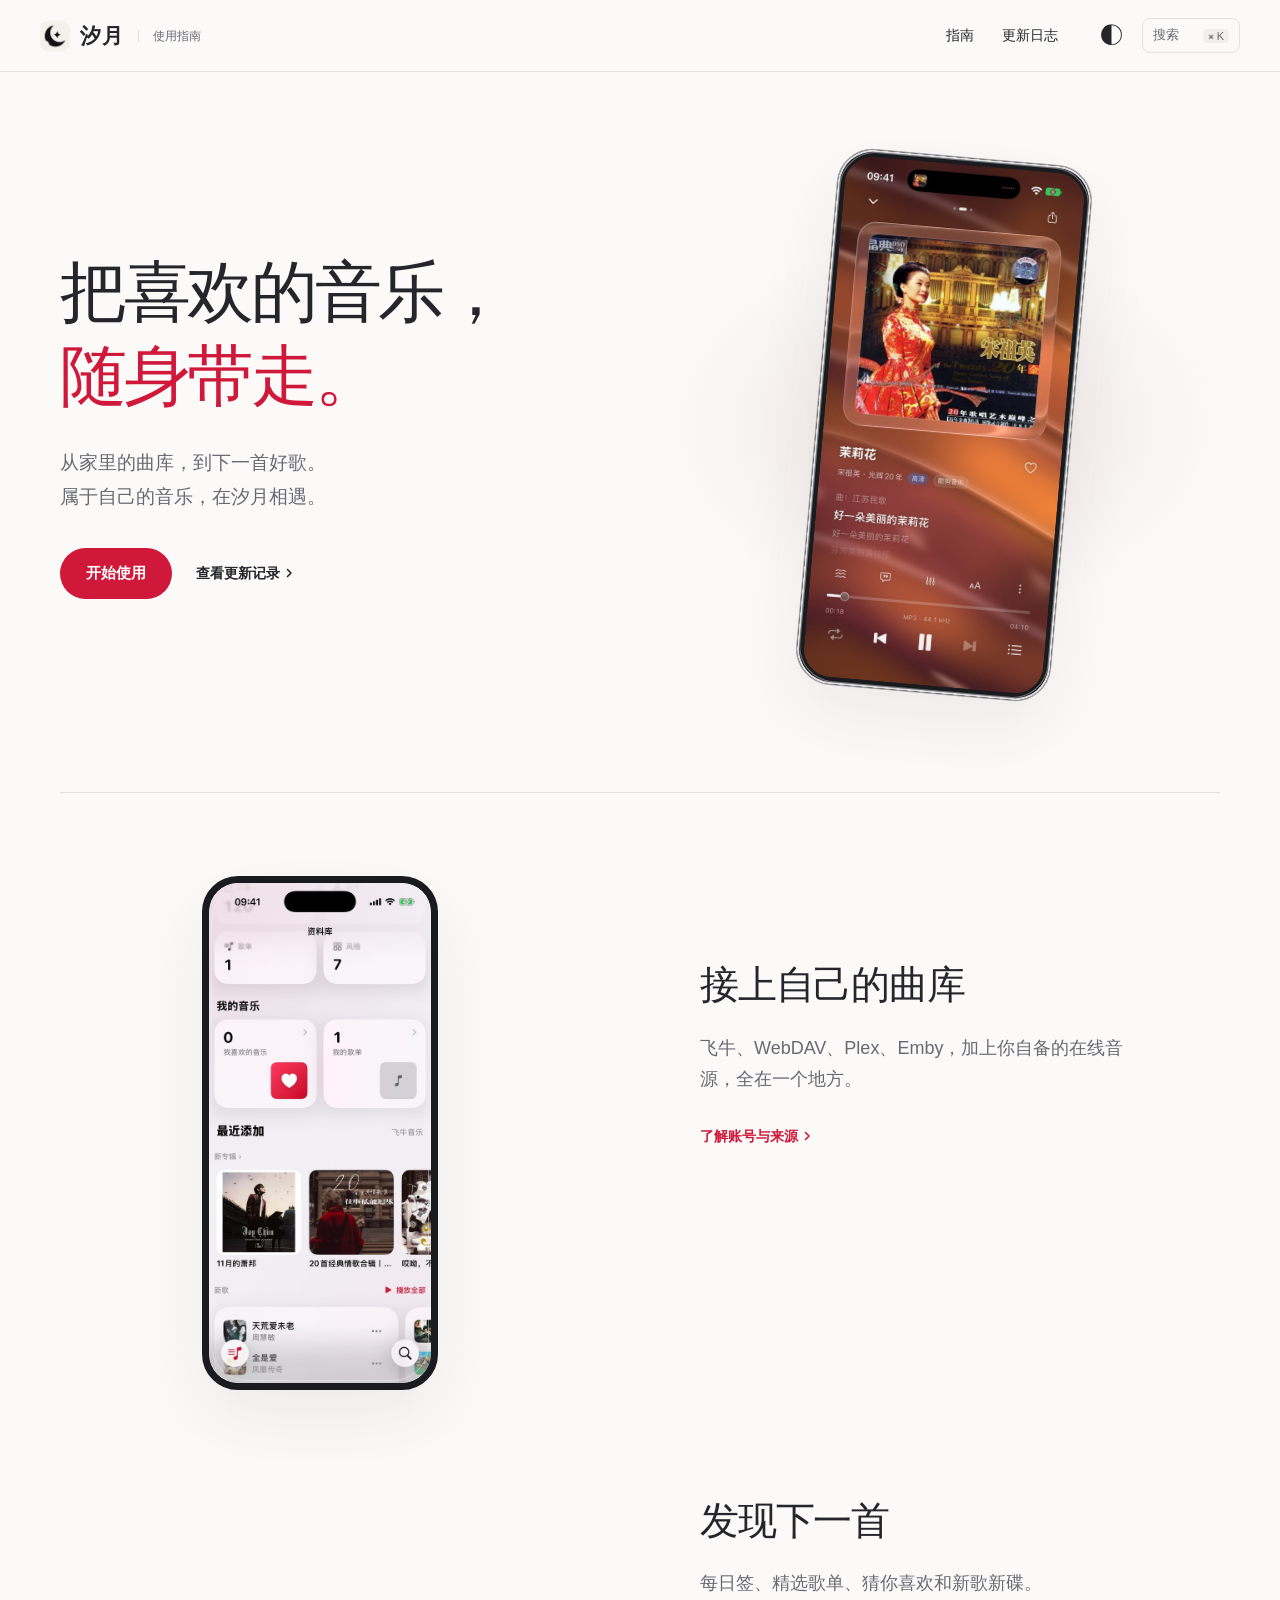
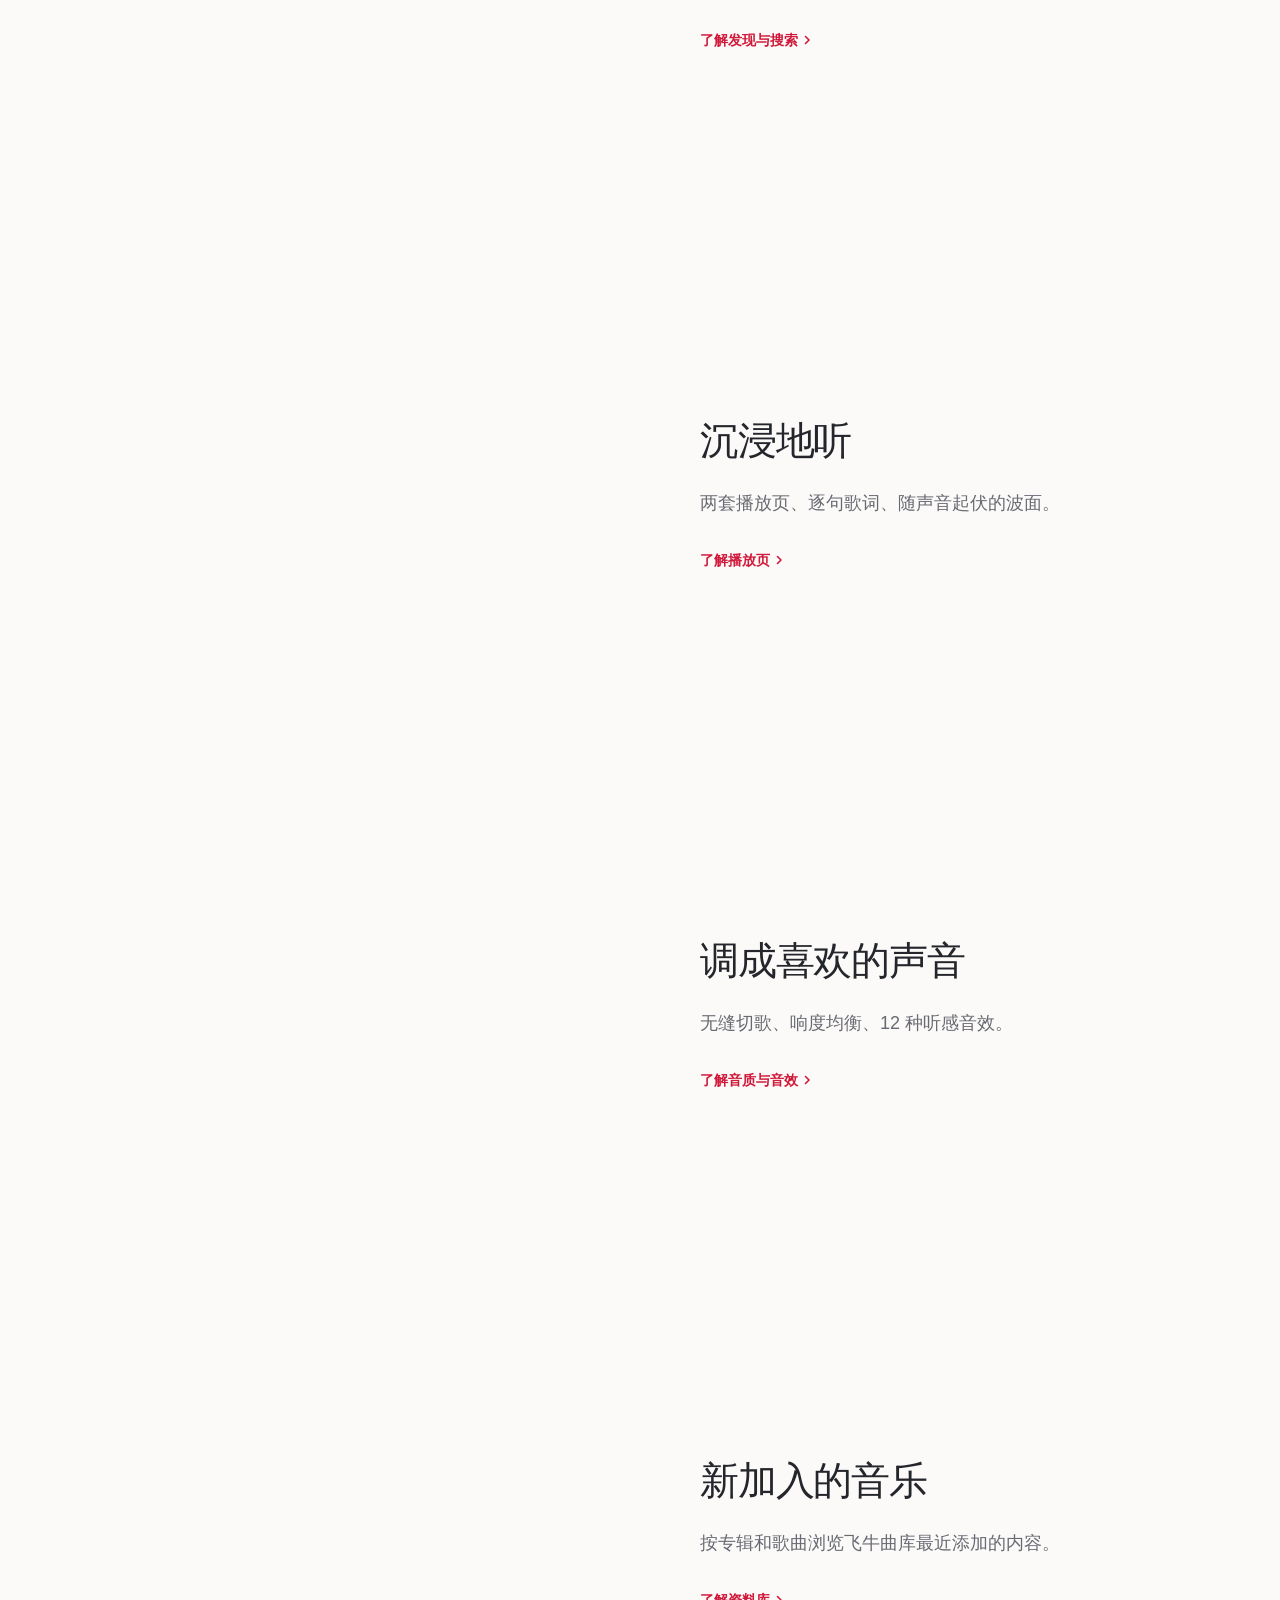
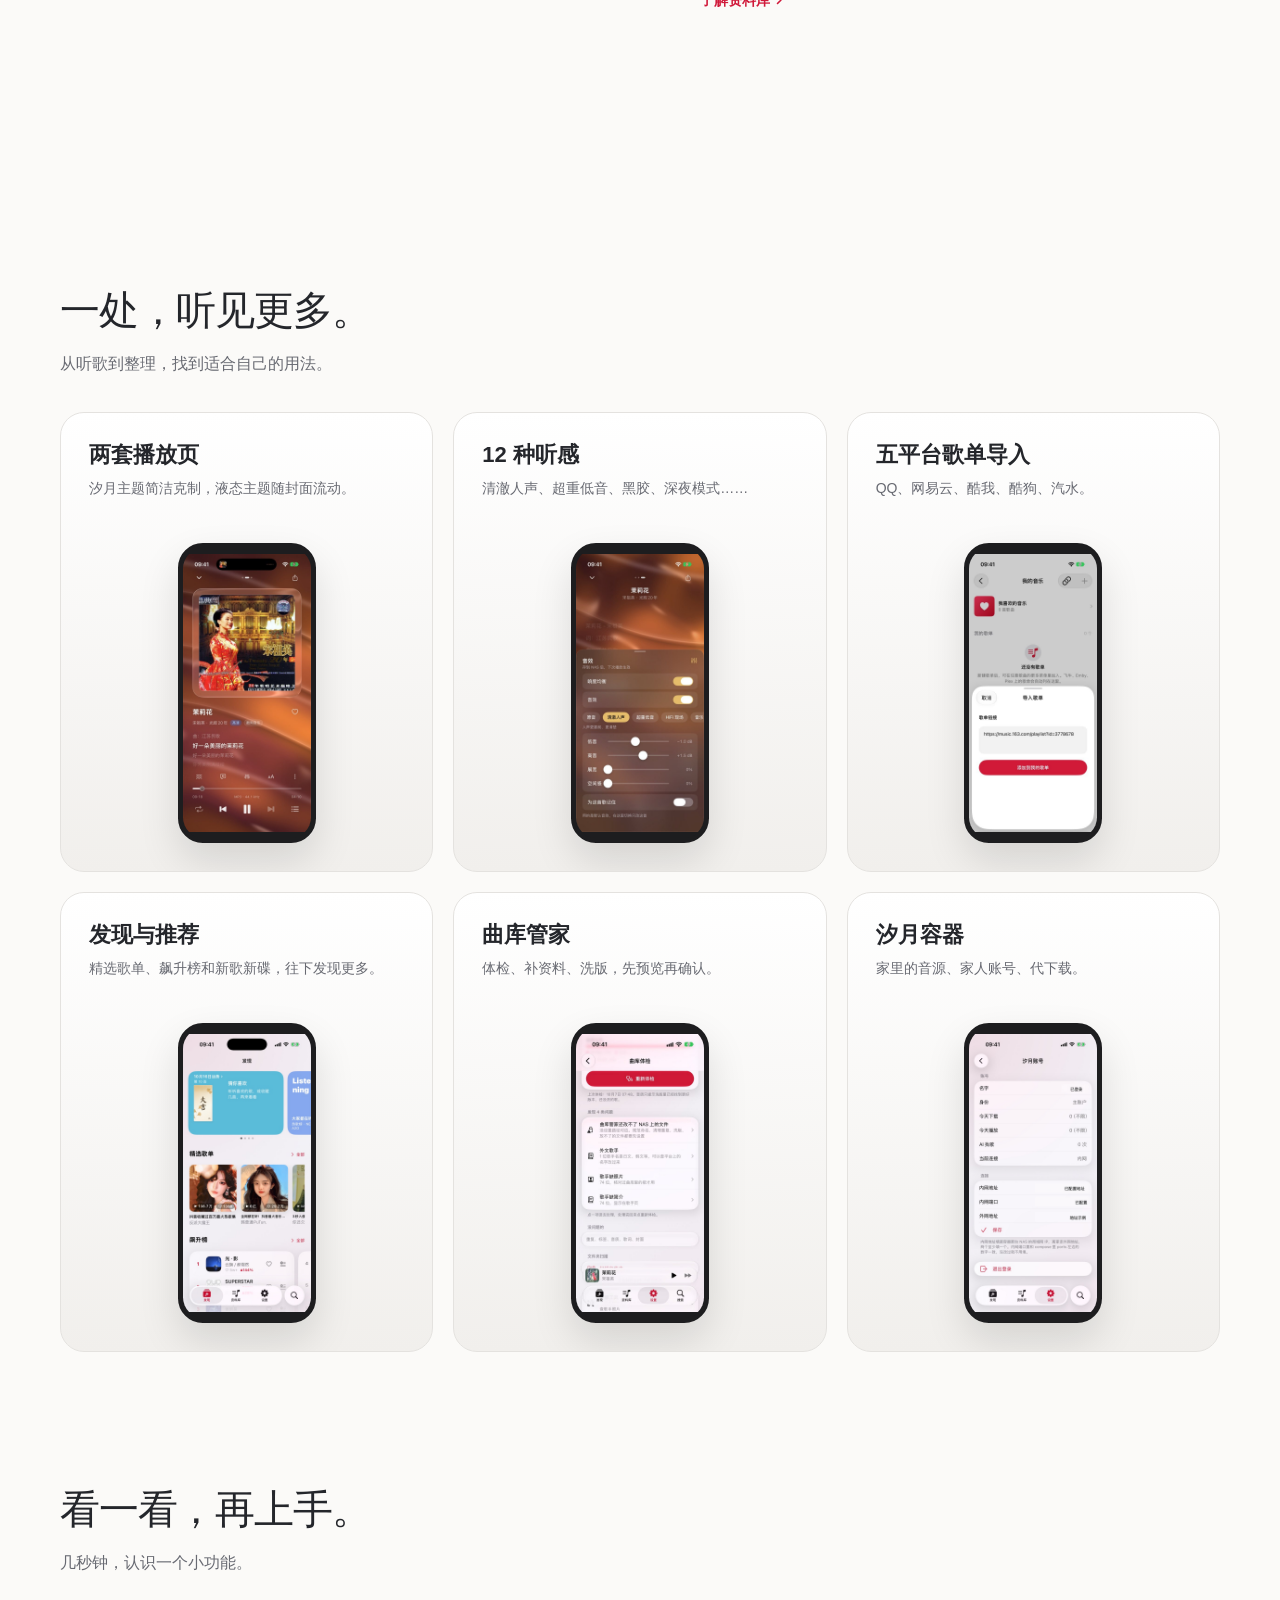
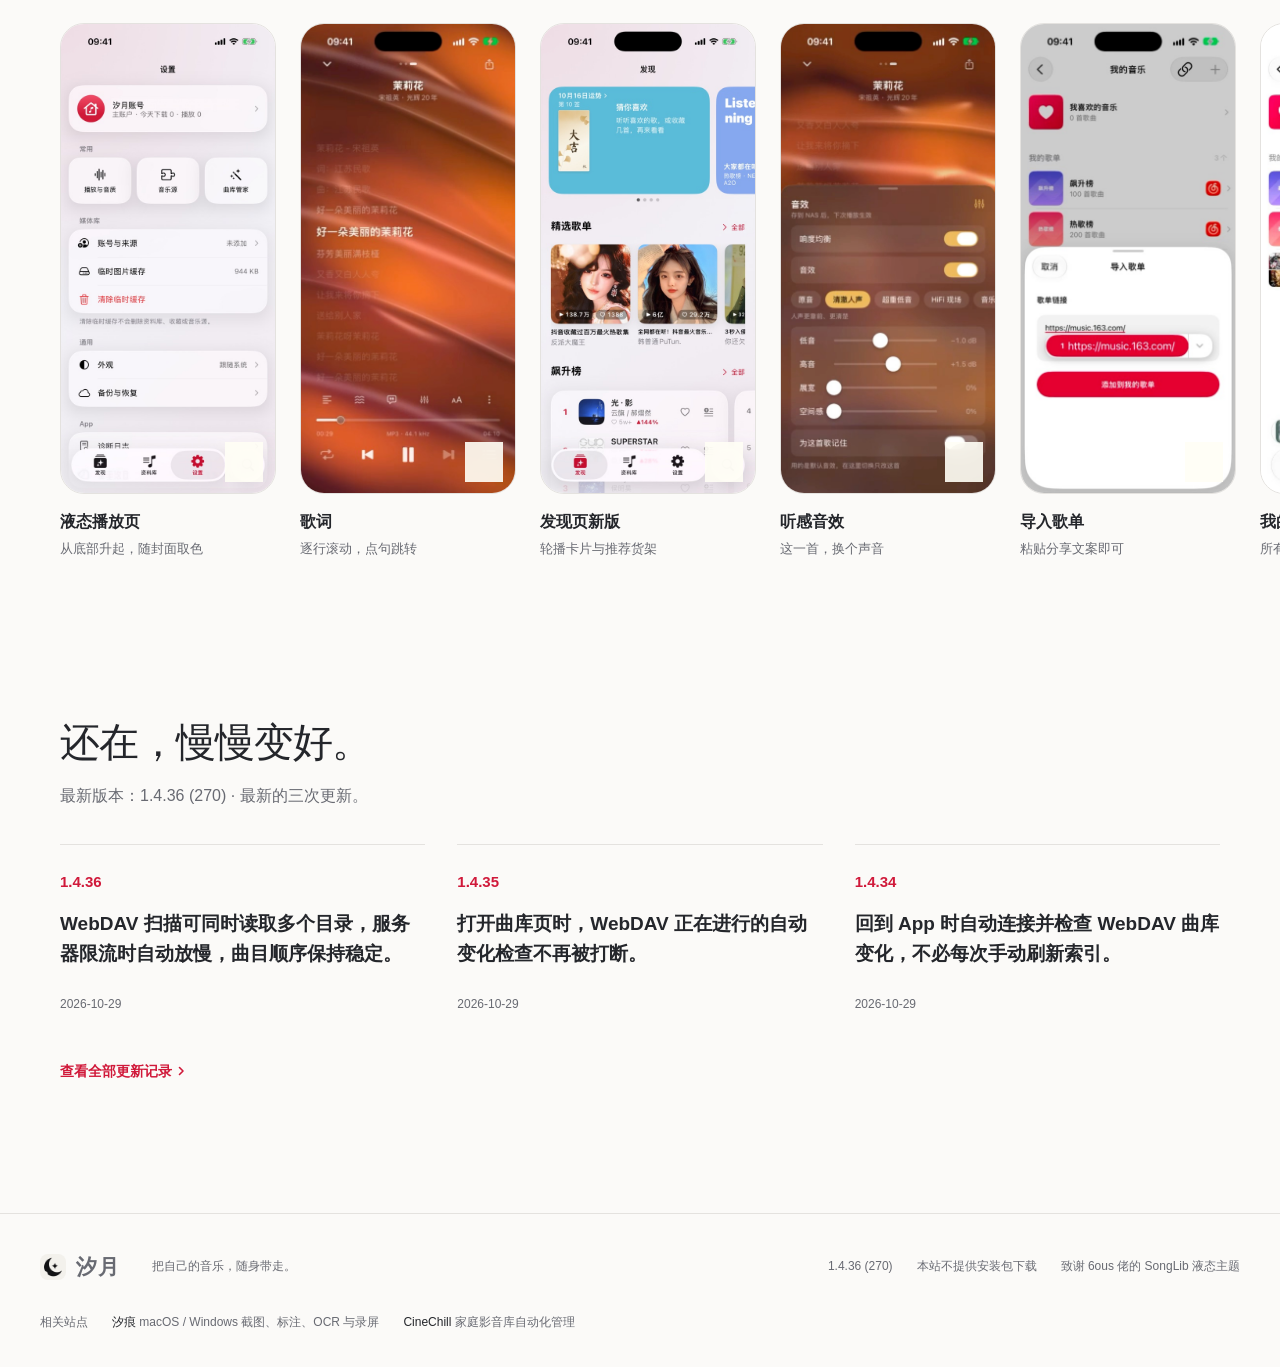
==== commit e0ba352f: "wiki：新增相关站点友链" ====
--- a/index.html
+++ b/index.html
@@ -19,7 +19,10 @@
 <a class="text-link hero-update" href="wiki/changelog.html">查看更新记录<svg class="chev" viewBox="0 0 10 10" width="10" height="10" aria-hidden="true" focusable="false"><path d="M3.5 1.5 7 5l-3.5 3.5" fill="none" stroke="currentColor" stroke-width="1.6" stroke-linecap="round" stroke-linejoin="round"/></svg></a></div></div>
 <div class="hero-visual"><div class="moon-wash"></div><figure class="phone-figure hero-phone"><button class="phone lightbox-trigger" data-lightbox="xiyue/screenshots/player-songlib.jpg" aria-label="放大：SongLib 液态主题"><img src="xiyue/screenshots/player-songlib.jpg" alt="SongLib 液态主题" width="552" height="1200" loading="eager" decoding="async"></button></figure></div></section><section class="story wrap" aria-label="汐月的五种日常"><div class="story-device"><div class="story-phone phone"><img class="story-image is-current" data-story-image="0" src="xiyue/screenshots/sources.jpg" alt="接上自己的曲库" width="552" height="1200" loading="lazy"><img class="story-image " data-story-image="1" src="xiyue/screenshots/discover-new.jpg" alt="发现下一首" width="552" height="1200" loading="lazy"><img class="story-image " data-story-image="2" src="xiyue/screenshots/player-songlib.jpg" alt="沉浸地听" width="552" height="1200" loading="lazy"><img class="story-image " data-story-image="3" src="xiyue/screenshots/effects.jpg" alt="调成喜欢的声音" width="552" height="1200" loading="lazy"><img class="story-image " data-story-image="4" src="xiyue/screenshots/library-recent-added.jpg" alt="新加入的音乐" width="552" height="1200" loading="lazy"></div></div><div class='story-steps'><section class="story-step" data-story="0"><h2>接上自己的曲库</h2><p>飞牛、WebDAV、Plex、Emby，加上你自备的在线音源，全在一个地方。</p><a class="text-link" href="wiki/sources.html">了解账号与来源<svg class="chev" viewBox="0 0 10 10" width="10" height="10" aria-hidden="true" focusable="false"><path d="M3.5 1.5 7 5l-3.5 3.5" fill="none" stroke="currentColor" stroke-width="1.6" stroke-linecap="round" stroke-linejoin="round"/></svg></a></section><section class="story-step" data-story="1"><h2>发现下一首</h2><p>每日签、精选歌单、猜你喜欢和新歌新碟。</p><a class="text-link" href="wiki/discover.html">了解发现与搜索<svg class="chev" viewBox="0 0 10 10" width="10" height="10" aria-hidden="true" focusable="false"><path d="M3.5 1.5 7 5l-3.5 3.5" fill="none" stroke="currentColor" stroke-width="1.6" stroke-linecap="round" stroke-linejoin="round"/></svg></a></section><section class="story-step" data-story="2"><h2>沉浸地听</h2><p>两套播放页、逐句歌词、随声音起伏的波面。</p><a class="text-link" href="wiki/player.html">了解播放页<svg class="chev" viewBox="0 0 10 10" width="10" height="10" aria-hidden="true" focusable="false"><path d="M3.5 1.5 7 5l-3.5 3.5" fill="none" stroke="currentColor" stroke-width="1.6" stroke-linecap="round" stroke-linejoin="round"/></svg></a></section><section class="story-step" data-story="3"><h2>调成喜欢的声音</h2><p>无缝切歌、响度均衡、12 种听感音效。</p><a class="text-link" href="wiki/sound.html">了解音质与音效<svg class="chev" viewBox="0 0 10 10" width="10" height="10" aria-hidden="true" focusable="false"><path d="M3.5 1.5 7 5l-3.5 3.5" fill="none" stroke="currentColor" stroke-width="1.6" stroke-linecap="round" stroke-linejoin="round"/></svg></a></section><section class="story-step" data-story="4"><h2>新加入的音乐</h2><p>按专辑和歌曲浏览飞牛曲库最近添加的内容。</p><a class="text-link" href="wiki/library.html">了解资料库<svg class="chev" viewBox="0 0 10 10" width="10" height="10" aria-hidden="true" focusable="false"><path d="M3.5 1.5 7 5l-3.5 3.5" fill="none" stroke="currentColor" stroke-width="1.6" stroke-linecap="round" stroke-linejoin="round"/></svg></a></section></div></section><section class="wrap section-space" id="features"><div class="section-heading"><h2>一处，听见更多。</h2><p>从听歌到整理，找到适合自己的用法。</p></div><div class="bento-grid"><a class="bento reveal" href="wiki/player.html"><div class="bento-copy"><h3>两套播放页</h3><p>汐月主题简洁克制，液态主题随封面流动。</p><span class="bento-more">了解更多<svg class="chev" viewBox="0 0 10 10" width="10" height="10" aria-hidden="true" focusable="false"><path d="M3.5 1.5 7 5l-3.5 3.5" fill="none" stroke="currentColor" stroke-width="1.6" stroke-linecap="round" stroke-linejoin="round"/></svg></span></div><div class="bento-image"><img src="xiyue/screenshots/player-songlib.jpg" alt="两套播放页" width="552" height="1200" loading="lazy"></div></a><a class="bento reveal" href="wiki/sound.html"><div class="bento-copy"><h3>12 种听感</h3><p>清澈人声、超重低音、黑胶、深夜模式……</p><span class="bento-more">了解更多<svg class="chev" viewBox="0 0 10 10" width="10" height="10" aria-hidden="true" focusable="false"><path d="M3.5 1.5 7 5l-3.5 3.5" fill="none" stroke="currentColor" stroke-width="1.6" stroke-linecap="round" stroke-linejoin="round"/></svg></span></div><div class="bento-image"><img src="xiyue/screenshots/effects.jpg" alt="12 种听感" width="552" height="1200" loading="lazy"></div></a><a class="bento reveal" href="wiki/library.html"><div class="bento-copy"><h3>五平台歌单导入</h3><p>QQ、网易云、酷我、酷狗、汽水。</p><span class="bento-more">了解更多<svg class="chev" viewBox="0 0 10 10" width="10" height="10" aria-hidden="true" focusable="false"><path d="M3.5 1.5 7 5l-3.5 3.5" fill="none" stroke="currentColor" stroke-width="1.6" stroke-linecap="round" stroke-linejoin="round"/></svg></span></div><div class="bento-image"><img src="xiyue/screenshots/import.jpg" alt="五平台歌单导入" width="552" height="1200" loading="lazy"></div></a><a class="bento reveal" href="wiki/discover.html"><div class="bento-copy"><h3>发现与推荐</h3><p>精选歌单、飙升榜和新歌新碟，往下发现更多。</p><span class="bento-more">了解更多<svg class="chev" viewBox="0 0 10 10" width="10" height="10" aria-hidden="true" focusable="false"><path d="M3.5 1.5 7 5l-3.5 3.5" fill="none" stroke="currentColor" stroke-width="1.6" stroke-linecap="round" stroke-linejoin="round"/></svg></span></div><div class="bento-image"><img src="xiyue/screenshots/discover-new.jpg" alt="发现与推荐" width="552" height="1200" loading="lazy"></div></a><a class="bento reveal" href="wiki/butler.html"><div class="bento-copy"><h3>曲库管家</h3><p>体检、补资料、洗版，先预览再确认。</p><span class="bento-more">了解更多<svg class="chev" viewBox="0 0 10 10" width="10" height="10" aria-hidden="true" focusable="false"><path d="M3.5 1.5 7 5l-3.5 3.5" fill="none" stroke="currentColor" stroke-width="1.6" stroke-linecap="round" stroke-linejoin="round"/></svg></span></div><div class="bento-image"><img src="xiyue/screenshots/butler.jpg" alt="曲库管家" width="552" height="1200" loading="lazy"></div></a><a class="bento reveal" href="wiki/container.html"><div class="bento-copy"><h3>汐月容器</h3><p>家里的音源、家人账号、代下载。</p><span class="bento-more">了解更多<svg class="chev" viewBox="0 0 10 10" width="10" height="10" aria-hidden="true" focusable="false"><path d="M3.5 1.5 7 5l-3.5 3.5" fill="none" stroke="currentColor" stroke-width="1.6" stroke-linecap="round" stroke-linejoin="round"/></svg></span></div><div class="bento-image"><img src="xiyue/screenshots/account.jpg" alt="汐月容器" width="552" height="1200" loading="lazy"></div></a></div></section><section class="section-space clip-section"><div class="wrap section-heading"><h2>看一看，再上手。</h2><p>几秒钟，认识一个小功能。</p></div><div class="clip-rail"><figure class="clip-card"><div class="clip-screen"><video muted playsinline loop preload="none" poster="xiyue/videos/theme.jpg" data-video="xiyue/videos/theme.mp4" aria-label="液态播放页演示"></video><button class="video-toggle" aria-label="播放：液态播放页"><span aria-hidden="true">▷</span></button></div><figcaption><h3>液态播放页</h3><p>从底部升起，随封面取色</p></figcaption></figure><figure class="clip-card"><div class="clip-screen"><video muted playsinline loop preload="none" poster="xiyue/videos/lyrics.jpg" data-video="xiyue/videos/lyrics.mp4" aria-label="歌词演示"></video><button class="video-toggle" aria-label="播放：歌词"><span aria-hidden="true">▷</span></button></div><figcaption><h3>歌词</h3><p>逐行滚动，点句跳转</p></figcaption></figure><figure class="clip-card"><div class="clip-screen"><video muted playsinline loop preload="none" poster="xiyue/videos/discover-new.jpg" data-video="xiyue/videos/discover-new.mp4" aria-label="发现页新版演示"></video><button class="video-toggle" aria-label="播放：发现页新版"><span aria-hidden="true">▷</span></button></div><figcaption><h3>发现页新版</h3><p>轮播卡片与推荐货架</p></figcaption></figure><figure class="clip-card"><div class="clip-screen"><video muted playsinline loop preload="none" poster="xiyue/videos/effects.jpg" data-video="xiyue/videos/effects.mp4" aria-label="听感音效演示"></video><button class="video-toggle" aria-label="播放：听感音效"><span aria-hidden="true">▷</span></button></div><figcaption><h3>听感音效</h3><p>这一首，换个声音</p></figcaption></figure><figure class="clip-card"><div class="clip-screen"><video muted playsinline loop preload="none" poster="xiyue/videos/import.jpg" data-video="xiyue/videos/import.mp4" aria-label="导入歌单演示"></video><button class="video-toggle" aria-label="播放：导入歌单"><span aria-hidden="true">▷</span></button></div><figcaption><h3>导入歌单</h3><p>粘贴分享文案即可</p></figcaption></figure><figure class="clip-card"><div class="clip-screen"><video muted playsinline loop preload="none" poster="xiyue/videos/collections.jpg" data-video="xiyue/videos/collections.mp4" aria-label="我的音乐演示"></video><button class="video-toggle" aria-label="播放：我的音乐"><span aria-hidden="true">▷</span></button></div><figcaption><h3>我的音乐</h3><p>所有歌单放在一起</p></figcaption></figure><figure class="clip-card"><div class="clip-screen"><video muted playsinline loop preload="none" poster="xiyue/videos/butler.jpg" data-video="xiyue/videos/butler.mp4" aria-label="曲库管家演示"></video><button class="video-toggle" aria-label="播放：曲库管家"><span aria-hidden="true">▷</span></button></div><figcaption><h3>曲库管家</h3><p>先体检，再整理</p></figcaption></figure></div></section><section class="wrap section-space"><div class="section-heading"><h2>还在，慢慢变好。</h2><p>最新版本：1.4.36 (270) · 最新的三次更新。</p></div><div class="latest-grid"><a class="latest-card reveal" href="wiki/changelog.html#v-1-4-36"><span>1.4.36</span><h3>WebDAV 扫描可同时读取多个目录，服务器限流时自动放慢，曲目顺序保持稳定。</h3><p>2026-10-29</p></a><a class="latest-card reveal" href="wiki/changelog.html#v-1-4-35"><span>1.4.35</span><h3>打开曲库页时，WebDAV 正在进行的自动变化检查不再被打断。</h3><p>2026-10-29</p></a><a class="latest-card reveal" href="wiki/changelog.html#v-1-4-34"><span>1.4.34</span><h3>回到 App 时自动连接并检查 WebDAV 曲库变化，不必每次手动刷新索引。</h3><p>2026-10-29</p></a></div><a class="text-link archive-link" href="wiki/changelog.html">查看全部更新记录<svg class="chev" viewBox="0 0 10 10" width="10" height="10" aria-hidden="true" focusable="false"><path d="M3.5 1.5 7 5l-3.5 3.5" fill="none" stroke="currentColor" stroke-width="1.6" stroke-linecap="round" stroke-linejoin="round"/></svg></a></section></main>
 <footer class="site-footer"><a class="brand" href="index.html"><img src="xiyue/icon.png" alt="" width="26" height="26"><strong>汐月</strong></a>
-<p>把自己的音乐，随身带走。</p><div><span>1.4.36 (270)</span><span>本站不提供安装包下载</span><span>致谢 6ous 佬的 SongLib 液态主题</span></div></footer>
+<p>把自己的音乐，随身带走。</p><div><span>1.4.36 (270)</span><span>本站不提供安装包下载</span><span>致谢 6ous 佬的 SongLib 液态主题</span></div>
+<nav class="friend-links" aria-label="友情链接"><span class="friend-links-title">相关站点</span>
+<a href="https://bbong9.github.io/LumaTrace/" target="_blank" rel="noopener">汐痕 <small>macOS / Windows 截图、标注、OCR 与录屏</small></a>
+<a href="https://bbong9.github.io/cinechill-wiki/" target="_blank" rel="noopener">CineChill <small>家庭影音库自动化管理</small></a></nav></footer>
 <dialog class="drawer-dialog" id="nav-drawer"><div class="dialog-heading"><strong>使用指南</strong><button data-close aria-label="关闭目录">×</button></div><section class="nav-group"><h2>入门</h2><a href="wiki/quickstart.html" >开始使用<span>安装、连接曲库、添加音源</span></a></section><section class="nav-group"><h2>听歌</h2><a href="wiki/player.html" >播放页<span>两套主题、歌词与实时频谱</span></a><a href="wiki/sound.html" >音质与音效<span>无缝切歌、响度均衡、12 种听感</span></a><a href="wiki/discover.html" >发现与搜索<span>榜单、找歌与懂你推荐</span></a></section><section class="nav-group"><h2>阅读</h2><a href="wiki/reading.html" >阅读<span>汐墨书架、找书与阅读器</span></a></section><section class="nav-group"><h2>曲库</h2><a href="wiki/library.html" >资料库<span>我的音乐、歌单导入、收听统计</span></a><a href="wiki/sources.html" >账号与来源<span>飞牛、WebDAV、Plex、Emby</span></a><a href="wiki/butler.html" >曲库管家<span>体检、补资料、洗版与整理</span></a></section><section class="nav-group"><h2>进阶</h2><a href="wiki/container.html" >汐月容器<span>家里的音源、账号与代下载</span></a><a href="wiki/settings.html" >设置<span>外观、日志与备份</span></a></section><section class="nav-group"><h2>帮助</h2><a href="wiki/troubleshooting.html" >常见问题<span>按现象查原因</span></a><a href="wiki/changelog.html" >更新日志<span>每一个版本的变化</span></a></section></dialog>
 <dialog class="search-dialog" id="search-dialog"><div class="search-bar"><label class="sr-only" for="site-query">搜索站内指南</label>
 <input type="search" id="site-query" placeholder="搜功能、设置或遇到的问题…" autocomplete="off"><button data-close aria-label="关闭搜索">Esc</button></div>
--- a/xiyue/wiki.css
+++ b/xiyue/wiki.css
@@ -126,6 +126,11 @@
 .site-footer { margin: 88px auto 0; max-width: 1280px; border-top: 1px solid var(--line); padding: 40px 40px 34px; display: flex; align-items: center; gap: 32px; color: var(--muted); font-size: 12px; }
 .site-footer > div { margin-left: auto; display: flex; flex-wrap: wrap; gap: 8px 24px; }
 .site-footer > div > span { white-space: nowrap; }
+footer.site-footer { flex-wrap: wrap; }
+.friend-links { flex: 0 0 100%; display: flex; flex-wrap: wrap; align-items: baseline; gap: 8px 24px; }
+.friend-links a { color: var(--ink); }
+.friend-links a:hover { color: var(--accent); }
+.friend-links small { color: var(--muted); font-size: 1em; }
 .doc-layout { max-width: 1360px; margin: 0 auto; display: grid; grid-template-columns: 206px minmax(0, 720px) 156px; gap: 52px; padding: 0 40px; }
 .doc-sidebar { position: sticky; top: 72px; align-self: start; height: calc(100dvh - 72px); overflow-y: auto; padding: 34px 0 40px; scrollbar-width: thin; }
 .nav-group { margin-bottom: 25px; }
